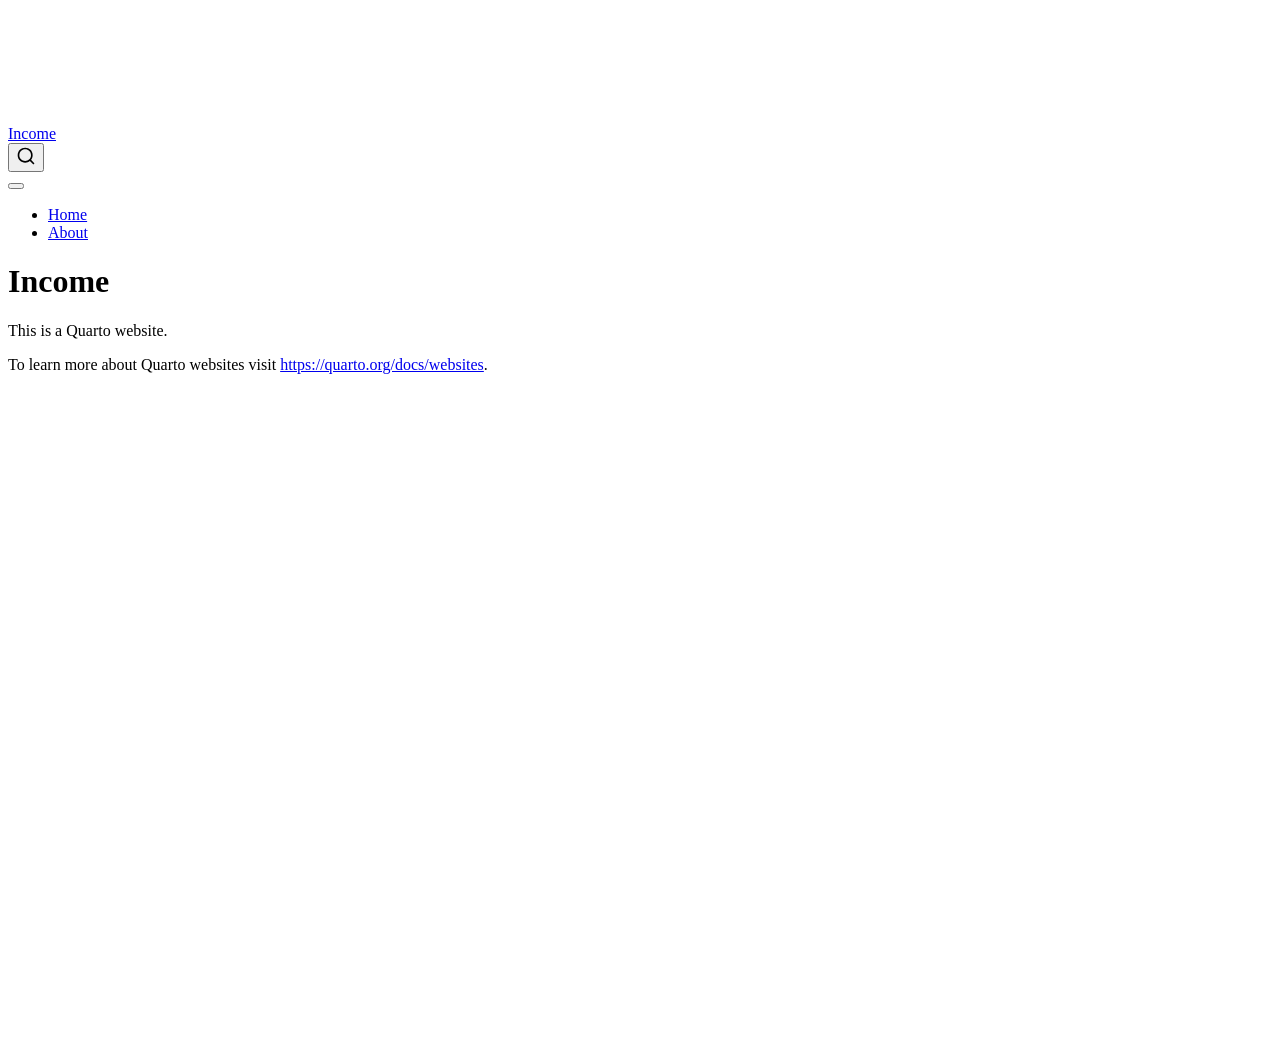
==== index.html @ c8b3a1d9 "Built site for gh-pages" ====
<!DOCTYPE html>
<html xmlns="http://www.w3.org/1999/xhtml" lang="en" xml:lang="en"><head>

<meta charset="utf-8">
<meta name="generator" content="quarto-1.10.19">

<meta name="viewport" content="width=device-width, initial-scale=1.0, user-scalable=yes">


<title>Income</title>
<style>
/* Default styles provided by pandoc.
** See https://pandoc.org/MANUAL.html#variables-for-html for config info.
*/
span.smallcaps{font-variant: small-caps;}
div.columns{display: flex; gap: 1.5em;}
div.column{flex: auto;}
@media screen {
div.columns{gap: min(4vw, 1.5em);}
div.column{overflow-x: auto;}
}
div.hanging-indent{margin-left: 1.5em; text-indent: -1.5em;}
ul.task-list{list-style: none;}
ul.task-list li input[type="checkbox"] {
  width: 0.8em;
  margin: 0 0.8em 0.2em -1em; /* quarto-specific, see https://github.com/quarto-dev/quarto-cli/issues/4556 */ 
  vertical-align: middle;
}
</style>


<script src="site_libs/quarto-nav/quarto-nav.js"></script>
<script src="site_libs/quarto-nav/headroom.min.js"></script>
<script src="site_libs/clipboard/clipboard.min.js"></script>
<script src="site_libs/quarto-search/autocomplete.umd.js"></script>
<script src="site_libs/quarto-search/fuse.min.js"></script>
<script src="site_libs/quarto-search/quarto-search.js"></script>
<meta name="quarto:offset" content="./">
<script src="site_libs/quarto-html/quarto.js" type="module"></script>
<script src="site_libs/quarto-html/tabsets/tabsets.js" type="module"></script>
<script src="site_libs/quarto-html/popper.min.js"></script>
<script src="site_libs/quarto-html/tippy.umd.min.js"></script>
<script src="site_libs/quarto-html/anchor.min.js"></script>
<link href="site_libs/quarto-html/tippy.css" rel="stylesheet">
<link href="site_libs/quarto-html/quarto-syntax-highlighting-bf27225e3a48a9273f3daa8f8e829971.css" rel="stylesheet" id="quarto-text-highlighting-styles">
<script src="site_libs/bootstrap/bootstrap.min.js"></script>
<link href="site_libs/bootstrap/bootstrap-icons.css" rel="stylesheet">
<link href="site_libs/bootstrap/bootstrap-22ddd0bc8811bb05b22c9f1af5ad3da3.min.css" rel="stylesheet" append-hash="true" id="quarto-bootstrap" data-mode="light">
<script id="quarto-search-options" type="application/json">{
  "location": "navbar",
  "copy-button": false,
  "collapse-after": 3,
  "panel-placement": "end",
  "type": "overlay",
  "limit": 50,
  "keyboard-shortcut": [
    "f",
    "/",
    "s"
  ],
  "show-item-context": false,
  "language": {
    "search-no-results-text": "No results",
    "search-matching-documents-text": "matching documents",
    "search-copy-link-title": "Copy link to search",
    "search-hide-matches-text": "Hide additional matches",
    "search-more-match-text": "more match in this document",
    "search-more-matches-text": "more matches in this document",
    "search-clear-button-title": "Clear",
    "search-text-placeholder": "",
    "search-detached-cancel-button-title": "Cancel",
    "search-submit-button-title": "Submit",
    "search-label": "Search"
  }
}</script>


<link rel="stylesheet" href="styles.css">
</head>

<body class="nav-fixed quarto-light">

<div id="quarto-search-results"></div>
  <header id="quarto-header" class="headroom fixed-top">
    <nav class="navbar navbar-expand-lg " data-bs-theme="dark">
      <div class="navbar-container container-fluid">
      <div class="navbar-brand-container mx-auto">
    <a class="navbar-brand" href="./index.html">
    <span class="navbar-title">Income</span>
    </a>
  </div>
            <div id="quarto-search" class="" title="Search"></div>
          <button class="navbar-toggler" type="button" data-bs-toggle="collapse" data-bs-target="#navbarCollapse" aria-controls="navbarCollapse" role="menu" aria-expanded="false" aria-label="Toggle navigation" onclick="if (window.quartoToggleHeadroom) { window.quartoToggleHeadroom(); }">
  <span class="navbar-toggler-icon"></span>
</button>
          <div class="collapse navbar-collapse" id="navbarCollapse">
            <ul class="navbar-nav navbar-nav-scroll me-auto">
  <li class="nav-item">
    <a class="nav-link active" href="./index.html" aria-current="page"> 
<span class="menu-text">Home</span></a>
  </li>  
  <li class="nav-item">
    <a class="nav-link" href="./about.html"> 
<span class="menu-text">About</span></a>
  </li>  
</ul>
          </div> <!-- /navcollapse -->
            <div class="quarto-navbar-tools">
</div>
      </div> <!-- /container-fluid -->
    </nav>
</header>
<!-- content -->
<div id="quarto-content" class="quarto-container page-columns page-rows-contents page-layout-article page-navbar">
<!-- sidebar -->
<!-- margin-sidebar -->
    <div id="quarto-margin-sidebar" class="sidebar margin-sidebar zindex-bottom">
        
    </div>
<!-- main -->
<main class="content" id="quarto-document-content">

<header id="title-block-header" class="quarto-title-block default">
<div class="quarto-title">
<h1 class="title">Income</h1>
</div>



<div class="quarto-title-meta">

    
  
    
  </div>
  


</header>


<p>This is a Quarto website.</p>
<p>To learn more about Quarto websites visit <a href="https://quarto.org/docs/websites" class="uri">https://quarto.org/docs/websites</a>.</p>



</main> <!-- /main -->
<script id="quarto-html-after-body" type="application/javascript">
  window.document.addEventListener("DOMContentLoaded", function (event) {
    const icon = "";
    const anchorJS = new window.AnchorJS();
    anchorJS.options = {
      placement: 'right',
      icon: icon
    };
    anchorJS.add('.anchored');
    const isCodeAnnotation = (el) => {
      for (const clz of el.classList) {
        if (clz.startsWith('code-annotation-')) {                     
          return true;
        }
      }
      return false;
    }
    const onCopySuccess = function(e) {
      // button target
      const button = e.trigger;
      // don't keep focus
      button.blur();
      // flash "checked"
      button.classList.add('code-copy-button-checked');
      var currentTitle = button.getAttribute("title");
      button.setAttribute("title", "Copied!");
      let tooltip;
      if (window.bootstrap) {
        button.setAttribute("data-bs-toggle", "tooltip");
        button.setAttribute("data-bs-placement", "left");
        button.setAttribute("data-bs-title", "Copied!");
        tooltip = new bootstrap.Tooltip(button, 
          { trigger: "manual", 
            customClass: "code-copy-button-tooltip",
            offset: [0, -8]});
        tooltip.show();    
      }
      setTimeout(function() {
        if (tooltip) {
          tooltip.hide();
          button.removeAttribute("data-bs-title");
          button.removeAttribute("data-bs-toggle");
          button.removeAttribute("data-bs-placement");
        }
        button.setAttribute("title", currentTitle);
        button.classList.remove('code-copy-button-checked');
      }, 1000);
      // clear code selection
      e.clearSelection();
    }
    const getTextToCopy = function(trigger) {
      const outerScaffold = trigger.parentElement.cloneNode(true);
      const codeEl = outerScaffold.querySelector('code');
      for (const childEl of codeEl.children) {
        if (isCodeAnnotation(childEl)) {
          childEl.remove();
        }
      }
      return codeEl.innerText;
    }
    const clipboard = new window.ClipboardJS('.code-copy-button:not([data-in-quarto-modal])', {
      text: getTextToCopy
    });
    clipboard.on('success', onCopySuccess);
    if (window.document.getElementById('quarto-embedded-source-code-modal')) {
      const clipboardModal = new window.ClipboardJS('.code-copy-button[data-in-quarto-modal]', {
        text: getTextToCopy,
        container: window.document.getElementById('quarto-embedded-source-code-modal')
      });
      clipboardModal.on('success', onCopySuccess);
    }
      var localhostRegex = new RegExp(/^(?:http|https):\/\/localhost\:?[0-9]*\//);
      var mailtoRegex = new RegExp(/^mailto:/);
        var filterRegex = new RegExp('/' + window.location.host + '/');
      var isInternal = (href) => {
          return filterRegex.test(href) || localhostRegex.test(href) || mailtoRegex.test(href);
      }
      // Inspect non-navigation links and adorn them if external
     var links = window.document.querySelectorAll('a[href]:not(.nav-link):not(.navbar-brand):not(.toc-action):not(.sidebar-link):not(.sidebar-item-toggle):not(.pagination-link):not(.no-external):not([aria-hidden]):not(.dropdown-item):not(.quarto-navigation-tool):not(.about-link)');
      for (var i=0; i<links.length; i++) {
        const link = links[i];
        if (!isInternal(link.href)) {
          // undo the damage that might have been done by quarto-nav.js in the case of
          // links that we want to consider external
          if (link.dataset.originalHref !== undefined) {
            link.href = link.dataset.originalHref;
          }
        }
      }
    function tippyHover(el, contentFn, onTriggerFn, onUntriggerFn) {
      const config = {
        allowHTML: true,
        maxWidth: 500,
        delay: 100,
        arrow: false,
        appendTo: function(el) {
            return el.parentElement;
        },
        interactive: true,
        interactiveBorder: 10,
        theme: 'quarto',
        placement: 'bottom-start',
      };
      if (contentFn) {
        config.content = contentFn;
      }
      if (onTriggerFn) {
        config.onTrigger = onTriggerFn;
      }
      if (onUntriggerFn) {
        config.onUntrigger = onUntriggerFn;
      }
      window.tippy(el, config); 
    }
    const noterefs = window.document.querySelectorAll('a[role="doc-noteref"]');
    for (var i=0; i<noterefs.length; i++) {
      const ref = noterefs[i];
      tippyHover(ref, function() {
        // use id or data attribute instead here
        let href = ref.getAttribute('data-footnote-href') || ref.getAttribute('href');
        try { href = new URL(href).hash; } catch {}
        const id = href.replace(/^#\/?/, "");
        const note = window.document.getElementById(id);
        if (note) {
          return note.innerHTML;
        } else {
          return "";
        }
      });
    }
    const xrefs = window.document.querySelectorAll('a.quarto-xref');
    const processXRef = (id, note) => {
      // Strip column container classes
      const stripColumnClz = (el) => {
        el.classList.remove("page-full", "page-columns");
        if (el.children) {
          for (const child of el.children) {
            stripColumnClz(child);
          }
        }
      }
      stripColumnClz(note)
      if (id === null || id.startsWith('sec-')) {
        // Special case sections, only their first couple elements
        const container = document.createElement("div");
        if (note.children && note.children.length > 2) {
          container.appendChild(note.children[0].cloneNode(true));
          for (let i = 1; i < note.children.length; i++) {
            const child = note.children[i];
            if (child.tagName === "P" && child.innerText === "") {
              continue;
            } else {
              container.appendChild(child.cloneNode(true));
              break;
            }
          }
          if (window.Quarto?.typesetMath) {
            window.Quarto.typesetMath(container);
          }
          return container.innerHTML
        } else {
          if (window.Quarto?.typesetMath) {
            window.Quarto.typesetMath(note);
          }
          return note.innerHTML;
        }
      } else {
        // Remove any anchor links if they are present
        const anchorLink = note.querySelector('a.anchorjs-link');
        if (anchorLink) {
          anchorLink.remove();
        }
        if (window.Quarto?.typesetMath) {
          window.Quarto.typesetMath(note);
        }
        if (note.classList.contains("callout")) {
          return note.outerHTML;
        } else {
          return note.innerHTML;
        }
      }
    }
    for (var i=0; i<xrefs.length; i++) {
      const xref = xrefs[i];
      tippyHover(xref, undefined, function(instance) {
        instance.disable();
        let url = xref.getAttribute('href');
        let hash = undefined; 
        if (url.startsWith('#')) {
          hash = url;
        } else {
          try { hash = new URL(url).hash; } catch {}
        }
        if (hash) {
          const id = hash.replace(/^#\/?/, "");
          const note = window.document.getElementById(id);
          if (note !== null) {
            try {
              const html = processXRef(id, note.cloneNode(true));
              instance.setContent(html);
            } finally {
              instance.enable();
              instance.show();
            }
          } else {
            // See if we can fetch this
            fetch(url.split('#')[0])
            .then(res => res.text())
            .then(html => {
              const parser = new DOMParser();
              const htmlDoc = parser.parseFromString(html, "text/html");
              const note = htmlDoc.getElementById(id);
              if (note !== null) {
                const html = processXRef(id, note);
                instance.setContent(html);
              } 
            }).finally(() => {
              instance.enable();
              instance.show();
            });
          }
        } else {
          // See if we can fetch a full url (with no hash to target)
          // This is a special case and we should probably do some content thinning / targeting
          fetch(url)
          .then(res => res.text())
          .then(html => {
            const parser = new DOMParser();
            const htmlDoc = parser.parseFromString(html, "text/html");
            const note = htmlDoc.querySelector('main.content');
            if (note !== null) {
              // This should only happen for chapter cross references
              // (since there is no id in the URL)
              // remove the first header
              if (note.children.length > 0 && note.children[0].tagName === "HEADER") {
                note.children[0].remove();
              }
              const html = processXRef(null, note);
              instance.setContent(html);
            } 
          }).finally(() => {
            instance.enable();
            instance.show();
          });
        }
      }, function(instance) {
      });
    }
        let selectedAnnoteEl;
        const selectorForAnnotation = ( cell, annotation) => {
          let cellAttr = 'data-code-cell="' + cell + '"';
          let lineAttr = 'data-code-annotation="' +  annotation + '"';
          const selector = 'span[' + cellAttr + '][' + lineAttr + ']';
          return selector;
        }
        const selectCodeLines = (annoteEl) => {
          const doc = window.document;
          const targetCell = annoteEl.getAttribute("data-target-cell");
          const targetAnnotation = annoteEl.getAttribute("data-target-annotation");
          const annoteSpan = window.document.querySelector(selectorForAnnotation(targetCell, targetAnnotation));
          const lines = annoteSpan.getAttribute("data-code-lines").split(",");
          const lineIds = lines.map((line) => {
            return targetCell + "-" + line;
          })
          let top = null;
          let height = null;
          let parent = null;
          if (lineIds.length > 0) {
              //compute the position of the single el (top and bottom and make a div)
              const el = window.document.getElementById(lineIds[0]);
              top = el.offsetTop;
              height = el.offsetHeight;
              parent = el.parentElement.parentElement;
            if (lineIds.length > 1) {
              const lastEl = window.document.getElementById(lineIds[lineIds.length - 1]);
              const bottom = lastEl.offsetTop + lastEl.offsetHeight;
              height = bottom - top;
            }
            if (top !== null && height !== null && parent !== null) {
              // cook up a div (if necessary) and position it 
              let div = window.document.getElementById("code-annotation-line-highlight");
              if (div === null) {
                div = window.document.createElement("div");
                div.setAttribute("id", "code-annotation-line-highlight");
                div.style.position = 'absolute';
                parent.appendChild(div);
              }
              div.style.top = top - 2 + "px";
              div.style.height = height + 4 + "px";
              div.style.left = 0;
              let gutterDiv = window.document.getElementById("code-annotation-line-highlight-gutter");
              if (gutterDiv === null) {
                gutterDiv = window.document.createElement("div");
                gutterDiv.setAttribute("id", "code-annotation-line-highlight-gutter");
                gutterDiv.style.position = 'absolute';
                const codeCell = window.document.getElementById(targetCell);
                const gutter = codeCell.querySelector('.code-annotation-gutter');
                gutter.appendChild(gutterDiv);
              }
              gutterDiv.style.top = top - 2 + "px";
              gutterDiv.style.height = height + 4 + "px";
            }
            selectedAnnoteEl = annoteEl;
          }
        };
        const unselectCodeLines = () => {
          const elementsIds = ["code-annotation-line-highlight", "code-annotation-line-highlight-gutter"];
          elementsIds.forEach((elId) => {
            const div = window.document.getElementById(elId);
            if (div) {
              div.remove();
            }
          });
          selectedAnnoteEl = undefined;
        };
          // Handle positioning of the toggle
      window.addEventListener(
        "resize",
        throttle(() => {
          elRect = undefined;
          if (selectedAnnoteEl) {
            selectCodeLines(selectedAnnoteEl);
          }
        }, 10)
      );
      function throttle(fn, ms) {
      let throttle = false;
      let timer;
        return (...args) => {
          if(!throttle) { // first call gets through
              fn.apply(this, args);
              throttle = true;
          } else { // all the others get throttled
              if(timer) clearTimeout(timer); // cancel #2
              timer = setTimeout(() => {
                fn.apply(this, args);
                timer = throttle = false;
              }, ms);
          }
        };
      }
        // Attach click handler to the DT
        const annoteDls = window.document.querySelectorAll('dt[data-target-cell]');
        for (const annoteDlNode of annoteDls) {
          annoteDlNode.addEventListener('click', (event) => {
            const clickedEl = event.target;
            if (clickedEl !== selectedAnnoteEl) {
              unselectCodeLines();
              const activeEl = window.document.querySelector('dt[data-target-cell].code-annotation-active');
              if (activeEl) {
                activeEl.classList.remove('code-annotation-active');
              }
              selectCodeLines(clickedEl);
              clickedEl.classList.add('code-annotation-active');
            } else {
              // Unselect the line
              unselectCodeLines();
              clickedEl.classList.remove('code-annotation-active');
            }
          });
        }
    const findCites = (el) => {
      const parentEl = el.parentElement;
      if (parentEl) {
        const cites = parentEl.dataset.cites;
        if (cites) {
          return {
            el,
            cites: cites.split(' ')
          };
        } else {
          return findCites(el.parentElement)
        }
      } else {
        return undefined;
      }
    };
    var bibliorefs = window.document.querySelectorAll('a[role="doc-biblioref"]');
    for (var i=0; i<bibliorefs.length; i++) {
      const ref = bibliorefs[i];
      const citeInfo = findCites(ref);
      if (citeInfo) {
        tippyHover(citeInfo.el, function() {
          var popup = window.document.createElement('div');
          citeInfo.cites.forEach(function(cite) {
            var citeDiv = window.document.createElement('div');
            citeDiv.classList.add('hanging-indent');
            citeDiv.classList.add('csl-entry');
            var biblioDiv = window.document.getElementById('ref-' + cite);
            if (biblioDiv) {
              citeDiv.innerHTML = biblioDiv.innerHTML;
            }
            popup.appendChild(citeDiv);
          });
          return popup.innerHTML;
        });
      }
    }
  });
  </script>
</div> <!-- /content -->




</body></html>
---- site_libs/quarto-html/tippy.css ----
.tippy-box[data-animation=fade][data-state=hidden]{opacity:0}[data-tippy-root]{max-width:calc(100vw - 10px)}.tippy-box{position:relative;background-color:#333;color:#fff;border-radius:4px;font-size:14px;line-height:1.4;white-space:normal;outline:0;transition-property:transform,visibility,opacity}.tippy-box[data-placement^=top]>.tippy-arrow{bottom:0}.tippy-box[data-placement^=top]>.tippy-arrow:before{bottom:-7px;left:0;border-width:8px 8px 0;border-top-color:initial;transform-origin:center top}.tippy-box[data-placement^=bottom]>.tippy-arrow{top:0}.tippy-box[data-placement^=bottom]>.tippy-arrow:before{top:-7px;left:0;border-width:0 8px 8px;border-bottom-color:initial;transform-origin:center bottom}.tippy-box[data-placement^=left]>.tippy-arrow{right:0}.tippy-box[data-placement^=left]>.tippy-arrow:before{border-width:8px 0 8px 8px;border-left-color:initial;right:-7px;transform-origin:center left}.tippy-box[data-placement^=right]>.tippy-arrow{left:0}.tippy-box[data-placement^=right]>.tippy-arrow:before{left:-7px;border-width:8px 8px 8px 0;border-right-color:initial;transform-origin:center right}.tippy-box[data-inertia][data-state=visible]{transition-timing-function:cubic-bezier(.54,1.5,.38,1.11)}.tippy-arrow{width:16px;height:16px;color:#333}.tippy-arrow:before{content:"";position:absolute;border-color:transparent;border-style:solid}.tippy-content{position:relative;padding:5px 9px;z-index:1}
---- site_libs/quarto-html/quarto-syntax-highlighting-bf27225e3a48a9273f3daa8f8e829971.css ----
/* quarto syntax highlight colors */
:root {
  --quarto-hl-ot-color: #003B4F;
  --quarto-hl-at-color: #657422;
  --quarto-hl-ss-color: #20794D;
  --quarto-hl-an-color: #5E5E5E;
  --quarto-hl-fu-color: #4758AB;
  --quarto-hl-st-color: #20794D;
  --quarto-hl-cf-color: #003B4F;
  --quarto-hl-op-color: #5E5E5E;
  --quarto-hl-er-color: #AD0000;
  --quarto-hl-bn-color: #AD0000;
  --quarto-hl-al-color: #AD0000;
  --quarto-hl-va-color: #111111;
  --quarto-hl-bu-color: inherit;
  --quarto-hl-ex-color: inherit;
  --quarto-hl-pp-color: #AD0000;
  --quarto-hl-in-color: #5E5E5E;
  --quarto-hl-vs-color: #20794D;
  --quarto-hl-wa-color: #5E5E5E;
  --quarto-hl-do-color: #5E5E5E;
  --quarto-hl-im-color: #00769E;
  --quarto-hl-ch-color: #20794D;
  --quarto-hl-dt-color: #AD0000;
  --quarto-hl-fl-color: #AD0000;
  --quarto-hl-co-color: #5E5E5E;
  --quarto-hl-cv-color: #5E5E5E;
  --quarto-hl-cn-color: #8f5902;
  --quarto-hl-sc-color: #5E5E5E;
  --quarto-hl-dv-color: #AD0000;
  --quarto-hl-kw-color: #003B4F;
}

/* other quarto variables */
:root {
  --quarto-font-monospace: SFMono-Regular, Menlo, Monaco, Consolas, "Liberation Mono", "Courier New", monospace;
}

/* syntax highlight based on Pandoc's rules */
pre > code.sourceCode > span {
  color: #003B4F;
}

code.sourceCode > span {
  color: #003B4F;
}

div.sourceCode,
div.sourceCode pre.sourceCode {
  color: #003B4F;
}

/* Normal */
code span {
  color: #003B4F;
}

/* Alert */
code span.al {
  color: #AD0000;
  font-style: inherit;
}

/* Annotation */
code span.an {
  color: #5E5E5E;
  font-style: inherit;
}

/* Attribute */
code span.at {
  color: #657422;
  font-style: inherit;
}

/* BaseN */
code span.bn {
  color: #AD0000;
  font-style: inherit;
}

/* BuiltIn */
code span.bu {
  font-style: inherit;
}

/* ControlFlow */
code span.cf {
  color: #003B4F;
  font-weight: bold;
  font-style: inherit;
}

/* Char */
code span.ch {
  color: #20794D;
  font-style: inherit;
}

/* Constant */
code span.cn {
  color: #8f5902;
  font-style: inherit;
}

/* Comment */
code span.co {
  color: #5E5E5E;
  font-style: inherit;
}

/* CommentVar */
code span.cv {
  color: #5E5E5E;
  font-style: italic;
}

/* Documentation */
code span.do {
  color: #5E5E5E;
  font-style: italic;
}

/* DataType */
code span.dt {
  color: #AD0000;
  font-style: inherit;
}

/* DecVal */
code span.dv {
  color: #AD0000;
  font-style: inherit;
}

/* Error */
code span.er {
  color: #AD0000;
  font-style: inherit;
}

/* Extension */
code span.ex {
  font-style: inherit;
}

/* Float */
code span.fl {
  color: #AD0000;
  font-style: inherit;
}

/* Function */
code span.fu {
  color: #4758AB;
  font-style: inherit;
}

/* Import */
code span.im {
  color: #00769E;
  font-style: inherit;
}

/* Information */
code span.in {
  color: #5E5E5E;
  font-style: inherit;
}

/* Keyword */
code span.kw {
  color: #003B4F;
  font-weight: bold;
  font-style: inherit;
}

/* Operator */
code span.op {
  color: #5E5E5E;
  font-style: inherit;
}

/* Other */
code span.ot {
  color: #003B4F;
  font-style: inherit;
}

/* Preprocessor */
code span.pp {
  color: #AD0000;
  font-style: inherit;
}

/* SpecialChar */
code span.sc {
  color: #5E5E5E;
  font-style: inherit;
}

/* SpecialString */
code span.ss {
  color: #20794D;
  font-style: inherit;
}

/* String */
code span.st {
  color: #20794D;
  font-style: inherit;
}

/* Variable */
code span.va {
  color: #111111;
  font-style: inherit;
}

/* VerbatimString */
code span.vs {
  color: #20794D;
  font-style: inherit;
}

/* Warning */
code span.wa {
  color: #5E5E5E;
  font-style: italic;
}

.prevent-inlining {
  content: "</";
}

/*# sourceMappingURL=8be38f48d34c45af72792cbd699585e7.css.map */
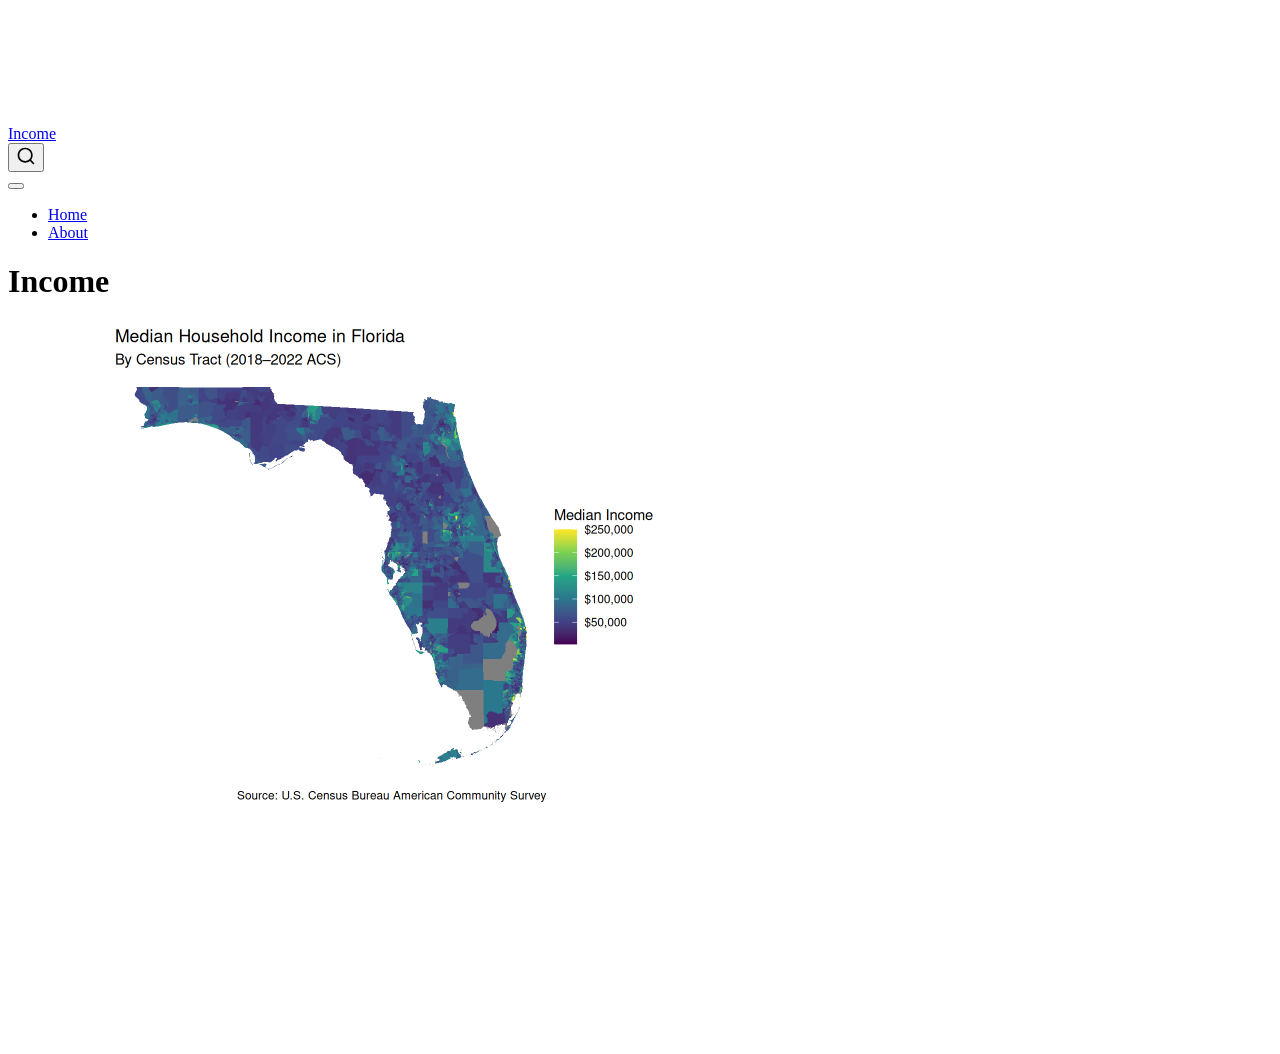
==== commit ad47fc3a: "Built site for gh-pages" ====
--- a/index.html
+++ b/index.html
@@ -139,8 +139,15 @@
 </header>
 
 
-<p>This is a Quarto website.</p>
-<p>To learn more about Quarto websites visit <a href="https://quarto.org/docs/websites" class="uri">https://quarto.org/docs/websites</a>.</p>
+<div class="cell">
+<div class="cell-output-display">
+<div>
+<figure class="figure">
+<p><img src="index_files/figure-html/unnamed-chunk-1-1.png" class="img-fluid figure-img" width="672"></p>
+</figure>
+</div>
+</div>
+</div>
 
 
 
@@ -218,7 +225,7 @@
     }
       var localhostRegex = new RegExp(/^(?:http|https):\/\/localhost\:?[0-9]*\//);
       var mailtoRegex = new RegExp(/^mailto:/);
-        var filterRegex = new RegExp('/' + window.location.host + '/');
+        var filterRegex = new RegExp("https:\/\/solenia21\.github\.io\/income-census\/");
       var isInternal = (href) => {
           return filterRegex.test(href) || localhostRegex.test(href) || mailtoRegex.test(href);
       }
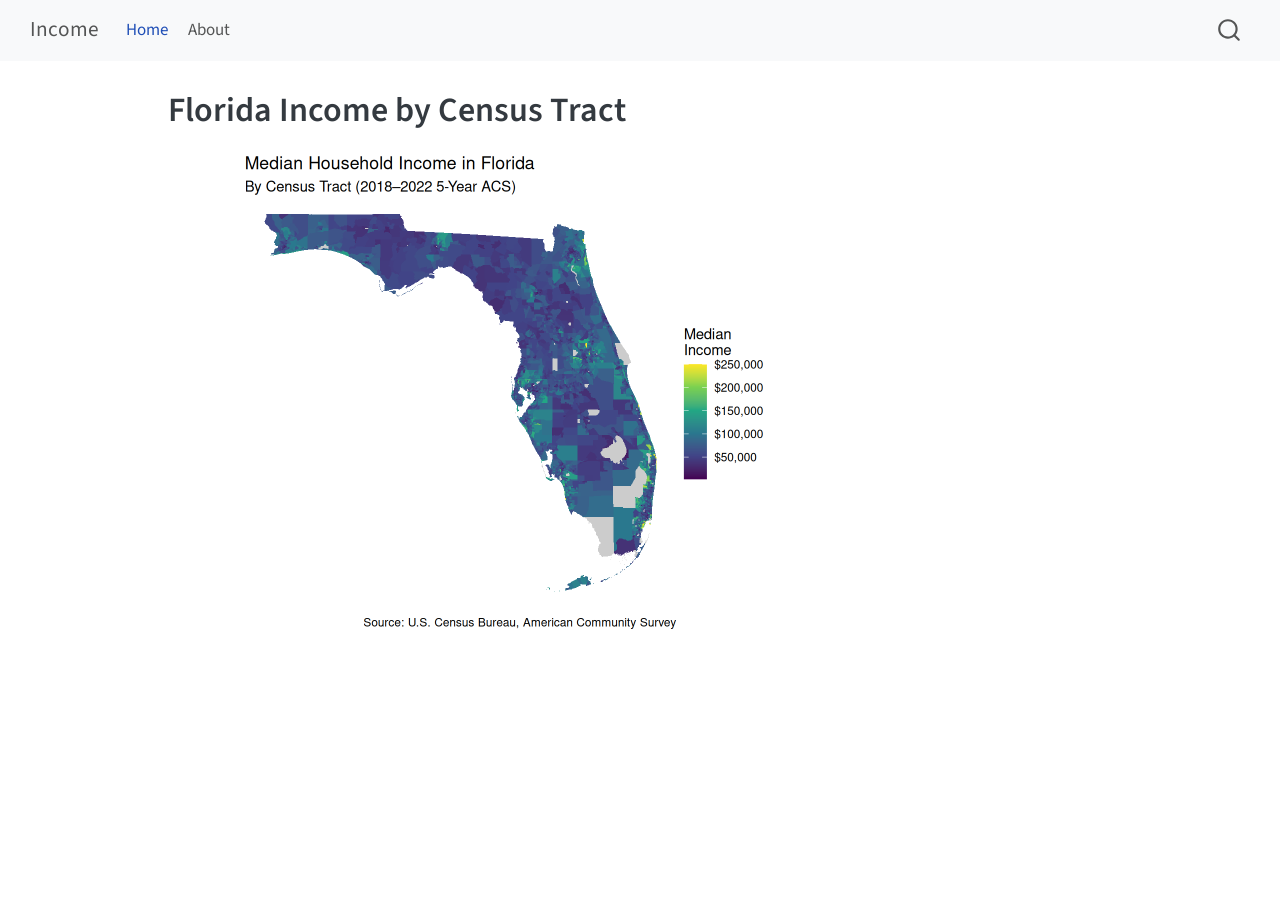
==== commit 0d325a29: "Built site for gh-pages" ====
--- a/index.html
+++ b/index.html
@@ -7,7 +7,7 @@
 <meta name="viewport" content="width=device-width, initial-scale=1.0, user-scalable=yes">
 
 
-<title>Income</title>
+<title>Florida Income by Census Tract – Income</title>
 <style>
 /* Default styles provided by pandoc.
 ** See https://pandoc.org/MANUAL.html#variables-for-html for config info.
@@ -45,7 +45,7 @@
 <link href="site_libs/quarto-html/quarto-syntax-highlighting-bf27225e3a48a9273f3daa8f8e829971.css" rel="stylesheet" id="quarto-text-highlighting-styles">
 <script src="site_libs/bootstrap/bootstrap.min.js"></script>
 <link href="site_libs/bootstrap/bootstrap-icons.css" rel="stylesheet">
-<link href="site_libs/bootstrap/bootstrap-22ddd0bc8811bb05b22c9f1af5ad3da3.min.css" rel="stylesheet" append-hash="true" id="quarto-bootstrap" data-mode="light">
+<link href="site_libs/bootstrap/bootstrap-977607561cd60f84a551947bb62c3781.min.css" rel="stylesheet" append-hash="true" id="quarto-bootstrap" data-mode="light">
 <script id="quarto-search-options" type="application/json">{
   "location": "navbar",
   "copy-button": false,
@@ -122,7 +122,7 @@
 
 <header id="title-block-header" class="quarto-title-block default">
 <div class="quarto-title">
-<h1 class="title">Income</h1>
+<h1 class="title">Florida Income by Census Tract</h1>
 </div>
 
 
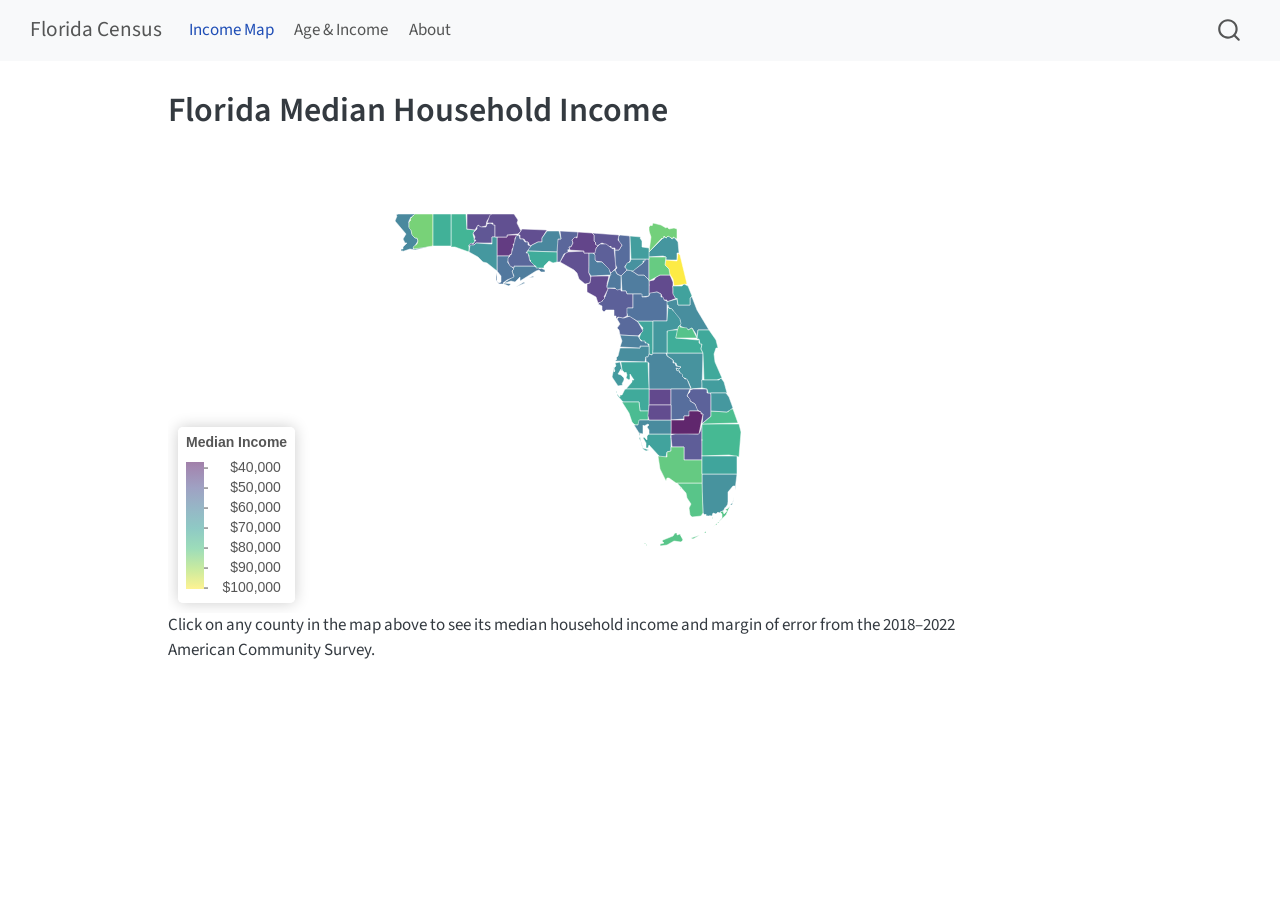
==== commit a764c176: "Built site for gh-pages" ====
--- a/index.html
+++ b/index.html
@@ -7,7 +7,7 @@
 <meta name="viewport" content="width=device-width, initial-scale=1.0, user-scalable=yes">
 
 
-<title>Florida Income by Census Tract – Income</title>
+<title>Florida Median Household Income – Florida Census</title>
 <style>
 /* Default styles provided by pandoc.
 ** See https://pandoc.org/MANUAL.html#variables-for-html for config info.
@@ -73,6 +73,16 @@
     "search-label": "Search"
   }
 }</script>
+<link href="site_libs/htmltools-fill-0.5.9/fill.css" rel="stylesheet">
+<script src="site_libs/htmlwidgets-1.6.4/htmlwidgets.js"></script>
+<script src="site_libs/jquery-3.6.0/jquery-3.6.0.min.js"></script>
+<link href="site_libs/leaflet-1.3.1/leaflet.css" rel="stylesheet">
+<script src="site_libs/leaflet-1.3.1/leaflet.js"></script>
+<link href="site_libs/leafletfix-1.0.0/leafletfix.css" rel="stylesheet">
+<script src="site_libs/proj4-2.6.2/proj4.min.js"></script>
+<script src="site_libs/Proj4Leaflet-1.0.1/proj4leaflet.js"></script>
+<link href="site_libs/rstudio_leaflet-1.3.1/rstudio_leaflet.css" rel="stylesheet">
+<script src="site_libs/leaflet-binding-2.2.3/leaflet.js"></script>
 
 
 <link rel="stylesheet" href="styles.css">
@@ -86,7 +96,7 @@
       <div class="navbar-container container-fluid">
       <div class="navbar-brand-container mx-auto">
     <a class="navbar-brand" href="./index.html">
-    <span class="navbar-title">Income</span>
+    <span class="navbar-title">Florida Census</span>
     </a>
   </div>
             <div id="quarto-search" class="" title="Search"></div>
@@ -97,7 +107,11 @@
             <ul class="navbar-nav navbar-nav-scroll me-auto">
   <li class="nav-item">
     <a class="nav-link active" href="./index.html" aria-current="page"> 
-<span class="menu-text">Home</span></a>
+<span class="menu-text">Income Map</span></a>
+  </li>  
+  <li class="nav-item">
+    <a class="nav-link" href="./income-age.html"> 
+<span class="menu-text">Age &amp; Income</span></a>
   </li>  
   <li class="nav-item">
     <a class="nav-link" href="./about.html"> 
@@ -122,7 +136,7 @@
 
 <header id="title-block-header" class="quarto-title-block default">
 <div class="quarto-title">
-<h1 class="title">Florida Income by Census Tract</h1>
+<h1 class="title">Florida Median Household Income</h1>
 </div>
 
 
@@ -141,13 +155,11 @@
 
 <div class="cell">
 <div class="cell-output-display">
-<div>
-<figure class="figure">
-<p><img src="index_files/figure-html/unnamed-chunk-1-1.png" class="img-fluid figure-img" width="672"></p>
-</figure>
+<div class="leaflet html-widget html-fill-item" id="htmlwidget-7771774dc95e73090d1f" style="width:100%;height:464px;"></div>
+<script type="application/json" data-for="htmlwidget-7771774dc95e73090d1f">{"x":{"options":{"crs":{"crsClass":"L.CRS.EPSG3857","code":null,"proj4def":null,"projectedBounds":null,"options":{}},"zoomControl":false,"dragging":false,"scrollWheelZoom":false,"doubleClickZoom":false,"boxZoom":false,"touchZoom":false,"attributionControl":false},"calls":[{"method":"addPolygons","args":[[[[{"lng":[-80.176276,-80.17395,-80.17311599999999,-80.17286300000001,-80.17268,-80.176024,-80.17706,-80.176276],"lat":[25.525054,25.525375,25.524181,25.523173,25.522087,25.521154,25.521704,25.525054]}],[{"lng":[-80.258601,-80.258425,-80.25754000000001,-80.25586800000001,-80.254679,-80.255155,-80.255892,-80.255864,-80.25543,-80.25429200000001,-80.25087600000001,-80.24945,-80.246391,-80.241202,-80.236602,-80.237363,-80.24187000000001,-80.244214,-80.248293,-80.24949100000001,-80.24229,-80.239403,-80.237825,-80.23479399999999,-80.233971,-80.23568400000001,-80.23614000000001,-80.235274,-80.230298,-80.224619,-80.223305,-80.220957,-80.22014799999999,-80.21830799999999,-80.216523,-80.214747,-80.21388899999999,-80.21178,-80.20922,-80.208539,-80.20934800000001,-80.210292,-80.209807,-80.210352,-80.21189699999999,-80.21201600000001,-80.20975799999999,-80.206074,-80.201305,-80.20107899999999,-80.20021199999999,-80.197193,-80.196513,-80.195656,-80.193763,-80.193562,-80.19217399999999,-80.19199999999999,-80.19040800000001,-80.188339,-80.18846499999999,-80.187178,-80.185277,-80.183256,-80.181355,-80.18088,-80.18373200000001,-80.189384,-80.189536,-80.190406,-80.189723,-80.188637,-80.18477,-80.182571,-80.1807,-80.179664,-80.18065,-80.178476,-80.178274,-80.178804,-80.178325,-80.17723700000001,-80.17574399999999,-80.175544,-80.175923,-80.175989,-80.177339,-80.178527,-80.177927,-80.177024,-80.177907,-80.17666800000001,-80.17724800000001,-80.17856399999999,-80.181969,-80.185126,-80.185681,-80.18742399999999,-80.188382,-80.189897,-80.189933,-80.189767,-80.19171,-80.195369,-80.20044799999999,-80.20250799999999,-80.20240099999999,-80.204121,-80.203337,-80.203829,-80.20564899999999,-80.20805300000001,-80.21174000000001,-80.215147,-80.219027,-80.221166,-80.22247400000001,-80.225801,-80.22651399999999,-80.231387,-80.23103,-80.22911999999999,-80.23060700000001,-80.23171499999999,-80.23315100000001,-80.235495,-80.237561,-80.240117,-80.24139099999999,-80.240151,-80.239341,-80.240881,-80.24242700000001,-80.24385700000001,-80.247162,-80.250282,-80.251946,-80.253134,-80.255155,-80.25788799999999,-80.258957,-80.258601],"lat":[25.359611,25.364389,25.364659,25.366054,25.368846,25.370886,25.373354,25.376244,25.380739,25.382182,25.384415,25.386777,25.388274,25.386465,25.389272,25.391382,25.391501,25.393068,25.392171,25.395046,25.399118,25.396705,25.394238,25.393991,25.39673,25.397862,25.399338,25.401275,25.402912,25.402979,25.405094,25.406357,25.406037,25.405258,25.405987,25.408861,25.410582,25.412009,25.41437,25.416389,25.417741,25.421251,25.42485,25.426388,25.427032,25.428105,25.429071,25.432184,25.4413,25.44419,25.444878,25.451416,25.454353,25.457083,25.46135,25.463941,25.467933,25.471946,25.473163,25.477292,25.479677,25.48283,25.484332,25.487014,25.490554,25.493235,25.494523,25.49713,25.499357,25.501091,25.504092,25.50556,25.504803,25.506407,25.506407,25.508494,25.509917,25.510695,25.5126,25.514251,25.517197,25.518425,25.517714,25.516361,25.512668,25.510287,25.507027,25.501476,25.496452,25.493327,25.488603,25.485896,25.484635,25.481309,25.475047,25.46977,25.467613,25.466467,25.463829,25.461397,25.456434,25.453438,25.448069,25.441096,25.429796,25.427354,25.42393,25.420151,25.417422,25.414497,25.411551,25.409713,25.406798,25.403493,25.399982,25.397835,25.395688,25.393863,25.391394,25.387421,25.385811,25.383186,25.379997,25.37658,25.372748,25.367678,25.363571,25.358365,25.355563,25.352604,25.350586,25.349829,25.348858,25.347096,25.345536,25.344791,25.347798,25.350483,25.352308,25.352953,25.354349,25.359611]}],[{"lng":[-80.303522,-80.301621,-80.298175,-80.29567900000001,-80.294912,-80.293678,-80.29268,-80.29279,-80.295002,-80.29913999999999,-80.30226999999999,-80.303641,-80.303522],"lat":[25.38012,25.381194,25.38216,25.383664,25.385445,25.385452,25.382585,25.37955,25.376714,25.377252,25.377444,25.37851,25.38012]}],[{"lng":[-80.303541,-80.301833,-80.300239,-80.299741,-80.300281,-80.301963,-80.30346299999999,-80.304046,-80.303541],"lat":[25.406007,25.406823,25.406652,25.405385,25.404348,25.403001,25.404093,25.405288,25.406007]}],[{"lng":[-80.62479399999999,-80.622893,-80.621467,-80.620159,-80.61709399999999,-80.614481,-80.61232200000001,-80.609847,-80.610637,-80.6109402224694,-80.611722,-80.6125,-80.614448,-80.617693,-80.61924401092649,-80.619462,-80.618005,-80.61962200000001,-80.62145099999999,-80.6215462452318,-80.624319,-80.62479399999999],"lat":[25.182807,25.182807,25.183668,25.182915,25.182464,25.182312,25.18174,25.182407,25.180263,25.1796515246424,25.178075,25.176424,25.175779,25.176784,25.1779343257974,25.178096,25.180132,25.181164,25.180667,25.1806880881179,25.181302,25.182807]}],[{"lng":[-80.873096,-80.873187,-80.87293200000001,-80.680038,-80.68001599999999,-80.55175,-80.550844,-80.440928,-80.43938900000001,-80.43577000000001,-80.431359,-80.408726,-80.407382,-80.375067,-80.35208799999999,-80.351384,-80.342815,-80.34087700000001,-80.34004299999999,-80.339101,-80.333248,-80.331785,-80.326712,-80.31737200000001,-80.31061699999999,-80.294972,-80.29497600000001,-80.295072,-80.29510399999999,-80.278764,-80.262568,-80.26248200000001,-80.262198,-80.24692400000001,-80.24671499999999,-80.23421,-80.229759,-80.229586,-80.223122,-80.21953600000001,-80.217202,-80.21484599999999,-80.21425600000001,-80.212546,-80.206219,-80.19802900000001,-80.194422,-80.190839,-80.185446,-80.18276,-80.181085,-80.18012,-80.174465,-80.16647399999999,-80.165724,-80.165036,-80.158226,-80.15743399999999,-80.154211,-80.14806299999999,-80.147864,-80.143501,-80.14212499999999,-80.133867,-80.13386199999999,-80.130411,-80.123874,-80.12330900000001,-80.11946500000001,-80.1178961449456,-80.118009,-80.1181870675138,-80.1185673719107,-80.11867872662449,-80.11868334346531,-80.1189221564178,-80.118959,-80.1192240152463,-80.11981699948019,-80.120096,-80.1204308914031,-80.1205340400643,-80.12063632837391,-80.12077532238909,-80.12101017160229,-80.121257,-80.121639,-80.1216762461346,-80.12168699999999,-80.1214499214731,-80.1213477326815,-80.1210928489968,-80.120893076877,-80.12087,-80.1205141965774,-80.1201305314916,-80.1197401778266,-80.119016,-80.1190042650301,-80.1189087238546,-80.1188553164362,-80.118793,-80.1188409063502,-80.11886842351529,-80.11897184963399,-80.1189741551409,-80.11904960837251,-80.11921315450959,-80.1193126671515,-80.1193423530527,-80.11942491421971,-80.119491,-80.1198080532113,-80.1199317770637,-80.1203346805725,-80.12043330187819,-80.1207119534152,-80.121008,-80.121147134822,-80.1211489278547,-80.1213095009396,-80.1223793490032,-80.122925,-80.123270049816,-80.1242307754796,-80.12460400000001,-80.1251766683389,-80.12598800000001,-80.12668539567839,-80.1266921619092,-80.1272661219801,-80.1276308754078,-80.128603,-80.1288102426323,-80.1306565827705,-80.131111,-80.1310444947992,-80.13084499999999,-80.1309929613852,-80.133686,-80.1338556797555,-80.1342751490363,-80.13705704604941,-80.13709900000001,-80.1396389234784,-80.13968800000001,-80.14058832965971,-80.14285099999999,-80.142717,-80.14514,-80.148242,-80.15134399999999,-80.158732332114,-80.15937,-80.154616,-80.152626,-80.148048,-80.14760200000001,-80.14817499999999,-80.15107999999999,-80.151447,-80.152316,-80.15443500000001,-80.155167105511,-80.15572266852971,-80.155889,-80.15613199951019,-80.156599,-80.1558005316996,-80.1556416003686,-80.1552872682187,-80.15516700000001,-80.15293,-80.15632600000001,-80.15799800000001,-80.15942699999999,-80.162633,-80.17018400000001,-80.1705938091021,-80.17730899999999,-80.17532300000001,-80.17235100000001,-80.168730317596,-80.1676027276349,-80.16686799999999,-80.16785900000001,-80.172516,-80.17243000000001,-80.161771,-80.154256,-80.158011,-80.157611,-80.162103,-80.165954,-80.167115,-80.16627,-80.17370358176581,-80.17411925146121,-80.175116,-80.17889599999999,-80.1789180499312,-80.1893604731533,-80.19962099999999,-80.20226538132199,-80.20263199999999,-80.20851500000001,-80.209829,-80.210674,-80.214358,-80.2159705666396,-80.21772,-80.221998,-80.2278308201476,-80.22801200000001,-80.22929999999999,-80.22995899999999,-80.229677,-80.231425,-80.233058,-80.233341,-80.232755,-80.235794,-80.237858,-80.23812330521,-80.2392199806918,-80.240376,-80.244694,-80.249122,-80.248189,-80.24776054618739,-80.2475003670107,-80.24608000000001,-80.2454999954617,-80.24511099999999,-80.24732,-80.249824,-80.255832,-80.255757,-80.2574,-80.260009833811,-80.26014000000001,-80.26261599999999,-80.26530785256,-80.26561,-80.267332,-80.2675920703885,-80.268191,-80.26618499999999,-80.26645000000001,-80.26830099999999,-80.268649,-80.269803,-80.27067599999999,-80.271305,-80.272002,-80.27583,-80.278278,-80.28287716714659,-80.286321,-80.288213,-80.29827299999999,-80.298796,-80.300084,-80.301509,-80.30336800000001,-80.305395,-80.306682,-80.3070100809135,-80.307197,-80.3082737910628,-80.308443,-80.308851,-80.308226,-80.3082748574835,-80.308545,-80.3081879270983,-80.307703,-80.308114,-80.307748,-80.3058178185489,-80.30509600000001,-80.30261,-80.302674,-80.30676099999999,-80.307789,-80.30758726446091,-80.307326,-80.308448,-80.311752,-80.31344300000001,-80.31435,-80.324594,-80.3251585898675,-80.3256323530842,-80.328746,-80.330423,-80.331486,-80.329945,-80.331457,-80.33182499999999,-80.33083999999999,-80.33103300000001,-80.333551,-80.335823,-80.33349800000001,-80.33394199999999,-80.33267600000001,-80.33977299999999,-80.338993,-80.3402163242791,-80.340542,-80.34047099999999,-80.33960999999999,-80.339574,-80.340273,-80.34029700000001,-80.34051700000001,-80.34049664092861,-80.3401739460425,-80.3401450887371,-80.34002599999999,-80.338588,-80.336428,-80.334374,-80.334084,-80.3344338271027,-80.334885,-80.337216,-80.33694199999999,-80.333894,-80.330637,-80.3308669094254,-80.330907,-80.330523,-80.32905599999999,-80.326058,-80.320442,-80.321561,-80.325333,-80.326373,-80.32608999999999,-80.328222,-80.327254,-80.325641,-80.329283,-80.32746299999999,-80.327924,-80.326318,-80.32356299999999,-80.320442,-80.31980299999999,-80.316728,-80.312673,-80.31036,-80.308436,-80.305424,-80.30680099999999,-80.31036,-80.31194000000001,-80.313785,-80.318273,-80.320401,-80.3228,-80.323986,-80.32632700000001,-80.32992299999999,-80.330952,-80.3315235277732,-80.33553000000001,-80.33887199999999,-80.342602,-80.343232,-80.3423639850844,-80.342275,-80.343031,-80.34508099999999,-80.349313,-80.350527,-80.351085,-80.351642,-80.35436199999999,-80.355448,-80.357315,-80.358728,-80.35981099999999,-80.360861,-80.363091,-80.36512500000001,-80.365388,-80.36741000000001,-80.37063999999999,-80.371876,-80.37053899999999,-80.37147899999999,-80.373437,-80.37366900000001,-80.37586400000001,-80.3761037521012,-80.37902099999999,-80.3794,-80.37913659616601,-80.37969,-80.382907,-80.38587800000001,-80.388493,-80.390989,-80.39491,-80.39811899999999,-80.40002,-80.399902,-80.400496,-80.39942600000001,-80.397406,-80.3978630482615,-80.410955,-80.413355,-80.418649,-80.41887,-80.426877,-80.429306,-80.432343,-80.43347799999999,-80.435957,-80.434731,-80.43538100000001,-80.436944,-80.43967600000001,-80.439065,-80.44143099999999,-80.443077,-80.44450000000001,-80.445598,-80.445627,-80.44445899999999,-80.447579,-80.450659,-80.453407,-80.455223,-80.456534,-80.457367,-80.45686000000001,-80.45905500000001,-80.460795,-80.46382,-80.46467800000001,-80.46714900000001,-80.46820700000001,-80.46843200000001,-80.47085300000001,-80.472667,-80.474484,-80.47619899999999,-80.477182,-80.480408,-80.481415,-80.482826,-80.485198,-80.4854,-80.487318,-80.48916,-80.490696,-80.493646,-80.495133,-80.496038,-80.49444800000001,-80.495051,-80.494872,-80.49181799999999,-80.489043,-80.48703399999999,-80.48818300000001,-80.4878663659058,-80.48824999999999,-80.49060799999999,-80.492904,-80.49479100000001,-80.497252,-80.498564,-80.50077899999999,-80.501763,-80.501189,-80.498138,-80.496267,-80.49651299999999,-80.496015,-80.497983,-80.500488,-80.5015662183072,-80.506333,-80.507577,-80.50943700000001,-80.510491,-80.513143,-80.515057,-80.519344,-80.524233,-80.525991,-80.528367,-80.52958099999999,-80.53639200000001,-80.539216,-80.54142400000001,-80.538706,-80.539091,-80.540251,-80.54239099999999,-80.545997,-80.547875,-80.549283,-80.548974,-80.54792999999999,-80.548906,-80.553918,-80.556532,-80.559147,-80.562797,-80.563192,-80.561809,-80.56037499999999,-80.559585,-80.558992,-80.564972,-80.565911,-80.565515,-80.568876,-80.572039,-80.574563,-80.57579699999999,-80.577567,-80.576683181833,-80.576498,-80.575547,-80.575309,-80.573527,-80.57104837706591,-80.570341,-80.568777,-80.56872799999999,-80.56803600000001,-80.564477,-80.56329100000001,-80.56329100000001,-80.56625699999999,-80.567937,-80.570318,-80.573764,-80.57495299999999,-80.576616,-80.579561,-80.582083,-80.582915,-80.584508,-80.583628,-80.58338999999999,-80.58338999999999,-80.585156,-80.58762,-80.59157999999999,-80.59284100000001,-80.594166,-80.594016,-80.59554300000001,-80.598856,-80.601786,-80.60315900000001,-80.60373,-80.605118,-80.606475,-80.607015,-80.607555,-80.608018,-80.609179,-80.60965299999999,-80.60946800000001,-80.608357,-80.607478,-80.60683,-80.605272,-80.604054,-80.60317499999999,-80.60315900000001,-80.60395,-80.605851,-80.60442500000001,-80.603628,-80.60503799999999,-80.60898899999999,-80.609773,-80.613433,-80.619518,-80.622039,-80.623677,-80.623915,-80.62522199999999,-80.62877,-80.63095199999999,-80.631164,-80.634525,-80.634254,-80.636393,-80.63888799999999,-80.641622,-80.64376799999999,-80.64720699999999,-80.64720699999999,-80.64821000000001,-80.652231,-80.652912,-80.654338,-80.654219,-80.655051,-80.65745099999999,-80.660343,-80.66087400000001,-80.66210047875509,-80.66301300000001,-80.6639059057628,-80.66396400000001,-80.6636649420718,-80.66123,-80.6587108752943,-80.65861599999999,-80.6580117741328,-80.657903,-80.655764,-80.65374300000001,-80.65164728302921,-80.651301,-80.648028,-80.64406,-80.642635,-80.637255,-80.63551699999999,-80.63411000000001,-80.635352,-80.637669,-80.64031799999999,-80.642304,-80.644621,-80.645826,-80.646939,-80.64924600000001,-80.651775,-80.650944,-80.65362500000001,-80.6540669146864,-80.655691,-80.656239,-80.656001,-80.653981,-80.651723,-80.65255500000001,-80.65659599999999,-80.6567970909047,-80.65722700000001,-80.657163,-80.657607,-80.658208,-80.65843,-80.658462,-80.65798700000001,-80.66191000000001,-80.66541924163219,-80.668836,-80.671181027619,-80.671451,-80.673709,-80.675016,-80.67442200000001,-80.67240099999999,-80.6705,-80.66880999999999,-80.666459,-80.6645719245886,-80.661706,-80.658259,-80.65578484121561,-80.65564500000001,-80.654932,-80.65350599999999,-80.653263,-80.655883,-80.65768,-80.659667,-80.662211,-80.66547300000001,-80.666819,-80.66858499999999,-80.669752,-80.668914,-80.667957,-80.66765700000001,-80.668375,-80.669393,-80.670979,-80.672326,-80.673613,-80.673642,-80.674211,-80.674091,-80.67274500000001,-80.672595,-80.674989,-80.676755,-80.677772,-80.67944799999999,-80.680286,-80.679897,-80.67861000000001,-80.677623,-80.677263,-80.678279,-80.681361,-80.68395599999999,-80.68808799999999,-80.69165599999999,-80.69403,-80.695932,-80.69806699999999,-80.6981520804549,-80.698308,-80.69747700000001,-80.69776972909089,-80.697833,-80.70068499999999,-80.703095,-80.70487799999999,-80.705686,-80.70478799999999,-80.704239,-80.703621,-80.70416,-80.706135,-80.707303,-80.708291,-80.708336,-80.70878500000001,-80.710087,-80.710691,-80.713679,-80.715341,-80.717856,-80.719921,-80.72266,-80.72508500000001,-80.726657,-80.72692600000001,-80.726163,-80.726028,-80.724097,-80.722391,-80.72306500000001,-80.72457199999999,-80.727186,-80.72907600000001,-80.732304,-80.73180000000001,-80.729929,-80.729461,-80.729749,-80.730289,-80.734427,-80.73633700000001,-80.737526,-80.738781,-80.741911,-80.74587,-80.747525,-80.74799299999999,-80.747417,-80.744299,-80.744181,-80.74109799999999,-80.73806999999999,-80.735624,-80.731481,-80.72874,-80.72364399999999,-80.72160100000001,-80.722741,-80.72613800000001,-80.728731,-80.732849,-80.737165,-80.74231,-80.74774600000001,-80.751606,-80.754277,-80.755708,-80.754634,-80.754284,-80.75735,-80.762997,-80.768882,-80.771734,-80.77273,-80.772531,-80.771019,-80.769018,-80.76878000000001,-80.769493,-80.771472,-80.774627,-80.776821,-80.77805600000001,-80.77697499999999,-80.77481400000001,-80.77296200000001,-80.772036,-80.77333400000001,-80.775586,-80.776358,-80.77923800000001,-80.78315000000001,-80.78743799999999,-80.78866696416939,-80.790172,-80.79362999999999,-80.79724299999999,-80.79838468059511,-80.799048,-80.798894,-80.79800299999999,-80.800526,-80.800978,-80.800658,-80.801981,-80.800488,-80.79953500000001,-80.79831,-80.796403,-80.794633,-80.793544,-80.79449700000001,-80.79803699999999,-80.802122,-80.80593500000001,-80.808543,-80.812506,-80.814593,-80.814104,-80.81369599999999,-80.81369599999999,-80.81179,-80.810019,-80.809883,-80.816419,-80.826359,-80.828129,-80.829899,-80.833167,-80.838886,-80.848553,-80.85785145088219,-80.858107,-80.857989,-80.861991,-80.862191,-80.87318999999999,-80.87309399999999,-80.87327000000001,-80.873096],"lat":[25.805377,25.806161,25.979434,25.978749,25.956857,25.956974,25.957018,25.956858,25.956852,25.95685,25.956965,25.956903,25.956939,25.957072,25.956968,25.956963,25.95717,25.957153,25.957117,25.957078,25.957097,25.957102,25.957118,25.95715,25.957165,25.95677,25.956929,25.963555,25.970572,25.970968,25.971296,25.971299,25.971306,25.97187,25.971875,25.972098,25.972235,25.972232,25.972326,25.972241,25.972284,25.972335,25.972396,25.972385,25.972647,25.973033,25.973169,25.973228,25.973359,25.973415,25.973484,25.97347,25.973569,25.973579,25.973783,25.973885,25.974076,25.974098,25.974187,25.974407,25.974408,25.974511,25.974676,25.974868,25.97411,25.974227,25.974484,25.975103,25.9752,25.9752479199449,25.973158,25.9680506488256,25.9571427180807,25.953948830457,25.9538164097437,25.9469667515023,25.94591,25.9433770882313,25.9377095775271,25.935043,25.9300525123466,25.928515410722,25.9269911298909,25.9249198676547,25.9214201895862,25.917742,25.90489,25.899506381622,25.897952,25.8936573094274,25.8918061538382,25.8871889218517,25.8835700388973,25.883152,25.8798330871679,25.8762542824244,25.8726130870195,25.865858,25.864795169568,25.8561420524322,25.851304968886,25.845661,25.8444279948691,25.8437197629621,25.8410577998911,25.8409984611642,25.8390564592955,25.8348471378719,25.8322858991746,25.8315218487229,25.8293969040713,25.827696,25.8246661249804,25.8234837751533,25.8196334836787,25.8186910228551,25.8160281281083,25.813199,25.8126099451147,25.8126023539548,25.8119225359281,25.8073931217998,25.805083,25.8041092977795,25.8013982089207,25.800345,25.7974725551959,25.793403,25.7903805964731,25.7903512726897,25.7878638197321,25.7862830355653,25.78207,25.7810527923431,25.7719904131159,25.76976,25.7684108944979,25.764364,25.7642637445736,25.762439,25.7621470692867,25.7614253805621,25.7566391809546,25.756567,25.7555349414835,25.755515,25.754228123493,25.750994,25.746544,25.741546,25.738822,25.737956,25.7334029610471,25.73301,25.728835,25.728628,25.725852,25.723467,25.719103,25.712929,25.709035,25.705325,25.702313,25.7004026779168,25.6989530176054,25.698519,25.6959969388862,25.69115,25.6862086410072,25.6852250869185,25.6830322855828,25.682288,25.671584,25.666151,25.665361,25.666178,25.674439,25.681184,25.6814953974005,25.686598,25.69169,25.695763,25.6992760458488,25.7003701145326,25.701083,25.706402,25.707928,25.709565,25.716077,25.723214,25.726421,25.727481,25.731618,25.731769,25.733917,25.735695,25.7430521115035,25.7434635051484,25.74445,25.746047,25.7460469382921,25.7460177146228,25.745989,25.7479369368224,25.748207,25.745602,25.744275,25.740731,25.738303,25.7388449989003,25.739433,25.73665,25.7334891817657,25.733391,25.734022,25.733447,25.732617,25.731551,25.731683,25.729759,25.729052,25.726044,25.727228,25.7269095916027,25.7255934068107,25.724206,25.717879,25.713383,25.710031,25.7095208778931,25.7092111055306,25.70752,25.7020707107156,25.698416,25.697578,25.690189,25.680621,25.677887,25.677784,25.6746769642731,25.674522,25.669244,25.6624918915411,25.661734,25.658979,25.6576187016815,25.654486,25.652731,25.652173,25.651754,25.650522,25.647803,25.647553,25.644548,25.639191,25.637391,25.632516,25.6253945244755,25.620062,25.620603,25.621615,25.619273,25.618963,25.617594,25.617377,25.615908,25.612786,25.610671629996,25.609467,25.6073540351938,25.607022,25.604229,25.600275,25.5995082897728,25.595269,25.594440777462,25.593316,25.591912,25.586237,25.5806844531334,25.578608,25.571791,25.569497,25.565071,25.560998,25.5596721225799,25.557955,25.555895,25.547003,25.537376,25.536174,25.535605,25.5352018186519,25.5348634978577,25.53264,25.530735,25.52824,25.526204,25.525688,25.522455,25.519213,25.517973,25.517031,25.50965,25.507598,25.506178,25.504067,25.500249,25.495344,25.4928847154261,25.49223,25.488339,25.483689,25.482233,25.48151,25.4772,25.470625,25.4705115116528,25.4687127012596,25.4685518408828,25.467888,25.466174,25.464711,25.46493,25.464242,25.4632920949457,25.462067,25.459218,25.456187,25.452561,25.450658,25.4484917423027,25.448114,25.442965,25.440531,25.43794,25.437153,25.432831,25.430807,25.422919,25.419436,25.416104,25.414102,25.410169,25.406491,25.404589,25.396835,25.394259,25.393326,25.391486,25.389139,25.388857,25.387958,25.389707,25.390388,25.387744,25.384369,25.3731,25.36995,25.367152,25.362906,25.362979,25.361467,25.359299,25.357051,25.349933,25.34657,25.3458335556281,25.340671,25.33654,25.331546,25.327596,25.3236622688727,25.323259,25.322825,25.322791,25.321012,25.322465,25.324837,25.325815,25.326358,25.325133,25.324732,25.325255,25.326319,25.328069,25.328099,25.326675,25.324807,25.32416,25.323219,25.320788,25.317461,25.317277,25.312816,25.309526,25.30769,25.3058748956487,25.305895,25.296829,25.288301994072,25.288463,25.291615,25.291078,25.288499,25.285598,25.280333,25.276786,25.270983,25.265395,25.261204,25.257872,25.256582,25.2534798450631,25.253466,25.250389,25.244749,25.23631,25.236412,25.235661,25.236725,25.236417,25.235812,25.238375,25.240497,25.240646,25.239314,25.242106,25.243941,25.244313,25.244069,25.242729,25.241474,25.240156,25.240722,25.240241,25.238359,25.239116,25.238816,25.23761,25.235101,25.23652,25.236818,25.235898,25.23489,25.234727,25.233602,25.230185,25.230413,25.228555,25.230618,25.230662,25.229582,25.228228,25.226116,25.224786,25.22577,25.22671,25.228728,25.228818,25.227279,25.227346,25.226062,25.222735,25.221038,25.21934,25.216014,25.213471,25.213311,25.212306,25.209534,25.2081547368277,25.207434,25.208227,25.207633,25.20793,25.209414,25.211492,25.211566,25.210379,25.208449,25.207558,25.205258,25.203477,25.20043,25.199932,25.202704,25.2036724595573,25.207954,25.211169,25.212551,25.216389,25.217279,25.219818,25.222613,25.2219,25.218636,25.217561,25.215004,25.214029,25.214908,25.212055,25.205303,25.204384,25.204766,25.206379,25.206044,25.206836,25.208529,25.210636,25.21238,25.214448,25.214228,25.212077,25.211862,25.212301,25.211094,25.20944,25.205907,25.204521,25.199647,25.196651,25.194818,25.192939,25.193252,25.196964,25.197795,25.198781,25.201217,25.203617942897,25.204121,25.202938,25.20068,25.198852,25.1987244123788,25.198688,25.201302,25.203582,25.203895,25.203806,25.205684,25.207383,25.210826,25.211765,25.210465,25.210034,25.210572,25.211862,25.212094,25.21068,25.208422,25.207282,25.206056,25.203798,25.20111,25.201085,25.200691,25.199245,25.197226,25.194664,25.191471,25.190168,25.189291,25.187951,25.187742,25.187504,25.186988,25.186457,25.185941,25.185159,25.184154,25.183689,25.185397,25.18608,25.186932,25.187728,25.188035,25.188342,25.188761,25.190198,25.191203,25.19326,25.195411,25.200035,25.20192,25.203516,25.203197,25.200357,25.201473,25.197669,25.19975,25.198207,25.195841,25.195303,25.198149,25.197631,25.195196,25.194069,25.19283,25.192615,25.190679,25.190894,25.19161,25.189711,25.191217,25.19292,25.192793,25.189496,25.187023,25.185087,25.184549,25.185388,25.184877,25.182076,25.1809659191819,25.18014,25.176909202177,25.176699,25.1765107488316,25.174978,25.1752883129898,25.1753,25.1774880942344,25.177882,25.176161,25.176268,25.1753454382704,25.175193,25.176184,25.177271,25.177953,25.17826,25.178035,25.176462,25.176387,25.176537,25.176987,25.175863,25.175264,25.174127,25.172792,25.168648,25.162119,25.15744,25.156693,25.1562880897863,25.1548,25.152497,25.150023,25.148625,25.147011,25.145935,25.144752,25.1449470358696,25.145364,25.14631,25.146654,25.146281,25.145335,25.144447,25.143157,25.141534,25.1416383753647,25.14174,25.1401957791358,25.140018,25.138297,25.140234,25.1426,25.143891,25.144322,25.146934,25.149055,25.1512759761943,25.154649,25.155402,25.1574379279056,25.157553,25.159704,25.161748,25.164549,25.166911,25.16956,25.169021,25.168019,25.167315,25.167071,25.166963,25.167206,25.168154,25.169102,25.170592,25.171919,25.172515,25.174519,25.174709,25.173788,25.171242,25.170132,25.168561,25.167992,25.167613,25.167098,25.165446,25.164335,25.164173,25.164742,25.166177,25.167938,25.169346,25.173246,25.174698,25.174404,25.172349,25.16874,25.16832,25.165943,25.163899,25.163394,25.1626229804421,25.16121,25.157876,25.1552225259091,25.154649,25.152928,25.153558,25.151336,25.14906,25.144507,25.14388,25.142556,25.140808,25.140483,25.141743,25.143938,25.146011,25.147759,25.149385,25.151817,25.152922,25.154344,25.15597,25.155482,25.154629,25.15345,25.152881,25.15345,25.15471,25.156051,25.157921,25.159547,25.162514,25.16519,25.166266,25.167496,25.167616,25.166509,25.164522,25.163121,25.160581,25.159832,25.1612,25.159382,25.159167,25.161819,25.163871,25.165662,25.16488,25.161135,25.157975,25.15637,25.154971,25.151629,25.15034,25.152067,25.15179,25.150228,25.14776,25.146473,25.145407,25.145503,25.144106,25.143187,25.143416,25.142525,25.147441,25.152758,25.152274,25.153035,25.15566,25.158428,25.161044,25.162578,25.162269,25.161044,25.159,25.156083,25.154209,25.150453,25.148302,25.144967,25.140339,25.138437,25.13807,25.13821,25.139608,25.142123,25.144778,25.14855,25.153564,25.156374,25.160566,25.164007,25.165874,25.164437,25.1644855472313,25.164545,25.163717,25.159414,25.1564310827221,25.154698,25.150925,25.146678,25.142985,25.144821,25.148289,25.152602,25.15855,25.16311,25.164958,25.169025,25.173585,25.176419,25.179869,25.181841,25.18221,25.184182,25.184426,25.183568,25.18271,25.180239,25.177898,25.175926,25.174694,25.172352,25.168902,25.164958,25.160645,25.165575,25.168656,25.172599,25.175926,25.177651,25.1766112834722,25.211138,25.243,25.242898,25.364193,25.363993,25.623461,25.625385,25.805377]}]],[[{"lng":[-82.183575,-82.18119799999999,-82.1799415531664,-82.17383,-82.158143,-82.151668,-82.139019,-82.125795,-82.1228677490554,-82.11961880864951,-82.11889600000001,-82.111796,-82.1075532837703,-82.106247,-82.1050344295582,-82.103624,-82.10395200000001,-82.098961,-82.08779,-82.0825702145894,-82.082086,-82.086595338249,-82.0902404868763,-82.0909510545326,-82.09135499999999,-82.0912244295713,-82.086698,-82.085563697278,-82.084974,-82.08398474074539,-82.07979899999999,-82.07628429912511,-82.07461221152531,-82.0701375499108,-82.066575,-82.0634125769306,-82.06275473975739,-82.05987392392549,-82.058926,-82.05422900000001,-82.03816,-81.931333,-81.93109800000001,-81.89214,-81.879008,-81.878528,-81.863598,-81.858643,-81.805526,-81.76074,-81.66169499999999,-81.565748,-81.566275,-81.566401,-81.566502,-81.56652699999999,-81.566515,-81.566385,-81.566258,-81.56609,-81.56576,-81.56510299999999,-81.564888,-81.56459099999999,-81.56421,-81.563827,-81.56382000000001,-81.56376299999999,-81.563075,-81.562743,-81.56221600000001,-81.56252000000001,-81.658356,-81.65950599999999,-81.658064,-81.6579,-81.658911,-81.67052700000001,-81.69003600000001,-81.690494,-81.706262,-81.71464899999999,-81.722098,-81.72240499999999,-81.729606,-81.73723699999999,-81.746167,-81.75440399999999,-81.762536,-81.78621699999999,-81.788111,-81.789135,-81.80281600000001,-81.804973,-81.80516900000001,-81.819019,-81.81908,-81.819119,-81.821163,-81.83165099999999,-81.83881599999999,-81.84105,-81.8457752770578,-81.85497700000001,-81.8565558547707,-81.8587148201038,-81.86313199999999,-81.86290200000001,-81.868983,-81.876519,-81.884271,-81.885571,-81.88266900000001,-81.8826473137611,-81.88254533747249,-81.882513,-81.884558,-81.893902,-81.90172099999999,-81.903015,-81.9030227472948,-81.90654600000001,-81.9072595690307,-81.91284400000001,-81.92361099999999,-81.9237313414054,-81.938411,-81.956158,-81.9565880452646,-81.963931,-81.96742399999999,-81.969278,-81.968943,-81.966854,-81.965632,-81.964394,-81.961399,-81.95590900000001,-81.9552943297218,-81.95483900000001,-81.95514048035341,-81.9565457179885,-81.956622,-81.969509,-81.97274507747569,-81.980712,-81.997012,-81.9980259797313,-82.008961,-82.0095165991489,-82.012715,-82.010817,-82.007249,-82.00833900000001,-82.007582,-82.010122,-82.00905,-81.998313,-81.9982946051029,-81.99821308560099,-81.9981639116789,-81.99811699999999,-82.0002588585337,-82.0053157697445,-82.005899,-82.0064232071974,-82.0135350636879,-82.015298,-82.0175193167654,-82.02551800000001,-82.038724,-82.039978,-82.038507,-82.03941500000001,-82.04310599999999,-82.044003,-82.042697,-82.044714,-82.051188,-82.054706,-82.05736763622301,-82.05808,-82.0590771637481,-82.0647302945756,-82.06578669102301,-82.06925099999999,-82.071628,-82.0712168346476,-82.068538,-82.0651623214918,-82.063309,-82.06274741477171,-82.0589720270644,-82.056892,-82.056892,-82.056892,-82.0577517217049,-82.0693413999375,-82.07174999999999,-82.0744971484789,-82.08150024305669,-82.0847854346283,-82.08588899999999,-82.096109,-82.105672,-82.10650099999999,-82.102707,-82.1019324095315,-82.10128781069621,-82.1009004965304,-82.10062499999999,-82.109149,-82.10704200000001,-82.102051,-82.10466599999999,-82.1051630414282,-82.11203399999999,-82.113697,-82.113935,-82.122491,-82.125106,-82.12478813971811,-82.1246646013044,-82.124393,-82.121611,-82.1220830038567,-82.123498,-82.12656800000001,-82.1272498700442,-82.1300747343694,-82.132007,-82.138654,-82.14459600000001,-82.14768599999999,-82.144358,-82.142554,-82.1455215850194,-82.1466225867397,-82.14994299999999,-82.15040137920261,-82.15277593154531,-82.1546817096895,-82.1611686808901,-82.166028,-82.169314,-82.17288000000001,-82.175732,-82.18156500000001,-82.182172412413,-82.183813,-82.183575],"lat":[26.695016,26.698201,26.6994683605954,26.705633,26.707331,26.704136,26.702986,26.699536,26.6958768302441,26.6918155370045,26.690912,26.681637,26.6707048758961,26.667339,26.6664574247684,26.665432,26.654238,26.645954,26.647228,26.6530599937626,26.653601,26.6600081620175,26.6651874270322,26.6661970479226,26.666771,26.667286636838,26.685162,26.696510948754,26.702411,26.7051585600514,26.716784,26.7236605771125,26.7269320473537,26.7356868053659,26.742657,26.755752175797,26.7584761925527,26.7704052700131,26.770379,26.770475,26.770367,26.770051,26.770049,26.769967,26.769937,26.769934,26.770036,26.769886,26.769745,26.7696,26.769609,26.769601,26.736336,26.725419,26.714464,26.713919,26.709544,26.695946,26.68725,26.67277,26.644057,26.600333,26.58635,26.563936,26.542476,26.518469,26.518259,26.513331,26.473259,26.454395,26.423158,26.422619,26.421097,26.421077,26.332368,26.317563,26.317548,26.317501,26.317341,26.317334,26.317208,26.317142,26.317084,26.317081,26.317011,26.316965,26.316896,26.316753,26.316633,26.316366,26.316428,26.316281,26.31627,26.316288,26.316288,26.316245,26.323348,26.330424,26.33043,26.330381,26.330288,26.33035,26.3303814585148,26.350511,26.3531701747732,26.356806396582,26.364246,26.36597,26.378648,26.386977,26.393959,26.397727,26.400634,26.4009143919474,26.4022328930642,26.402651,26.403663,26.403629,26.411107,26.417074,26.4170867256613,26.422874,26.4236127218292,26.429394,26.436658,26.4367263018788,26.445058,26.452588,26.4528440465051,26.457216,26.460855,26.463887,26.464836,26.465515,26.464799,26.462068,26.459546,26.457503,26.4582182004639,26.458748,26.4601510756997,26.4666909870266,26.467046,26.476505,26.4777909963333,26.480957,26.484856,26.4847877733949,26.484052,26.4844702533817,26.486878,26.493598,26.49714,26.502105,26.506303,26.512923,26.52007,26.526377,26.526972675571,26.5296124933167,26.5312048753776,26.532724,26.5331888675229,26.5342864161011,26.534413,26.5341022347586,26.5298861198139,26.528841,26.5291646341158,26.53033,26.525647,26.526952,26.529225,26.532244,26.532669,26.534451,26.536368,26.539831,26.542237,26.548051,26.5483294699427,26.548404,26.5472461617602,26.5406821334759,26.5394555182831,26.535433,26.525651,26.5240380076369,26.513529,26.5066633773314,26.502894,26.5023914000365,26.4990125545319,26.497151,26.4967868085106,26.493748,26.4936789121203,26.4927475569037,26.492554,26.491959260521,26.4904431368557,26.4897319146052,26.489493,26.48393,26.48393,26.491392,26.499695,26.503813127712,26.5072401519712,26.509299316477,26.510764,26.515233,26.518208,26.519484,26.523524,26.5237966037474,26.527565,26.532243,26.540749,26.554994,26.568175,26.574524181115,26.5769918306071,26.582417,26.585266,26.5863583374892,26.589633,26.590358,26.5928461549489,26.6031541310956,26.610205,26.612596,26.622796,26.634481,26.638943,26.643911,26.6480091509727,26.6495296032064,26.654115,26.6545475891387,26.6567885406191,26.6585870928248,26.664709083675,26.669295,26.67654,26.678664,26.678452,26.681712,26.683355904413,26.687796,26.695016]}],[{"lng":[-82.224073,-82.21993999999999,-82.214337,-82.206352,-82.19902399999999,-82.197361,-82.1947920366344,-82.191884,-82.1902986674058,-82.1902,-82.1891858989089,-82.188900510122,-82.18856847194409,-82.188005161915,-82.187853,-82.1876553528524,-82.179535,-82.179779,-82.176832,-82.176079,-82.17819799999999,-82.17783,-82.17727362318379,-82.17552499999999,-82.17303,-82.170069,-82.168802,-82.168496,-82.16390699999999,-82.161661,-82.15999600000001,-82.159739,-82.15418,-82.1525543987357,-82.149368,-82.14006500000001,-82.132474,-82.128433,-82.120046,-82.08842300000001,-82.07692400000001,-82.066637,-82.062551,-82.05644700000001,-82.04081499999999,-82.0363077955338,-82.036214,-82.0360973132573,-82.0356823314762,-82.032173,-82.020527,-82.015607,-82.013713,-82.013913,-82.02091661640679,-82.03991023684731,-82.063114,-82.07501499999999,-82.08032447577089,-82.082915,-82.09811500000001,-82.1078232611045,-82.126671,-82.1369330849424,-82.1404861918094,-82.14871599999999,-82.172917,-82.17701700000001,-82.180717,-82.18310474988211,-82.186441,-82.1888712315552,-82.19144115718829,-82.1938010527753,-82.19883799999999,-82.20167499999999,-82.201402,-82.205321,-82.213672,-82.22089099999999,-82.22444299999999,-82.224073],"lat":[26.602896,26.607071,26.602944,26.583627,26.560947,26.553506,26.5488685450436,26.543619,26.5380703359202,26.537725,26.5315889754605,26.529862172664,26.5278531082563,26.5244446865597,26.523524,26.5232612229136,26.512465,26.505989,26.500512,26.497567,26.494298,26.492217,26.4921412072363,26.491903,26.493592,26.493446,26.492335,26.487738,26.485606,26.486654,26.486132,26.481976,26.480835,26.4797438337316,26.477605,26.477305,26.479069,26.47758,26.473581,26.455182,26.466106,26.466091,26.470131,26.4667883467059,26.458228,26.4544662818626,26.454388,26.4543388246665,26.4541639387538,26.452685,26.453111,26.454858,26.454258,26.452058,26.4482717112497,26.4380033973923,26.425459,26.422059,26.422059,26.422059,26.424959,26.4288074912349,26.436279,26.445206944074,26.448298122872,26.455458,26.467658,26.471558,26.476257,26.4816648947366,26.489221,26.5003469007757,26.5121123383257,26.5229162323356,26.545976,26.551382,26.55631,26.567928,26.579912,26.583905,26.593249,26.602896]}],[{"lng":[-82.262485,-82.258444,-82.257256,-82.25583,-82.25345299999999,-82.25012599999999,-82.24608499999999,-82.24561,-82.24252,-82.24489699999999,-82.245372,-82.242757,-82.234201,-82.235389,-82.237528,-82.238479,-82.234914,-82.23325,-82.22825899999999,-82.227784,-82.223743,-82.21875199999999,-82.218514,-82.22089099999999,-82.221129,-82.22312700000001,-82.223899,-82.227918,-82.231466,-82.236102,-82.244598,-82.248283,-82.25440399999999,-82.262485,-82.262485],"lat":[26.683974,26.688008,26.69353,26.703934,26.705845,26.707756,26.706057,26.703085,26.696715,26.692468,26.68631,26.681425,26.676753,26.674417,26.669107,26.662523,26.6553,26.649565,26.644467,26.637031,26.626833,26.625133,26.623221,26.618121,26.613446,26.612544,26.614178,26.627133,26.634726,26.637881,26.653515,26.661658,26.667195,26.677602,26.683974]}],[{"lng":[-82.2720923576117,-82.26467599999999,-82.261346,-82.249816,-82.24803199999999,-82.242631,-82.233914,-82.228066,-82.222403,-82.221492,-82.218118,-82.21319699999999,-82.208794,-82.20749000000001,-82.205562,-82.2010205343136,-82.20211399999999,-82.20330300000001,-82.20544200000001,-82.210002,-82.220653,-82.230636,-82.23806357902011,-82.23871699999999,-82.249888,-82.253215,-82.25440399999999,-82.2573863834791,-82.25975200000001,-82.2593854855527,-82.25880100000001,-82.26194099999999,-82.264268,-82.26380399999999,-82.26468199999999,-82.269499,-82.2720923576117],"lat":[26.7895176293629,26.789429,26.788862,26.786886,26.786857,26.785739,26.783221,26.782178,26.781988,26.781754,26.779788,26.775288,26.771724,26.771029,26.770528,26.7707662433106,26.770162,26.765705,26.764432,26.768077,26.766554,26.77101,26.768084373961,26.767827,26.762946,26.754033,26.745543,26.735777199797,26.728031,26.7243492833705,26.718478,26.717085,26.720162,26.725644,26.756836,26.784674,26.7895176293629]}]],[[{"lng":[-84.674683,-84.671809,-84.661928,-84.656738,-84.648538,-84.64408899999999,-84.64176399999999,-84.634871,-84.62988,-84.624532,-84.617164,-84.611221,-84.607581,-84.604736,-84.60306,-84.594849,-84.591257,-84.588523,-84.58555200000001,-84.58625000000001,-84.582104,-84.58110600000001,-84.58032300000001,-84.576521,-84.57497600000001,-84.573975,-84.57248,-84.571518,-84.572124,-84.57408100000001,-84.57940600000001,-84.582819,-84.610271,-84.623741,-84.644854,-84.659228,-84.667907,-84.672068,-84.673919,-84.674683],"lat":[29.786234,29.786557,29.781719,29.781746,29.783706,29.789671,29.789585,29.788038,29.788656,29.7901,29.795669,29.800412,29.805173,29.810293,29.811648,29.814777,29.815881,29.815056,29.816809,29.81959,29.822927,29.824379,29.826913,29.827841,29.828872,29.830572,29.828459,29.824167,29.818665,29.814004,29.807853,29.805982,29.794844,29.788498,29.78319,29.779264,29.777897,29.77958,29.783212,29.786234]}],[{"lng":[-85.097168,-85.094882,-85.091724,-85.08959900000001,-85.083946,-85.078276,-85.073909,-85.069018,-85.052392,-85.048767,-85.03849700000001,-85.027047,-85.020861,-85.015745,-85.01432699999999,-85.014679,-85.01337599999999,-85.011363,-85.007926,-85.00274,-84.99792100000001,-84.98755800000001,-84.981498,-84.969121,-84.963111,-84.9628701968894,-84.959109,-84.955854,-84.948404,-84.943045,-84.932592,-84.92804700000001,-84.926468,-84.925842,-84.92404000000001,-84.920333,-84.91318200000001,-84.90723300000001,-84.90381499999999,-84.90116999999999,-84.898651,-84.89334100000001,-84.889905,-84.885859,-84.883387,-84.87948799999999,-84.872924,-84.867845,-84.867645,-84.863122,-84.861429,-84.85305700000001,-84.83463399999999,-84.82338799999999,-84.81308,-84.80828099999999,-84.802933,-84.800971300192,-84.79760400000001,-84.795236,-84.79049999999999,-84.790105,-84.791684,-84.79385499999999,-84.797802,-84.798591,-84.798587,-84.79464400000001,-84.789711,-84.786948,-84.782212,-84.777278,-84.779054,-84.777208,-84.772471,-84.767022,-84.761199,-84.755768,-84.751104,-84.74572499999999,-84.73987200000001,-84.725767,-84.723957,-84.723473,-84.720641,-84.716695,-84.711067,-84.707508,-84.705803,-84.70253099999999,-84.700023,-84.697557,-84.696668,-84.694885,-84.69340800000001,-84.692027,-84.69261899999999,-84.69941300000001,-84.71911799999999,-84.74588199999999,-84.765117,-84.776954,-84.79699111028781,-84.79912899999999,-84.820579,-84.82962999999999,-84.853829,-84.87005499999999,-84.884632,-84.937825,-84.956452,-84.960849,-84.9611281187574,-84.97998200000001,-85.036219,-85.045074,-85.050573,-85.056039,-85.06099500000001,-85.069453,-85.084231,-85.09538999999999,-85.09772599999999,-85.097168],"lat":[29.626242,29.627757,29.626469,29.624439,29.61938,29.617459,29.612844,29.609441,29.603281,29.603154,29.599552,29.596726,29.598434,29.598174,29.599635,29.603252,29.604277,29.603611,29.60461,29.605053,29.604688,29.607633,29.608642,29.61344,29.616454,29.6165234971496,29.617609,29.620018,29.622598,29.627271,29.637232,29.638249,29.640822,29.644949,29.646889,29.648638,29.649894,29.649315,29.648737,29.650864,29.653729,29.656467,29.656728,29.656581,29.660091,29.663663,29.664315,29.666824,29.670954,29.669804,29.672771,29.671861,29.675857,29.678712,29.681214,29.684337,29.683692,29.6848909597062,29.686949,29.687121,29.689521,29.691749,29.692949,29.694664,29.694835,29.697749,29.702074,29.70272,29.698435,29.695006,29.692606,29.695864,29.702549,29.707398,29.709826,29.711413,29.716222,29.720031,29.721776,29.726252,29.726749,29.736089,29.739394,29.743435,29.745221,29.744707,29.749998,29.75409,29.760586,29.763955,29.764213,29.767735,29.770709,29.770915,29.768864,29.764924,29.763039,29.758151,29.739098,29.716383,29.699724,29.692191,29.6825894516835,29.681565,29.673895,29.672172,29.66472,29.658723,29.652248,29.623442,29.613997,29.612757,29.6126650642654,29.606455,29.588919,29.586991,29.590231,29.594365,29.598536,29.605282,29.615163,29.621169,29.624028,29.626242]}],[{"lng":[-85.206226,-85.16842699999999,-85.10940100000001,-85.10542,-85.10412700000001,-85.090784,-85.08237699999999,-85.078222,-85.07648399999999,-85.072638,-85.070532,-85.069564,-85.06867,-85.066624,-85.06476499999999,-85.062696,-85.060675,-85.054186,-85.048536,-85.048332,-85.047757,-85.046363,-85.044493,-85.04162100000001,-85.04007799999999,-85.038614,-85.037747,-85.036005,-85.034344,-85.031294,-85.024951,-85.022961,-85.020534,-85.019417,-85.020413,-85.019812,-85.019693,-85.020758,-85.021902,-85.02382900000001,-85.029349,-85.03158999999999,-85.032573,-85.031921,-85.03176999999999,-85.03256,-85.034239,-85.037775,-85.038297,-85.037691,-85.038664,-85.041268,-85.04160899999999,-85.041214,-85.04195300000001,-85.042912,-85.045276,-85.046436,-85.04602199999999,-85.046905,-85.04868999999999,-85.05130200000001,-85.05124600000001,-85.052842,-85.053511,-85.05435900000001,-85.053533,-85.05132399999999,-85.051085,-85.05331,-85.053757,-85.05310900000001,-85.050186,-85.049137,-85.0484,-85.047753,-85.049538,-85.048913,-85.04657,-85.04534200000001,-85.04416000000001,-85.04177199999999,-85.041687,-85.04118,-85.04020199999999,-85.04020800000001,-85.039142,-85.037622,-85.03487800000001,-85.030995,-85.029642,-85.02976,-85.03322300000001,-85.03323899999999,-85.03152300000001,-85.02621499999999,-85.02520800000001,-85.02666499999999,-85.02647,-85.025126,-85.023409,-85.021288,-85.01935899999999,-85.017939,-85.019723,-85.021551,-85.023369,-85.02543900000001,-85.02357000000001,-85.021652,-85.020295,-85.018196,-85.01900500000001,-85.018255,-85.01752,-85.015455,-85.015158,-85.01653399999999,-85.016166,-85.015439,-85.015299,-85.01401,-85.01496299999999,-85.014578,-85.01378800000001,-85.011077,-85.011309,-85.01010100000001,-85.010935,-85.01042099999999,-85.006736,-85.005321,-85.005234,-85.00730900000001,-85.007626,-84.983333,-84.978967,-84.97266399999999,-84.762569,-84.760975,-84.609568,-84.602142,-84.54445,-84.548411,-84.54887100000001,-84.548208,-84.544631,-84.542419,-84.54124,-84.53812600000001,-84.531218,-84.528122,-84.525007,-84.520324,-84.51896000000001,-84.519807,-84.522702,-84.524692,-84.52539299999999,-84.524969,-84.521743,-84.515826,-84.514093,-84.512102,-84.511955,-84.51346599999999,-84.514591,-84.51412999999999,-84.51191799999999,-84.508287,-84.50203999999999,-84.49422199999999,-84.491511,-84.487087,-84.484267,-84.481151,-84.476742,-84.47211900000001,-84.470202,-84.467713,-84.46421100000001,-84.461612,-84.459675,-84.45884599999999,-84.45886400000001,-84.458403,-84.456892,-84.454551,-84.45248599999999,-84.449482,-84.446912,-84.444191,-84.442956,-84.442145,-84.43888099999999,-84.43816,-84.43628335417159,-84.436408,-84.43256599999999,-84.432416,-84.43415,-84.436527,-84.44199399999999,-84.442469,-84.442588,-84.440924,-84.43890399999999,-84.43629,-84.434269,-84.432368,-84.426188,-84.42333600000001,-84.419771,-84.417816,-84.410382,-84.408362,-84.406936,-84.40432199999999,-84.402064,-84.396835,-84.39398300000001,-84.389229,-84.38413300000001,-84.381148,-84.37687,-84.37211600000001,-84.368075,-84.364035,-84.360826,-84.35590999999999,-84.35191399999999,-84.346565,-84.344224,-84.341251,-84.33862499999999,-84.336511,-84.333945,-84.333746,-84.335953,-84.339175,-84.341555,-84.34446,-84.34906599999999,-84.351705,-84.358559,-84.36676799999999,-84.372021,-84.377498,-84.380861,-84.40495799999999,-84.409071,-84.42333600000001,-84.425237,-84.4332,-84.440805,-84.443658,-84.448768,-84.45055000000001,-84.451705,-84.460176,-84.47032299999999,-84.480907,-84.484539,-84.488698,-84.492025,-84.493095,-84.492811,-84.494562,-84.498442,-84.500788,-84.505994,-84.51040999999999,-84.51306,-84.515416,-84.52181400000001,-84.528639,-84.535873,-84.5528266935177,-84.55548899999999,-84.56161399554441,-84.568073,-84.57744,-84.593699,-84.603303,-84.61315399999999,-84.6149954180605,-84.62491,-84.633683,-84.636416,-84.64336,-84.647958,-84.65203902469911,-84.652697,-84.653767,-84.654595,-84.65645000000001,-84.661102,-84.6618860036458,-84.662555,-84.66461,-84.666281,-84.6667776130667,-84.668284,-84.671812,-84.67505,-84.674386,-84.674423,-84.683975,-84.692053,-84.701814,-84.706839,-84.717187,-84.727805,-84.730327,-84.73432,-84.736593,-84.744834,-84.750359,-84.755595,-84.758574,-84.76175000000001,-84.76752,-84.77824699999999,-84.791438,-84.79840900000001,-84.80346400000001,-84.807895,-84.81385400000001,-84.824197,-84.83132500000001,-84.833177012344,-84.8368158638139,-84.83716800000001,-84.85044600000001,-84.85786400000001,-84.86827099999999,-84.881777,-84.884765,-84.885428,-84.888031,-84.8881243656713,-84.89279399999999,-84.89281800000001,-84.894893,-84.89944300000001,-84.900375,-84.902142,-84.900688,-84.90010100000001,-84.8968281803196,-84.895839,-84.890066,-84.889033,-84.88618,-84.884918,-84.882768,-84.88002400000001,-84.877111,-84.87112500000001,-84.8710651135537,-84.870887,-84.87231300000001,-84.872551,-84.870649,-84.87362,-84.877661,-84.882058,-84.88170100000001,-84.882177,-84.882533,-84.88182,-84.884197,-84.885148,-84.88800000000001,-84.889545,-84.893992,-84.90412999999999,-84.909629,-84.91511,-84.916403,-84.920917,-84.927558,-84.934091,-84.93837000000001,-84.9458165889192,-84.946595,-84.96417599999999,-84.9682660963056,-84.968841,-84.97700399999999,-84.9793556743125,-84.981646,-84.986698,-84.993264,-84.99768899999999,-85.0041338408263,-85.004926,-85.005869,-85.013851,-85.02514600000001,-85.02906299999999,-85.03262100000001,-85.035859,-85.037194,-85.040217,-85.04806600000001,-85.05332,-85.072123,-85.101682,-85.12147299999999,-85.153238,-85.161523,-85.17229500000001,-85.177284,-85.187945,-85.19649699999999,-85.202414,-85.21749961104869,-85.206226],"lat":[29.711188,29.736574,29.776793,29.774553,29.774181,29.772761,29.769645,29.768616,29.768882,29.770811,29.774722,29.781727,29.784467,29.786421,29.787026,29.786968,29.786296,29.780811,29.77808,29.780436,29.781139,29.78096,29.779374,29.778984,29.779346,29.781188,29.78741,29.792371,29.795061,29.798921,29.803966,29.80508,29.807373,29.810151,29.813861,29.817247,29.819874,29.822364,29.82354,29.824598,29.826357,29.828008,29.83007,29.834991,29.839225,29.844279,29.848188,29.852527,29.858006,29.863638,29.866273,29.870799,29.874085,29.875852,29.878227,29.879487,29.880457,29.882264,29.884626,29.886549,29.888871,29.893089,29.895343,29.897508,29.900164,29.90186,29.903422,29.905319,29.907398,29.909158,29.910296,29.910609,29.909158,29.909359,29.910408,29.914827,29.917215,29.918554,29.919559,29.920697,29.923418,29.927616,29.930063,29.931151,29.930192,29.928026,29.928277,29.931206,29.931425,29.930773,29.931096,29.932747,29.936468,29.937235,29.940373,29.944588,29.948183,29.952332,29.952836,29.952695,29.949893,29.949573,29.949874,29.950973,29.95348,29.958612,29.962164,29.971399,29.973034,29.977011,29.977878,29.981037,29.982498,29.984357,29.988443,29.988349,29.989047,29.989762,29.992869,29.993496,29.995871,29.996041,29.99746,29.998175,29.998906,29.998987,30.000339,30.00163,30.002912,30.005705,30.008684,30.00925,30.011034,30.01258,30.013883,30.013792,30.013794,30.013715,30.011441,30.011488,30.011196,30.010918,30.01103,30.008983,30.007087,30.006192,30.004313,30.002445,30.002395,30.004546,30.007366,30.00743,30.005221,29.99877,29.995129,29.992944,29.989889,29.986653,29.983709,29.982495,29.98075,29.980268,29.980477,29.982039,29.98338,29.985149,29.987592,29.989076,29.9894,29.989126,29.98741,29.986997,29.987117,29.988457,29.990596,29.993862,29.99967,30.002399,30.002501,30.001853,29.998988,29.996478,29.993376,29.98869,29.983574,29.975198,29.972685,29.971333,29.971247,29.973344,29.977039,29.981799,29.982199,29.981726,29.977442,29.977207,29.9789756787773,29.978557,29.976198,29.974237,29.973615,29.969703,29.96785,29.965071,29.962188,29.961879,29.960232,29.960952,29.961055,29.95982,29.960026,29.961364,29.964247,29.9655,29.964247,29.963423,29.96157,29.95982,29.960026,29.959717,29.959923,29.960541,29.961375,29.960746,29.956937,29.952509,29.95148,29.952303,29.954157,29.953099,29.951424,29.947979,29.947072,29.94776,29.94649,29.942508,29.929654,29.923721,29.912962,29.906668,29.902189,29.899025,29.896812,29.896376,29.896719,29.895758,29.894054,29.893396,29.893712,29.901229,29.901949,29.903279,29.904824,29.907502,29.912962,29.916876,29.921614,29.927691,29.929085,29.927794,29.924524,29.917744,29.916258,29.913168,29.909872,29.91049,29.9123,29.913957,29.914744,29.916091,29.916413,29.916336,29.915228,29.915361,29.914078,29.912342,29.910092,29.900288485238,29.898749,29.8952070743343,29.891472,29.887828,29.880956,29.876117,29.867984,29.8667996718309,29.860423,29.856291,29.85289,29.849863,29.847104,29.8440090004708,29.84351,29.839799,29.835945,29.834277,29.837122,29.837102575271,29.837086,29.834741,29.836831,29.8369477772114,29.837302,29.834746,29.833881,29.831433,29.830147,29.830748,29.829059,29.824333,29.821202,29.813563,29.807016,29.8069,29.805132,29.803556,29.797246,29.792344,29.78854,29.787897,29.788652,29.785696,29.780727,29.773704,29.768922,29.767916,29.766135,29.762883,29.758288,29.757556,29.7570393509977,29.7560242341235,29.755926,29.749353,29.746962,29.742454,29.733882,29.729063,29.725621,29.722406,29.7224208977347,29.723166,29.725157,29.728097,29.731109,29.733006,29.73532,29.737279,29.739605,29.7436150104108,29.744827,29.755802,29.759599,29.76544,29.767028,29.768441,29.769223,29.772888,29.781333,29.7818520997427,29.783396,29.787109,29.7901,29.797113,29.79701,29.798144,29.796494,29.793297,29.790822,29.788863,29.787316,29.785975,29.784531,29.784428,29.784943,29.785176,29.786279,29.783706,29.783303,29.777001,29.772901,29.761198,29.755774,29.750211,29.7455221387219,29.745032,29.739758,29.728642407082,29.72708,29.721209,29.7209339118587,29.720666,29.717484,29.714961,29.713957,29.7136239378929,29.713583,29.711629,29.709519,29.712141,29.711274,29.708677,29.708618,29.711098,29.712859,29.715186,29.715533,29.719027,29.718748,29.715854,29.708231,29.705721,29.703497,29.700193,29.699635,29.697368,29.698169,29.6947430959589,29.711188]}],[{"lng":[-85.222476,-85.22032400000001,-85.216157,-85.207103,-85.20185600000001,-85.184776,-85.16862500000001,-85.156415,-85.139644,-85.13839900000001,-85.13463900000001,-85.12424,-85.12246,-85.11853000000001,-85.114268,-85.10398000000001,-85.100408,-85.0984,-85.093902,-85.091742,-85.08532,-85.080455,-85.074308,-85.077237,-85.08176400000001,-85.088364,-85.091335,-85.09676399999999,-85.10000599999999,-85.120454,-85.13552300000001,-85.14100999999999,-85.145886,-85.151831,-85.15676499999999,-85.175315,-85.187155,-85.204314,-85.218926,-85.22245599999999,-85.222476],"lat":[29.679336,29.680138,29.680739,29.680443,29.682576,29.68271,29.682409,29.679628,29.68379,29.685129,29.686569,29.687635,29.688702,29.688286,29.688658,29.686322,29.68469,29.6855,29.684838,29.682365,29.679934,29.674911,29.673981,29.670862,29.665244,29.655625,29.650461,29.633057,29.631818,29.630015,29.632004,29.634038,29.638799,29.643394,29.647682,29.659001,29.665689,29.672695,29.676208,29.677804,29.679336]}]],[[{"lng":[-87.6348442887865,-87.629987,-87.629454,-87.62439999999999,-87.622062,-87.620788,-87.62092199999999,-87.622519,-87.622203,-87.620715,-87.616013,-87.614951,-87.614209,-87.611847,-87.61020000000001,-87.608262,-87.607811,-87.602684,-87.600691,-87.598299,-87.59689,-87.592055,-87.589187,-87.590917,-87.593046,-87.594111,-87.59412667763191,-87.59416400000001,-87.592676,-87.593395,-87.596722,-87.599172,-87.598928,-87.571281,-87.548543,-87.51952,-87.51491081875299,-87.4983756803156,-87.4884222032622,-87.4837736214982,-87.480243,-87.479703,-87.478706,-87.47780086565091,-87.46687900000001,-87.46682699999999,-87.461783,-87.46163799999999,-87.458658,-87.45570499999999,-87.449811,-87.432292,-87.425774,-87.367842,-87.364011,-87.36387273436409,-87.355656,-87.3478772559728,-87.333973,-87.312183,-87.30403,-87.30156700000001,-87.2977209676648,-87.290995,-87.288905,-87.2762740065311,-87.2664842854257,-87.265564,-87.26054000000001,-87.25968899999999,-87.25796,-87.257002,-87.25559199999999,-87.25498,-87.2499289302495,-87.2399697516361,-87.2383167408441,-87.237685,-87.224746,-87.1748002724822,-87.16365283203319,-87.1636472414627,-87.162982,-87.163516,-87.165942,-87.16912600000001,-87.170907,-87.17366800000001,-87.17600400000001,-87.176215,-87.174148,-87.174958,-87.176765,-87.184842,-87.187156,-87.189251,-87.191971,-87.195357,-87.19712699999999,-87.19950799999999,-87.201977,-87.203509,-87.204893,-87.208968,-87.212993,-87.212548,-87.21320299999999,-87.21419899999999,-87.21838,-87.22763500000001,-87.22988700000001,-87.23122499999999,-87.231329,-87.229973,-87.231431,-87.232992,-87.23589699999999,-87.237539,-87.24182999999999,-87.241226,-87.23829499999999,-87.23966299999999,-87.239994,-87.24222399999999,-87.241221,-87.24260200000001,-87.244929,-87.245795,-87.246059,-87.248532,-87.250773,-87.251834,-87.25220299999999,-87.250621,-87.25059400000001,-87.253033,-87.25549599999999,-87.25599800000001,-87.259372,-87.26045000000001,-87.261763,-87.26331,-87.264871,-87.265468,-87.26509799999999,-87.26584699999999,-87.267582,-87.27077800000001,-87.274091,-87.27598,-87.27539400000001,-87.276758,-87.279129,-87.28229,-87.284277,-87.28688200000001,-87.28700600000001,-87.283473,-87.283213,-87.285364,-87.288622,-87.288664,-87.286461,-87.284283,-87.283252,-87.283489,-87.282179,-87.285596,-87.286467,-87.28814,-87.29009499999999,-87.29050599999999,-87.286654,-87.285454,-87.28523199999999,-87.28601399999999,-87.283466,-87.28313799999999,-87.284486,-87.285297,-87.288763,-87.294039,-87.29486900000001,-87.298438,-87.298484,-87.296735,-87.296644,-87.298725,-87.298806,-87.29956900000001,-87.299335,-87.297663,-87.29745699999999,-87.298816,-87.300892,-87.301524,-87.30153,-87.30521899999999,-87.308117,-87.309138,-87.309181,-87.310209,-87.30986,-87.310621,-87.313908,-87.313839,-87.31361099999999,-87.311498,-87.308757,-87.30627800000001,-87.30590100000001,-87.307249,-87.307975,-87.306586,-87.302532,-87.301355,-87.30332,-87.30364,-87.303445,-87.30064900000001,-87.299905,-87.300316,-87.302527,-87.302508,-87.301675,-87.30159500000001,-87.30027,-87.29836299999999,-87.296921,-87.297365,-87.297398,-87.296876,-87.29308399999999,-87.292766,-87.29392,-87.29646,-87.29741799999999,-87.29932599999999,-87.30273099999999,-87.30367200000001,-87.30546099999999,-87.30571500000001,-87.30315,-87.301914,-87.302267,-87.304402,-87.306033,-87.307653,-87.30953700000001,-87.3082,-87.305924,-87.305558,-87.3073,-87.309538,-87.31188299999999,-87.31268,-87.31154100000001,-87.309567,-87.309213,-87.309969,-87.308796,-87.307321,-87.30637299999999,-87.305181,-87.305533,-87.307458,-87.310232,-87.31059399999999,-87.309207,-87.30577099999999,-87.30437000000001,-87.304194,-87.30300200000001,-87.302611,-87.302064,-87.300764,-87.29961400000001,-87.299628,-87.300386,-87.301751,-87.30309,-87.304582,-87.3052,-87.30410500000001,-87.302044,-87.304175,-87.306044,-87.30742499999999,-87.30711599999999,-87.30573200000001,-87.30735799999999,-87.30874300000001,-87.310326,-87.310483,-87.30969399999999,-87.31028999999999,-87.30815,-87.310794,-87.311116,-87.309538,-87.31059999999999,-87.311547,-87.31237299999999,-87.31134,-87.312596,-87.311978,-87.312409,-87.308502,-87.304879,-87.301452,-87.302661,-87.299807,-87.29818899999999,-87.297847,-87.294828,-87.29487399999999,-87.29642,-87.295748,-87.294045,-87.29253799999999,-87.29280799999999,-87.29195300000001,-87.289559,-87.288673,-87.287527,-87.28351499999999,-87.280907,-87.278858,-87.276501,-87.277096,-87.27471300000001,-87.275086,-87.27308600000001,-87.272231,-87.273127,-87.272453,-87.270203,-87.269407,-87.268443,-87.27038899999999,-87.270511,-87.26808800000001,-87.267844,-87.269178,-87.27251099999999,-87.27312000000001,-87.271778,-87.273364,-87.27159899999999,-87.270218,-87.270375,-87.268145,-87.26578600000001,-87.2655,-87.267472,-87.26581400000001,-87.267768,-87.26880199999999,-87.268884,-87.266642,-87.266313,-87.26805899999999,-87.26675299999999,-87.266702,-87.266231,-87.266884,-87.26459699999999,-87.26428799999999,-87.26643900000001,-87.264273,-87.263836,-87.264741,-87.264458,-87.263558,-87.261471,-87.26100599999999,-87.259142,-87.256821,-87.256743,-87.258368,-87.258691,-87.25951499999999,-87.256945,-87.25621099999999,-87.253973,-87.252245,-87.25205200000001,-87.253124,-87.256212,-87.25731500000001,-87.259866,-87.260757,-87.25968399999999,-87.25877199999999,-87.258612,-87.25715599999999,-87.25738,-87.259508,-87.25888399999999,-87.25626,-87.25369999999999,-87.251092,-87.24966499999999,-87.248952,-87.245508,-87.243748,-87.24641200000001,-87.24642299999999,-87.24378,-87.24250000000001,-87.240388,-87.23658,-87.23477,-87.234054,-87.23427700000001,-87.230474,-87.230744,-87.232282,-87.232399,-87.23081500000001,-87.22651500000001,-87.225219,-87.222914,-87.21829,-87.217043,-87.216531,-87.213891,-87.212019,-87.209715,-87.207667,-87.20309,-87.200418,-87.19717,-87.195302,-87.194777,-87.189888,-87.179811,-87.159333,-87.157292,-87.15408600000001,-87.15204,-87.14809700000001,-87.145808,-87.143236,-87.14310399999999,-87.136815,-87.12145099999999,-87.125714,-87.127065,-87.133312,-87.13357000000001,-87.134516,-87.13937799999999,-87.14138,-87.141553,-87.144718,-87.148205,-87.151354,-87.151906,-87.161175,-87.182305,-87.184652,-87.208887,-87.21301099999999,-87.21620900000001,-87.220181,-87.22439900000001,-87.233284,-87.233053,-87.23142900000001,-87.22897399999999,-87.207419,-87.20245,-87.196422,-87.192092,-87.187736,-87.182006,-87.17902100000001,-87.17558699999999,-87.170868,-87.16882200000001,-87.153628,-87.153125,-87.14778,-87.137299,-87.13140199999999,-87.126057,-87.113927,-87.10207,-87.101405,-87.09443899999999,-87.07440800000001,-87.032312,-86.97269900000001,-86.95173800000001,-86.918937,-86.9188716905368,-86.953,-87.005883,-87.048547,-87.093501,-87.15539200000001,-87.19189613706649,-87.20601000000001,-87.226313,-87.24997999999999,-87.27089599999999,-87.287772,-87.29609000000001,-87.30025000000001,-87.30119999999999,-87.3037695923374,-87.3106013642111,-87.31249,-87.312371,-87.314392,-87.330079,-87.350638,-87.383438,-87.41433600000001,-87.427408,-87.4512002017273,-87.453553,-87.464962,-87.481599,-87.492176,-87.5006179492969,-87.51832400000001,-87.51834237504779,-87.51836438056461,-87.51837999999999,-87.50548000000001,-87.49997999999999,-87.452378,-87.450078,-87.455578,-87.45957799999999,-87.46297800000001,-87.465778,-87.468678,-87.47587900000001,-87.48187900000001,-87.483679,-87.494879,-87.5023015499663,-87.50278,-87.50467999999999,-87.5050022455784,-87.50578,-87.5058411579151,-87.505943,-87.504701,-87.502572,-87.49997999999999,-87.4920423204518,-87.491879,-87.475579,-87.46726958742521,-87.464878,-87.46297800000001,-87.45997800000001,-87.45227800000001,-87.450962,-87.451978,-87.45187799999999,-87.45137800000001,-87.449078,-87.441823,-87.438678,-87.438678,-87.440878,-87.44117799999999,-87.44067800000001,-87.4383930064683,-87.43727800000001,-87.43427800000001,-87.43177799999999,-87.4306855384615,-87.43068016641899,-87.42957800000001,-87.426177,-87.42267699999999,-87.419177,-87.413177,-87.408877,-87.4047733501918,-87.403477,-87.401777,-87.398776,-87.39567599999999,-87.386376,-87.3843547694845,-87.382076,-87.37116899999999,-87.368191,-87.3676121661119,-87.366591,-87.366939,-87.36868,-87.370768,-87.3782686358461,-87.381176,-87.391976,-87.396877,-87.399877,-87.40467700000001,-87.407877,-87.414677,-87.425078,-87.42957800000001,-87.430578,-87.431578,-87.43467800000001,-87.43557800000001,-87.4347654303216,-87.43297800000001,-87.430578,-87.431178,-87.43826900000001,-87.43969,-87.44322,-87.444714,-87.44770200000001,-87.447782,-87.447305,-87.446499,-87.445182,-87.44494400000001,-87.446427,-87.4464721004875,-87.446586,-87.43544,-87.434963,-87.43144100000001,-87.427891,-87.42603699999999,-87.423362,-87.422805,-87.422408,-87.420925,-87.41864700000001,-87.41665999999999,-87.416951,-87.418513,-87.41835399999999,-87.41626100000001,-87.414513,-87.412712,-87.4124710380697,-87.412464599042,-87.408736,-87.406558,-87.404597,-87.401178,-87.39927,-87.397308,-87.395026,-87.395053,-87.39643,-87.39643,-87.39565899999999,-87.394479,-87.39377500000001,-87.3937460783862,-87.39361599198691,-87.39358799999999,-87.39594099999999,-87.39718499999999,-87.39617699999999,-87.397262,-87.400177,-87.400707,-87.405874,-87.407118,-87.406561,-87.406958,-87.412739,-87.419527,-87.42488299999999,-87.43037200000001,-87.436021,-87.439814,-87.4401022024296,-87.44228,-87.44358,-87.44936199999999,-87.451404,-87.456948,-87.46633799999999,-87.46771699999999,-87.47039700000001,-87.474429,-87.479579,-87.47981900000001,-87.48122499999999,-87.487036,-87.49677200000001,-87.49751500000001,-87.498482281574,-87.50231700000001,-87.50515300000001,-87.511729,-87.523613,-87.532607,-87.535365,-87.535416,-87.536528,-87.537085,-87.54226,-87.54616,-87.54536400000001,-87.545044,-87.55205100000001,-87.552954,-87.554838,-87.559484,-87.560068,-87.56420900000001,-87.56814,-87.57204299999999,-87.576849,-87.581869,-87.58787,-87.594297,-87.600486,-87.60163,-87.60357,-87.60577600000001,-87.61098200000001,-87.615923,-87.61536700000001,-87.61728100000001,-87.624137,-87.626075,-87.627323,-87.626497,-87.62538000000001,-87.626228,-87.62824500000001,-87.63493800000001,-87.6348442887865],"lat":[30.866109347267,30.877686,30.880115,30.884696,30.885408,30.887494,30.889923,30.89368,30.897508,30.89893,30.901453,30.904226,30.908536,30.914541,30.916628,30.9219,30.92449,30.934277,30.937074,30.938793,30.941131,30.951492,30.964464,30.969414,30.972966,30.976335,30.976700910013,30.977572,30.98014,30.982959,30.98761,30.995722,30.997457,30.99787,30.997927,30.997586,30.9976582879967,30.9979176164912,30.9980737216384,30.9981466275723,30.998202,30.998197,30.998213,30.9982103214084,30.998178,30.998178,30.998201,30.998202,30.998386,30.998318,30.998272,30.998205,30.99809,30.998292,30.998218,30.9982184302701,30.998244,30.9982540449584,30.998272,30.998435,30.998191,30.998434,30.9984041688752,30.998352,30.998345,30.9983027902622,30.9982700753722,30.998267,30.998195,30.998172,30.998263,30.998194,30.998216,30.998285,30.9977324342892,30.9966429421853,30.9964621097818,30.996393,30.997169,30.9986850890056,30.9990234665355,30.9990236362357,30.998404,30.996405,30.99584,30.993202,30.99341,30.995867,30.996586,30.994642,30.991182,30.98862,30.98751,30.983262,30.981444,30.976556,30.975541,30.976557,30.976497,30.973864,30.97244,30.970669,30.969878,30.9687,30.966942,30.963543,30.962034,30.961935,30.963754,30.961112,30.962589,30.963779,30.965173,30.967227,30.968318,30.967494,30.964003,30.962899,30.96141,30.959456,30.958192,30.955515,30.953303,30.951426,30.94919,30.947889,30.947292,30.946099,30.942722,30.942022,30.944282,30.943925,30.942567,30.939925,30.938745,30.937001,30.931591,30.931186,30.931652,30.935469,30.935151,30.931334,30.930733,30.931905,30.933913,30.934833,30.934735,30.932284,30.931901,30.930093,30.927047,30.925886,30.926007,30.924829,30.924768,30.925441,30.924683,30.921087,30.918836,30.917729,30.917215,30.915778,30.915174,30.915795,30.914945,30.913001,30.9104,30.908045,30.907927,30.909602,30.909395,30.908232,30.905062,30.903623,30.901754,30.895027,30.89324,30.892086,30.887986,30.887471,30.886799,30.884454,30.883318,30.881248,30.880434,30.879417,30.87854,30.877777,30.875628,30.874865,30.873498,30.872834,30.871745,30.869566,30.868065,30.866718,30.863426,30.863005,30.864438,30.863783,30.861557,30.859994,30.858204,30.854948,30.848708,30.847977,30.847266,30.846841,30.847197,30.847987,30.846367,30.845132,30.843009,30.841536,30.842238,30.840696,30.839827,30.839106,30.838483,30.837152,30.835055,30.834403,30.833941,30.832665,30.831301,30.827992,30.828081,30.82735,30.824242,30.820789,30.816931,30.815116,30.812349,30.811283,30.809884,30.808684,30.804497,30.801388,30.801669,30.799442,30.798574,30.792631,30.792162,30.790142,30.789442,30.7891,30.791189,30.790869,30.789334,30.788379,30.788716,30.787275,30.787454,30.786516,30.78649,30.785521,30.783471,30.782595,30.780453,30.778478,30.775968,30.776204,30.777607,30.777235,30.775985,30.775114,30.772951,30.771708,30.770516,30.770144,30.765952,30.765529,30.765512,30.765834,30.767101,30.767524,30.766108,30.764107,30.763406,30.764304,30.763374,30.763739,30.76095,30.76022,30.760623,30.757903,30.759565,30.758759,30.756211,30.755495,30.753616,30.753855,30.751662,30.750655,30.748635,30.746899,30.745036,30.743921,30.742888,30.741713,30.740419,30.741369,30.740638,30.737922,30.73735,30.73649,30.73477,30.72691,30.723449,30.721418,30.71937,30.719933,30.719594,30.717663,30.717805,30.719626,30.720392,30.720855,30.721094,30.720557,30.718602,30.718477,30.720821,30.720834,30.719353,30.719762,30.719363,30.716474,30.715754,30.713448,30.714007,30.71643,30.717318,30.716176,30.7147,30.713659,30.712977,30.711687,30.706257,30.704173,30.703286,30.702331,30.701073,30.699647,30.700552,30.698661,30.695785,30.693521,30.694,30.692994,30.691407,30.689566,30.689049,30.687997,30.686305,30.685494,30.680593,30.679334,30.678573,30.678144,30.676594,30.674196,30.672899,30.670292,30.667786,30.664897,30.663979,30.661884,30.658492,30.656567,30.652535,30.651282,30.648683,30.646886,30.645628,30.641914,30.638002,30.635309,30.634356,30.633426,30.631045,30.629929,30.628556,30.626129,30.625856,30.62493,30.623584,30.623232,30.623488,30.621711,30.621491,30.620289,30.619905,30.618785,30.616849,30.614689,30.613857,30.612049,30.611281,30.611153,30.608673,30.607777,30.605887,30.60675,30.605841,30.602228,30.600167,30.597934,30.597121,30.597025,30.595665,30.596609,30.595813,30.594483,30.591549,30.589956,30.58889,30.588179,30.5869,30.585449,30.582786,30.581394,30.572598,30.565975,30.564018,30.563426,30.56045,30.557554,30.555266,30.554306,30.553266,30.552322,30.549602,30.54891,30.548889,30.5488,30.544754,30.539257,30.537953,30.5353,30.532825,30.527051,30.524148,30.519772,30.519544,30.511643,30.497419,30.485501,30.482548,30.468641,30.467229,30.46204,30.444978,30.437094,30.436484,30.42746,30.418997,30.413543,30.412598,30.405612,30.394773,30.393565,30.381137,30.379021,30.377381,30.375985,30.374731,30.370331,30.366967,30.343309,30.342841,30.341825,30.339959,30.338374,30.337771,30.337385,30.336254,30.33593,30.337026,30.339119,30.340854,30.348144,30.348375,30.349095,30.349589,30.350101,30.350821,30.351964,30.353147,30.353146,30.354462,30.358669,30.367806,30.381113,30.383222,30.386514,30.3709250843817,30.365364,30.35593,30.348239,30.33939,30.327748,30.3232197792753,30.321469,30.319349,30.317468,30.31675,30.321161,30.325674,30.328136,30.33029,30.3292628458619,30.3265319524637,30.325777,30.324238,30.321469,30.317673,30.313364,30.306388,30.299,30.296332,30.2932507073992,30.292946,30.290586,30.28761,30.285147,30.2836257186367,30.280435,30.2815722842093,30.2829342685194,30.283901,30.287101,30.287901,30.300201,30.3111,30.3102,30.3083,30.3078,30.3076,30.3082,30.3079,30.306001,30.304801,30.305001,30.3071617220507,30.307301,30.308901,30.3099553289424,30.3125,30.3150873925325,30.319396,30.324039,30.327405,30.328957,30.3308608280906,30.3309,30.3314,30.3328753652829,30.3333,30.334,30.3363,30.344099,30.346262,30.360299,30.364999,30.367199,30.370399,30.376304,30.380798,30.382098,30.386698,30.388598,30.391498,30.3944550504528,30.395898,30.397498,30.403198,30.4048366923077,30.4048447503715,30.406498,30.409198,30.410098,30.410198,30.408998,30.408798,30.4098619092095,30.410198,30.411398,30.415098,30.417597,30.420497,30.4216251286598,30.422897,30.43049,30.433407,30.4345795003946,30.436648,30.44048,30.444631,30.446865,30.449194175159,30.450097,30.451597,30.450597,30.450997,30.452897,30.456396,30.457296,30.465596,30.470596,30.476596,30.477696,30.479196,30.480496,30.4818711179173,30.484896,30.491096,30.495795,30.505357,30.506649,30.506782,30.507494,30.510458,30.511913,30.512629,30.513569,30.51398,30.514943,30.520306,30.5222240471467,30.527068,30.54914,30.549599,30.550263,30.554159,30.560073,30.561425,30.561379,30.560439,30.560668,30.561837,30.566306,30.568003,30.569561,30.570043,30.572448,30.573456,30.573227,30.573861767419,30.5738787297872,30.583701,30.599928,30.603389,30.604397,30.605611,30.608728,30.615281,30.6159,30.616909,30.617734,30.623372,30.625192,30.627006,30.6276051568555,30.6303001018331,30.63088,30.643968,30.648117,30.650454,30.654351,30.657217,30.657148,30.666616,30.671796,30.674019,30.675165,30.678055,30.679981,30.683374,30.688645,30.688668,30.690479,30.6907361149007,30.692679,30.694604,30.698913,30.699806,30.69756,30.700835,30.701683,30.705281,30.706586,30.712865,30.71495,30.716508,30.7185,30.720353,30.720123,30.7204185023051,30.72159,30.726313,30.733535,30.738306,30.743489,30.749775,30.75476,30.761383,30.76253,30.767504,30.77202,30.774105,30.778666,30.786254,30.786941,30.787125,30.790447,30.792258,30.796246,30.799088,30.800532,30.808163,30.812403,30.815037,30.816984,30.820627,30.82514,30.828624,30.831304,30.832632,30.834693,30.837031,30.840353,30.845713,30.846494,30.847961,30.85188,30.854355,30.857127,30.860131,30.865886,30.866109347267]}]],[[{"lng":[-81.657268,-81.648234,-81.63863000000001,-81.61626699999999,-81.608289,-81.607652,-81.601355,-81.540875,-81.533168,-81.531924,-81.53152799999999,-81.51027999999999,-81.48759099999999,-81.468592,-81.45775,-81.447928,-81.439531,-81.424441,-81.419781,-81.41954200000001,-81.404158,-81.391893,-81.38884299999999,-81.388525,-81.38338299999999,-81.383207,-81.382969,-81.367577,-81.362831,-81.36269299999999,-81.354894,-81.349892,-81.34173199999999,-81.321913,-81.31969700000001,-81.317736,-81.30957100000001,-81.29300600000001,-81.260071,-81.23951099999999,-81.232159,-81.23193000000001,-81.21112599999999,-81.1742,-80.862908,-80.862815,-80.861576,-80.86163999999999,-80.86282300000001,-80.862827,-80.862877,-80.86931300000001,-80.869283,-80.870135,-80.86953,-80.869973,-80.869597,-80.86940199999999,-80.86935800000001,-80.86956600000001,-80.868881,-80.88156600000001,-80.880073,-80.873795,-80.873599,-80.873486,-80.873357,-80.87315,-81.02291700000001,-81.06564899999999,-81.06840800000001,-81.14216399999999,-81.14005,-81.137311,-81.137258,-81.138201,-81.136808,-81.133765,-81.134647,-81.133899,-81.132469,-81.131495,-81.13121,-81.131985,-81.131044,-81.13184200000001,-81.134089,-81.135144,-81.13760499999999,-81.140322,-81.141927,-81.14195100000001,-81.142959,-81.144094,-81.14506900000001,-81.144295,-81.14541699999999,-81.14465199999999,-81.146654,-81.14490499999999,-81.14622199999999,-81.14767399999999,-81.14667900000001,-81.147171,-81.149001,-81.147306,-81.148588,-81.150233,-81.147988,-81.14925100000001,-81.147609,-81.147643,-81.145899,-81.14678499999999,-81.145768,-81.14890699999999,-81.150677,-81.150491,-81.152113,-81.15260000000001,-81.156764,-81.15904,-81.159969,-81.160759,-81.16238800000001,-81.16547799999999,-81.166878,-81.167044,-81.168735,-81.16816900000001,-81.166961,-81.168222,-81.168628,-81.166738,-81.16661499999999,-81.165059,-81.16440900000001,-81.16493199999999,-81.165015,-81.166445,-81.167935,-81.171775,-81.170648,-81.170562,-81.17287,-81.174487,-81.175979,-81.17541799999999,-81.17728099999999,-81.1785,-81.17899,-81.17801,-81.174311,-81.173731,-81.172899,-81.174222,-81.175037,-81.179119,-81.178202,-81.180814,-81.18078800000001,-81.182519,-81.184675,-81.186414,-81.18771,-81.185705,-81.185981,-81.189443,-81.18956,-81.19198400000001,-81.194309,-81.196307,-81.197166,-81.19749,-81.19883799999999,-81.20008900000001,-81.200693,-81.201787,-81.203821,-81.204025,-81.20491,-81.206711,-81.209934,-81.209244,-81.21003899999999,-81.208124,-81.213077,-81.215591,-81.214409,-81.21529200000001,-81.220815,-81.223561,-81.229516,-81.23334,-81.23478900000001,-81.23806399999999,-81.241321,-81.24171,-81.24647299999999,-81.247692,-81.248805,-81.250664,-81.251419,-81.251238,-81.25048200000001,-81.254172,-81.255714,-81.259107,-81.258481,-81.26081000000001,-81.26521099999999,-81.26658500000001,-81.272943,-81.27611899999999,-81.27909699999999,-81.28018,-81.28152300000001,-81.281324,-81.289646,-81.29204900000001,-81.297113,-81.297943,-81.300946,-81.301608,-81.302227,-81.300729,-81.29891499999999,-81.29738500000001,-81.297707,-81.30337900000001,-81.305515,-81.305914,-81.304548,-81.304616,-81.30610799999999,-81.30809600000001,-81.31198000000001,-81.31412899999999,-81.314909,-81.31480999999999,-81.313931,-81.31259900000001,-81.312388,-81.309173,-81.30872100000001,-81.308553,-81.31235700000001,-81.31437699999999,-81.31618,-81.318844,-81.317649,-81.317072,-81.31781599999999,-81.31905500000001,-81.328095,-81.33335599999999,-81.33826999999999,-81.33866399999999,-81.342117,-81.34376,-81.34546,-81.347094,-81.347566,-81.345873,-81.343484,-81.338983,-81.338398,-81.33847,-81.33665499999999,-81.33665000000001,-81.33749899999999,-81.34051700000001,-81.34283600000001,-81.34362900000001,-81.346052,-81.34713000000001,-81.34899,-81.348456,-81.347961,-81.34983099999999,-81.365148,-81.36868800000001,-81.369145,-81.37059600000001,-81.37304399999999,-81.375006,-81.37650499999999,-81.37702299999999,-81.379255,-81.381022,-81.381845,-81.38054200000001,-81.37845299999999,-81.38272600000001,-81.383439,-81.384833,-81.385769,-81.38605800000001,-81.386988,-81.392511,-81.398167,-81.402209,-81.40369699999999,-81.408862,-81.4135,-81.41463400000001,-81.413811,-81.415603,-81.419978,-81.421683,-81.422259,-81.424224,-81.424547,-81.424888,-81.426785,-81.428093,-81.42856399999999,-81.429203,-81.432452,-81.43552800000001,-81.43709,-81.440297,-81.442573,-81.44508500000001,-81.44834,-81.450896,-81.455889,-81.458814,-81.458488,-81.45981,-81.45996599999999,-81.45854,-81.45965,-81.45863300000001,-81.457449,-81.453895,-81.450626,-81.446302,-81.446079,-81.44343000000001,-81.440701,-81.438468,-81.435408,-81.434591,-81.43402,-81.43253199999999,-81.430932,-81.429697,-81.427632,-81.428327,-81.428042,-81.425697,-81.423985,-81.42316099999999,-81.417858,-81.414652,-81.410826,-81.410045,-81.407651,-81.40584699999999,-81.40267799999999,-81.399801,-81.397239,-81.39397099999999,-81.393495,-81.392714,-81.392535,-81.39205200000001,-81.39081899999999,-81.38740300000001,-81.38569099999999,-81.382476,-81.381545,-81.37871800000001,-81.378507,-81.377607,-81.37647800000001,-81.377872,-81.379216,-81.37900999999999,-81.376107,-81.375157,-81.37593699999999,-81.375558,-81.372421,-81.368645,-81.36745500000001,-81.367369,-81.364858,-81.36372299999999,-81.363364,-81.362583,-81.362944,-81.36186499999999,-81.364465,-81.363803,-81.364356,-81.364152,-81.365133,-81.36406100000001,-81.364316,-81.365414,-81.36555799999999,-81.366811,-81.36627300000001,-81.365101,-81.36571600000001,-81.365009,-81.362442,-81.36041899999999,-81.353494,-81.353213,-81.350306,-81.348792,-81.34633599999999,-81.346474,-81.346586,-81.34718599999999,-81.347258,-81.34867300000001,-81.347842,-81.346418,-81.374793,-81.375467,-81.424802,-81.444956,-81.455758,-81.455753,-81.455967,-81.456143,-81.456214,-81.46076100000001,-81.47009,-81.473281,-81.500866,-81.50148299999999,-81.51732,-81.524227,-81.524083,-81.539507,-81.551345,-81.554739,-81.55745899999999,-81.558134,-81.58025499999999,-81.59057199999999,-81.613553,-81.614226,-81.623255,-81.640236,-81.657189,-81.657,-81.65722599999999,-81.657262,-81.65694000000001,-81.657268],"lat":[28.347098,28.346917,28.346952,28.347057,28.347106,28.347039,28.347072,28.347248,28.34729,28.347284,28.347282,28.347196,28.347088,28.347213,28.347284,28.347905,28.347967,28.347933,28.347923,28.347922,28.347886,28.347786,28.347879,28.347883,28.347886,28.347886,28.347886,28.347912,28.347932,28.347934,28.347964,28.347986,28.347986,28.34799,28.348123,28.34802,28.348051,28.348072,28.348056,28.348119,28.348151,28.34815,28.348083,28.348182,28.347487,28.347221,28.246558,28.238674,28.092117,28.091885,28.084745,28.084727,28.065095,28.057077,28.048486,27.982571,27.977911,27.96395,27.950162,27.947866,27.822522,27.822511,27.733699,27.733854,27.69968,27.68348,27.665002,27.642288,27.64199,27.642202,27.642367,27.643238,27.646666,27.647038,27.6453,27.644395,27.644311,27.647232,27.647575,27.649119,27.647468,27.6494,27.651386,27.653757,27.659307,27.661509,27.662065,27.66318,27.66422,27.667598,27.668833,27.67028,27.670946,27.669275,27.674683,27.676448,27.677447,27.679471,27.681697,27.682201,27.686512,27.688993,27.690475,27.691508,27.692032,27.695807,27.698168,27.699808,27.699195,27.703146,27.704109,27.705476,27.706468,27.709073,27.710175,27.712763,27.715732,27.717381,27.716363,27.718285,27.71883,27.718452,27.719263,27.723789,27.724286,27.724239,27.723101,27.724434,27.725993,27.728334,27.728911,27.729596,27.732226,27.733355,27.734716,27.734464,27.736036,27.738685,27.742184,27.743027,27.742227,27.743152,27.743837,27.745422,27.747439,27.745557,27.748523,27.749266,27.751505,27.751936,27.755895,27.758929,27.759403,27.758634,27.760487,27.762177,27.764412,27.765815,27.770528,27.769882,27.773735,27.774478,27.772934,27.773864,27.775453,27.778183,27.779038,27.782275,27.785319,27.786872,27.789815,27.790769,27.792424,27.794985,27.797451,27.796957,27.803653,27.804956,27.808837,27.810521,27.810152,27.812342,27.81724,27.817597,27.819228,27.821125,27.823353,27.826847,27.82855,27.829731,27.834929,27.836212,27.841832,27.843701,27.84365,27.845755,27.847179,27.84566,27.848789,27.847837,27.844942,27.843671,27.844557,27.846929,27.848854,27.848829,27.847453,27.845985,27.848175,27.846955,27.847594,27.848409,27.850238,27.85052,27.852001,27.854258,27.855793,27.857472,27.857297,27.857628,27.859582,27.860881,27.862185,27.861943,27.863858,27.86492,27.862493,27.862311,27.863489,27.870385,27.875002,27.877523,27.879853,27.881251,27.886176,27.889715,27.894326,27.898057,27.901244,27.903836,27.904738,27.908167,27.909906,27.915304,27.917412,27.921578,27.925292,27.925793,27.928572,27.928131,27.926723,27.92467,27.924263,27.92538,27.928824,27.930403,27.933407,27.931336,27.933318,27.93597,27.935677,27.937279,27.938929,27.941451,27.941351,27.939949,27.939197,27.939983,27.945343,27.94958,27.950697,27.950917,27.953002,27.952264,27.952583,27.953403,27.953325,27.95547,27.960669,27.963758,27.972895,27.973809,27.976137,27.977927,27.977048,27.97819,27.978251,27.983902,27.982968,27.983393,27.985985,27.988345,27.988509,27.997789,27.997151,27.999628,27.99938,28.001626,28.003619,28.004562,28.003006,28.002479,28.002782,28.001033,28.000825,28.000324,27.999542,27.998172,28.001794,28.004722,28.007358,28.010743,28.012476,28.013874,28.017055,28.02154,28.018783,28.020978,28.022382,28.026691,28.030653,28.033872,28.033195,28.033211,28.032303,28.033833,28.038922,28.040069,28.041827,28.044958,28.04717,28.051287,28.051694,28.052536,28.055084,28.057555,28.056664,28.058117,28.058778,28.059179,28.058569,28.056995,28.052949,28.050001,28.045929,28.04326,28.042005,28.042528,28.041339,28.040602,28.039347,28.039319,28.040431,28.038587,28.03802,28.036539,28.033605,28.031976,28.029692,28.028965,28.029284,28.028925,28.029354,28.028027,28.02478,28.024339,28.021263,28.019601,28.019667,28.017618,28.017227,28.012361,28.013049,28.011743,28.013356,28.013443,28.015847,28.017389,28.021159,28.022034,28.024718,28.026875,28.028592,28.029709,28.031855,28.034361,28.034554,28.036326,28.037752,28.037763,28.03997,28.040482,28.042221,28.043718,28.046876,28.049485,28.051581,28.052935,28.055191,28.056908,28.058251,28.059576,28.060782,28.061667,28.063632,28.06487,28.066114,28.068222,28.070006,28.068388,28.067061,28.067685,28.06854,28.067737,28.069669,28.073142,28.075255,28.076295,28.080306,28.081506,28.083867,28.084696,28.085106,28.0851,28.085203,28.085241,28.08489,28.092523,28.111809,28.125043,28.143163,28.143111,28.143281,28.142757,28.142752,28.14275,28.142787,28.142805,28.201012,28.228202,28.249045,28.254354,28.259362,28.259362,28.259468,28.259417,28.25946,28.259429,28.259321,28.259282,28.259217,28.288407,28.303027,28.321181,28.327521,28.347098]}]],[[{"lng":[-82.311697,-82.311266,-82.311328,-82.249815,-82.24799299999999,-82.21946,-82.173113,-82.123879,-82.12364700000001,-82.11991999999999,-82.07966,-82.078633,-82.040671,-82.040189,-82.01639,-82.016302,-82.002212,-81.995662,-81.98877400000001,-81.965419,-81.96513899999999,-81.95419,-81.954182,-81.954148,-81.954121,-81.954078,-81.954002,-81.953968,-81.953902,-81.95389299999999,-81.953855,-81.953754,-81.95363,-81.953615,-81.95348,-81.95346000000001,-81.953382,-81.953333,-81.953412,-81.953435,-81.953436,-81.953444,-81.95351700000001,-81.95352099999999,-81.95358,-81.953591,-81.953626,-81.95362799999999,-81.953624,-81.953672,-81.95363399999999,-81.953616,-81.953585,-81.95365700000001,-81.953793,-81.953788,-81.953784,-81.953661,-81.953996,-81.95399500000001,-81.95404499999999,-81.953925,-81.954334,-81.954353,-81.954341,-81.954342,-81.954365,-81.954385,-81.95441700000001,-81.95449600000001,-81.954928,-81.954072,-81.954814,-81.95619000000001,-81.95607,-81.95616,-81.957641,-81.958029,-81.960267,-81.96518500000001,-81.97172999999999,-81.973446,-81.974977,-81.976326,-81.977363,-81.978899,-81.985781,-81.98830599999999,-81.99032099999999,-81.99238800000001,-81.994703,-81.995698,-81.999199,-82.002425,-82.004221,-82.007642,-82.01038200000001,-82.01581,-82.016867,-82.017769,-82.01982099999999,-82.02056,-82.021699,-82.022476,-82.025474,-82.027235,-82.028097,-82.03253100000001,-82.03389199999999,-82.03531,-82.039283,-82.03989300000001,-82.04191400000001,-82.045489,-82.04831799999999,-82.052142,-82.05461,-82.055819,-82.054694,-82.054469,-82.05838199999999,-82.061671,-82.065178,-82.06778300000001,-82.07034299999999,-82.072517,-82.076149,-82.078548,-82.08056500000001,-82.08359400000001,-82.085824,-82.086876,-82.091921,-82.09498000000001,-82.096614,-82.09846400000001,-82.10015300000001,-82.103244,-82.104665,-82.107185,-82.10942300000001,-82.11219,-82.115061,-82.116873,-82.119073,-82.124707,-82.126296,-82.12863900000001,-82.129797,-82.130769,-82.13199400000001,-82.131987,-82.133053,-82.13393600000001,-82.13533099999999,-82.13505600000001,-82.135772,-82.135479,-82.136419,-82.137665,-82.138025,-82.143615,-82.145135,-82.150362,-82.15174,-82.153266,-82.155316,-82.156164,-82.15817800000001,-82.15748600000001,-82.159462,-82.162391,-82.165153,-82.16683500000001,-82.168206,-82.170512,-82.17294200000001,-82.172786,-82.176575,-82.177329,-82.180595,-82.18143000000001,-82.18316900000001,-82.184845,-82.18660300000001,-82.18804799999999,-82.187257,-82.186958,-82.187749,-82.18985000000001,-82.190417,-82.19199399999999,-82.192561,-82.19363300000001,-82.19654300000001,-82.198432,-82.198893,-82.20098900000001,-82.20273400000001,-82.208184,-82.211951,-82.215298,-82.217253,-82.219284,-82.220568,-82.22035099999999,-82.22147200000001,-82.222302,-82.22165,-82.224057,-82.224929,-82.227559,-82.228651,-82.232747,-82.23336500000001,-82.232786,-82.234562,-82.23420299999999,-82.236659,-82.23818799999999,-82.239786,-82.24193099999999,-82.241564,-82.24332200000001,-82.24245500000001,-82.242902,-82.24633799999999,-82.247356,-82.24720000000001,-82.245803,-82.24606900000001,-82.247058,-82.248124,-82.250455,-82.25165699999999,-82.25324000000001,-82.25545099999999,-82.258375,-82.260155,-82.26069699999999,-82.25962199999999,-82.259927,-82.259636,-82.257508,-82.25675,-82.256811,-82.258459,-82.258511,-82.260858,-82.264145,-82.26700700000001,-82.2705,-82.273605,-82.274823,-82.274621,-82.274006,-82.271218,-82.26768800000001,-82.266537,-82.267771,-82.263052,-82.26160299999999,-82.260454,-82.259638,-82.25997,-82.257285,-82.25401599999999,-82.253575,-82.25076,-82.24994700000001,-82.248603,-82.249115,-82.250955,-82.25107199999999,-82.248926,-82.251026,-82.25114000000001,-82.24933799999999,-82.249207,-82.246268,-82.24192600000001,-82.239321,-82.238016,-82.236497,-82.234268,-82.232681,-82.23243100000001,-82.231357,-82.229647,-82.227874,-82.22440899999999,-82.22216899999999,-82.218591,-82.217759,-82.21735200000001,-82.216309,-82.213504,-82.212636,-82.212039,-82.210702,-82.208145,-82.207314,-82.20617300000001,-82.203851,-82.201662,-82.199022,-82.195475,-82.18943899999999,-82.18628,-82.183882,-82.183229,-82.18306200000001,-82.18239,-82.182241,-82.18312,-82.18562799999999,-82.187943,-82.188373,-82.188315,-82.186898,-82.18414799999999,-82.17850900000001,-82.17800099999999,-82.175842,-82.17084800000001,-82.16946799999999,-82.169141,-82.16977900000001,-82.17679200000001,-82.178909,-82.17930699999999,-82.17947599999999,-82.181206,-82.181465,-82.18276299999999,-82.182602,-82.183637,-82.185806,-82.18697299999999,-82.191213,-82.196074,-82.198583,-82.204977,-82.206568,-82.206701,-82.208647,-82.210836,-82.212231,-82.21796399999999,-82.219217,-82.221373,-82.22239999999999,-82.227501,-82.228812,-82.23195200000001,-82.23315700000001,-82.23622400000001,-82.236771,-82.23615700000001,-82.236958,-82.24014200000001,-82.24032800000001,-82.239183,-82.241838,-82.242529,-82.24441899999999,-82.246245,-82.251032,-82.25327299999999,-82.255152,-82.258081,-82.25897999999999,-82.2621,-82.265659,-82.267645,-82.26878600000001,-82.270066,-82.273585,-82.274265,-82.276248,-82.274731,-82.27609200000001,-82.277317,-82.280428,-82.282184,-82.28193,-82.284132,-82.284398,-82.286843,-82.288595,-82.28863,-82.289992,-82.29064200000001,-82.29224600000001,-82.293927,-82.29594400000001,-82.294848,-82.29561099999999,-82.29535799999999,-82.29643799999999,-82.29709099999999,-82.299041,-82.302387,-82.30510599999999,-82.30683500000001,-82.308701,-82.309791,-82.311268,-82.311697],"lat":[28.960391,28.960399,28.960374,28.96053,28.960308,28.960113,28.95999,28.960186,28.960197,28.96006,28.9602,28.960256,28.960116,28.96013,28.96014,28.960138,28.959937,28.959921,28.95995,28.960043,28.960043,28.960053,28.958124,28.953535,28.949161,28.935167,28.929047,28.925802,28.920378,28.919683,28.916623,28.916028,28.90878,28.90565,28.88726,28.886991,28.882139,28.878504,28.865411,28.86356,28.863438,28.861764,28.847917,28.847147,28.836434,28.83451,28.828879,28.82076,28.820568,28.810433,28.803184,28.799553,28.791247,28.785081,28.77026,28.76953,28.76904,28.75533,28.748039,28.748028,28.729016,28.727816,28.700619,28.687887,28.68253,28.680247,28.677034,28.673369,28.667883,28.655692,28.642426,28.580684,28.52384,28.41592,28.41416,28.41358,28.34518,28.308925,28.309228,28.308049,28.308356,28.308505,28.310171,28.309548,28.306676,28.305735,28.30532,28.307046,28.30983,28.314236,28.317927,28.318829,28.320313,28.320315,28.322082,28.323205,28.322145,28.323572,28.322654,28.323589,28.323177,28.323783,28.322479,28.323316,28.322871,28.323391,28.322147,28.320897,28.321134,28.320045,28.319094,28.320315,28.318907,28.318302,28.316327,28.315183,28.314077,28.312794,28.478397,28.521367,28.525388,28.527215,28.530015,28.531435,28.531919,28.531478,28.529811,28.529183,28.528081,28.528181,28.527053,28.524615,28.52325,28.523618,28.524738,28.528888,28.530824,28.532952,28.53469,28.540896,28.543838,28.544063,28.542543,28.540694,28.540726,28.543353,28.544588,28.544941,28.54629,28.546417,28.550098,28.551319,28.552167,28.55439,28.556311,28.557829,28.558869,28.560239,28.562181,28.562936,28.565516,28.565919,28.567791,28.571258,28.570554,28.572007,28.572738,28.57335,28.571518,28.570148,28.569505,28.567965,28.564109,28.563981,28.566997,28.566067,28.566068,28.567031,28.567725,28.568412,28.568919,28.568037,28.568197,28.570267,28.568582,28.569463,28.57004,28.572417,28.573137,28.573501,28.572929,28.574822,28.573907,28.57487,28.57569,28.574188,28.573022,28.57244,28.572167,28.572054,28.574055,28.576908,28.580305,28.582654,28.586099,28.587079,28.59055,28.591778,28.593239,28.595446,28.596945,28.598432,28.60074,28.600265,28.601068,28.602849,28.605619,28.608662,28.610352,28.612525,28.613404,28.612998,28.614602,28.615989,28.618348,28.619165,28.620057,28.622528,28.623784,28.624695,28.626919,28.627182,28.629502,28.630099,28.629242,28.62962,28.632695,28.633478,28.635044,28.636738,28.639647,28.641531,28.642605,28.644591,28.645646,28.64883,28.648676,28.64755,28.64698,28.648071,28.648131,28.650163,28.653797,28.656198,28.658911,28.660683,28.661378,28.660107,28.660712,28.662809,28.667634,28.669342,28.672195,28.677769,28.682723,28.686877,28.689624,28.692315,28.696439,28.699763,28.701494,28.703651,28.704867,28.705794,28.707403,28.709632,28.710931,28.713492,28.717393,28.718894,28.723782,28.724572,28.72557,28.728145,28.729287,28.730711,28.733312,28.736076,28.737375,28.737929,28.741059,28.741941,28.744022,28.74482,28.747751,28.748291,28.747431,28.748395,28.751719,28.754063,28.755584,28.756874,28.757159,28.756639,28.757759,28.757308,28.760065,28.758969,28.760468,28.762757,28.763849,28.765778,28.76695,28.768879,28.76976,28.770056,28.77124,28.772237,28.776783,28.779501,28.783321,28.78587,28.787321,28.787515,28.79019,28.791559,28.792954,28.796715,28.801727,28.802739,28.803316,28.806355,28.809173,28.813221,28.816997,28.821785,28.823626,28.825721,28.826313,28.826834,28.830212,28.83067,28.834748,28.837822,28.840029,28.841596,28.841889,28.842733,28.849558,28.850764,28.851829,28.852737,28.855211,28.855311,28.856582,28.858231,28.860583,28.861871,28.863595,28.86516,28.866785,28.867666,28.870016,28.874197,28.876813,28.877112,28.879408,28.881151,28.883178,28.884064,28.886352,28.886638,28.889272,28.890341,28.892028,28.893998,28.895218,28.897216,28.899311,28.901668,28.903352,28.904674,28.910553,28.912636,28.914693,28.917827,28.921295,28.923176,28.925582,28.928786,28.931687,28.935593,28.93633,28.937239,28.937365,28.938397,28.941569,28.943688,28.944713,28.946114,28.948354,28.950048,28.952263,28.952537,28.954473,28.955558,28.957614,28.958428,28.960391]}]],[[{"lng":[-82.056071,-82.055027,-82.052741,-82.052302,-82.050291,-82.049981,-82.049436,-82.050324,-82.052027,-82.055474,-82.05562500000001,-82.049244,-82.02891700000001,-82.024913,-82.01293,-82.00707,-82.004625,-81.99523000000001,-81.991073,-81.98586400000001,-81.985912,-81.98255899999999,-81.97622800000001,-81.93942699999999,-81.93724,-81.93111,-81.92909400000001,-81.928346,-81.927781,-81.92712,-81.92490599999999,-81.924269,-81.923497,-81.92021800000001,-81.91952499999999,-81.916571,-81.914192,-81.910409,-81.90926,-81.90474,-81.90018999999999,-81.89068,-81.88251,-81.87033,-81.86656000000001,-81.861994,-81.86014,-81.855328,-81.853337,-81.847213,-81.837001,-81.83219,-81.82789200000001,-81.82607299999999,-81.822884,-81.821872,-81.81914,-81.81581,-81.81243000000001,-81.79723199999999,-81.797218,-81.7573,-81.7573,-81.66182000000001,-81.58120700000001,-81.579475,-81.57176800000001,-81.566524,-81.564171,-81.562096,-81.55385200000001,-81.549967,-81.546297,-81.544298,-81.54262799999999,-81.54173299999999,-81.541235,-81.533424,-81.528261,-81.527264,-81.52522999999999,-81.524693,-81.524512,-81.52429600000001,-81.523866,-81.523837,-81.52366000000001,-81.522689,-81.522284,-81.52167,-81.520467,-81.517646,-81.51522799999999,-81.501107,-81.496695,-81.490694,-81.487594,-81.486694,-81.486394,-81.486467,-81.486394,-81.48599400000001,-81.484433,-81.48219400000001,-81.48089400000001,-81.480394,-81.48009399999999,-81.47969399999999,-81.478793,-81.476293,-81.468093,-81.46119299999999,-81.454998,-81.45169199999999,-81.448292,-81.44219200000001,-81.43879200000001,-81.436392,-81.433992,-81.433583,-81.43530699999999,-81.43773899999999,-81.439849,-81.440276,-81.44082899999999,-81.44034600000001,-81.441545,-81.44321600000001,-81.444171,-81.445886,-81.44695400000001,-81.450892,-81.461123,-81.463938,-81.50798899999999,-81.50823099999999,-81.509772,-81.518045,-81.521764,-81.540873,-81.64316700000001,-81.6581,-81.680903,-81.680795,-81.68039899999999,-81.67892399999999,-81.67724699999999,-81.675403,-81.673997,-81.671947,-81.66739200000001,-81.664016,-81.661283,-81.659032,-81.657054,-81.656256,-81.65656300000001,-81.659125,-81.660725,-81.660252,-81.658959,-81.657723,-81.659468,-81.661255,-81.662406,-81.661851,-81.661136,-81.662645,-81.66492599999999,-81.66646900000001,-81.66803299999999,-81.668525,-81.696113,-81.706191,-81.711696,-81.71808,-81.73570599999999,-81.741422,-81.741623,-81.74131199999999,-81.74139,-81.74193099999999,-81.74182999999999,-81.774905,-81.77594499999999,-81.776205,-81.784536,-81.788738,-81.81281,-81.831265,-81.84277899999999,-81.84270100000001,-81.843009,-81.84492899999999,-81.849611,-81.85086699999999,-81.84945999999999,-81.85072,-81.852445,-81.853459,-81.85384500000001,-81.859225,-81.86114999999999,-81.863603,-81.865021,-81.86582,-81.869867,-81.87050600000001,-81.87342700000001,-81.87687,-81.882008,-81.882879,-81.884113,-81.88602299999999,-81.885768,-81.887418,-81.88794,-81.89117899999999,-81.894442,-81.896681,-81.896569,-81.901689,-81.902947,-81.90470999999999,-81.904134,-81.90669200000001,-81.906327,-81.907732,-81.90701300000001,-81.90812200000001,-81.909954,-81.91063800000001,-81.911821,-81.913341,-81.91291099999999,-81.91770099999999,-81.91935100000001,-81.92089799999999,-81.92238999999999,-81.924763,-81.926982,-81.92968500000001,-81.93041100000001,-81.931821,-81.935524,-81.937072,-81.938537,-81.940606,-81.94182000000001,-81.94272599999999,-81.944581,-81.94631,-81.94992000000001,-81.95184500000001,-81.95350500000001,-81.95801400000001,-81.95918399999999,-81.96251700000001,-81.964158,-81.96627700000001,-81.968406,-81.971327,-81.975584,-81.97693,-81.977515,-81.98176599999999,-81.983999,-81.986834,-81.98934300000001,-81.990859,-81.994575,-81.9966,-81.99861900000001,-82.00163000000001,-82.004385,-82.006585,-82.009924,-82.012647,-82.01423800000001,-82.015176,-82.01776700000001,-82.019654,-82.020911,-82.024333,-82.026295,-82.02956500000001,-82.032026,-82.035403,-82.037581,-82.04225,-82.04418,-82.049809,-82.055899,-82.05595700000001,-82.056104,-82.055527,-82.055363,-82.055413,-82.05533699999999,-82.055961,-82.056014,-82.056151,-82.056071],"lat":[29.656846,29.669608,29.688442,29.690543,29.709735,29.713467,29.713456,29.715498,29.71678,29.717209,29.718232,29.71867,29.718681,29.725236,29.73446,29.73949,29.740352,29.7426,29.743952,29.743652,29.744983,29.745777,29.747114,29.747497,29.74992,29.75613,29.759356,29.76111,29.767671,29.770228,29.774832,29.778434,29.780919,29.78616,29.786869,29.788848,29.791399,29.793256,29.79356,29.79307,29.79413,29.79821,29.79944,29.800868,29.800765,29.800187,29.80255,29.80535,29.806965,29.809493,29.816142,29.82095,29.82442,29.82521,29.825671,29.82634,29.83024,29.83361,29.83649,29.83665,29.836649,29.837069,29.83705,29.83878,29.840176,29.836239,29.815285,29.802902,29.798517,29.795612,29.788493,29.785395,29.781825,29.779129,29.775145,29.771042,29.770001,29.763921,29.760777,29.760321,29.759497,29.71244,29.690811,29.688686,29.631538,29.631374,29.622432,29.579473,29.559834,29.538516,29.496513,29.490161,29.486723,29.46882,29.46225,29.454151,29.448251,29.445551,29.440451,29.435292,29.427551,29.424151,29.421969,29.418951,29.416452,29.413952,29.404752,29.401652,29.399052,29.396152,29.392252,29.390452,29.389652,29.390152,29.391652,29.394952,29.397152,29.398152,29.398552,29.398166,29.395256,29.3936,29.391438,29.388274,29.387366,29.385336,29.385083,29.382937,29.38247,29.380142,29.380291,29.378464,29.375794,29.375316,29.364511,29.364419,29.363855,29.361868,29.362194,29.356556,29.333047,29.329552,29.32443,29.328415,29.330401,29.334015,29.336662,29.338646,29.33934,29.339485,29.341134,29.341243,29.339314,29.337209,29.337286,29.338243,29.340284,29.342419,29.343274,29.345651,29.346089,29.348031,29.351134,29.352959,29.357091,29.359339,29.360061,29.36347,29.365952,29.368758,29.370026,29.371704,29.370977,29.371102,29.370768,29.370989,29.370937,29.371049,29.374873,29.404387,29.41268,29.422587,29.42994,29.429249,29.475782,29.487448,29.48731,29.487241,29.48651,29.486275,29.486533,29.505529,29.521004,29.521678,29.521341,29.520485,29.519245,29.518058,29.517541,29.518027,29.516814,29.516833,29.514892,29.515353,29.514626,29.515214,29.514685,29.51408,29.515041,29.513276,29.512923,29.511909,29.513093,29.512666,29.511516,29.510842,29.5092,29.510477,29.513392,29.513252,29.515077,29.515955,29.514735,29.514706,29.512822,29.514235,29.51252,29.5115,29.509252,29.508377,29.504854,29.505692,29.503968,29.504582,29.505826,29.509124,29.511598,29.511058,29.512862,29.512846,29.514204,29.514827,29.516245,29.516445,29.514423,29.512707,29.513444,29.512151,29.512558,29.511337,29.511854,29.509607,29.508129,29.507887,29.507084,29.506665,29.505663,29.504788,29.503814,29.503924,29.50305,29.503862,29.503124,29.503404,29.502501,29.502269,29.503231,29.501591,29.5022,29.501259,29.501676,29.501554,29.502141,29.501659,29.501715,29.499563,29.499647,29.498839,29.498911,29.498042,29.497301,29.496289,29.496278,29.494805,29.494739,29.4921,29.491368,29.487597,29.486176,29.479703,29.478002,29.474305,29.471232,29.506908,29.50802,29.563922,29.565814,29.594097,29.59482,29.631151,29.643532,29.645355,29.656846]}]],[[{"lng":[-81.680903,-81.6581,-81.64316700000001,-81.540873,-81.521764,-81.518045,-81.509772,-81.50823099999999,-81.50798899999999,-81.463938,-81.461123,-81.450892,-81.44695400000001,-81.445886,-81.444171,-81.44321600000001,-81.441545,-81.44034600000001,-81.44082899999999,-81.440276,-81.439849,-81.43773899999999,-81.43530699999999,-81.433583,-81.433992,-81.43454,-81.433573,-81.43169399999999,-81.429439,-81.426901,-81.424691,-81.422945,-81.420745,-81.417664,-81.417293,-81.41728999999999,-81.407376,-81.401839,-81.36320499999999,-81.333417,-81.32981700000001,-81.26858300000001,-81.267628,-81.25024000000001,-81.20945,-81.208326,-81.20000400000001,-81.195797,-81.150081,-81.150222,-81.150384,-81.15255000000001,-81.152629,-81.152669,-81.152558,-81.152576,-81.15266699999999,-81.15379,-81.154659,-81.154526,-81.15534100000001,-81.15588099999999,-81.148152,-81.148205,-81.148731,-81.129385,-81.11023900000001,-81.107732,-81.107722,-81.10706,-81.10692,-81.105631,-81.10252800000001,-81.1019097824214,-81.101596,-81.0772710764726,-81.0735898926357,-81.0706513001229,-81.0705169915535,-81.0678436830005,-81.0639488712215,-81.059989650877,-81.0589178813045,-81.05886998624401,-81.05705481396799,-81.05625512140141,-81.055646956483,-81.0543012669047,-81.05107062811931,-81.0466885084961,-81.046678,-81.04354373299449,-81.0430736157341,-81.037654796363,-81.0358854642792,-81.03312026378219,-81.027086979169,-81.02699267465999,-81.0204934356216,-81.0204207719384,-81.0139447654655,-81.0098300594945,-81.006219752508,-81.00611505789711,-81.0027284651526,-81.0026621198234,-80.9988196913241,-80.9954231154303,-80.992962264833,-80.98243361516811,-80.97499684025721,-80.9680282240498,-80.966176,-80.9625320045125,-80.95976589648789,-80.9511130580501,-80.94437600000001,-80.93829706571429,-80.929939,-80.92409884678349,-80.917877,-80.9141635929136,-80.9135103178197,-80.912222,-80.909586,-80.907275,-80.90545806966669,-80.89406384452001,-80.89308699999999,-80.8893524431888,-80.8892815595525,-80.8821629609042,-80.877994,-80.87707931110489,-80.8748386780876,-80.8661371729626,-80.80408454491599,-80.8012418557577,-80.79057929683719,-80.787021,-80.739857,-80.7329248249869,-80.80587300000001,-80.806763,-80.842922,-80.882733,-80.899304,-80.899593,-80.967895,-80.964945,-80.96471099999999,-80.964466,-80.967243,-80.97422400000001,-80.98042599999999,-80.98468800000001,-80.98725,-80.989885,-80.99040599999999,-80.990011,-80.987347,-80.986941,-80.988557,-80.988347,-80.989073,-80.989637,-80.994218,-80.99612,-80.998502,-80.999668,-80.998221,-80.998177,-80.999999,-81.002443,-81.007099,-81.007047,-81.005106,-81.00257499999999,-81.00130900000001,-81.00122500000001,-81.003292,-81.00308699999999,-81.00452300000001,-81.005821,-81.005904,-81.00826600000001,-81.008432,-81.007231,-81.011042,-81.01406900000001,-81.020477,-81.021287,-81.021169,-81.02162300000001,-81.0213,-81.019946,-81.019972,-81.01702299999999,-81.01637700000001,-81.01664599999999,-81.020449,-81.020397,-81.021446,-81.023506,-81.02751000000001,-81.033355,-81.034741,-81.03552999999999,-81.035263,-81.03385,-81.03399899999999,-81.035135,-81.037554,-81.038828,-81.03873400000001,-81.036393,-81.03604199999999,-81.037221,-81.041443,-81.040707,-81.04094600000001,-81.057683,-81.06111,-81.061091,-81.060562,-81.053087,-81.055525,-81.05664400000001,-81.05706000000001,-81.059173,-81.063365,-81.06744500000001,-81.067733,-81.066245,-81.066149,-81.067413,-81.070645,-81.07315699999999,-81.074741,-81.075349,-81.07608500000001,-81.078165,-81.07974900000001,-81.083173,-81.08525400000001,-81.08698200000001,-81.08931800000001,-81.090934,-81.091942,-81.09328600000001,-81.09482199999999,-81.096006,-81.097331,-81.098726,-81.099478,-81.102966,-81.103894,-81.10423,-81.10575,-81.111718,-81.113446,-81.115126,-81.11829400000001,-81.120502,-81.122134,-81.124182,-81.126237,-81.126499,-81.12526099999999,-81.123142,-81.123687,-81.12484000000001,-81.13040700000001,-81.131191,-81.129767,-81.129175,-81.12928700000001,-81.130263,-81.133543,-81.138375,-81.140407,-81.138903,-81.137255,-81.135639,-81.136167,-81.137863,-81.14435899999999,-81.14891900000001,-81.153944,-81.156392,-81.160376,-81.164328,-81.167112,-81.169736,-81.170984,-81.17080799999999,-81.171588,-81.177576,-81.177892,-81.17746200000001,-81.17893599999999,-81.181241,-81.18058600000001,-81.179513,-81.18041599999999,-81.181915,-81.18429500000001,-81.186331,-81.18817,-81.190437,-81.19133600000001,-81.195021,-81.19736899999999,-81.198707,-81.203928,-81.204768,-81.208035,-81.20913400000001,-81.21018100000001,-81.210442,-81.210452,-81.212636,-81.213717,-81.21431200000001,-81.216345,-81.216742,-81.216002,-81.215898,-81.21863500000001,-81.221345,-81.224627,-81.22287,-81.222874,-81.225678,-81.24997,-81.25478699999999,-81.27298,-81.289485,-81.30409,-81.30957100000001,-81.319796,-81.32047300000001,-81.32423799999999,-81.32993,-81.333483,-81.339051,-81.34154700000001,-81.34490700000001,-81.347627,-81.352491,-81.35802700000001,-81.35933900000001,-81.359627,-81.3583,-81.35565699999999,-81.355019,-81.355003,-81.35348399999999,-81.35111499999999,-81.35212300000001,-81.353691,-81.35793099999999,-81.363483,-81.36465099999999,-81.364571,-81.363035,-81.36047499999999,-81.360668,-81.365292,-81.36694,-81.36631199999999,-81.364169,-81.363052,-81.36537199999999,-81.36596400000001,-81.366124,-81.364535,-81.361774,-81.358912,-81.357168,-81.355771,-81.35483499999999,-81.354758,-81.355755,-81.352788,-81.35405900000001,-81.35650699999999,-81.35781900000001,-81.35753099999999,-81.36017099999999,-81.35902900000001,-81.356667,-81.357035,-81.35945100000001,-81.359543,-81.357579,-81.354123,-81.35199799999999,-81.352767,-81.353323,-81.355147,-81.35537100000001,-81.35437899999999,-81.351435,-81.351467,-81.353499,-81.35060300000001,-81.349723,-81.35321399999999,-81.35467800000001,-81.35556,-81.35522899999999,-81.353685,-81.352966,-81.35487500000001,-81.35742,-81.359302,-81.359172,-81.354619,-81.353956,-81.355608,-81.359593,-81.360375,-81.360264,-81.359019,-81.35892,-81.359658,-81.361673,-81.363618,-81.368078,-81.37088900000001,-81.370633,-81.366817,-81.36581,-81.36613,-81.369392,-81.369193,-81.367034,-81.364244,-81.363387,-81.362664,-81.36076199999999,-81.356874,-81.35567399999999,-81.354682,-81.355898,-81.358394,-81.361706,-81.36441000000001,-81.369626,-81.372955,-81.375674,-81.375289,-81.372298,-81.37281,-81.37528399999999,-81.37693899999999,-81.37815399999999,-81.379105,-81.38077199999999,-81.382546,-81.388189,-81.38866899999999,-81.387502,-81.387726,-81.392084,-81.39343700000001,-81.39522700000001,-81.395763,-81.394955,-81.394756,-81.395313,-81.400644,-81.402855,-81.40397,-81.40671,-81.40844800000001,-81.409896,-81.410923,-81.41149,-81.41319300000001,-81.415385,-81.418753,-81.420766,-81.423115,-81.42579000000001,-81.427544,-81.429401,-81.430558,-81.43221,-81.433757,-81.43632100000001,-81.438036,-81.441444,-81.445457,-81.446699,-81.452262,-81.454564,-81.45528899999999,-81.45595400000001,-81.455297,-81.455764,-81.457077,-81.459535,-81.460703,-81.460919,-81.46048399999999,-81.458218,-81.45589099999999,-81.45438300000001,-81.45460799999999,-81.45679199999999,-81.457262,-81.459158,-81.46304600000001,-81.466351,-81.467856,-81.47033,-81.472891,-81.475308,-81.48142,-81.484194,-81.48697,-81.48884099999999,-81.492001,-81.497483,-81.50099299999999,-81.502055,-81.50147699999999,-81.500486,-81.500316,-81.501576,-81.502797,-81.506739,-81.506333,-81.50453400000001,-81.506192,-81.507592,-81.509992,-81.51289199999999,-81.51409200000001,-81.51469299999999,-81.516093,-81.51728799999999,-81.51982599999999,-81.5226,-81.523573,-81.5236,-81.52182000000001,-81.52258,-81.52387400000001,-81.52618200000001,-81.529708,-81.531481,-81.53105600000001,-81.531465,-81.53257600000001,-81.540234,-81.542857,-81.544067,-81.546502,-81.548919,-81.551942,-81.553957,-81.554464,-81.553588,-81.554101,-81.555212,-81.55714500000001,-81.558074,-81.56090500000001,-81.564331,-81.570578,-81.57205500000001,-81.575813,-81.57823,-81.580215,-81.582579,-81.585526,-81.588824,-81.59310000000001,-81.599948,-81.604608,-81.610252,-81.612121,-81.61232200000001,-81.614317,-81.6146,-81.616834,-81.61733700000001,-81.61521399999999,-81.616179,-81.615717,-81.61673999999999,-81.619303,-81.621681,-81.622748,-81.625878,-81.629389,-81.63399,-81.634811,-81.63370999999999,-81.634242,-81.63388999999999,-81.635707,-81.63711000000001,-81.638206,-81.640387,-81.64191599999999,-81.645303,-81.646507,-81.647774,-81.648507,-81.648438,-81.65213900000001,-81.653569,-81.655677,-81.660059,-81.661383,-81.66430800000001,-81.667885,-81.672134,-81.673264,-81.675523,-81.67958400000001,-81.680903],"lat":[29.32443,29.329552,29.333047,29.356556,29.362194,29.361868,29.363855,29.364419,29.364511,29.375316,29.375794,29.378464,29.380291,29.380142,29.38247,29.382937,29.385083,29.385336,29.387366,29.388274,29.391438,29.3936,29.395256,29.398166,29.398552,29.399294,29.399767,29.399663,29.397103,29.396851,29.397318,29.400448,29.399645,29.269302,29.261222,29.261156,29.261146,29.261202,29.261666,29.262251,29.26228,29.26318,29.263193,29.26342,29.264061,29.264284,29.264416,29.264783,29.265957,29.270561,29.275887,29.346524,29.349125,29.350407,29.351337,29.351842,29.353902,29.38289,29.392988,29.394852,29.403763,29.410954,29.411846,29.414933,29.416788,29.421654,29.426989,29.426998,29.426988,29.426951,29.426956,29.427008,29.42707,29.4270547299613,29.426378,29.3738808481315,29.3659362530858,29.3595942912189,29.3593044314233,29.353534995604,29.345129356621,29.33658471345,29.3342716599287,29.3341682945776,29.3302508567887,29.3285249898165,29.3272124707434,29.324308253179,29.3173360078291,29.3078786790484,29.307856,29.3016306048905,29.3006968408913,29.2899337847911,29.2864194730612,29.2809271312728,29.2689436019628,29.2687562909174,29.2558472659828,29.2557029387328,29.2428400591645,29.2346672805263,29.2274963574945,29.2272884092509,29.2205618355824,29.2204300580767,29.2127980868544,29.2060516842917,29.2011638533421,29.1802514664843,29.1654802737046,29.1516389547672,29.14796,29.1417586885967,29.137051356413,29.1223260512203,29.110861,29.1027575789064,29.091616,29.0852296941696,29.078426,29.0754874506257,29.0749704911128,29.073951,29.070925,29.064262,29.060763755997,29.0388257768362,29.036945,29.0306710039419,29.0305519205601,29.0185927880268,29.011589,29.010218339098,29.006860751519,28.993821549963,28.9008357144602,28.8965759460221,28.8805981062264,28.875266,28.801569,28.7912445868159,28.791246,28.791325,28.791148,28.791201,28.790968,28.790965,28.790197,28.6252,28.622404,28.612992,28.612694,28.612671,28.613077,28.613075,28.612997,28.613926,28.616522,28.617119,28.617257,28.618298,28.621924,28.623542,28.624748,28.624767,28.621649,28.624124,28.626062,28.628096,28.629592,28.630583,28.630275,28.631404,28.636326,28.637108,28.638894,28.639862,28.639527,28.641053,28.64496,28.648129,28.649518,28.651807,28.653172,28.65875,28.660138,28.663451,28.66808,28.670345,28.673218,28.674253,28.677586,28.682893,28.685242,28.687259,28.688548,28.690086,28.691221,28.693037,28.697811,28.699575,28.701143,28.702539,28.704577,28.708065,28.709387,28.712221,28.714178,28.716712,28.718565,28.719436,28.720223,28.72159,28.722361,28.722534,28.724104,28.725427,28.726662,28.728343,28.72974,28.745119,28.750001,28.756744,28.761994,28.773557,28.784839,28.787166,28.790446,28.794941,28.799437,28.803037,28.805261,28.808061,28.810077,28.812989,28.814909,28.814861,28.816301,28.818509,28.819325,28.819245,28.816925,28.815629,28.815949,28.818285,28.820541,28.823517,28.824653,28.824797,28.823853,28.822093,28.82153,28.821917,28.823181,28.824413,28.825325,28.827853,28.828541,28.828221,28.826733,28.826141,28.826477,28.825677,28.823693,28.822285,28.821441,28.82043,28.819323,28.814125,28.811981,28.810655,28.806989,28.805741,28.804253,28.802253,28.799454,28.798542,28.798446,28.79739,28.795966,28.794862,28.794926,28.793502,28.792222,28.791294,28.791566,28.792206,28.791422,28.791774,28.790862,28.789438,28.78731,28.783614,28.78315,28.785006,28.786031,28.78587,28.78511,28.78292,28.781886,28.782872,28.785957,28.790272,28.795957,28.797168,28.796992,28.794681,28.793773,28.794545,28.795673,28.792302,28.79192,28.794477,28.796934,28.798764,28.801762,28.802115,28.802322,28.802313,28.802453,28.803275,28.804212,28.80753,28.808302,28.810403,28.811687,28.814423,28.816984,28.82034,28.821585,28.825919,28.826862,28.832453,28.833106,28.833233,28.833699,28.834089,28.834434,28.834564,28.834532,28.83453,28.837623,28.839038,28.840398,28.845181,28.847053,28.846333,28.846221,28.847229,28.847804,28.84894,28.8503,28.851929,28.853341,28.854572,28.857996,28.859201,28.858108,28.862316,28.8631,28.864028,28.864732,28.865692,28.867436,28.869899,28.870523,28.872459,28.876523,28.879227,28.88,28.879096,28.879707,28.882859,28.884747,28.887755,28.890262,28.889808,28.887272,28.887149,28.890155,28.892607,28.895091,28.896602,28.896685,28.898458,28.898826,28.90041,28.903722,28.90665,28.908673,28.910538,28.911514,28.913178,28.913961,28.916842,28.920905,28.920651,28.923117,28.926441,28.928425,28.929929,28.931481,28.932841,28.934089,28.936809,28.938313,28.939641,28.939126,28.939582,28.941172,28.942504,28.944282,28.946246,28.947241,28.944825,28.944571,28.945815,28.948391,28.949575,28.951126,28.951113,28.95174,28.953721,28.954211,28.955945,28.956351,28.957104,28.955805,28.955407,28.958262,28.958851,28.959694,28.960855,28.962308,28.967446,28.968937,28.967969,28.968642,28.97004,28.974381,28.976775,28.979911,28.981591,28.984807,28.987047,28.989367,28.991399,28.992727,28.993207,28.993095,28.993999,28.995585,28.997143,28.99919,28.99924,28.998609,28.99894,29.00274,29.007395,29.008322,29.010689,29.01195,29.014454,29.016191,29.019979,29.019822,29.018668,29.019754,29.021213,29.024138,29.025152,29.029943,29.032469,29.032935,29.032543,29.031154,29.031267,29.032351,29.03505,29.037199,29.038356,29.037986,29.039421,29.042673,29.044812,29.045548,29.045346,29.044194,29.04442,29.046244,29.048035,29.050646,29.054789,29.061367,29.062323,29.061647,29.062363,29.063071,29.065944,29.068584,29.071548,29.072609,29.073462,29.074661,29.076632,29.078259,29.080203,29.080489,29.081984,29.083462,29.08755,29.091606,29.094224,29.095086,29.096703,29.097043,29.096796,29.09515,29.094442,29.093991,29.093136,29.092911,29.093193,29.095537,29.095671,29.096812,29.097802,29.099725,29.101338,29.102501,29.105118,29.106274,29.112184,29.117819,29.123711,29.126659,29.128259,29.132758,29.135558,29.138358,29.142558,29.144958,29.148275,29.152484,29.156031,29.158668,29.161005,29.166164,29.1677,29.169164,29.17035,29.17094,29.172334,29.175923,29.176919,29.177615,29.179194,29.180484,29.181081,29.184569,29.185061,29.184452,29.184647,29.185344,29.188034,29.189529,29.190526,29.193913,29.197402,29.20019,29.200581,29.201962,29.203352,29.20287,29.20175,29.20145,29.200256,29.200106,29.199264,29.198999,29.199757,29.200531,29.202565,29.202729,29.2045,29.20631,29.207636,29.210512,29.212597,29.217137,29.22098,29.220988,29.222429,29.22859,29.230168,29.232176,29.235884,29.239148,29.244779,29.247267,29.250258,29.251678,29.25434,29.25861,29.263001,29.267431,29.273857,29.276766,29.281292,29.284357,29.286008,29.288352,29.290173,29.296352,29.29737,29.29994,29.29916,29.299732,29.299892,29.301488,29.305274,29.306644,29.310628,29.320157,29.32443]}]],[[{"lng":[-82.799145,-82.79776200000001,-82.787217,-82.782539,-82.778075,-82.77428999999999,-82.770101,-82.7700139637641,-82.769519400931,-82.7665822622167,-82.762643,-82.76446,-82.757688,-82.75598599999999,-82.75725199999999,-82.7636290421673,-82.76382700000001,-82.76446799999999,-82.76221099999999,-82.76134500000001,-82.75600799999999,-82.7548023941134,-82.748379,-82.74862017844519,-82.74943399999999,-82.750906,-82.753061,-82.75797466855499,-82.75813100000001,-82.75821999999999,-82.75665600000001,-82.74925,-82.746188,-82.7443167187358,-82.743368413517,-82.74312,-82.743106,-82.74007022884101,-82.7395139687012,-82.7373670749912,-82.736993,-82.73697546470351,-82.7369629685933,-82.73696200000001,-82.74290499999999,-82.7430071501976,-82.743544,-82.7425678426365,-82.74025399999999,-82.738945,-82.735801,-82.73257599999999,-82.7329726175729,-82.7332212854843,-82.7332671688571,-82.733293,-82.73227,-82.7297909334351,-82.727142,-82.72536599999999,-82.72595200000001,-82.732792,-82.735339,-82.732309,-82.73522699999999,-82.7324967222646,-82.73171600000001,-82.733555,-82.73245798194149,-82.731461,-82.7182163345461,-82.7164183782206,-82.715822,-82.715354,-82.7131911242048,-82.7130487333682,-82.71191794534521,-82.711839,-82.71159631407551,-82.710392,-82.71152499999999,-82.717533,-82.717956,-82.7180056792421,-82.7180734568373,-82.71808900000001,-82.713061,-82.7128997211837,-82.7120513920828,-82.70991600000001,-82.70601939562749,-82.70591400000001,-82.70603800000001,-82.7071194148329,-82.70865000000001,-82.708524,-82.707245,-82.703686,-82.701294,-82.70157755509931,-82.705431,-82.70399999999999,-82.706891,-82.7067231415861,-82.705719,-82.70685,-82.706338,-82.704522,-82.704587,-82.706808,-82.70639799999999,-82.703872,-82.702652,-82.70090500000001,-82.694849,-82.69007999999999,-82.687844,-82.687174,-82.687485,-82.68775207086949,-82.689556,-82.692857,-82.699476,-82.69994199999999,-82.69952499999999,-82.69446499999999,-82.69446600000001,-82.697434,-82.69726199999999,-82.694531,-82.692937,-82.68565599999999,-82.68257800000001,-82.6787869959207,-82.67793399999999,-82.67734799999999,-82.67442699999999,-82.669882,-82.66989032099571,-82.657179,-82.65413700000001,-82.639965,-82.633599,-82.627337,-82.617183,-82.602149,-82.60063599999999,-82.58255,-82.56782800000001,-82.566733,-82.551281,-82.54612899999999,-82.52794799999999,-82.518788,-82.508465,-82.485241,-82.485112,-82.48496799999999,-82.46935499999999,-82.461889,-82.459181,-82.45290900000001,-82.370756,-82.320301,-82.319373,-82.302823,-82.281206,-82.253439,-82.25331,-82.253293,-82.251907,-82.20663,-82.204121,-82.198402,-82.195978,-82.178276,-82.155158,-82.15277500000001,-82.054694,-82.055819,-82.055818,-82.05550100000001,-82.055531,-82.075588,-82.106205,-82.106205,-82.105857,-82.105853,-82.12480600000001,-82.138758,-82.139296,-82.155736,-82.184055,-82.19482600000001,-82.21196,-82.25430900000001,-82.25974100000001,-82.28652599999999,-82.29445,-82.310388,-82.319875,-82.32047799999999,-82.32446400000001,-82.326896,-82.351927,-82.3537,-82.353925,-82.362172,-82.381861,-82.383556,-82.39200200000001,-82.393694,-82.393996,-82.39462899999999,-82.4033,-82.410512,-82.428168,-82.432434,-82.43448600000001,-82.449167,-82.454554,-82.457724,-82.461702,-82.47402599999999,-82.487149,-82.497979,-82.502031,-82.516248,-82.516514,-82.53577199999999,-82.53600900000001,-82.55571,-82.579729,-82.591801,-82.6005,-82.62079799999999,-82.65116500000001,-82.65407999999999,-82.672144,-82.67445499999999,-82.69902399999999,-82.720215,-82.72162299999999,-82.724079,-82.729319,-82.730723,-82.74062600000001,-82.749711,-82.750202,-82.75048700000001,-82.752903,-82.757077,-82.759073,-82.761218,-82.76397,-82.765518,-82.77337199999999,-82.783716,-82.78549,-82.786039,-82.7927715249311,-82.79251499999999,-82.793858,-82.794719,-82.794355,-82.79297699999999,-82.79043799999999,-82.788873,-82.78893100000001,-82.791347,-82.797382,-82.7987451499573,-82.799145],"lat":[28.185282,28.187789,28.192989,28.207452,28.208922,28.207033,28.207724,28.2078557447126,28.2086043528948,28.213050231005,28.219013,28.220069,28.226404,28.228061,28.229741,28.2312297847493,28.231276,28.232057,28.242125,28.24285,28.240792,28.241743968785,28.246816,28.2476734979601,28.250567,28.252157,28.251617,28.2538073137938,28.253877,28.254931,28.255913,28.255857,28.261192,28.2652608778727,28.267322854442,28.267863,28.273719,28.2741123143723,28.2741843834105,28.2744625348613,28.274511,28.2755710369569,28.2763264469737,28.276385,28.277726,28.277875468599,28.278661,28.2797291357169,28.282261,28.282606,28.280762,28.28198,28.2839962776194,28.2852604262067,28.2854936826836,28.285625,28.287481,28.2878266576821,28.288196,28.290135,28.291781,28.291933,28.299357,28.30277,28.306671,28.3121237791172,28.313683,28.315132,28.3203095689933,28.325015,28.3423645886239,28.344719786097,28.345501,28.348649,28.3488889776842,28.348904776383,28.3490302407725,28.349039,28.3495322545293,28.35198,28.35348,28.353497,28.35401,28.3552497398844,28.356941122128,28.357329,28.359368,28.3596189693249,28.3609390719068,28.364262,28.3682949173691,28.368404,28.36946,28.3696417538712,28.369899,28.371133,28.371706,28.371958,28.374821,28.3750552739496,28.378239,28.380492,28.386196,28.3868854798673,28.39101,28.392256,28.394852,28.399256,28.401224,28.4021,28.403081,28.404122,28.403153,28.403518,28.405843,28.408409,28.40869,28.409972,28.412264,28.4123970840837,28.413296,28.411799,28.411938,28.41246,28.413134,28.415197,28.417857,28.419452,28.4202,28.422811,28.422765,28.420871,28.42622,28.4275612187128,28.427863,28.430582,28.430514,28.433055,28.4335756565858,28.433625,28.433651,28.433842,28.433854,28.43385,28.433843,28.433904,28.43391,28.433869,28.43385,28.433848,28.433848,28.433819,28.433741,28.433719,28.433708,28.433697,28.433697,28.433698,28.433767,28.433776,28.433687,28.433751,28.434058,28.434847,28.434939,28.434897,28.43479,28.434824,28.456782,28.478491,28.478794,28.478584,28.478727,28.47851,28.478522,28.478496,28.478428,28.478426,28.478397,28.312794,28.299628,28.294603,28.258928,28.259196,28.259226,28.224196,28.197322,28.17165,28.172149,28.171802,28.171655,28.171662,28.171653,28.171898,28.171868,28.171467,28.171462,28.171471,28.171454,28.171397,28.17133,28.171343,28.171326,28.171352,28.171265,28.17128,28.171281,28.171277,28.171044,28.171241,28.171257,28.171257,28.17126,28.171257,28.171175,28.171213,28.17128,28.171086,28.171386,28.171769,28.171752,28.171766,28.171828,28.171935,28.172264,28.172496,28.17222,28.172714,28.17272,28.17279,28.172576,28.172859,28.172959,28.173211,28.173264,28.173348,28.173266,28.173281,28.173319,28.173312,28.173247,28.17319,28.173162,28.173221,28.17317,28.173303,28.173301,28.173191,28.172755,28.173007,28.172993,28.172951,28.172931,28.172913,28.172895,28.172888,28.172879,28.172863,28.172567,28.172936,28.1729837128104,28.173544,28.174544,28.175457,28.175912,28.176054,28.174748,28.174875,28.176272,28.177851,28.181687,28.1844666506503,28.185282]}],[{"lng":[-82.80071700000001,-82.799476,-82.79831799999999,-82.798433,-82.80011500000001,-82.801029,-82.80071700000001],"lat":[28.175013,28.175418,28.174915,28.173887,28.173231,28.173999,28.175013]}],[{"lng":[-82.804328,-82.80352000000001,-82.80188099999999,-82.801632,-82.802525,-82.804278,-82.804328],"lat":[28.177312,28.177909,28.177413,28.176547,28.175925,28.176409,28.177312]}],[{"lng":[-82.806128,-82.80513000000001,-82.804164,-82.804101,-82.805048,-82.8051026085249,-82.806071,-82.8060722989655,-82.806128],"lat":[28.174061,28.174535,28.174098,28.173094,28.172574,28.1725993024837,28.173048,28.1730710851235,28.174061]}],[{"lng":[-82.85243199999999,-82.849496,-82.846018,-82.840446,-82.841041,-82.842837,-82.846062,-82.847606,-82.84844200000001,-82.84492899999999,-82.844385,-82.84577400000001,-82.843063,-82.844221,-82.847055,-82.847022,-82.84433900000001,-82.8430268926063,-82.847773,-82.8480484540197,-82.84987099999999,-82.85243199999999],"lat":[28.210173,28.213354,28.213259,28.212004,28.208715,28.206938,28.208249,28.207472,28.204472,28.199079,28.196571,28.194934,28.190478,28.187953,28.187284,28.181844,28.174167,28.1717337038355,28.171682,28.1717169638104,28.179788,28.210173]}]],[[{"lng":[-83.83004800000001,-83.827844,-83.827012,-83.829032,-83.830815,-83.83004800000001],"lat":[29.973025,29.972811,29.971061,29.969825,29.971061,29.973025]}],[{"lng":[-83.991984,-83.99218399999999,-83.989784,-83.989684,-83.987984,-83.984683,-83.982983,-83.981483,-83.980183,-83.98000500000001,-83.978397,-83.97772000000001,-83.97574,-83.97401000000001,-83.973693,-83.97099900000001,-83.970535,-83.96966500000001,-83.968628,-83.968992,-83.97182599999999,-83.97264300000001,-83.972487,-83.97332299999999,-83.973493,-83.97306,-83.969926,-83.96822899999999,-83.963891,-83.961795,-83.960354,-83.961866,-83.963083,-83.95999500000001,-83.95779400000001,-83.95757999999999,-83.956885,-83.95811500000001,-83.956924,-83.95470400000001,-83.953656,-83.95270499999999,-83.95306600000001,-83.952206,-83.950801,-83.950779,-83.951753,-83.95129900000001,-83.948798,-83.94793799999999,-83.944346,-83.9435,-83.940425,-83.936397,-83.934618,-83.932653,-83.93101,-83.929323,-83.927887,-83.927257,-83.925453,-83.927029,-83.924395,-83.924764,-83.92334200000001,-83.925769,-83.923869,-83.92362199999999,-83.921172,-83.920541,-83.91929399999999,-83.917891,-83.918193,-83.9174,-83.918915,-83.917601,-83.917772,-83.916563,-83.91658,-83.918239,-83.919056,-83.921615,-83.92064000000001,-83.91754299999999,-83.916027,-83.91667700000001,-83.91583,-83.916391,-83.915327,-83.915369,-83.91582699999999,-83.913751,-83.912194,-83.91046299999999,-83.910118,-83.90756399999999,-83.906575,-83.906325,-83.90476700000001,-83.902584,-83.90196,-83.90261099999999,-83.899654,-83.897327,-83.897026,-83.89616599999999,-83.896873,-83.89549,-83.89340199999999,-83.89242900000001,-83.890474,-83.88816199999999,-83.886269,-83.884919,-83.88426800000001,-83.882941,-83.88167,-83.879667,-83.87834599999999,-83.877335,-83.876516,-83.87326,-83.87102400000001,-83.869514,-83.867654,-83.86635099999999,-83.86468000000001,-83.863331,-83.861386,-83.859168,-83.856987,-83.85657399999999,-83.854263,-83.853754,-83.850297,-83.849474,-83.847784,-83.84773800000001,-83.844874,-83.84448500000001,-83.842738,-83.841735,-83.83979100000001,-83.83849600000001,-83.838245,-83.83765200000001,-83.83635599999999,-83.83683499999999,-83.83445399999999,-83.83485400000001,-83.83373400000001,-83.829465,-83.82776200000001,-83.82885899999999,-83.829317,-83.82750900000001,-83.828418,-83.826215,-83.825802,-83.82284900000001,-83.822616,-83.82100199999999,-83.820267,-83.820235,-83.717479,-83.710841,-83.708172,-83.636827,-83.58668900000001,-83.468768,-83.469267,-83.433789,-83.43038,-83.36726,-83.36702,-83.36678000000001,-83.367699,-83.36856400000001,-83.36836,-83.36845,-83.370481,-83.37089,-83.352986,-83.35286000000001,-83.318859,-83.319462,-83.321398,-83.32199,-83.32401,-83.326483,-83.326887,-83.32590999999999,-83.326161,-83.327575,-83.32857199999999,-83.328462,-83.33068400000001,-83.331678,-83.333956,-83.336561,-83.33843,-83.33879899999999,-83.341488,-83.341821,-83.342884,-83.345676,-83.344773,-83.343267,-83.343749,-83.34764199999999,-83.347763,-83.346576,-83.344902,-83.347026,-83.347399,-83.34610600000001,-83.347099,-83.34710800000001,-83.348789,-83.35014099999999,-83.351372,-83.35128400000001,-83.350615,-83.35079,-83.35282599999999,-83.354152,-83.357456,-83.357843,-83.359292,-83.35954700000001,-83.362336,-83.364994,-83.365437,-83.363968,-83.36438800000001,-83.363072,-83.363207,-83.365278,-83.366398,-83.369354,-83.373351,-83.374859,-83.381837,-83.38306900000001,-83.386042,-83.387663,-83.390366,-83.39496,-83.398512,-83.40075,-83.402953,-83.4096242129652,-83.41095300000001,-83.41470099999999,-83.418559,-83.424976,-83.428759,-83.43625900000001,-83.44463500000001,-83.448194,-83.45535599999999,-83.458326,-83.458489,-83.463956,-83.47848999999999,-83.48369099999999,-83.48356699999999,-83.487724,-83.490906,-83.495673,-83.49865699999999,-83.492953,-83.504124,-83.509575,-83.512716,-83.526228,-83.535735,-83.542485,-83.547927,-83.549283,-83.547172,-83.55388000000001,-83.559977,-83.56080300000001,-83.563068,-83.566018,-83.573289,-83.57987300000001,-83.584222,-83.58564800000001,-83.583271,-83.57895499999999,-83.5812902836195,-83.584716,-83.586968,-83.589213,-83.586089,-83.583045,-83.581903,-83.58446000000001,-83.585438,-83.588477,-83.588975,-83.585899,-83.587549,-83.58683600000001,-83.590401,-83.59251999999999,-83.594362,-83.595493,-83.602594,-83.601421,-83.605244,-83.610604,-83.61303700000001,-83.618568,-83.619636,-83.62342200000001,-83.629273,-83.632565,-83.636987,-83.636494,-83.63798,-83.65357,-83.6536569978432,-83.65995100000001,-83.66228700000001,-83.66870299999999,-83.67163600000001,-83.677182,-83.679024,-83.679219,-83.680791,-83.684285,-83.68884300000001,-83.69731899999999,-83.71174600000001,-83.71756000000001,-83.727887,-83.73917,-83.74323,-83.746319,-83.749409,-83.75257999999999,-83.757249,-83.762012,-83.76557099999999,-83.767235,-83.770325,-83.77400299999999,-83.775792,-83.780772,-83.782447,-83.788729,-83.7926352676607,-83.79575699999999,-83.802649,-83.80772899999999,-83.812573,-83.81946499999999,-83.82203199999999,-83.82868999999999,-83.845427,-83.85888199999999,-83.862961,-83.874032,-83.91315,-83.91382400000001,-83.92000400000001,-83.925364,-83.93151,-83.933668,-83.931879,-83.933432,-83.93908500000001,-83.943861,-83.945689,-83.95088,-83.95166,-83.957724,-83.95968000000001,-83.967518,-83.969567,-83.97358699999999,-83.983227,-83.98924100000001,-83.986867,-83.98605000000001,-83.989644,-83.9913855796933,-83.992284,-83.991984],"lat":[30.093408,30.096208,30.098608,30.100908,30.103608,30.104808,30.108708,30.110208,30.114308,30.118293,30.119908,30.123094,30.125303,30.126662,30.128437,30.131516,30.133308,30.133828,30.13617,30.137467,30.139213,30.140365,30.141571,30.142238,30.144636,30.146037,30.147327,30.148585,30.150332,30.150822,30.152398,30.154039,30.157511,30.160616,30.162037,30.16631,30.168503,30.171422,30.174399,30.175703,30.175111,30.175791,30.177462,30.179627,30.181252,30.184043,30.185148,30.186282,30.18749,30.188674,30.189838,30.190994,30.192125,30.19176,30.191035,30.191112,30.189123,30.189801,30.191172,30.19089,30.19286,30.194297,30.198347,30.20129,30.202466,30.204359,30.206759,30.208632,30.210684,30.213336,30.213514,30.215016,30.216012,30.217565,30.219893,30.2209,30.222194,30.223387,30.22529,30.225042,30.22792,30.228567,30.230112,30.231704,30.234346,30.235423,30.239634,30.240866,30.242128,30.244779,30.245152,30.246171,30.245878,30.24678,30.247679,30.247564,30.247004,30.248047,30.248158,30.247456,30.248637,30.249545,30.249936,30.252127,30.254776,30.255023,30.256472,30.257875,30.258085,30.260606,30.261458,30.263256,30.263488,30.264382,30.265735,30.264992,30.267609,30.26902,30.268479,30.269418,30.268825,30.268857,30.269629,30.270787,30.271271,30.270383,30.270518,30.271503,30.270861,30.272661,30.273318,30.2744,30.274061,30.277027,30.277837,30.276921,30.277795,30.278492,30.277432,30.27814,30.278386,30.279824,30.280717,30.280399,30.282031,30.280764,30.282056,30.283271,30.284517,30.285309,30.286706,30.287863,30.290505,30.29064,30.291785,30.291559,30.292674,30.295334,30.29709,30.298045,30.299045,30.299974,30.299667,30.30354,30.303547,30.303697,30.303591,30.30401,30.303595,30.304212,30.260351,30.260169,30.26074,30.26044,30.22656,30.20109,30.197016,30.187217,30.13038,30.128672,30.006028,29.887934,29.887859,29.822222,29.822623,29.778328,29.778305,29.776804,29.774598,29.773757,29.77274,29.770717,29.769337,29.769166,29.767698,29.765755,29.764884,29.761876,29.761768,29.760721,29.757709,29.755274,29.751516,29.747845,29.745389,29.74349,29.740423,29.73713,29.735396,29.733856,29.73209,29.730793,29.726811,29.72351,29.721341,29.719733,29.717747,29.714598,29.714032,29.712396,29.706694,29.70051,29.697899,29.695174,29.69309,29.690399,29.685578,29.684572,29.683837,29.682884,29.678407,29.676715,29.675834,29.673573,29.671227,29.670377,29.668238,29.667051,29.665701,29.666673,29.665951,29.66718,29.669593,29.669668,29.668889,29.669495,29.671381,29.67151,29.673935,29.673492,29.671872,29.6684444035402,29.669946,29.670536,29.66912,29.669533,29.675005,29.677389,29.677155,29.675254,29.676444,29.678155,29.680478,29.68213,29.687565,29.688209,29.698542,29.7003,29.708361,29.707776,29.709796,29.712686,29.713718,29.712405,29.71648,29.72115,29.725691,29.728152,29.728081,29.729612,29.732223,29.741123,29.743034,29.749241,29.754583,29.761434,29.763249,29.759203,29.758503,29.761392,29.765725,29.768378,29.7715000889493,29.77608,29.778929,29.783261,29.784644,29.787307,29.792063,29.796874,29.80044,29.802242,29.805331,29.811754,29.816054,29.818941,29.821416,29.818647,29.818552,29.827984,29.830478,29.833092,29.836387,29.836674,29.839867,29.842336,29.847601,29.853942,29.863441,29.873874,29.876458,29.882725,29.886073,29.894652,29.8947184243053,29.899524,29.902465,29.906,29.909788,29.911581,29.914445,29.918513,29.921574,29.923436,29.922162,29.927837,29.933268,29.937237,29.94097,29.949212,29.954124,29.957831,29.958861,29.955688,29.957943,29.960824,29.964832,29.968127,29.968539,29.968076,29.972245,29.97217,29.975539,29.976982,29.976294456873,29.975745,29.977598,29.976711,29.981921,29.984186,29.982153,29.983187,29.998068,30.004762,30.007858,30.011131,30.028992,30.032553,30.034611,30.034568,30.039068,30.041152,30.044175,30.046305,30.0501,30.050776,30.055009,30.053407,30.058633,30.062733,30.064943,30.065764,30.070413,30.072506,30.073082,30.077688,30.081103,30.084595,30.087273,30.0860221582292,30.089108,30.093408]}]],[[{"lng":[-82.757334,-82.751154,-82.74212300000001,-82.734041,-82.730476,-82.723815,-82.731427,-82.734334,-82.736707,-82.74117200000001,-82.74748099999999,-82.74640100000001,-82.749253,-82.756146,-82.757334],"lat":[28.800728,28.802186,28.803228,28.799062,28.797396,28.790452,28.784065,28.777106,28.77371,28.77719,28.783381,28.791355,28.797604,28.799062,28.800728]}],[{"lng":[-82.75627799999999,-82.754485,-82.755588,-82.755421,-82.752351,-82.748176,-82.744292,-82.742741,-82.74189200000001,-82.742738,-82.74189699999999,-82.73968600000001,-82.73721399999999,-82.73447899999999,-82.733467,-82.72794500000001,-82.72691500000001,-82.725309,-82.723736,-82.719336,-82.717536,-82.716921,-82.71324300000001,-82.712039,-82.70980299999999,-82.708178,-82.705961,-82.702833,-82.700692,-82.698633,-82.696907,-82.696516,-82.692386,-82.689814,-82.68354100000001,-82.68027600000001,-82.680018,-82.67891,-82.67843999999999,-82.678023,-82.67775,-82.67739400000001,-82.67709499999999,-82.676907,-82.675588,-82.675472,-82.67286300000001,-82.669342,-82.666307,-82.6648,-82.66248899999999,-82.65967999999999,-82.65742899999999,-82.654533,-82.652692,-82.650036,-82.64953800000001,-82.648329,-82.64613,-82.64407199999999,-82.64098799999999,-82.63995199999999,-82.63941800000001,-82.638975,-82.635802,-82.63441,-82.633577,-82.630942,-82.629043,-82.628241,-82.625838,-82.622973,-82.62095600000001,-82.618224,-82.61554099999999,-82.61265299999999,-82.607473,-82.603476,-82.602131,-82.60071499999999,-82.601811,-82.60168400000001,-82.600283,-82.59788399999999,-82.59664100000001,-82.593616,-82.58852899999999,-82.583592,-82.57697400000001,-82.574803,-82.57319200000001,-82.572704,-82.56895,-82.567875,-82.56593100000001,-82.56388800000001,-82.562203,-82.558273,-82.558081,-82.556737,-82.550625,-82.549887,-82.545817,-82.542773,-82.54205,-82.538085,-82.536613,-82.537166,-82.535591,-82.534477,-82.533914,-82.53492199999999,-82.531931,-82.531203,-82.530378,-82.52776,-82.52581000000001,-82.524945,-82.525683,-82.52500999999999,-82.524208,-82.523197,-82.52312999999999,-82.520483,-82.516825,-82.51693899999999,-82.51300000000001,-82.511583,-82.511769,-82.509652,-82.508606,-82.510041,-82.50813100000001,-82.502719,-82.500612,-82.500156,-82.498379,-82.495227,-82.494051,-82.49106399999999,-82.489757,-82.487118,-82.48858799999999,-82.488072,-82.485111,-82.48338800000001,-82.48205900000001,-82.47881,-82.47789299999999,-82.476646,-82.47292299999999,-82.47358800000001,-82.473176,-82.470546,-82.46898299999999,-82.468233,-82.467054,-82.4648,-82.464326,-82.46348999999999,-82.460797,-82.458911,-82.45835,-82.45711300000001,-82.45402799999999,-82.452625,-82.451493,-82.445061,-82.44439800000001,-82.441777,-82.44235,-82.441498,-82.43887100000001,-82.43787500000001,-82.437433,-82.43661899999999,-82.435124,-82.436532,-82.434242,-82.432794,-82.432112,-82.431972,-82.429751,-82.431085,-82.429142,-82.42960100000001,-82.426997,-82.425011,-82.424706,-82.42573899999999,-82.423884,-82.42046999999999,-82.41955299999999,-82.42033000000001,-82.418226,-82.416365,-82.412959,-82.410607,-82.409677,-82.40837999999999,-82.40704100000001,-82.405023,-82.403273,-82.40163699999999,-82.40216599999999,-82.40122,-82.40030299999999,-82.397676,-82.398315,-82.397612,-82.395042,-82.395444,-82.397367,-82.397577,-82.39488799999999,-82.393503,-82.391955,-82.390635,-82.390767,-82.389583,-82.386871,-82.385858,-82.381837,-82.378647,-82.37795300000001,-82.37871,-82.37698,-82.375,-82.373446,-82.369613,-82.368799,-82.366411,-82.363933,-82.364362,-82.363169,-82.361831,-82.363247,-82.36207400000001,-82.361575,-82.357609,-82.356336,-82.352394,-82.34961199999999,-82.34783400000001,-82.345809,-82.342901,-82.341364,-82.339901,-82.337856,-82.337157,-82.335335,-82.333944,-82.333224,-82.33209600000001,-82.331349,-82.330095,-82.329674,-82.327325,-82.32492999999999,-82.323238,-82.32316299999999,-82.321281,-82.32128400000001,-82.32106,-82.320274,-82.319833,-82.319309,-82.319271,-82.317697,-82.315836,-82.315619,-82.314457,-82.31339699999999,-82.312254,-82.312067,-82.31168599999999,-82.311753,-82.311697,-82.311268,-82.309791,-82.308701,-82.30683500000001,-82.30510599999999,-82.302387,-82.299041,-82.29709099999999,-82.29643799999999,-82.29535799999999,-82.29561099999999,-82.294848,-82.29594400000001,-82.293927,-82.29224600000001,-82.29064200000001,-82.289992,-82.28863,-82.288595,-82.286843,-82.284398,-82.284132,-82.28193,-82.282184,-82.280428,-82.277317,-82.27609200000001,-82.274731,-82.276248,-82.274265,-82.273585,-82.270066,-82.26878600000001,-82.267645,-82.265659,-82.2621,-82.25897999999999,-82.258081,-82.255152,-82.25327299999999,-82.251032,-82.246245,-82.24441899999999,-82.242529,-82.241838,-82.239183,-82.24032800000001,-82.24014200000001,-82.236958,-82.23615700000001,-82.236771,-82.23622400000001,-82.23315700000001,-82.23195200000001,-82.228812,-82.227501,-82.22239999999999,-82.221373,-82.219217,-82.21796399999999,-82.212231,-82.210836,-82.208647,-82.206701,-82.206568,-82.204977,-82.198583,-82.196074,-82.191213,-82.18697299999999,-82.185806,-82.183637,-82.182602,-82.18276299999999,-82.181465,-82.181206,-82.17947599999999,-82.17930699999999,-82.178909,-82.17679200000001,-82.16977900000001,-82.169141,-82.16946799999999,-82.17084800000001,-82.175842,-82.17800099999999,-82.17850900000001,-82.18414799999999,-82.186898,-82.188315,-82.188373,-82.187943,-82.18562799999999,-82.18312,-82.182241,-82.18239,-82.18306200000001,-82.183229,-82.183882,-82.18628,-82.18943899999999,-82.195475,-82.199022,-82.201662,-82.203851,-82.20617300000001,-82.207314,-82.208145,-82.210702,-82.212039,-82.212636,-82.213504,-82.216309,-82.21735200000001,-82.217759,-82.218591,-82.22216899999999,-82.22440899999999,-82.227874,-82.229647,-82.231357,-82.23243100000001,-82.232681,-82.234268,-82.236497,-82.238016,-82.239321,-82.24192600000001,-82.246268,-82.249207,-82.24933799999999,-82.25114000000001,-82.251026,-82.248926,-82.25107199999999,-82.250955,-82.249115,-82.248603,-82.24994700000001,-82.25076,-82.253575,-82.25401599999999,-82.257285,-82.25997,-82.259638,-82.260454,-82.26160299999999,-82.263052,-82.268422,-82.27428999999999,-82.277208,-82.32268999999999,-82.35987799999999,-82.41778499999999,-82.418049,-82.418353,-82.45141599999999,-82.507397,-82.550684,-82.552402,-82.552629,-82.6745857464645,-82.67509699999999,-82.68341599999999,-82.691031,-82.69528699999999,-82.704807,-82.71266,-82.720838,-82.720731,-82.71502700000001,-82.708372,-82.704807,-82.698865,-82.69387399999999,-82.690071,-82.693693,-82.697914,-82.6979337644829,-82.69828099999999,-82.696906,-82.69720100000001,-82.702545,-82.696726,-82.69197200000001,-82.691497,-82.69506199999999,-82.69815199999999,-82.700326,-82.705282,-82.70670800000001,-82.713126,-82.7143660329361,-82.71502700000001,-82.72239500000001,-82.730239,-82.73214,-82.73869500000001,-82.736589,-82.72762400000001,-82.72939100000001,-82.73382700000001,-82.730964,-82.72788799999999,-82.710671,-82.70061200000001,-82.69519584738831,-82.689775,-82.68865700000001,-82.688864,-82.695775,-82.69231600000001,-82.69197200000001,-82.6954331701052,-82.695537,-82.70147900000001,-82.69625000000001,-82.69601299999999,-82.702618,-82.708793,-82.723861,-82.7253702079397,-82.725723,-82.732615,-82.743669,-82.743582,-82.750917,-82.753332,-82.754869,-82.757165,-82.751981,-82.75942086029789,-82.75627799999999],"lat":[28.996346,28.997922,29.000268,29.001865,29.002996,29.005055,29.007748,29.00785,29.008656,29.010175,29.011415,29.012453,29.012406,29.013987,29.014945,29.014914,29.017865,29.019051,29.021407,29.026122,29.026978,29.027904,29.029624,29.030834,29.030899,29.031467,29.030767,29.032821,29.031942,29.03225,29.031891,29.0329,29.032736,29.033962,29.030564,29.030494,29.030398,29.030189,29.030175,29.030259,29.030446,29.030569,29.03056,29.03026,29.027396,29.026196,29.025502,29.025287,29.024927,29.023811,29.02401,29.023579,29.022192,29.023117,29.023035,29.021762,29.020955,29.021895,29.021514,29.020076,29.021461,29.021148,29.019059,29.018249,29.017755,29.017833,29.016154,29.016477,29.01399,29.013586,29.013877,29.012478,29.012495,29.01029,29.010131,29.009271,29.010443,29.012344,29.013451,29.016394,29.018489,29.021294,29.024091,29.027926,29.029178,29.030039,29.028632,29.027983,29.028065,29.029117,29.030842,29.032383,29.033488,29.034398,29.034809,29.035877,29.034742,29.035186,29.034049,29.033605,29.037881,29.039223,29.041793,29.042694,29.042146,29.04225,29.042963,29.044313,29.044855,29.044532,29.042559,29.040866,29.041057,29.043076,29.043627,29.042529,29.043118,29.042255,29.041471,29.04059,29.041957,29.041767,29.039999,29.039788,29.042353,29.044199,29.043157,29.043234,29.0412,29.041402,29.040333,29.03786,29.037479,29.041647,29.041134,29.041843,29.041784,29.044354,29.046214,29.047332,29.048395,29.048375,29.05014,29.051449,29.051506,29.051246,29.052483,29.052217,29.052565,29.051148,29.051203,29.049621,29.048494,29.046582,29.046811,29.04786,29.048029,29.045762,29.045191,29.044641,29.046742,29.047651,29.044348,29.042792,29.040057,29.039524,29.040066,29.036582,29.036018,29.035484,29.034036,29.032549,29.032845,29.031111,29.0292,29.029875,29.029406,29.027691,29.026645,29.027798,29.027057,29.024624,29.02377,29.023208,29.022742,29.021334,29.021385,29.021694,29.021064,29.019396,29.018615,29.01854,29.017692,29.014616,29.01305,29.013337,29.014814,29.015455,29.0152,29.017025,29.016563,29.016685,29.018863,29.018996,29.016104,29.015583,29.016504,29.017011,29.015836,29.015051,29.014544,29.013184,29.012552,29.011491,29.010147,29.008006,29.008372,29.009914,29.008463,29.008059,29.009262,29.008078,29.006265,29.005217,29.0046,29.002502,29.000696,29.001968,29.002368,29.001795,29.00105,29.002616,29.001811,29.001073,28.999085,28.998315,28.996963,28.995671,28.993649,28.993144,28.991703,28.991242,28.988672,28.987842,28.987104,28.987244,28.987776,28.98604,28.984761,28.983519,28.983124,28.981523,28.982368,28.98197,28.980424,28.980026,28.97895,28.978809,28.976706,28.976086,28.975335,28.97535,28.974027,28.973493,28.973146,28.973118,28.973803,28.974405,28.973424,28.973271,28.970876,28.969783,28.969476,28.966645,28.9649,28.963737,28.9606,28.960391,28.958428,28.957614,28.955558,28.954473,28.952537,28.952263,28.950048,28.948354,28.946114,28.944713,28.943688,28.941569,28.938397,28.937365,28.937239,28.93633,28.935593,28.931687,28.928786,28.925582,28.923176,28.921295,28.917827,28.914693,28.912636,28.910553,28.904674,28.903352,28.901668,28.899311,28.897216,28.895218,28.893998,28.892028,28.890341,28.889272,28.886638,28.886352,28.884064,28.883178,28.881151,28.879408,28.877112,28.876813,28.874197,28.870016,28.867666,28.866785,28.86516,28.863595,28.861871,28.860583,28.858231,28.856582,28.855311,28.855211,28.852737,28.851829,28.850764,28.849558,28.842733,28.841889,28.841596,28.840029,28.837822,28.834748,28.83067,28.830212,28.826834,28.826313,28.825721,28.823626,28.821785,28.816997,28.813221,28.809173,28.806355,28.803316,28.802739,28.801727,28.796715,28.792954,28.791559,28.79019,28.787515,28.787321,28.78587,28.783321,28.779501,28.776783,28.772237,28.77124,28.770056,28.76976,28.768879,28.76695,28.765778,28.763849,28.762757,28.760468,28.758969,28.760065,28.757308,28.757759,28.756639,28.757159,28.756874,28.755584,28.754063,28.751719,28.748395,28.747431,28.748291,28.747751,28.74482,28.744022,28.741941,28.741059,28.737929,28.737375,28.736076,28.733312,28.730711,28.729287,28.728145,28.72557,28.724572,28.723782,28.718894,28.717393,28.713492,28.710931,28.709632,28.707403,28.705794,28.704867,28.703651,28.701494,28.699763,28.696439,28.692315,28.689624,28.686877,28.682723,28.677769,28.672195,28.669342,28.667634,28.666915,28.666919,28.66693,28.666853,28.665954,28.665898,28.669539,28.694859,28.694813,28.694671,28.694677,28.694642,28.694635,28.6940608503586,28.698205,28.700498,28.701717,28.708015,28.714465,28.713858,28.713698,28.718634,28.726971,28.72843,28.735933,28.733432,28.733432,28.736559,28.742188,28.747604,28.7481105523865,28.75701,28.768009,28.774065,28.777431,28.784273,28.788856,28.792188,28.795729,28.796354,28.792236,28.795729,28.797604,28.799687,28.8040346167908,28.806352,28.809476,28.815931,28.820513,28.824796,28.835913,28.839253,28.847679,28.852194,28.858397,28.871251,28.875451,28.878498,28.881994984389,28.885495,28.89518,28.905609,28.910433,28.912473,28.916051,28.9162529420426,28.916259,28.919379,28.925204,28.930821,28.932955,28.935979,28.953506,28.9605746371869,28.962227,28.966594,28.97019,28.978194,28.982397,28.981436,28.983824,28.985952,28.98797,28.992412212969,28.996346]}]],[[{"lng":[-86.397205,-86.397201,-86.396905,-86.396777,-86.395383,-86.394783,-86.394639,-86.394454,-86.394239,-86.393553,-86.39324999999999,-86.392709,-86.392526,-86.392259,-86.391837,-86.391604,-86.391609,-86.39183,-86.39205699999999,-86.391685,-86.390934,-86.39004,-86.38967700000001,-86.389285,-86.388983,-86.38882,-86.388972,-86.388604,-86.388772,-86.38863499999999,-86.38864600043151,-86.374545,-86.36927,-86.364907,-86.350230280186,-86.3485063167533,-86.33404245917831,-86.3225459271826,-86.3091205623614,-86.304596,-86.29714866849601,-86.289247,-86.2890657988644,-86.2888491620992,-86.27119341992091,-86.25644800000001,-86.23833500000001,-86.18724725786279,-86.180232,-86.17520399999999,-86.16897899999999,-86.162886,-86.1327395143734,-86.116918,-86.056213,-86.05246200000001,-86.035039,-86.035568,-86.03612200000001,-86.035895,-86.036055,-86.036289,-86.036187,-86.037417,-86.037527,-86.037559,-86.03759100000001,-86.037238,-85.999937,-85.954483,-85.952884,-85.948994,-85.94478700000001,-85.936362,-85.91934500000001,-85.88854000000001,-85.87648299999999,-85.872348,-85.86313800000001,-85.844421,-85.846543,-85.85075399999999,-85.85226400000001,-85.853482,-85.85569700000001,-85.85798800000001,-85.858064,-85.860482,-85.863595,-85.865821,-85.86575000000001,-85.86355500000001,-85.863308,-85.867344,-85.87043,-85.873203,-85.87549300000001,-85.875423,-85.872699,-85.871019,-85.872325,-85.87208,-85.870913,-85.871414,-85.872602,-85.87441,-85.875612,-85.873234,-85.87119,-85.869184,-85.86712199999999,-85.870045,-85.872917,-85.873583,-85.874934,-85.87655700000001,-85.877861,-85.879418,-85.879451,-85.881649,-85.88452700000001,-85.886461,-85.888942,-85.890601,-85.89067900000001,-85.88928900000001,-85.890282,-85.892644,-85.893985,-85.894465,-85.896794,-85.896987,-85.897929,-85.89826600000001,-85.89933499999999,-85.90139499999999,-85.902699,-85.903706,-85.905846,-85.906639,-85.908107,-85.91133000000001,-85.912043,-85.91517399999999,-85.914593,-85.912493,-85.912852,-85.91104,-85.911309,-85.91228700000001,-85.910982,-85.911033,-85.91302,-85.91327800000001,-85.91083999999999,-85.91074,-85.913663,-85.91336699999999,-85.91022599999999,-85.909969,-85.908264,-85.908276,-85.909631,-85.91196100000001,-85.910946,-85.911249,-85.91271,-85.913059,-85.914998,-85.915921,-85.914357,-85.912789,-85.91062100000001,-85.909406,-85.908812,-85.910409,-85.91027,-85.90831799999999,-85.908458,-85.909458,-85.90685000000001,-85.903199,-85.89962199999999,-85.897656,-85.89534999999999,-85.89357,-85.893106,-85.894086,-85.893485,-85.889548,-85.88905200000001,-85.890169,-85.88927200000001,-85.888688,-85.891216,-85.890553,-85.888593,-85.888434,-85.887732,-85.885307,-85.882147,-85.87982700000001,-85.879375,-85.8783,-85.88012999999999,-85.880264,-85.87935400000001,-85.879538,-85.877278,-85.878646,-85.880038,-85.87981499999999,-85.880595,-85.88165499999999,-85.883478,-85.887063,-85.886894,-85.886199,-85.88362499999999,-85.88236499999999,-85.88344499999999,-85.886701,-85.887563,-85.886298,-85.883516,-85.88164500000001,-85.881264,-85.879126,-85.88130200000001,-85.88026600000001,-85.882471,-85.883844,-85.883821,-85.880411,-85.878047,-85.87588599999999,-85.874934,-85.873678,-85.87025800000001,-85.868244,-85.86871600000001,-85.867462,-85.865375,-85.86665600000001,-85.865745,-85.860373,-85.858001,-85.860056,-85.859354,-85.859769,-85.86681799999999,-85.87147899999999,-85.874934,-85.877354,-85.87802000000001,-85.884331,-85.886454,-85.886882,-85.885732,-85.887057,-85.88846100000001,-85.889359,-85.88965899999999,-85.89136499999999,-85.89447199999999,-85.89353699999999,-85.893862,-85.89767399999999,-85.897445,-85.898293,-85.901219,-85.90272,-85.90494200000001,-85.908879,-85.911742,-85.91478600000001,-85.91615299999999,-85.92440999999999,-85.92847999999999,-85.932434,-85.933172,-85.933193,-85.93593799999999,-85.939932,-85.943465,-85.946986,-85.949591,-85.952825,-85.958821,-85.96241499999999,-85.963701,-85.965912,-85.966936,-85.96911299999999,-85.97081900000001,-85.968872,-85.97150999999999,-85.97484799999999,-85.97419600000001,-85.975641,-85.978143,-85.979221,-85.97956600000001,-85.981883,-85.982805,-85.984781,-85.98659000000001,-85.98607699999999,-85.98363000000001,-85.983727,-85.98543100000001,-85.98736,-85.98768200000001,-85.98989,-85.993112,-85.993596,-85.99369,-85.993458,-85.99273599999999,-85.99266799999999,-85.994766,-85.99471200000001,-85.994624,-85.99552799999999,-85.995732,-85.99592711275849,-85.999937,-86.089963,-86.0977094480252,-86.12408566194441,-86.1426885189274,-86.15651206505061,-86.1797281751996,-86.18874099999999,-86.2008933538863,-86.205804,-86.222561,-86.2269497314594,-86.243526,-86.2472827276665,-86.249093083773,-86.26361,-86.280128,-86.2987,-86.313998,-86.31708856757921,-86.3424,-86.35143258339011,-86.364175,-86.3808264017684,-86.387828,-86.3973611301775,-86.397205],"lat":[30.385581,30.38574,30.39826,30.401269,30.433336,30.450066,30.454048,30.454877,30.464075,30.493368,30.497151,30.562692,30.56527,30.694015,30.70686,30.721885,30.72869,30.74831,30.750188,30.756824,30.812804,30.866327,30.875186,30.877136,30.90648,30.921554,30.925801,30.947734,30.948193,30.966639,30.9941810207682,30.994474,30.994477,30.994455,30.9943513326318,30.994339155609,30.9942369917695,30.9941557873021,30.99406095874,30.994029,30.9939169188496,30.993798,30.9937983038526,30.9937986671265,30.9938282736944,30.993853,30.99437,30.9940490694821,30.994005,30.993798,30.993706,30.993682,30.9931803018294,30.992917,30.993133,30.993247,30.99332,30.927299,30.891918,30.888184,30.88023,30.876179,30.868754,30.805748,30.722085,30.713051,30.704572,30.704571,30.704389,30.703704,30.703689,30.703651,30.703611,30.703531,30.70342,30.703295,30.703112,30.703268,30.703017,30.70313,30.701604,30.701214,30.698631,30.700094,30.698447,30.698574,30.697467,30.692806,30.691358,30.691146,30.689829,30.686913,30.68549,30.680492,30.680225,30.681784,30.680836,30.679511,30.677992,30.675096,30.673231,30.671589,30.669634,30.66803,30.667763,30.669011,30.668466,30.666079,30.666154,30.664154,30.66313,30.662421,30.66321,30.661009,30.660019,30.659884,30.661714,30.661145,30.659652,30.656832,30.656729,30.656092,30.656851,30.656452,30.655354,30.653356,30.651485,30.652484,30.652351,30.650931,30.647796,30.645705,30.645239,30.647687,30.648335,30.64759,30.644589,30.644107,30.644896,30.641369,30.639831,30.63933,30.637822,30.636974,30.635188,30.633657,30.632147,30.630867,30.628252,30.625191,30.623941,30.622851,30.622207,30.621416,30.6214,30.619346,30.617615,30.616374,30.615883,30.614835,30.614042,30.612476,30.608365,30.60709,30.603882,30.602549,30.601415,30.599993,30.599115,30.596788,30.59597,30.596121,30.59821,30.598012,30.596756,30.594596,30.592885,30.590891,30.588913,30.586877,30.586587,30.584807,30.585118,30.586044,30.58635,30.585283,30.583695,30.581521,30.580814,30.581778,30.581537,30.578638,30.574259,30.568782,30.565909,30.563845,30.561931,30.559777,30.559384,30.560069,30.559176,30.556205,30.548557,30.546293,30.543923,30.542535,30.541618,30.539959,30.53195,30.530864,30.53128,30.533636,30.534983,30.533873,30.530139,30.527957,30.525528,30.524538,30.523062,30.520951,30.520262,30.519937,30.518546,30.517437,30.517244,30.516346,30.514516,30.512158,30.510287,30.50747,30.508996,30.508923,30.507842,30.505045,30.504366,30.505301,30.507467,30.504864,30.505826,30.50704,30.504235,30.502659,30.502136,30.500194,30.498277,30.497312,30.496905,30.493223,30.491613,30.490134,30.487637,30.482134,30.475829,30.467895,30.466845,30.46537,30.465917,30.468371,30.471509,30.47247,30.472134,30.47114,30.468105,30.46264,30.458814,30.45725,30.455169,30.455908,30.453513,30.451142,30.443849,30.442441,30.441997,30.442713,30.440043,30.438621,30.438502,30.440093,30.441445,30.441644,30.44243,30.444887,30.445245,30.44393,30.443641,30.444623,30.444756,30.44417,30.440569,30.440585,30.439935,30.436458,30.432669,30.431105,30.431671,30.435754,30.435865,30.433485,30.431579,30.431975,30.430868,30.432579,30.430811,30.429522,30.427367,30.425897,30.423515,30.421659,30.42136,30.418482,30.416794,30.414021,30.411867,30.40858,30.406251,30.405082,30.401272,30.396115,30.38932,30.387302,30.313152,30.311702,30.309704,30.281311,30.274656,30.2691392913069,30.27078,30.303569,30.3059702279261,30.3141462721261,30.3199127472316,30.3241977414483,30.3313942232221,30.334188,30.3372796818977,30.338529,30.343585,30.3448598568847,30.349675,30.3506916209354,30.3511815275994,30.35511,30.358904,30.363049,30.36639,30.3669254792992,30.371311,30.3726437986421,30.374524,30.3766683440488,30.37757,30.3786613877174,30.385581]}]],[[{"lng":[-82.049331,-82.04923599999999,-82.037542,-82.024732,-82.024033,-82.011499,-81.95487199999999,-81.94602999999999,-81.935495,-81.917388,-81.91592900000001,-81.866291,-81.866028,-81.83454,-81.83121199999999,-81.80952600000001,-81.80193199999999,-81.794918,-81.791112,-81.78162399999999,-81.765316,-81.76374800000001,-81.756141,-81.749623,-81.746923,-81.74581499999999,-81.743343,-81.74250600000001,-81.74127,-81.74015199999999,-81.73842399999999,-81.73841899999999,-81.73723200000001,-81.7367,-81.737483,-81.735198,-81.73794599999999,-81.737651,-81.735651,-81.737488,-81.736789,-81.73413499999999,-81.734504,-81.737306,-81.737779,-81.736932,-81.736282,-81.73349399999999,-81.73310600000001,-81.734235,-81.73452399999999,-81.73633,-81.736311,-81.73521,-81.733002,-81.731123,-81.72981299999999,-81.731844,-81.730935,-81.728281,-81.727377,-81.726786,-81.725551,-81.725168,-81.72794,-81.72908,-81.72910400000001,-81.72622200000001,-81.72577800000001,-81.723168,-81.722465,-81.722444,-81.72188300000001,-81.72043499999999,-81.717738,-81.71594,-81.71345599999999,-81.711547,-81.71059099999999,-81.709575,-81.708118,-81.703935,-81.703841,-81.705125,-81.70459200000001,-81.702595,-81.700993,-81.70155200000001,-81.700356,-81.69873,-81.69756,-81.695532,-81.695188,-81.696155,-81.695521,-81.693067,-81.693153,-81.69209499999999,-81.68813,-81.688468,-81.687648,-81.68641100000001,-81.685537,-81.684202,-81.681144,-81.67756799999999,-81.676445,-81.67491699999999,-81.673941,-81.672016,-81.669397,-81.669702,-81.672128,-81.672938,-81.667833,-81.66813500000001,-81.66767400000001,-81.671543,-81.673006,-81.672616,-81.668498,-81.666669,-81.66373299999999,-81.660113,-81.65863299999999,-81.659328,-81.662283,-81.662395,-81.663742,-81.66095199999999,-81.661564,-81.66089599999999,-81.659413,-81.659623,-81.659004,-81.65617899999999,-81.654929,-81.651121,-81.65050100000001,-81.650808,-81.64989799999999,-81.649078,-81.646006,-81.645774,-81.643591,-81.641857,-81.64021200000001,-81.638609,-81.637016,-81.636065,-81.63449799999999,-81.628677,-81.62643,-81.62451299999999,-81.622809,-81.620334,-81.616992,-81.61438200000001,-81.613756,-81.609388,-81.607896,-81.605968,-81.604608,-81.60493200000001,-81.606945,-81.61050400000001,-81.611002,-81.608717,-81.604972,-81.603325,-81.601568,-81.60146,-81.603578,-81.60772799999999,-81.613074,-81.614177,-81.613484,-81.612072,-81.610651,-81.60963,-81.607311,-81.605723,-81.604204,-81.601754,-81.598668,-81.597224,-81.592127,-81.58976699999999,-81.586535,-81.584406,-81.58323900000001,-81.58427399999999,-81.58571000000001,-81.58674999999999,-81.588803,-81.588915,-81.58781999999999,-81.58541,-81.57974900000001,-81.577218,-81.567809,-81.564956,-81.562876,-81.559258,-81.555251,-81.550926,-81.55068799999999,-81.55100299999999,-81.55077799999999,-81.54911,-81.546953,-81.544068,-81.543018,-81.537209,-81.533276,-81.530238,-81.529089,-81.526312,-81.525184,-81.52137500000001,-81.519948,-81.519783,-81.52101399999999,-81.523814,-81.515382,-81.514014,-81.502734,-81.49957499999999,-81.490962,-81.49053000000001,-81.48800300000001,-81.484397,-81.479939,-81.459789,-81.458952,-81.4555495877088,-81.45592600000001,-81.443699,-81.432395,-81.415589,-81.413197,-81.412396,-81.41015899999999,-81.408278,-81.40808199999999,-81.412475,-81.40371,-81.403678,-81.41001300000001,-81.4113168929912,-81.411581,-81.41046299999999,-81.404811,-81.402998,-81.394733,-81.393469,-81.3970987720554,-81.397569,-81.398048,-81.3979940052639,-81.3965159663899,-81.396203,-81.3951671073208,-81.3935418886001,-81.39244871765609,-81.39192199999999,-81.3908291008659,-81.388293,-81.3877881779033,-81.38690015191909,-81.3857163111594,-81.38450322140061,-81.38449,-81.38268375503471,-81.38092399999999,-81.3798769128199,-81.38183100000001,-81.388411,-81.40061,-81.43009499999999,-81.43018600000001,-81.43692900000001,-81.43658499999999,-81.434324,-81.43392299999999,-81.43373699999999,-81.43378300000001,-81.434653,-81.478979,-81.494496,-81.50426400000001,-81.514381,-81.538707,-81.53900899999999,-81.55621600000001,-81.55796599999999,-81.55998700000001,-81.56218,-81.564333,-81.56537299999999,-81.567787,-81.572299,-81.573716,-81.57578100000001,-81.576756,-81.580882,-81.583504,-81.59051100000001,-81.601212,-81.601682,-81.612312,-81.61319899999999,-81.623688,-81.629184,-81.641665,-81.650514,-81.680215,-81.69181500000001,-81.692116,-81.69021600000001,-81.69043600000001,-81.690516,-81.68171599999999,-81.679626,-81.691231,-81.694322,-81.69883900000001,-81.702625,-81.70327899999999,-81.703442,-81.706357,-81.70759200000001,-81.7088,-81.711348,-81.71762099999999,-81.72520299999999,-81.73349,-81.738924,-81.73947200000001,-81.743134,-81.764308,-81.798227,-81.802666,-81.808633,-81.82586499999999,-81.825991,-81.826533,-81.837585,-81.837661,-81.845945,-81.868048,-81.890725,-81.9204,-81.95552000000001,-82.018534,-82.02031100000001,-82.04941100000001,-82.049331],"lat":[30.27334,30.273432,30.283457,30.294737,30.295236,30.306117,30.356996,30.365037,30.373981,30.39047,30.391637,30.436259,30.436326,30.464325,30.467449,30.484537,30.494656,30.505406,30.505533,30.503336,30.518652,30.534916,30.53115,30.531452,30.530819,30.53211,30.531982,30.533119,30.533268,30.534517,30.534572,30.536242,30.536766,30.538627,30.540387,30.542138,30.542628,30.543399,30.54486,30.545938,30.547088,30.546185,30.547778,30.5484,30.549861,30.550551,30.552566,30.551484,30.552258,30.55354,30.556468,30.556072,30.557089,30.559031,30.558594,30.556987,30.558256,30.560839,30.562417,30.562546,30.559558,30.559444,30.561335,30.563527,30.565248,30.56448,30.565445,30.567627,30.565894,30.567316,30.56842,30.570939,30.571934,30.570519,30.57133,30.571236,30.56977,30.567906,30.566346,30.565896,30.566701,30.56736,30.566594,30.56515,30.563643,30.563449,30.56393,30.565926,30.566825,30.569338,30.569643,30.567324,30.565866,30.56379,30.56317,30.564099,30.566494,30.567172,30.566303,30.564266,30.562783,30.562908,30.564942,30.566362,30.563028,30.562139,30.563114,30.565774,30.566187,30.56458,30.563301,30.562753,30.562319,30.560085,30.560671,30.558882,30.557609,30.557155,30.556601,30.556075,30.554813,30.551701,30.550842,30.551575,30.552831,30.553864,30.554587,30.557233,30.55857,30.558281,30.560094,30.561646,30.562831,30.565295,30.566551,30.570033,30.570875,30.571813,30.573028,30.575533,30.576624,30.576795,30.575618,30.575607,30.579496,30.580089,30.579596,30.578267,30.578316,30.580578,30.581801,30.583547,30.585497,30.586232,30.58411,30.582241,30.580628,30.58018,30.580518,30.584758,30.585475,30.585512,30.584864,30.582606,30.580174,30.577817,30.575938,30.574892,30.573498,30.572586,30.569545,30.567665,30.566736,30.566341,30.564185,30.563052,30.560339,30.55834,30.555005,30.553965,30.5536,30.554401,30.558586,30.560561,30.561119,30.561835,30.565326,30.566215,30.566688,30.565988,30.564489,30.560014,30.557919,30.554237,30.550468,30.549047,30.546688,30.544206,30.539533,30.538037,30.536636,30.53752,30.539085,30.542545,30.544528,30.543027,30.539783,30.534793,30.531562,30.52842,30.525939,30.524723,30.523889,30.524113,30.525104,30.52629,30.528037,30.531175,30.533397,30.538801,30.543645,30.546679,30.550537,30.556337,30.565801,30.567337,30.564692,30.563793,30.554623,30.55115,30.542168,30.537444,30.533454,30.524731,30.524203,30.5220161376224,30.513383,30.498788,30.487224,30.484758,30.482909,30.468205,30.453465,30.44066,30.434638,30.422891,30.409094,30.40477,30.403518,30.4024061983869,30.402181,30.400514,30.397206,30.394585,30.396503,30.395553,30.3813304907148,30.379488,30.361697,30.3608011556277,30.336278528001,30.331086,30.3246325410523,30.3145076675928,30.3076973734849,30.304416,30.3003618230524,30.290954,30.2886927209001,30.2847149342474,30.2794120871946,30.2739782233922,30.273919,30.2652524684924,30.256809,30.2529135364396,30.252841,30.252841,30.252717,30.252243,30.252243,30.252335,30.237046,30.134688,30.115092,30.106028,30.105536,30.105277,30.104784,30.104456,30.104348,30.104157,30.103748,30.119942,30.117796,30.117082,30.117011,30.117543,30.117465,30.117963,30.117789,30.120464,30.120573,30.121752,30.122907,30.1261,30.125676,30.125841,30.130541,30.130643,30.132941,30.132994,30.133633,30.131511,30.125522,30.121541,30.12124,30.142339,30.14474,30.16134,30.169104,30.17194,30.18144,30.190495,30.191212,30.19126,30.191488,30.191481,30.18906,30.189034,30.189596,30.190657,30.191208,30.191193,30.191108,30.191008,30.193466,30.189321,30.189329,30.189339,30.189339,30.188998,30.189139,30.18904,30.18875,30.188748,30.188739,30.188624,30.188624,30.188538,30.188018,30.187539,30.186941,30.186327,30.186743,30.186933,30.186933,30.27334]}]],[[{"lng":[-82.68122200000001,-82.679715,-82.67358400000001,-82.66999300000001,-82.666698,-82.667911,-82.665055,-82.66446999999999,-82.667016,-82.6680565798286,-82.6682338427499,-82.66891699999999,-82.66795138587869,-82.6673383822427,-82.66639000000001,-82.66675688840721,-82.670146,-82.67818699999999,-82.66891699999999,-82.669747,-82.669416,-82.66804,-82.66370499999999,-82.6593026182034,-82.654894,-82.652755,-82.656694,-82.6622658277084,-82.663128,-82.66164999999999,-82.656796,-82.65228,-82.65109099999999,-82.656352683851,-82.6566527300498,-82.656689,-82.65548800000001,-82.6559662061304,-82.65621899999999,-82.6549863709506,-82.65476094698251,-82.6534314295651,-82.645939,-82.64426899999999,-82.64919,-82.647823,-82.648059,-82.65399600000001,-82.655362,-82.65625799999999,-82.655418,-82.656823,-82.662713,-82.66374999999999,-82.66351400000001,-82.653932,-82.653251,-82.65987699999999,-82.66582200000001,-82.666026,-82.671024,-82.671148,-82.672572,-82.672882,-82.671581,-82.669155,-82.66796600000001,-82.672482,-82.677711,-82.67529399999999,-82.671294,-82.66796600000001,-82.66963,-82.669393,-82.662024,-82.65845899999999,-82.65513199999999,-82.65513199999999,-82.660123,-82.66803400000001,-82.669335,-82.666303,-82.667253,-82.67456799999999,-82.6745857464645,-82.552629,-82.552402,-82.550684,-82.507397,-82.45141599999999,-82.418353,-82.418049,-82.41778499999999,-82.35987799999999,-82.32268999999999,-82.277208,-82.27428999999999,-82.268422,-82.263052,-82.267771,-82.266537,-82.26768800000001,-82.271218,-82.274006,-82.274621,-82.274823,-82.273605,-82.2705,-82.26700700000001,-82.264145,-82.260858,-82.258511,-82.258459,-82.256811,-82.25675,-82.257508,-82.259636,-82.259927,-82.25962199999999,-82.26069699999999,-82.260155,-82.258375,-82.25545099999999,-82.25324000000001,-82.25165699999999,-82.250455,-82.248124,-82.247058,-82.24606900000001,-82.245803,-82.24720000000001,-82.247356,-82.24633799999999,-82.242902,-82.24245500000001,-82.24332200000001,-82.241564,-82.24193099999999,-82.239786,-82.23818799999999,-82.236659,-82.23420299999999,-82.234562,-82.232786,-82.23336500000001,-82.232747,-82.228651,-82.227559,-82.224929,-82.224057,-82.22165,-82.222302,-82.22147200000001,-82.22035099999999,-82.220568,-82.219284,-82.217253,-82.215298,-82.211951,-82.208184,-82.20273400000001,-82.20098900000001,-82.198893,-82.198432,-82.19654300000001,-82.19363300000001,-82.192561,-82.19199399999999,-82.190417,-82.18985000000001,-82.187749,-82.186958,-82.187257,-82.18804799999999,-82.18660300000001,-82.184845,-82.18316900000001,-82.18143000000001,-82.180595,-82.177329,-82.176575,-82.172786,-82.17294200000001,-82.170512,-82.168206,-82.16683500000001,-82.165153,-82.162391,-82.159462,-82.15748600000001,-82.15817800000001,-82.156164,-82.155316,-82.153266,-82.15174,-82.150362,-82.145135,-82.143615,-82.138025,-82.137665,-82.136419,-82.135479,-82.135772,-82.13505600000001,-82.13533099999999,-82.13393600000001,-82.133053,-82.131987,-82.13199400000001,-82.130769,-82.129797,-82.12863900000001,-82.126296,-82.124707,-82.119073,-82.116873,-82.115061,-82.11219,-82.10942300000001,-82.107185,-82.104665,-82.103244,-82.10015300000001,-82.09846400000001,-82.096614,-82.09498000000001,-82.091921,-82.086876,-82.085824,-82.08359400000001,-82.08056500000001,-82.078548,-82.076149,-82.072517,-82.07034299999999,-82.06778300000001,-82.065178,-82.061671,-82.05838199999999,-82.054469,-82.054694,-82.15277500000001,-82.155158,-82.178276,-82.195978,-82.198402,-82.204121,-82.20663,-82.251907,-82.253293,-82.25331,-82.253439,-82.281206,-82.302823,-82.319373,-82.320301,-82.370756,-82.45290900000001,-82.459181,-82.461889,-82.46935499999999,-82.48496799999999,-82.485112,-82.485241,-82.508465,-82.518788,-82.52794799999999,-82.54612899999999,-82.551281,-82.566733,-82.56782800000001,-82.58255,-82.60063599999999,-82.602149,-82.617183,-82.627337,-82.633599,-82.639965,-82.65413700000001,-82.657179,-82.66989032099571,-82.66991,-82.671998,-82.6718569221909,-82.670942,-82.66721099999999,-82.66776400000001,-82.6648558839582,-82.66449299999999,-82.66463299999999,-82.6664870067431,-82.66873,-82.668331656655,-82.66806,-82.67419099999999,-82.675122,-82.68047300000001,-82.68122200000001],"lat":[28.464239,28.466266,28.46833,28.468337,28.475596,28.477973,28.484434,28.488788,28.489723,28.4920099766039,28.4923995633924,28.493901,28.4952112852481,28.4960430974633,28.49733,28.4976659236508,28.500769,28.499332,28.507686,28.511226,28.519879,28.528199,28.530193,28.5314690961421,28.532747,28.537758,28.544814,28.5499710149213,28.550769,28.554143,28.554044,28.552165,28.556966,28.5679847066425,28.5686130456189,28.568689,28.573134,28.5746032899711,28.57538,28.575989839625,28.5761013674754,28.5767591423377,28.580466,28.584178,28.587621,28.589442,28.590724,28.591469,28.592297,28.600488,28.604404,28.60537,28.604997,28.60537,28.606693,28.613483,28.616256,28.622181,28.623051,28.626441,28.628704,28.631096,28.636857,28.641205,28.642618,28.643985,28.647531,28.651285,28.654831,28.661035,28.661297,28.663174,28.666093,28.669221,28.667345,28.670681,28.674852,28.680482,28.682567,28.683285,28.685401,28.688822,28.691741,28.693917,28.6940608503586,28.694635,28.694642,28.694677,28.694671,28.694813,28.694859,28.669539,28.665898,28.665954,28.666853,28.66693,28.666919,28.666915,28.667634,28.662809,28.660712,28.660107,28.661378,28.660683,28.658911,28.656198,28.653797,28.650163,28.648131,28.648071,28.64698,28.64755,28.648676,28.64883,28.645646,28.644591,28.642605,28.641531,28.639647,28.636738,28.635044,28.633478,28.632695,28.62962,28.629242,28.630099,28.629502,28.627182,28.626919,28.624695,28.623784,28.622528,28.620057,28.619165,28.618348,28.615989,28.614602,28.612998,28.613404,28.612525,28.610352,28.608662,28.605619,28.602849,28.601068,28.600265,28.60074,28.598432,28.596945,28.595446,28.593239,28.591778,28.59055,28.587079,28.586099,28.582654,28.580305,28.576908,28.574055,28.572054,28.572167,28.57244,28.573022,28.574188,28.57569,28.57487,28.573907,28.574822,28.572929,28.573501,28.573137,28.572417,28.57004,28.569463,28.568582,28.570267,28.568197,28.568037,28.568919,28.568412,28.567725,28.567031,28.566068,28.566067,28.566997,28.563981,28.564109,28.567965,28.569505,28.570148,28.571518,28.57335,28.572738,28.572007,28.570554,28.571258,28.567791,28.565919,28.565516,28.562936,28.562181,28.560239,28.558869,28.557829,28.556311,28.55439,28.552167,28.551319,28.550098,28.546417,28.54629,28.544941,28.544588,28.543353,28.540726,28.540694,28.542543,28.544063,28.543838,28.540896,28.53469,28.532952,28.530824,28.528888,28.524738,28.523618,28.52325,28.524615,28.527053,28.528181,28.528081,28.529183,28.529811,28.531478,28.531919,28.531435,28.530015,28.527215,28.525388,28.521367,28.478397,28.478426,28.478428,28.478496,28.478522,28.47851,28.478727,28.478584,28.478794,28.478491,28.456782,28.434824,28.43479,28.434897,28.434939,28.434847,28.434058,28.433751,28.433687,28.433776,28.433767,28.433698,28.433697,28.433697,28.433708,28.433719,28.433741,28.433819,28.433848,28.433848,28.43385,28.433869,28.43391,28.433904,28.433843,28.43385,28.433854,28.433842,28.433651,28.433625,28.4335756565858,28.434807,28.436108,28.4367111877915,28.440623,28.442232,28.448575,28.4494578368173,28.449568,28.452047,28.4528520471066,28.453826,28.4550370826772,28.455863,28.457283,28.459345,28.460808,28.464239]}]],[[{"lng":[-84.076229,-84.075813,-84.075638,-84.07553900000001,-84.075819,-84.07537600000001,-84.07489099999999,-84.07489200000001,-84.074753,-84.074691,-84.062292,-84.041488,-84.041293,-84.041196,-84.041192,-84.041105,-84.041152,-83.977424,-83.978607,-83.979794,-83.980734,-83.981797,-83.983965,-83.984211,-83.98309,-83.983367,-83.985651,-83.985733,-83.987003,-83.986734,-83.985023,-83.983756,-83.981712,-83.980485,-83.97901299999999,-83.980335,-83.98499099999999,-83.98775500000001,-83.99087400000001,-83.990842,-83.99303500000001,-83.992954,-83.995098,-83.996646,-83.998023,-83.99771,-83.996503,-83.9962,-83.996594,-83.998723,-83.99957499999999,-84.001357,-84.001699,-84.002657,-84.00159499999999,-84.001943,-84.001655,-84.001818,-84.00377899999999,-84.00447,-84.00385300000001,-84.004678,-84.00308800000001,-84.00572,-84.007687,-84.007783,-84.007876,-84.007454,-84.007391,-83.88031700000001,-83.88021999999999,-83.8798935100851,-83.855216,-83.820886,-83.810536,-83.8087558009389,-83.743729,-83.676773,-83.674058,-83.6422262786666,-83.6117200011691,-83.612122,-83.604401,-83.60439100000001,-83.604602,-83.604186,-83.606131,-83.62072999999999,-83.620621,-83.621189,-83.624878,-83.637343,-83.637412,-83.67048800000001,-83.67107300000001,-83.70429300000001,-83.70446699999999,-83.70435999999999,-83.72597500000001,-83.72739300000001,-83.72996999999999,-83.731936,-83.733897,-83.73466999999999,-83.73692200000001,-83.73633599999999,-83.736411,-83.735389,-83.73542,-83.73352800000001,-83.732803,-83.73150800000001,-83.73110699999999,-83.727653,-83.726966,-83.72725,-83.726412,-83.728081,-83.727889,-83.72738699999999,-83.727683,-83.728731,-83.728933,-83.72796700000001,-83.724907,-83.72536599999999,-83.72450000000001,-83.723944,-83.726838,-83.726241,-83.72802299999999,-83.72833900000001,-83.727692,-83.727672,-83.726371,-83.726776,-83.72439300000001,-83.722815,-83.72254,-83.721639,-83.72241200000001,-83.72172,-83.72352100000001,-83.727079,-83.727777,-83.727864,-83.730896,-83.733146,-83.733126,-83.73719800000001,-83.73790099999999,-83.739417,-83.740634,-83.74318599999999,-83.745868,-83.74666499999999,-83.748732,-83.75107300000001,-83.750136,-83.751304,-83.752072,-83.751496,-83.75197900000001,-83.75328500000001,-83.753906,-83.754464,-83.755819,-83.755836,-83.754948,-83.755212,-83.757261,-83.758403,-83.760887,-83.761008,-83.76289199999999,-83.764768,-83.76615099999999,-83.767456,-83.768405,-83.770673,-83.77304599999999,-83.773869,-83.77663800000001,-83.777726,-83.779798,-83.780827,-83.783186,-83.784491,-83.78672299999999,-83.78839600000001,-83.788471,-83.787452,-83.78797400000001,-83.79002300000001,-83.791437,-83.792655,-83.79294,-83.795007,-83.794893,-83.795737,-83.79834200000001,-83.80086900000001,-83.80165700000001,-83.803787,-83.804607,-83.80500000000001,-83.804249,-83.806667,-83.80701500000001,-83.80661600000001,-83.808093,-83.80654800000001,-83.80584,-83.80456100000001,-83.804086,-83.805087,-83.806808,-83.807559,-83.80703699999999,-83.802769,-83.799212,-83.79953399999999,-83.79812200000001,-83.79663499999999,-83.797614,-83.79595399999999,-83.795699,-83.793668,-83.793577,-83.791906,-83.79062399999999,-83.78710700000001,-83.787711,-83.788512,-83.78926199999999,-83.788876,-83.79146299999999,-83.79116500000001,-83.79254400000001,-83.794864,-83.79722599999999,-83.79854400000001,-83.798942,-83.801258,-83.80300699999999,-83.805874,-83.807624,-83.811133,-83.81207999999999,-83.814547,-83.815707,-83.81645,-83.820521,-83.81997200000001,-83.820463,-83.821862,-83.818945,-83.818128,-83.820235,-83.820267,-83.82100199999999,-83.822616,-83.82284900000001,-83.825802,-83.826215,-83.828418,-83.82750900000001,-83.829317,-83.82885899999999,-83.82776200000001,-83.829465,-83.83373400000001,-83.83485400000001,-83.83445399999999,-83.83683499999999,-83.83635599999999,-83.83765200000001,-83.838245,-83.83849600000001,-83.83979100000001,-83.841735,-83.842738,-83.84448500000001,-83.844874,-83.84773800000001,-83.847784,-83.849474,-83.850297,-83.853754,-83.854263,-83.85657399999999,-83.856987,-83.859168,-83.861386,-83.863331,-83.86468000000001,-83.86635099999999,-83.867654,-83.869514,-83.87102400000001,-83.87326,-83.876516,-83.877335,-83.87834599999999,-83.879667,-83.88167,-83.882941,-83.88426800000001,-83.884919,-83.886269,-83.88816199999999,-83.890474,-83.89242900000001,-83.89340199999999,-83.89549,-83.896873,-83.89616599999999,-83.897026,-83.897327,-83.899654,-83.90261099999999,-83.90196,-83.902584,-83.90476700000001,-83.906325,-83.906575,-83.90756399999999,-83.910118,-83.91046299999999,-83.912194,-83.913751,-83.91582699999999,-83.915369,-83.915327,-83.916391,-83.91583,-83.91667700000001,-83.916027,-83.91754299999999,-83.92064000000001,-83.921615,-83.919056,-83.918239,-83.91658,-83.916563,-83.917772,-83.917601,-83.918915,-83.9174,-83.918193,-83.917891,-83.91929399999999,-83.920541,-83.921172,-83.92362199999999,-83.923869,-83.925769,-83.92334200000001,-83.924764,-83.924395,-83.927029,-83.925453,-83.927257,-83.927887,-83.929323,-83.93101,-83.932653,-83.934618,-83.936397,-83.940425,-83.9435,-83.944346,-83.94793799999999,-83.948798,-83.95129900000001,-83.951753,-83.950779,-83.950801,-83.952206,-83.95306600000001,-83.95270499999999,-83.953656,-83.95470400000001,-83.956924,-83.95811500000001,-83.956885,-83.95757999999999,-83.95779400000001,-83.95999500000001,-83.963083,-83.961866,-83.960354,-83.961795,-83.963891,-83.96822899999999,-83.969926,-83.97306,-83.973493,-83.97332299999999,-83.972487,-83.97264300000001,-83.97182599999999,-83.968992,-83.968628,-83.96966500000001,-83.970535,-83.97099900000001,-83.973693,-83.97401000000001,-83.97574,-83.97772000000001,-83.978397,-83.98000500000001,-83.980183,-83.981483,-83.982983,-83.984683,-83.987984,-83.989684,-83.989784,-83.99218399999999,-83.991984,-83.992284,-83.9913855796933,-83.992547,-83.996537,-84.002003,-83.999151,-84.00152799999999,-84.00675699999999,-84.01403999999999,-84.02427400000001,-84.036705,-84.04028099999999,-84.042979,-84.048715,-84.053933,-84.060709,-84.06299,-84.07604257710921,-84.076132,-84.076229],"lat":[30.12529,30.26269,30.26339,30.273617,30.369819,30.375202,30.412939,30.413106,30.430781,30.434302,30.445144,30.463308,30.47354,30.483708,30.483967,30.518526,30.521901,30.522234,30.522687,30.525344,30.528771,30.530767,30.532612,30.533547,30.535315,30.539017,30.542041,30.543636,30.54711,30.549561,30.55012,30.551646,30.551878,30.549625,30.550593,30.553142,30.557405,30.559333,30.561105,30.562128,30.564952,30.565634,30.568132,30.570973,30.571471,30.573959,30.57493,30.577738,30.57904,30.581056,30.582451,30.583875,30.585897,30.587865,30.589255,30.591371,30.593475,30.596674,30.599159,30.601231,30.602654,30.604792,30.606956,30.609207,30.609299,30.625168,30.626235,30.6721003570368,30.672097,30.665807,30.665832,30.6658134583395,30.664412,30.662612,30.66188,30.6617871724733,30.6583963847626,30.654905,30.654747,30.6529653909394,30.6512579664548,30.638736,30.638236,30.625202,30.610741,30.581916,30.582107,30.58198,30.579831,30.567351,30.567473,30.567471,30.552671,30.552901,30.53802,30.538094,30.524035,30.523021,30.523091,30.520598,30.518751,30.515073,30.513286,30.510378,30.508091,30.504161,30.502072,30.501243,30.498618,30.498311,30.496014,30.495003,30.492315,30.489998,30.48775,30.485595,30.48465,30.483012,30.479873,30.47956,30.475092,30.474118,30.472733,30.470738,30.468563,30.467058,30.46565,30.461198,30.459119,30.45796,30.455772,30.45459,30.453222,30.451386,30.450249,30.44877,30.44554,30.442252,30.438323,30.436619,30.435679,30.434354,30.432941,30.432533,30.431373,30.429142,30.427893,30.425782,30.424248,30.423367,30.422427,30.422025,30.420832,30.415752,30.413602,30.411551,30.410594,30.407598,30.404975,30.403344,30.401019,30.400112,30.398084,30.397178,30.398349,30.397241,30.396531,30.394843,30.393952,30.391774,30.385467,30.384901,30.38538,30.384418,30.383144,30.383134,30.382117,30.38251,30.38195,30.383168,30.383294,30.382525,30.382235,30.381679,30.382053,30.380214,30.378863,30.379819,30.380276,30.382206,30.384343,30.386685,30.389443,30.390285,30.389895,30.387889,30.386713,30.386081,30.383872,30.382146,30.382174,30.379849,30.377704,30.377586,30.376903,30.374956,30.373711,30.371689,30.370402,30.368015,30.364689,30.362459,30.357733,30.356165,30.353094,30.350999,30.349985,30.348728,30.348394,30.347845,30.346872,30.346072,30.343684,30.342339,30.341334,30.339329,30.338257,30.337273,30.335506,30.333878,30.333713,30.331672,30.328375,30.328198,30.326276,30.324318,30.322743,30.321907,30.319186,30.319306,30.318482,30.317042,30.317679,30.315343,30.315816,30.315795,30.317601,30.318327,30.31749,30.317636,30.317063,30.315044,30.313144,30.311276,30.309231,30.307397,30.305935,30.304277,30.30354,30.299667,30.299974,30.299045,30.298045,30.29709,30.295334,30.292674,30.291559,30.291785,30.29064,30.290505,30.287863,30.286706,30.285309,30.284517,30.283271,30.282056,30.280764,30.282031,30.280399,30.280717,30.279824,30.278386,30.27814,30.277432,30.278492,30.277795,30.276921,30.277837,30.277027,30.274061,30.2744,30.273318,30.272661,30.270861,30.271503,30.270518,30.270383,30.271271,30.270787,30.269629,30.268857,30.268825,30.269418,30.268479,30.26902,30.267609,30.264992,30.265735,30.264382,30.263488,30.263256,30.261458,30.260606,30.258085,30.257875,30.256472,30.255023,30.254776,30.252127,30.249936,30.249545,30.248637,30.247456,30.248158,30.248047,30.247004,30.247564,30.247679,30.24678,30.245878,30.246171,30.245152,30.244779,30.242128,30.240866,30.239634,30.235423,30.234346,30.231704,30.230112,30.228567,30.22792,30.225042,30.22529,30.223387,30.222194,30.2209,30.219893,30.217565,30.216012,30.215016,30.213514,30.213336,30.210684,30.208632,30.206759,30.204359,30.202466,30.20129,30.198347,30.194297,30.19286,30.19089,30.191172,30.189801,30.189123,30.191112,30.191035,30.19176,30.192125,30.190994,30.189838,30.188674,30.18749,30.186282,30.185148,30.184043,30.181252,30.179627,30.177462,30.175791,30.175111,30.175703,30.174399,30.171422,30.168503,30.16631,30.162037,30.160616,30.157511,30.154039,30.152398,30.150822,30.150332,30.148585,30.147327,30.146037,30.144636,30.142238,30.141571,30.140365,30.139213,30.137467,30.13617,30.133828,30.133308,30.131516,30.128437,30.126662,30.125303,30.123094,30.119908,30.118293,30.114308,30.110208,30.108708,30.104808,30.103608,30.100908,30.098608,30.096208,30.093408,30.089108,30.0860221582292,30.085188,30.08172,30.085216,30.091386,30.094676,30.097555,30.09733,30.103271,30.102285,30.099636,30.101517,30.103208,30.102431,30.100497,30.101378,30.0954641099777,30.09752,30.12529]}]],[[{"lng":[-84.93191899999999,-84.929919,-84.927519,-84.91601900000001,-84.911919,-84.908119,-84.905619,-84.90411899999999,-84.904253,-84.904219,-84.903419,-84.90111899999999,-84.89471899999999,-84.893019,-84.891919,-84.891119,-84.88992,-84.88812,-84.88382,-84.87492,-84.872247,-84.871352,-84.86910899999999,-84.86585700000001,-84.86355399999999,-84.862386,-84.862121,-84.858341,-84.857921,-84.858395,-84.85923099999999,-84.859655,-84.864693,-84.8634604731142,-84.836324,-84.8011354783486,-84.7251544524773,-84.6658509770643,-84.6647467558987,-84.64481499999999,-84.6252199889381,-84.62520835459109,-84.606386,-84.60624900000001,-84.5508028787811,-84.53937000000001,-84.535042,-84.5258893816775,-84.47440899999999,-84.452316866999,-84.3807379124476,-84.3807057284411,-84.374905,-84.2825612156871,-84.28326,-84.284646,-84.286351,-84.286179,-84.287932,-84.286861,-84.28866600000001,-84.289331,-84.29057899999999,-84.290772,-84.292107,-84.29749700000001,-84.297769,-84.29975899999999,-84.299829,-84.301153,-84.30029,-84.298073,-84.300482,-84.300405,-84.302513,-84.303498,-84.304419,-84.30305,-84.302813,-84.30409899999999,-84.305324,-84.30476899999999,-84.304395,-84.302308,-84.301829,-84.302125,-84.301818,-84.300209,-84.300798,-84.30117,-84.301782,-84.302187,-84.30263100000001,-84.302716,-84.302671,-84.302424,-84.302183,-84.30131,-84.300116,-84.29921299999999,-84.30212299999999,-84.302502,-84.302496,-84.301959,-84.30111599999999,-84.300883,-84.300968,-84.30183700000001,-84.30304700000001,-84.30375100000001,-84.304058,-84.30404,-84.303506,-84.29976600000001,-84.299378,-84.302341,-84.301918,-84.300256,-84.301171,-84.30101500000001,-84.300715,-84.300316,-84.29980999999999,-84.299699,-84.29980399999999,-84.300038,-84.300608,-84.300648,-84.300481,-84.29993,-84.300583,-84.30197699999999,-84.30365399999999,-84.305465,-84.305666,-84.305209,-84.30356500000001,-84.30504000000001,-84.305679,-84.305627,-84.306162,-84.306449,-84.306997,-84.307624,-84.308211,-84.308459,-84.30904700000001,-84.309618,-84.310115,-84.31088699999999,-84.310958,-84.31036,-84.311944,-84.312749,-84.313547,-84.313697,-84.31335199999999,-84.31264899999999,-84.312229,-84.312116,-84.312489,-84.31327400000001,-84.31354899999999,-84.313897,-84.313901,-84.31348199999999,-84.311969,-84.312414,-84.31477,-84.31550300000001,-84.315535,-84.31543000000001,-84.31504700000001,-84.314911,-84.314627,-84.314604,-84.314601,-84.315084,-84.316245,-84.316891,-84.317367,-84.318482,-84.319284,-84.319107,-84.319669,-84.32059599999999,-84.321386,-84.322658,-84.322756,-84.322412,-84.322958,-84.32327100000001,-84.32351300000001,-84.323846,-84.32412600000001,-84.32436800000001,-84.324759,-84.32504,-84.324335,-84.323532,-84.323206,-84.324851,-84.32501999999999,-84.32519000000001,-84.325211,-84.325166,-84.32445300000001,-84.32595999999999,-84.325614,-84.32706899999999,-84.32765000000001,-84.32616899999999,-84.32702999999999,-84.32781199999999,-84.32887700000001,-84.329314,-84.32980999999999,-84.33034499999999,-84.330573,-84.330417,-84.328896,-84.32960799999999,-84.331063,-84.331408,-84.331278,-84.330136,-84.330254,-84.33092600000001,-84.330652,-84.33113400000001,-84.33186499999999,-84.33260900000001,-84.332505,-84.33174099999999,-84.33185899999999,-84.331722,-84.332303,-84.332825,-84.333001,-84.333431,-84.333674,-84.333738,-84.33272700000001,-84.332179,-84.330325,-84.33185899999999,-84.33276600000001,-84.332981,-84.332903,-84.33210699999999,-84.332577,-84.33409,-84.334678,-84.335324,-84.335492,-84.336707,-84.33908,-84.339735,-84.33906899999999,-84.33919299999999,-84.340864,-84.340329,-84.340818,-84.34277400000001,-84.343715,-84.342918,-84.344022,-84.346084,-84.346991,-84.34634,-84.348591,-84.349577,-84.350319,-84.352001,-84.35307,-84.353492,-84.35378,-84.355424,-84.35587200000001,-84.357471,-84.357643,-84.35727900000001,-84.357541,-84.357119,-84.359487,-84.360963,-84.362179,-84.36369500000001,-84.364411,-84.364699,-84.364053,-84.365825,-84.36654799999999,-84.368013,-84.37011099999999,-84.36997599999999,-84.371403,-84.371058,-84.372586,-84.37306599999999,-84.372286,-84.372574,-84.374083,-84.375497,-84.376667,-84.378384,-84.378631,-84.379361,-84.379757,-84.379316,-84.380889,-84.38158799999999,-84.381625,-84.381235,-84.38199,-84.380205,-84.381005,-84.38177899999999,-84.38206,-84.381638,-84.379565,-84.37906,-84.381075,-84.38108099999999,-84.382233,-84.382169,-84.384083,-84.38423400000001,-84.38640100000001,-84.388284,-84.388434,-84.387474,-84.389222,-84.390878,-84.391587,-84.390992,-84.38949,-84.389414,-84.38830299999999,-84.391105,-84.391379,-84.39066200000001,-84.391936,-84.39375699999999,-84.39375099999999,-84.391824,-84.394319,-84.395915,-84.395994,-84.39495700000001,-84.39289100000001,-84.39242299999999,-84.39322900000001,-84.395346,-84.396331,-84.39445000000001,-84.395595,-84.396067,-84.397462,-84.39854800000001,-84.401977,-84.40285900000001,-84.40380500000001,-84.40373,-84.404956,-84.403409,-84.404038,-84.401949,-84.403823,-84.403132,-84.40455799999999,-84.40456399999999,-84.402439,-84.402328,-84.400859,-84.40087699999999,-84.402041,-84.400531,-84.39882900000001,-84.398183,-84.399021,-84.398017,-84.39667300000001,-84.397638,-84.396326,-84.39776500000001,-84.396446,-84.397486,-84.397406,-84.397233,-84.40269600000001,-84.402114,-84.40292599999999,-84.40586,-84.405402,-84.40727200000001,-84.407955,-84.413724,-84.418842,-84.420939,-84.422741,-84.423974,-84.423326,-84.423959,-84.42550300000001,-84.427311,-84.430373,-84.433781,-84.434004,-84.43481,-84.43705199999999,-84.438608,-84.43788600000001,-84.439296,-84.441137,-84.443578,-84.445719,-84.447419,-84.448502,-84.450104,-84.450284,-84.452614,-84.455158,-84.460506,-84.46260599999999,-84.46408599999999,-84.465856,-84.46770600000001,-84.469846,-84.471137,-84.472517,-84.47340699999999,-84.473967,-84.47675700000001,-84.478437,-84.47922699999999,-84.481011,-84.483411,-84.485715,-84.487523,-84.490323,-84.493523,-84.495307,-84.497598,-84.497896,-84.499168,-84.502115,-84.503379,-84.504385,-84.50704399999999,-84.50791700000001,-84.50976900000001,-84.510604,-84.51133,-84.512294,-84.51347699999999,-84.51430999999999,-84.51560499999999,-84.51647699999999,-84.51897099999999,-84.520177,-84.523037,-84.52499,-84.526974,-84.529375,-84.530567,-84.534153,-84.53787699999999,-84.53942000000001,-84.542158,-84.542884,-84.543971,-84.546396,-84.545889,-84.549029,-84.549691,-84.551298,-84.553129,-84.555994,-84.556847,-84.55859599999999,-84.559462,-84.56016700000001,-84.560087,-84.561463,-84.562302,-84.56428699999999,-84.564762,-84.566382,-84.566523,-84.565065,-84.56534600000001,-84.566609,-84.56772599999999,-84.567812,-84.56984199999999,-84.571647,-84.572569,-84.57360300000001,-84.5771,-84.579037,-84.580057,-84.58009199999999,-84.58254599999999,-84.582891,-84.587654,-84.59053900000001,-84.591357,-84.59266700000001,-84.594926,-84.59853200000001,-84.60027100000001,-84.603245,-84.60580400000001,-84.60692,-84.60950200000001,-84.61080699999999,-84.61261399999999,-84.613173,-84.618438,-84.62173900000001,-84.623591,-84.626025,-84.62827,-84.631868,-84.63530299999999,-84.638981,-84.63965899999999,-84.642359,-84.64224400000001,-84.643472,-84.648026,-84.64744399999999,-84.64566600000001,-84.64640799999999,-84.651325,-84.666921,-84.680632,-84.680395,-84.680525,-84.714124,-84.714097,-84.741423,-84.781111,-84.78178699999999,-84.781813,-84.815618,-84.815648,-84.815816,-84.882616,-84.88331700000001,-84.883318,-84.88331599999999,-84.912119,-84.932519,-84.93191899999999],"lat":[30.606893,30.610493,30.612493,30.615593,30.617193,30.619493,30.621993,30.625593,30.633669,30.636293,30.638492,30.640492,30.644592,30.646692,30.649692,30.655292,30.659992,30.663092,30.666692,30.671992,30.675837,30.677565,30.683187,30.687244,30.689514,30.690926,30.691457,30.696621,30.698409,30.700173,30.701238,30.701781,30.711542,30.7115058092673,30.710709,30.7091073084699,30.7056488464523,30.7029495038879,30.7028992425639,30.701992,30.7009074391597,30.7009067952123,30.699865,30.699872,30.6973044281551,30.696775,30.696523,30.69595995238,30.692793,30.6921271543368,30.6899698010174,30.6899688310078,30.689794,30.6853214444398,30.684191,30.68502,30.684066,30.682952,30.68394,30.681984,30.681648,30.683428,30.68416,30.681872,30.680713,30.682522,30.678832,30.678768,30.680075,30.680139,30.676617,30.676832,30.673835,30.676056,30.675934,30.677686,30.675843,30.674791,30.67312,30.672515,30.670208,30.668512,30.668156,30.667573,30.666671,30.666327,30.665859,30.665147,30.664236,30.664619,30.664492,30.663856,30.663812,30.663513,30.663203,30.662781,30.662549,30.662626,30.663143,30.66126,30.660094,30.659481,30.659133,30.658046,30.657739,30.657102,30.656619,30.656136,30.657157,30.657216,30.657024,30.656456,30.656083,30.654324,30.653531,30.651193,30.650132,30.648744,30.645952,30.645186,30.644583,30.644407,30.644305,30.64416,30.643845,30.643598,30.643376,30.64295,30.642763,30.642624,30.640068,30.638477,30.638483,30.637584,30.636744,30.635983,30.635042,30.634704,30.633486,30.632528,30.632399,30.632956,30.633419,30.633419,30.63299,30.63237,30.632386,30.63312,30.633153,30.63244,30.632066,30.631049,30.630504,30.630858,30.630387,30.629833,30.629489,30.629457,30.629124,30.628372,30.627975,30.62798,30.628109,30.627805,30.627374,30.627114,30.626852,30.626506,30.626541,30.625997,30.625737,30.625516,30.625093,30.625078,30.624975,30.625043,30.624186,30.623905,30.623765,30.62328,30.621273,30.622452,30.621922,30.620039,30.619003,30.620902,30.621003,30.620609,30.620169,30.618394,30.617453,30.617425,30.617487,30.61787,30.618123,30.618214,30.618112,30.617278,30.61676,30.616838,30.615785,30.616461,30.616404,30.616063,30.615783,30.615378,30.613897,30.612955,30.611766,30.612341,30.611631,30.608712,30.607878,30.609918,30.609861,30.608982,30.608757,30.608751,30.608407,30.60803,30.607168,30.606441,30.607218,30.606908,30.606215,30.605466,30.604908,30.604288,30.603364,30.602783,30.602563,30.602518,30.602186,30.601977,30.601188,30.600766,30.600377,30.600692,30.601137,30.601261,30.600878,30.599858,30.599306,30.599503,30.60014,30.598342,30.598359,30.597998,30.596956,30.596494,30.596223,30.597491,30.597452,30.596454,30.595795,30.596798,30.597125,30.597734,30.599086,30.599599,30.600213,30.598618,30.597384,30.598067,30.596291,30.595554,30.594983,30.595367,30.592904,30.591941,30.591745,30.593211,30.593195,30.591443,30.591979,30.591935,30.591073,30.591189,30.589891,30.589576,30.589201,30.588515,30.587759,30.586598,30.585428,30.584123,30.584123,30.585339,30.585405,30.585245,30.583737,30.582681,30.583262,30.583129,30.582228,30.581217,30.581107,30.579698,30.579289,30.578168,30.576521,30.575267,30.57493,30.574295,30.575109,30.573467,30.569853,30.568859,30.566925,30.565798,30.565544,30.565006,30.564185,30.563627,30.563025,30.56166,30.561169,30.561644,30.56129,30.560274,30.560019,30.559285,30.557307,30.555169,30.555688,30.554561,30.55389,30.553827,30.55238,30.549325,30.546295,30.54498,30.540958,30.535168,30.531492,30.529416,30.529642,30.527277,30.526218,30.525036,30.522645,30.521437,30.51994,30.520741,30.517889,30.516929,30.516675,30.517165,30.516056,30.515575,30.515826,30.514838,30.51443,30.515216,30.51429,30.513,30.512465,30.513756,30.51419,30.512154,30.510063,30.510772,30.509889,30.50847,30.507737,30.506596,30.505421,30.505274,30.504049,30.502052,30.50166,30.499116,30.499935,30.49827,30.497426,30.495748,30.494766,30.494093,30.494968,30.493819,30.493014,30.49233,30.493039,30.491377,30.489896,30.488571,30.485972,30.485275,30.485008,30.483321,30.480095,30.477824,30.475769,30.475699,30.474012,30.473304,30.473094,30.470519,30.466661,30.463664,30.463518,30.464472,30.466629,30.467369,30.465745,30.466376,30.465875,30.463776,30.465653,30.466107,30.462561,30.46249,30.46124,30.460808,30.462127,30.461219,30.461512,30.460697,30.461527,30.46106,30.462161,30.46238,30.459544,30.455908,30.456558,30.457698,30.457778,30.459298,30.458448,30.458588,30.460308,30.460088,30.457938,30.457408,30.459248,30.457818,30.459126,30.456534,30.456422,30.458438,30.45975,30.460422,30.460298,30.457628,30.454922,30.453048,30.451887,30.451993,30.450906,30.450611,30.451265,30.450283,30.450857,30.450285,30.451497,30.450821,30.452113,30.45088,30.451519,30.450312,30.451475,30.448906,30.448279,30.44641,30.44083,30.439802,30.439482,30.440165,30.439345,30.440793,30.439439,30.439947,30.440046,30.436857,30.437279,30.436103,30.436912,30.436408,30.434767,30.43606,30.435328,30.434025,30.43514,30.437813,30.437912,30.435704,30.434413,30.43325,30.433683,30.432417,30.431843,30.430843,30.431384,30.430401,30.429006,30.426152,30.425097,30.424006,30.422541,30.419962,30.420201,30.41898,30.417346,30.416712,30.415899,30.414059,30.411918,30.411751,30.4135,30.412649,30.413298,30.414719,30.415571,30.414871,30.416136,30.414026,30.412183,30.411073,30.40999,30.410813,30.40973,30.40954,30.408454,30.406034,30.403258,30.399551,30.397828,30.396496,30.396452,30.397905,30.397861,30.39396,30.392889,30.391844,30.388281,30.388311,30.387799,30.387973,30.393287,30.417269,30.417199,30.460401,30.46031,30.459794,30.516732,30.518693,30.518491,30.52076,30.533093,30.533094,30.562194,30.58317,30.605589,30.605793,30.606393,30.606893]}]],[[{"lng":[-81.65856100000001,-81.658597,-81.656373,-81.655941,-81.653947,-81.653209,-81.651028,-81.648957,-81.646546,-81.645169,-81.644762,-81.646,-81.64771399999999,-81.646513,-81.63572499999999,-81.62464,-81.622337,-81.59297100000001,-81.559935,-81.547533,-81.543341,-81.54332700000001,-81.539202,-81.533131,-81.52856300000001,-81.52739200000001,-81.517267,-81.477368,-81.469354,-81.450197,-81.414682,-81.415132,-81.415526,-81.41513399999999,-81.415345,-81.414688,-81.41488200000001,-81.415668,-81.415841,-81.41637,-81.415639,-81.415834,-81.415215,-81.415671,-81.41632799999999,-81.41646,-81.418474,-81.421542,-81.42188400000001,-81.42277,-81.423761,-81.425043,-81.42687599999999,-81.431505,-81.43163800000001,-81.436227,-81.438198,-81.439435,-81.440996,-81.44141999999999,-81.44427399999999,-81.44639599999999,-81.44752200000001,-81.448724,-81.450543,-81.45795200000001,-81.459524,-81.459512,-81.459596,-81.459654,-81.459622,-81.459649,-81.459661,-81.459664,-81.459699,-81.459705,-81.45970699999999,-81.459689,-81.459728,-81.45796199999999,-81.45656,-81.443603,-81.43557199999999,-81.42732700000001,-81.415204,-81.39652,-81.391583,-81.387981,-81.38740900000001,-81.377956,-81.37592100000001,-81.373329,-81.371585,-81.365234,-81.365117,-81.361655,-81.361633,-81.35724500000001,-81.357049,-81.345395,-81.338708,-81.335506,-81.33109899999999,-81.32848,-81.32835,-81.32834099999999,-81.328304,-81.327977,-81.328011,-81.327911,-81.327888,-81.31447799999999,-81.31131999999999,-81.309022,-81.308826,-81.305089,-81.302414,-81.298982,-81.29799,-81.294809,-81.28230499999999,-81.27851099999999,-81.277834,-81.26233000000001,-81.24581000000001,-81.244698,-81.233209,-81.226185,-81.225323,-81.224087,-81.217895,-81.20749499999999,-81.201221,-81.194017,-81.192027,-81.189333,-81.18691800000001,-81.174531,-81.15781200000001,-81.128991,-81.106182,-81.09803599999999,-81.06774299999999,-80.995375,-80.992244,-80.992226,-80.98725,-80.9863,-80.98503700000001,-80.98439399999999,-80.983738,-80.980599,-80.98087099999999,-80.979832,-80.977964,-80.975587,-80.974621,-80.973123,-80.972599,-80.97098699999999,-80.97063799999999,-80.970786,-80.97064899999999,-80.96948500000001,-80.969526,-80.967922,-80.967597,-80.965192,-80.964032,-80.961484,-80.960391,-80.95996100000001,-80.956951,-80.95649899999999,-80.95509800000001,-80.95429900000001,-80.95222200000001,-80.95202,-80.953096,-80.950596,-80.94957700000001,-80.949547,-80.946573,-80.947704,-80.946344,-80.943344,-80.94386799999999,-80.945076,-80.94388499999999,-80.944256,-80.94508500000001,-80.945718,-80.94714399999999,-80.946324,-80.947146,-80.94473600000001,-80.94582800000001,-80.944491,-80.94383999999999,-80.944165,-80.942598,-80.941598,-80.940438,-80.94025499999999,-80.939071,-80.940299,-80.93926,-80.93734499999999,-80.936323,-80.934377,-80.933722,-80.932001,-80.932028,-80.930043,-80.932181,-80.931556,-80.93408599999999,-80.931741,-80.93383,-80.933661,-80.932625,-80.934145,-80.934203,-80.932928,-80.932806,-80.932091,-80.933076,-80.934895,-80.935435,-80.938975,-80.939651,-80.938968,-80.93945600000001,-80.93771700000001,-80.937217,-80.93576899999999,-80.93547599999999,-80.933655,-80.931825,-80.928714,-80.927521,-80.924379,-80.923377,-80.921074,-80.920638,-80.917517,-80.916314,-80.911412,-80.910549,-80.912474,-80.91111100000001,-80.909888,-80.907034,-80.907968,-80.906047,-80.905445,-80.906899,-80.90713,-80.905619,-80.90663000000001,-80.90458,-80.903091,-80.901984,-80.899945,-80.898646,-80.896435,-80.894882,-80.89354299999999,-80.890331,-80.885741,-80.884992,-80.883312,-80.88131799999999,-80.880155,-80.879907,-80.880987,-80.88334999999999,-80.884077,-80.88259100000001,-80.88012999999999,-80.87984,-80.87795,-80.875871,-80.87527300000001,-80.877329,-80.87796,-80.875585,-80.875186,-80.873403,-80.873947,-80.87314600000001,-80.87384,-80.874191,-80.87088,-80.871292,-80.872665,-80.87514299999999,-80.876384,-80.875809,-80.879521,-80.879667,-80.88083399999999,-80.881681,-80.88251200000001,-80.88421700000001,-80.88475,-80.88665899999999,-80.887271,-80.889574,-80.890945,-80.890812,-80.894425,-80.894761,-80.894212,-80.892719,-80.893298,-80.89584499999999,-80.894808,-80.89444,-80.893446,-80.894103,-80.89554200000001,-80.89646,-80.897569,-80.898346,-80.897057,-80.897279,-80.897226,-80.895724,-80.89389799999999,-80.891952,-80.89017200000001,-80.893866,-80.89309900000001,-80.89401100000001,-80.894682,-80.89425799999999,-80.895487,-80.896411,-80.89816,-80.897032,-80.898664,-80.899355,-80.90118,-80.900116,-80.89832800000001,-80.89783799999999,-80.896894,-80.897057,-80.898698,-80.896484,-80.89687000000001,-80.895759,-80.89554699999999,-80.89653800000001,-80.894862,-80.89445600000001,-80.892364,-80.89107300000001,-80.888244,-80.88791000000001,-80.885024,-80.884755,-80.88299000000001,-80.883199,-80.885032,-80.886403,-80.885504,-80.886669,-80.88624799999999,-80.884674,-80.884727,-80.886877,-80.887085,-80.88799400000001,-80.88955799999999,-80.889601,-80.887846,-80.88838800000001,-80.885542,-80.882487,-80.88144,-80.879604,-80.879465,-80.87978200000001,-80.88186,-80.881501,-80.880083,-80.88029899999999,-80.87929,-80.877833,-80.876687,-80.875314,-80.872792,-80.87254,-80.873801,-80.873907,-80.871791,-80.868652,-80.86671,-80.862908,-81.1742,-81.21112599999999,-81.23193000000001,-81.232159,-81.23951099999999,-81.260071,-81.29300600000001,-81.30957100000001,-81.317736,-81.31969700000001,-81.321913,-81.34173199999999,-81.349892,-81.354894,-81.36269299999999,-81.362831,-81.367577,-81.382969,-81.383207,-81.38338299999999,-81.388525,-81.38884299999999,-81.391893,-81.404158,-81.41954200000001,-81.419781,-81.424441,-81.439531,-81.447928,-81.45775,-81.468592,-81.48759099999999,-81.51027999999999,-81.53152799999999,-81.531924,-81.533168,-81.540875,-81.601355,-81.607652,-81.608289,-81.61626699999999,-81.63863000000001,-81.648234,-81.657268,-81.657087,-81.657169,-81.65718200000001,-81.657263,-81.657399,-81.65743000000001,-81.65749599999999,-81.65749,-81.65746,-81.657398,-81.657492,-81.657495,-81.657292,-81.657273,-81.657275,-81.65728799999999,-81.65739000000001,-81.657295,-81.657247,-81.657205,-81.652877,-81.651404,-81.652058,-81.65197000000001,-81.65063499999999,-81.649058,-81.648104,-81.64989199999999,-81.653457,-81.65719900000001,-81.657168,-81.656926,-81.65820600000001,-81.658466,-81.658603,-81.65856100000001],"lat":[28.745827,28.766442,28.769835,28.768977,28.76745,28.766097,28.766137,28.766946,28.769812,28.772685,28.776027,28.781813,28.783911,28.785872,28.785886,28.785932,28.78597,28.78597,28.78607,28.78607,28.786087,28.786086,28.786069,28.786068,28.786069,28.786069,28.786071,28.78619,28.785779,28.785655,28.785564,28.784482,28.782664,28.780259,28.778581,28.777039,28.774679,28.773822,28.771057,28.769519,28.766502,28.764468,28.763672,28.759748,28.75841,28.755697,28.754632,28.744546,28.739739,28.736915,28.73534,28.735241,28.733747,28.728135,28.727046,28.721795,28.720577,28.719086,28.715857,28.715096,28.713894,28.713696,28.71516,28.715323,28.714351,28.714317,28.713264,28.709398,28.688589,28.683747,28.680214,28.674553,28.672918,28.67274,28.664508,28.662567,28.661598,28.644357,28.640196,28.640197,28.640193,28.64015,28.640065,28.6402,28.640057,28.640185,28.64021,28.640229,28.640242,28.640335,28.64035,28.64029,28.640376,28.640404,28.640404,28.64041,28.639326,28.63934,28.63934,28.639497,28.639547,28.639548,28.639581,28.639628,28.632749,28.632334,28.631099,28.621067,28.617668,28.611268,28.610501,28.61067,28.610709,28.610735,28.610744,28.610768,28.610778,28.610826,28.610811,28.610935,28.611123,28.611199,28.611209,28.611491,28.611652,28.611536,28.611709,28.611817,28.611769,28.611785,28.611858,28.611876,28.612036,28.612068,28.612081,28.611943,28.611965,28.612038,28.612225,28.612487,28.612643,28.612731,28.612677,28.613172,28.613009,28.612975,28.612997,28.611823,28.611407,28.61281,28.610166,28.610946,28.609807,28.609113,28.609132,28.607838,28.608701,28.611318,28.611485,28.611155,28.610701,28.609403,28.608581,28.608379,28.605194,28.604272,28.605202,28.604385,28.605097,28.605485,28.60495,28.602923,28.601906,28.603822,28.603638,28.604793,28.604244,28.602137,28.601063,28.599631,28.600359,28.598546,28.597196,28.595596,28.595703,28.593668,28.592621,28.59228,28.590499,28.589055,28.58889,28.586438,28.587346,28.586076,28.584969,28.583828,28.582881,28.582597,28.581288,28.580032,28.579898,28.578259,28.578094,28.575908,28.57525,28.574294,28.57244,28.570929,28.571445,28.569367,28.56762,28.566463,28.564707,28.563217,28.561797,28.559939,28.559333,28.555881,28.554994,28.552069,28.551598,28.547657,28.544848,28.543785,28.54361,28.542893,28.541109,28.540563,28.541568,28.542024,28.540696,28.539452,28.535255,28.534739,28.536422,28.536577,28.534746,28.53335,28.535387,28.53291,28.532693,28.533126,28.532728,28.52881,28.5252,28.522983,28.522774,28.524569,28.523481,28.522579,28.521264,28.521853,28.520363,28.518096,28.518038,28.51658,28.514886,28.513784,28.512688,28.51161,28.51052,28.511052,28.510456,28.511436,28.509689,28.509422,28.509979,28.511719,28.511847,28.510312,28.50922,28.50429,28.503975,28.501165,28.497596,28.496648,28.496159,28.494867,28.491491,28.491011,28.490214,28.489766,28.490068,28.488696,28.487971,28.486445,28.485845,28.483386,28.482233,28.480417,28.47855,28.478283,28.476345,28.471745,28.470764,28.471157,28.468842,28.469563,28.470814,28.469488,28.468316,28.468331,28.470375,28.469545,28.469545,28.468722,28.469608,28.468474,28.466601,28.466878,28.468383,28.4671,28.465666,28.464631,28.464731,28.463409,28.463203,28.461955,28.459845,28.460068,28.458021,28.458065,28.456702,28.457762,28.455084,28.45476,28.452938,28.45285,28.451161,28.450761,28.449107,28.445285,28.443897,28.441908,28.441033,28.438511,28.437861,28.436328,28.437358,28.436495,28.435443,28.434858,28.433516,28.433158,28.43149,28.43175,28.429634,28.428148,28.426408,28.426136,28.425011,28.423269,28.423119,28.420688,28.418746,28.418168,28.41923,28.418498,28.41619,28.415815,28.412848,28.410851,28.408668,28.408156,28.406454,28.406286,28.403805,28.402398,28.400036,28.39915,28.398427,28.395889,28.396451,28.394632,28.393607,28.393087,28.392316,28.388009,28.385468,28.384766,28.382051,28.380619,28.380421,28.379741,28.376809,28.375477,28.374586,28.374915,28.37369,28.372395,28.372223,28.373297,28.37321,28.369612,28.366843,28.36421,28.36158,28.357227,28.352472,28.350316,28.347487,28.348182,28.348083,28.34815,28.348151,28.348119,28.348056,28.348072,28.348051,28.34802,28.348123,28.34799,28.347986,28.347986,28.347964,28.347934,28.347932,28.347912,28.347886,28.347886,28.347886,28.347883,28.347879,28.347786,28.347886,28.347922,28.347923,28.347933,28.347967,28.347905,28.347284,28.347213,28.347088,28.347196,28.347282,28.347284,28.34729,28.347248,28.347072,28.347039,28.347106,28.347057,28.346952,28.346917,28.347098,28.347647,28.360978,28.381087,28.384076,28.434142,28.45006,28.450591,28.474163,28.508814,28.514239,28.522191,28.522399,28.544729,28.546148,28.546179,28.546391,28.553122,28.557002,28.563215,28.569827,28.570946,28.575116,28.577218,28.580151,28.58195,28.582456,28.58448,28.587006,28.590446,28.592567,28.59517,28.607803,28.658942,28.676798,28.740313,28.745827]}]],[[{"lng":[-82.658554,-82.655512,-82.65456,-82.653674,-82.652107,-82.649151,-82.644367,-82.64137700000001,-82.64062699999999,-82.635797,-82.63473399999999,-82.634587,-82.63501100000001,-82.634513,-82.631659,-82.63083,-82.630646,-82.630571,-82.632104,-82.63125100000001,-82.629262,-82.62203700000001,-82.618497,-82.617813,-82.617514,-82.61847,-82.622394,-82.622927,-82.619739,-82.616452,-82.615882,-82.61387000000001,-82.611351,-82.60992400000001,-82.60846600000001,-82.60627599999999,-82.60367599999999,-82.602422,-82.60055199999999,-82.599863,-82.597171,-82.595449,-82.594379,-82.59289699999999,-82.59123099999999,-82.588376,-82.586485,-82.586792,-82.589558,-82.590225,-82.59233999999999,-82.592553,-82.57999700000001,-82.580029,-82.57587599999999,-82.57596599999999,-82.579526,-82.57878599999999,-82.578266,-82.571552,-82.570621,-82.56785600000001,-82.56628600000001,-82.56658299999999,-82.564739,-82.56325,-82.560934,-82.56205199999999,-82.56083700000001,-82.558649,-82.55473499999999,-82.551334,-82.548134,-82.54523500000001,-82.541554,-82.53957200000001,-82.535067,-82.53177700000001,-82.53045299999999,-82.529439,-82.529269,-82.53026199999999,-82.52970500000001,-82.52794900000001,-82.526516,-82.526572,-82.525368,-82.524103,-82.52218000000001,-82.522148,-82.52014,-82.51643199999999,-82.510972,-82.50479799999999,-82.503157,-82.50156,-82.501105,-82.49924799999999,-82.49899000000001,-82.496081,-82.495445,-82.492045,-82.491412,-82.490726,-82.486221,-82.485636,-82.484532,-82.483847,-82.484318,-82.48204200000001,-82.481167,-82.47966099999999,-82.477572,-82.47671,-82.477253,-82.47567600000001,-82.47544000000001,-82.472129,-82.469989,-82.46913000000001,-82.46914099999999,-82.468379,-82.464932,-82.463373,-82.46128400000001,-82.460127,-82.458786,-82.458325,-82.45667899999999,-82.45306100000001,-82.451215,-82.450371,-82.448948,-82.446597,-82.444165,-82.44171299999999,-82.439774,-82.439438,-82.437583,-82.436587,-82.436108,-82.435531,-82.435115,-82.433807,-82.434186,-82.43374300000001,-82.433362,-82.42927,-82.42667,-82.426292,-82.42394400000001,-82.422399,-82.420455,-82.418728,-82.418012,-82.414799,-82.41245600000001,-82.413257,-82.41104300000001,-82.41230899999999,-82.411095,-82.410304,-82.41114,-82.408996,-82.40871,-82.40965799999999,-82.407659,-82.407752,-82.406629,-82.405776,-82.405503,-82.407022,-82.405862,-82.406485,-82.405462,-82.40446799999999,-82.406003,-82.405781,-82.40395700000001,-82.40465500000001,-82.40357299999999,-82.404456,-82.402856,-82.402359,-82.401284,-82.400926,-82.39867,-82.398771,-82.397954,-82.397519,-82.39439,-82.393271,-82.391695,-82.389584,-82.38877100000001,-82.388614,-82.387415,-82.382684,-82.38271,-82.380686,-82.37954000000001,-82.378646,-82.37897,-82.37719800000001,-82.37500300000001,-82.373893,-82.37224500000001,-82.369524,-82.367846,-82.366117,-82.363069,-82.361548,-82.35839,-82.356421,-82.354086,-82.351359,-82.350122,-82.348117,-82.343266,-82.33621100000001,-82.334962,-82.332831,-82.329297,-82.32669199999999,-82.32583700000001,-82.32307900000001,-82.314176,-82.313914,-82.30520300000001,-82.305027,-82.299509,-82.295906,-82.294878,-82.293243,-82.28962199999999,-82.289704,-82.286278,-82.283874,-82.281837,-82.279689,-82.278175,-82.275075,-82.27256300000001,-82.27177399999999,-82.269507,-82.269606,-82.267061,-82.267826,-82.265019,-82.264005,-82.263655,-82.26037700000001,-82.257392,-82.252488,-82.24955300000001,-82.247175,-82.24619800000001,-82.244135,-82.241061,-82.23815399999999,-82.238187,-82.233656,-82.233514,-82.219701,-82.210258,-82.210283,-82.208398,-82.205851,-82.198076,-82.19448,-82.190271,-82.188258,-82.18509,-82.182131,-82.17738,-82.173204,-82.16493199999999,-82.16191999999999,-82.14709999999999,-82.14656100000001,-82.13853,-82.133126,-82.133127,-82.130178,-82.13024299999999,-82.12993299999999,-82.123923,-82.124054,-82.12166999999999,-82.121695,-82.11964500000001,-82.119545,-82.117597,-82.117552,-82.108889,-82.109123,-82.104355,-82.10124399999999,-82.098039,-82.094697,-82.093726,-82.094319,-82.093543,-82.089759,-82.08449400000001,-82.08160599999999,-82.079348,-82.080035,-82.08004,-82.082095,-82.08362,-82.087504,-82.08815300000001,-82.085246,-82.082655,-82.076723,-82.073142,-82.070708,-82.066856,-82.06033100000001,-82.057931,-82.05636800000001,-82.05510099999999,-82.054528,-82.055025,-82.054389,-82.05454,-82.05399800000001,-82.05413,-82.055694,-82.05562500000001,-82.055474,-82.052027,-82.050324,-82.049436,-82.049981,-82.050291,-82.052302,-82.052741,-82.055027,-82.056071,-82.056151,-82.056014,-82.055961,-82.05533699999999,-82.055413,-82.055363,-82.055527,-82.056104,-82.05595700000001,-82.055899,-82.055643,-82.056747,-82.059614,-82.064016,-82.065089,-82.067155,-82.071291,-82.071726,-82.07032599999999,-82.070088,-82.070522,-82.07402399999999,-82.07610200000001,-82.075901,-82.07838700000001,-82.080943,-82.083806,-82.085674,-82.087613,-82.088886,-82.086692,-82.08605300000001,-82.08827700000001,-82.086535,-82.088123,-82.089427,-82.08893,-82.090473,-82.090951,-82.09251399999999,-82.093048,-82.094537,-82.09572900000001,-82.095455,-82.096874,-82.096683,-82.095524,-82.095629,-82.099199,-82.099941,-82.098839,-82.09967399999999,-82.099425,-82.097787,-82.096817,-82.09851500000001,-82.098716,-82.096999,-82.09589699999999,-82.097859,-82.09751,-82.09943800000001,-82.09891399999999,-82.100499,-82.10114299999999,-82.104124,-82.105231,-82.105688,-82.105914,-82.10979500000001,-82.11193299999999,-82.11388599999999,-82.116004,-82.11778200000001,-82.118465,-82.119426,-82.12114800000001,-82.12523899999999,-82.12719300000001,-82.12661300000001,-82.128096,-82.128637,-82.131973,-82.13358100000001,-82.13498199999999,-82.13670500000001,-82.13782399999999,-82.137586,-82.141024,-82.140849,-82.142483,-82.14406,-82.14417400000001,-82.145298,-82.14251,-82.140563,-82.140338,-82.141758,-82.143479,-82.145792,-82.146483,-82.14851899999999,-82.149467,-82.15101799999999,-82.151552,-82.150019,-82.15065800000001,-82.15365,-82.15307900000001,-82.156301,-82.154875,-82.155762,-82.15728900000001,-82.159085,-82.162862,-82.165155,-82.167888,-82.168423,-82.167267,-82.170502,-82.173399,-82.172281,-82.173682,-82.17549200000001,-82.175825,-82.17813099999999,-82.180387,-82.183233,-82.19362599999999,-82.198043,-82.19773499999999,-82.200079,-82.200142,-82.202122,-82.203624,-82.20723700000001,-82.210165,-82.213245,-82.213731,-82.212475,-82.213644,-82.212846,-82.212886,-82.211314,-82.211704,-82.211572,-82.214596,-82.21408700000001,-82.21687799999999,-82.21772199999999,-82.216446,-82.214929,-82.213398,-82.213703,-82.211782,-82.212727,-82.21166100000001,-82.209548,-82.20885699999999,-82.20662400000001,-82.20527199999999,-82.204183,-82.198964,-82.196083,-82.194486,-82.193455,-82.193347,-82.195581,-82.198623,-82.19901299999999,-82.196331,-82.193641,-82.191636,-82.191586,-82.188795,-82.18811599999999,-82.189172,-82.19081300000001,-82.18938,-82.191844,-82.192837,-82.196703,-82.19919899999999,-82.201161,-82.20018,-82.201639,-82.203613,-82.204556,-82.205832,-82.206643,-82.20533500000001,-82.206661,-82.20817,-82.208303,-82.21159,-82.212012,-82.210623,-82.211686,-82.214811,-82.213328,-82.21097,-82.210336,-82.21164400000001,-82.211883,-82.21400199999999,-82.215143,-82.24388999999999,-82.244236,-82.287204,-82.40662,-82.412932,-82.44769599999999,-82.451522,-82.46660300000001,-82.49081700000001,-82.496247,-82.496331,-82.49982799999999,-82.523096,-82.556766,-82.556921,-82.556511,-82.556669,-82.557007,-82.557106,-82.568411,-82.573579,-82.58917099999999,-82.63620899999999,-82.63949599999999,-82.65633099999999,-82.65638199999999,-82.656133,-82.656335,-82.656301,-82.65630299999999,-82.656451,-82.65633800000001,-82.656272,-82.656295,-82.65629800000001,-82.656312,-82.65628100000001,-82.65628599999999,-82.656284,-82.656297,-82.656434,-82.65655099999999,-82.65657,-82.65701900000001,-82.656903,-82.656927,-82.65690499999999,-82.657043,-82.657229,-82.658097,-82.658128,-82.658554],"lat":[29.830144,29.829693,29.829052,29.826943,29.82563,29.826482,29.826795,29.827423,29.828849,29.832351,29.833596,29.835252,29.838132,29.839656,29.841463,29.84247,29.842782,29.842908,29.846807,29.849112,29.849373,29.848512,29.847002,29.84726,29.849485,29.850891,29.852094,29.854005,29.859111,29.857786,29.856584,29.854348,29.852292,29.852147,29.852927,29.852864,29.854736,29.857656,29.858272,29.858978,29.858897,29.859708,29.86122,29.861933,29.866042,29.86686,29.866702,29.867668,29.870452,29.873204,29.873221,29.887515,29.88764,29.894851,29.894865,29.913095,29.914444,29.915362,29.915845,29.918276,29.917533,29.917196,29.919335,29.920566,29.920227,29.921427,29.922154,29.922665,29.924916,29.926637,29.928541,29.928712,29.925571,29.925099,29.925495,29.928868,29.929283,29.931058,29.932378,29.934277,29.936761,29.939138,29.940881,29.941216,29.942417,29.943308,29.94496,29.945254,29.944621,29.943538,29.943937,29.943363,29.945207,29.942835,29.941825,29.942015,29.941138,29.940194,29.938881,29.939514,29.940114,29.939245,29.938267,29.939021,29.939872,29.939094,29.93973,29.938461,29.936878,29.935904,29.937014,29.935815,29.934893,29.933003,29.93212,29.932384,29.930432,29.926547,29.925794,29.927134,29.928426,29.928265,29.929588,29.928636,29.931621,29.930372,29.930518,29.929169,29.927568,29.925675,29.92667,29.928976,29.931515,29.931818,29.930962,29.929112,29.929339,29.930983,29.930331,29.93085,29.930312,29.928616,29.928364,29.928327,29.929276,29.929548,29.929265,29.925535,29.922096,29.921807,29.920677,29.919923,29.920846,29.923093,29.922569,29.922045,29.922018,29.92122,29.920582,29.920184,29.919664,29.918052,29.917238,29.916912,29.915849,29.915031,29.914675,29.913615,29.914054,29.912202,29.911204,29.910178,29.908893,29.907379,29.90661,29.90478,29.904071,29.902515,29.899601,29.898409,29.897652,29.89575,29.895787,29.893711,29.892825,29.890026,29.889391,29.887319,29.88783,29.886069,29.88659,29.885114,29.8841,29.884594,29.884131,29.881798,29.881903,29.880922,29.88153,29.881643,29.882724,29.882526,29.880942,29.881387,29.879433,29.879292,29.879852,29.879144,29.880415,29.880454,29.881429,29.881154,29.877371,29.877493,29.878528,29.877599,29.878221,29.876789,29.876613,29.878798,29.878714,29.875037,29.874256,29.871903,29.869031,29.867233,29.867604,29.859959,29.859924,29.853171,29.853158,29.852459,29.850913,29.851199,29.849801,29.849037,29.847958,29.845257,29.844448,29.844742,29.844073,29.844245,29.843011,29.843235,29.844037,29.844922,29.845818,29.846416,29.847513,29.847076,29.846622,29.846565,29.848478,29.850088,29.85009,29.850906,29.851962,29.852392,29.852185,29.850754,29.84904,29.84898,29.845297,29.845304,29.845315,29.844276,29.843949,29.84549,29.848207,29.848521,29.848087,29.845947,29.84405,29.840683,29.837994,29.836976,29.839561,29.838744,29.838728,29.835895,29.835959,29.835949,29.83081,29.830823,29.825353,29.823675,29.823686,29.805289,29.805333,29.801852,29.801846,29.798225,29.798188,29.790595,29.790713,29.783085,29.783284,29.78336,29.780941,29.780606,29.781552,29.780089,29.779165,29.77916,29.778765,29.778051,29.776005,29.772231,29.767038,29.763572,29.763638,29.761938,29.760931,29.760386,29.761251,29.761208,29.760361,29.75925,29.756511,29.750443,29.747822,29.744207,29.738139,29.737562,29.734416,29.732705,29.728948,29.72787,29.725202,29.719745,29.718232,29.717209,29.71678,29.715498,29.713456,29.713467,29.709735,29.690543,29.688442,29.669608,29.656846,29.645355,29.643532,29.631151,29.59482,29.594097,29.565814,29.563922,29.50802,29.506908,29.471232,29.441847,29.439951,29.439331,29.439576,29.4419,29.443798,29.443271,29.442609,29.439195,29.436811,29.434236,29.434647,29.43682,29.43875,29.440149,29.440386,29.437892,29.43723,29.435704,29.432646,29.432123,29.431106,29.428971,29.426655,29.426198,29.428046,29.428942,29.429669,29.430936,29.429553,29.430632,29.430352,29.428781,29.427811,29.425242,29.423731,29.421776,29.420499,29.418815,29.418898,29.419761,29.421109,29.422489,29.421062,29.421835,29.424337,29.427258,29.428244,29.430316,29.431672,29.433141,29.434658,29.436328,29.436584,29.438313,29.438273,29.437636,29.435966,29.435709,29.435379,29.435013,29.432306,29.432558,29.431903,29.428393,29.428282,29.42898,29.42887,29.430048,29.432348,29.433058,29.432244,29.433351,29.434931,29.434997,29.43283,29.432523,29.431032,29.428634,29.427908,29.426429,29.426606,29.424928,29.423459,29.421753,29.421527,29.420075,29.419789,29.418469,29.417628,29.418184,29.417178,29.420072,29.420512,29.421723,29.422905,29.426498,29.42427,29.422405,29.425641,29.423666,29.422367,29.422461,29.424877,29.424448,29.425004,29.427167,29.425703,29.424559,29.425258,29.424048,29.423272,29.421831,29.421969,29.42066,29.422492,29.422288,29.421287,29.420935,29.42308,29.422095,29.422761,29.424097,29.426402,29.426946,29.42727,29.428496,29.431764,29.437017,29.440207,29.441022,29.441989,29.444356,29.447772,29.447898,29.449504,29.451985,29.452997,29.45504,29.457095,29.460197,29.461392,29.461676,29.462905,29.464008,29.465623,29.466056,29.46451,29.463269,29.46169,29.46233,29.460568,29.460662,29.462715,29.461319,29.46144,29.459797,29.457583,29.45795,29.455772,29.454892,29.453192,29.452466,29.453187,29.454425,29.456911,29.458969,29.45975,29.460949,29.463034,29.462258,29.464123,29.466526,29.467461,29.468276,29.469117,29.471994,29.471278,29.472318,29.470673,29.467054,29.465992,29.466762,29.470777,29.471068,29.472102,29.474088,29.474088,29.477311,29.478923,29.479672,29.481317,29.482741,29.484089,29.483412,29.484213,29.484271,29.484253,29.484331,29.485048,29.485092,29.485386,29.485215,29.48507,29.485419,29.485499,29.478371,29.478678,29.479266,29.480055,29.500245,29.511982,29.534556,29.537311,29.537466,29.537685,29.537483,29.537849,29.536053,29.536144,29.53562,29.550325,29.55083,29.550895,29.564811,29.5649,29.572227,29.582393,29.583534,29.596266,29.601389,29.603582,29.619954,29.62735,29.627463,29.627862,29.643146,29.647642,29.679848,29.68196,29.685586,29.689071,29.711299,29.726635,29.751461,29.821778,29.828068,29.830144]}]],[[{"lng":[-84.715144,-84.713987,-84.71190799999999,-84.71080499999999,-84.708933,-84.70846,-84.70617,-84.704347,-84.70306100000001,-84.703114,-84.701955,-84.70383200000001,-84.703052,-84.702178,-84.70099500000001,-84.70199,-84.700385,-84.698292,-84.696399,-84.695622,-84.695564,-84.694598,-84.693133,-84.69370600000001,-84.693057,-84.691157,-84.69029,-84.69091400000001,-84.689065,-84.68535799999999,-84.68439499999999,-84.68647300000001,-84.68630899999999,-84.68421600000001,-84.68262300000001,-84.68535799999999,-84.685406,-84.683671,-84.684099,-84.682524,-84.681234,-84.680886,-84.68127200000001,-84.679396,-84.67726,-84.674522,-84.673524,-84.670479,-84.66853399999999,-84.66703800000001,-84.66586100000001,-84.663507,-84.66334000000001,-84.66530400000001,-84.664658,-84.663577,-84.655044,-84.64795599999999,-84.64640799999999,-84.64566600000001,-84.64744399999999,-84.648026,-84.643472,-84.64224400000001,-84.642359,-84.63965899999999,-84.638981,-84.63530299999999,-84.631868,-84.62827,-84.626025,-84.623591,-84.62173900000001,-84.618438,-84.613173,-84.61261399999999,-84.61080699999999,-84.60950200000001,-84.60692,-84.60580400000001,-84.603245,-84.60027100000001,-84.59853200000001,-84.594926,-84.59266700000001,-84.591357,-84.59053900000001,-84.587654,-84.582891,-84.58254599999999,-84.58009199999999,-84.580057,-84.579037,-84.5771,-84.57360300000001,-84.572569,-84.571647,-84.56984199999999,-84.567812,-84.56772599999999,-84.566609,-84.56534600000001,-84.565065,-84.566523,-84.566382,-84.564762,-84.56428699999999,-84.562302,-84.561463,-84.560087,-84.56016700000001,-84.559462,-84.55859599999999,-84.556847,-84.555994,-84.553129,-84.551298,-84.549691,-84.549029,-84.545889,-84.546396,-84.543971,-84.542884,-84.542158,-84.53942000000001,-84.53787699999999,-84.534153,-84.530567,-84.529375,-84.526974,-84.52499,-84.523037,-84.520177,-84.51897099999999,-84.51647699999999,-84.51560499999999,-84.51430999999999,-84.51347699999999,-84.512294,-84.51133,-84.510604,-84.50976900000001,-84.50791700000001,-84.50704399999999,-84.504385,-84.503379,-84.502115,-84.499168,-84.497896,-84.497598,-84.495307,-84.493523,-84.490323,-84.487523,-84.485715,-84.483411,-84.481011,-84.47922699999999,-84.478437,-84.47675700000001,-84.473967,-84.47340699999999,-84.472517,-84.471137,-84.469846,-84.46770600000001,-84.465856,-84.46408599999999,-84.46260599999999,-84.460506,-84.455158,-84.452614,-84.450284,-84.450104,-84.448502,-84.447419,-84.445719,-84.443578,-84.441137,-84.439296,-84.43788600000001,-84.438608,-84.43705199999999,-84.43481,-84.434004,-84.433781,-84.430373,-84.427311,-84.42550300000001,-84.423959,-84.423326,-84.423974,-84.422741,-84.420939,-84.418842,-84.413724,-84.407955,-84.40727200000001,-84.405402,-84.40586,-84.40292599999999,-84.402114,-84.40269600000001,-84.397233,-84.397406,-84.397486,-84.396446,-84.39776500000001,-84.396326,-84.397638,-84.39667300000001,-84.398017,-84.399021,-84.398183,-84.39882900000001,-84.400531,-84.402041,-84.40087699999999,-84.400859,-84.402328,-84.402439,-84.40456399999999,-84.40455799999999,-84.403132,-84.403823,-84.401949,-84.404038,-84.403409,-84.404956,-84.40373,-84.40380500000001,-84.40285900000001,-84.401977,-84.39854800000001,-84.397462,-84.396067,-84.395595,-84.39445000000001,-84.396331,-84.395346,-84.39322900000001,-84.39242299999999,-84.39289100000001,-84.39495700000001,-84.395994,-84.395915,-84.394319,-84.391824,-84.39375099999999,-84.39375699999999,-84.391936,-84.39066200000001,-84.391379,-84.391105,-84.38830299999999,-84.389414,-84.38949,-84.390992,-84.391587,-84.390878,-84.389222,-84.387474,-84.388434,-84.388284,-84.38640100000001,-84.38423400000001,-84.384083,-84.382169,-84.382233,-84.38108099999999,-84.381075,-84.37906,-84.379565,-84.381638,-84.38206,-84.38177899999999,-84.381005,-84.380205,-84.38199,-84.381235,-84.381625,-84.38158799999999,-84.380889,-84.379316,-84.379757,-84.379361,-84.378631,-84.378384,-84.376667,-84.375497,-84.374083,-84.372574,-84.372286,-84.37306599999999,-84.372586,-84.371058,-84.371403,-84.36997599999999,-84.37011099999999,-84.368013,-84.36654799999999,-84.365825,-84.364053,-84.364699,-84.364411,-84.36369500000001,-84.362179,-84.360963,-84.359487,-84.357119,-84.357541,-84.35727900000001,-84.357643,-84.357471,-84.35587200000001,-84.355424,-84.35378,-84.353492,-84.35307,-84.352001,-84.350319,-84.349577,-84.348591,-84.34634,-84.346991,-84.346084,-84.344022,-84.342918,-84.343715,-84.34277400000001,-84.340818,-84.340329,-84.340864,-84.33919299999999,-84.33906899999999,-84.339735,-84.33908,-84.336707,-84.335492,-84.335324,-84.334678,-84.33409,-84.332577,-84.33210699999999,-84.332903,-84.332981,-84.33276600000001,-84.33185899999999,-84.330325,-84.332179,-84.33272700000001,-84.333738,-84.333674,-84.333431,-84.333001,-84.332825,-84.332303,-84.331722,-84.33185899999999,-84.33174099999999,-84.332505,-84.33260900000001,-84.33186499999999,-84.33113400000001,-84.330652,-84.33092600000001,-84.330254,-84.330136,-84.331278,-84.331408,-84.331063,-84.32960799999999,-84.328896,-84.330417,-84.330573,-84.33034499999999,-84.32980999999999,-84.329314,-84.32887700000001,-84.32781199999999,-84.32702999999999,-84.32616899999999,-84.32765000000001,-84.32706899999999,-84.325614,-84.32595999999999,-84.32445300000001,-84.325166,-84.325211,-84.32519000000001,-84.32501999999999,-84.324851,-84.323206,-84.323532,-84.324335,-84.32504,-84.324759,-84.32436800000001,-84.32412600000001,-84.323846,-84.32351300000001,-84.32327100000001,-84.322958,-84.322412,-84.322756,-84.322658,-84.321386,-84.32059599999999,-84.319669,-84.319107,-84.319284,-84.318482,-84.317367,-84.316891,-84.316245,-84.315084,-84.314601,-84.314604,-84.314627,-84.314911,-84.31504700000001,-84.31543000000001,-84.315535,-84.31550300000001,-84.31477,-84.312414,-84.311969,-84.31348199999999,-84.313901,-84.313897,-84.31354899999999,-84.31327400000001,-84.312489,-84.312116,-84.312229,-84.31264899999999,-84.31335199999999,-84.313697,-84.313547,-84.312749,-84.311944,-84.31036,-84.310958,-84.31088699999999,-84.310115,-84.309618,-84.30904700000001,-84.308459,-84.308211,-84.307624,-84.306997,-84.306449,-84.306162,-84.305627,-84.305679,-84.30504000000001,-84.30356500000001,-84.305209,-84.305666,-84.305465,-84.30365399999999,-84.30197699999999,-84.300583,-84.29993,-84.300481,-84.300648,-84.300608,-84.300038,-84.29980399999999,-84.299699,-84.29980999999999,-84.300316,-84.300715,-84.30101500000001,-84.301171,-84.300256,-84.301918,-84.302341,-84.299378,-84.29976600000001,-84.303506,-84.30404,-84.304058,-84.30375100000001,-84.30304700000001,-84.30183700000001,-84.300968,-84.300883,-84.30111599999999,-84.301959,-84.302496,-84.302502,-84.30212299999999,-84.29921299999999,-84.300116,-84.30131,-84.302183,-84.302424,-84.302671,-84.302716,-84.30263100000001,-84.302187,-84.301782,-84.30117,-84.300798,-84.300209,-84.301818,-84.302125,-84.301829,-84.302308,-84.304395,-84.30476899999999,-84.305324,-84.30409899999999,-84.302813,-84.30305,-84.304419,-84.303498,-84.302513,-84.300405,-84.300482,-84.298073,-84.30029,-84.301153,-84.299829,-84.29975899999999,-84.297769,-84.29749700000001,-84.292107,-84.290772,-84.29057899999999,-84.289331,-84.28866600000001,-84.286861,-84.287932,-84.286179,-84.286351,-84.284646,-84.28326,-84.2825612156871,-84.2825596118751,-84.28121,-84.2541178054687,-84.2499,-84.1552096799996,-84.124895,-84.107699,-84.0837566721279,-84.07277029311339,-84.072743205244,-84.05722799999999,-84.046605,-84.04181,-84.03970700000001,-84.0191402351933,-84.01909331406451,-84.007454,-84.007876,-84.007783,-84.007687,-84.00572,-84.00308800000001,-84.004678,-84.00385300000001,-84.00447,-84.00377899999999,-84.001818,-84.001655,-84.001943,-84.00159499999999,-84.002657,-84.001699,-84.001357,-83.99957499999999,-83.998723,-83.996594,-83.9962,-83.996503,-83.99771,-83.998023,-83.996646,-83.995098,-83.992954,-83.99303500000001,-83.990842,-83.99087400000001,-83.98775500000001,-83.98499099999999,-83.980335,-83.97901299999999,-83.980485,-83.981712,-83.983756,-83.985023,-83.986734,-83.987003,-83.985733,-83.985651,-83.983367,-83.98309,-83.984211,-83.983965,-83.981797,-83.980734,-83.979794,-83.978607,-83.977424,-84.041152,-84.041105,-84.041192,-84.041196,-84.041293,-84.041488,-84.062292,-84.074691,-84.074753,-84.07489200000001,-84.07489099999999,-84.07537600000001,-84.075819,-84.07553900000001,-84.12489100000001,-84.149841,-84.1617,-84.23189600000001,-84.238967,-84.24122199999999,-84.241539,-84.24767300000001,-84.253997,-84.28594200000001,-84.29283100000001,-84.31193,-84.327899,-84.3409,-84.34641999999999,-84.37853200000001,-84.378531,-84.400432,-84.421052,-84.499844,-84.50434199999999,-84.628293,-84.713351,-84.711068,-84.71155,-84.708449,-84.70524,-84.702105,-84.70111300000001,-84.70101699999999,-84.702626,-84.702578,-84.70412899999999,-84.705786,-84.706912,-84.709496,-84.71111500000001,-84.715138,-84.715144],"lat":[30.333077,30.332797,30.334466,30.333872,30.334457,30.335722,30.336775,30.335888,30.336492,30.337719,30.338653,30.340336,30.341065,30.340239,30.340808,30.342114,30.34419,30.344534,30.347145,30.347092,30.34525,30.3452,30.346915,30.347998,30.348915,30.347415,30.347838,30.349622,30.349501,30.349924,30.351037,30.352266,30.353361,30.353473,30.354949,30.354778,30.35561,30.357702,30.360206,30.360077,30.361531,30.365225,30.367598,30.368235,30.367094,30.366608,30.364332,30.364144,30.366586,30.367514,30.369867,30.370475,30.372442,30.373978,30.377221,30.378402,30.383685,30.387151,30.388281,30.391844,30.392889,30.39396,30.397861,30.397905,30.396452,30.396496,30.397828,30.399551,30.403258,30.406034,30.408454,30.40954,30.40973,30.410813,30.40999,30.411073,30.412183,30.414026,30.416136,30.414871,30.415571,30.414719,30.413298,30.412649,30.4135,30.411751,30.411918,30.414059,30.415899,30.416712,30.417346,30.41898,30.420201,30.419962,30.422541,30.424006,30.425097,30.426152,30.429006,30.430401,30.431384,30.430843,30.431843,30.432417,30.433683,30.43325,30.434413,30.435704,30.437912,30.437813,30.43514,30.434025,30.435328,30.43606,30.434767,30.436408,30.436912,30.436103,30.437279,30.436857,30.440046,30.439947,30.439439,30.440793,30.439345,30.440165,30.439482,30.439802,30.44083,30.44641,30.448279,30.448906,30.451475,30.450312,30.451519,30.45088,30.452113,30.450821,30.451497,30.450285,30.450857,30.450283,30.451265,30.450611,30.450906,30.451993,30.451887,30.453048,30.454922,30.457628,30.460298,30.460422,30.45975,30.458438,30.456422,30.456534,30.459126,30.457818,30.459248,30.457408,30.457938,30.460088,30.460308,30.458588,30.458448,30.459298,30.457778,30.457698,30.456558,30.455908,30.459544,30.46238,30.462161,30.46106,30.461527,30.460697,30.461512,30.461219,30.462127,30.460808,30.46124,30.46249,30.462561,30.466107,30.465653,30.463776,30.465875,30.466376,30.465745,30.467369,30.466629,30.464472,30.463518,30.463664,30.466661,30.470519,30.473094,30.473304,30.474012,30.475699,30.475769,30.477824,30.480095,30.483321,30.485008,30.485275,30.485972,30.488571,30.489896,30.491377,30.493039,30.49233,30.493014,30.493819,30.494968,30.494093,30.494766,30.495748,30.497426,30.49827,30.499935,30.499116,30.50166,30.502052,30.504049,30.505274,30.505421,30.506596,30.507737,30.50847,30.509889,30.510772,30.510063,30.512154,30.51419,30.513756,30.512465,30.513,30.51429,30.515216,30.51443,30.514838,30.515826,30.515575,30.516056,30.517165,30.516675,30.516929,30.517889,30.520741,30.51994,30.521437,30.522645,30.525036,30.526218,30.527277,30.529642,30.529416,30.531492,30.535168,30.540958,30.54498,30.546295,30.549325,30.55238,30.553827,30.55389,30.554561,30.555688,30.555169,30.557307,30.559285,30.560019,30.560274,30.56129,30.561644,30.561169,30.56166,30.563025,30.563627,30.564185,30.565006,30.565544,30.565798,30.566925,30.568859,30.569853,30.573467,30.575109,30.574295,30.57493,30.575267,30.576521,30.578168,30.579289,30.579698,30.581107,30.581217,30.582228,30.583129,30.583262,30.582681,30.583737,30.585245,30.585405,30.585339,30.584123,30.584123,30.585428,30.586598,30.587759,30.588515,30.589201,30.589576,30.589891,30.591189,30.591073,30.591935,30.591979,30.591443,30.593195,30.593211,30.591745,30.591941,30.592904,30.595367,30.594983,30.595554,30.596291,30.598067,30.597384,30.598618,30.600213,30.599599,30.599086,30.597734,30.597125,30.596798,30.595795,30.596454,30.597452,30.597491,30.596223,30.596494,30.596956,30.597998,30.598359,30.598342,30.60014,30.599503,30.599306,30.599858,30.600878,30.601261,30.601137,30.600692,30.600377,30.600766,30.601188,30.601977,30.602186,30.602518,30.602563,30.602783,30.603364,30.604288,30.604908,30.605466,30.606215,30.606908,30.607218,30.606441,30.607168,30.60803,30.608407,30.608751,30.608757,30.608982,30.609861,30.609918,30.607878,30.608712,30.611631,30.612341,30.611766,30.612955,30.613897,30.615378,30.615783,30.616063,30.616404,30.616461,30.615785,30.616838,30.61676,30.617278,30.618112,30.618214,30.618123,30.61787,30.617487,30.617425,30.617453,30.618394,30.620169,30.620609,30.621003,30.620902,30.619003,30.620039,30.621922,30.622452,30.621273,30.62328,30.623765,30.623905,30.624186,30.625043,30.624975,30.625078,30.625093,30.625516,30.625737,30.625997,30.626541,30.626506,30.626852,30.627114,30.627374,30.627805,30.628109,30.62798,30.627975,30.628372,30.629124,30.629457,30.629489,30.629833,30.630387,30.630858,30.630504,30.631049,30.632066,30.63244,30.633153,30.63312,30.632386,30.63237,30.63299,30.633419,30.633419,30.632956,30.632399,30.632528,30.633486,30.634704,30.635042,30.635983,30.636744,30.637584,30.638483,30.638477,30.640068,30.642624,30.642763,30.64295,30.643376,30.643598,30.643845,30.64416,30.644305,30.644407,30.644583,30.645186,30.645952,30.648744,30.650132,30.651193,30.653531,30.654324,30.656083,30.656456,30.657024,30.657216,30.657157,30.656136,30.656619,30.657102,30.657739,30.658046,30.659133,30.659481,30.660094,30.66126,30.663143,30.662626,30.662549,30.662781,30.663203,30.663513,30.663812,30.663856,30.664492,30.664619,30.664236,30.665147,30.665859,30.666327,30.666671,30.667573,30.668156,30.668512,30.670208,30.672515,30.67312,30.674791,30.675843,30.677686,30.675934,30.676056,30.673835,30.676832,30.676617,30.680139,30.680075,30.678768,30.678832,30.682522,30.680713,30.681872,30.68416,30.683428,30.681648,30.681984,30.68394,30.682952,30.684066,30.68502,30.684191,30.6853214444398,30.6853213667612,30.685256,30.684294664065,30.684145,30.6795250547044,30.678046,30.676818,30.6758156394604,30.6753556878276,30.675354553777,30.674705,30.6742,30.673878,30.673819,30.6727230732455,30.6727205729923,30.6721003570368,30.626235,30.625168,30.609299,30.609207,30.606956,30.604792,30.602654,30.601231,30.599159,30.596674,30.593475,30.591371,30.589255,30.587865,30.585897,30.583875,30.582451,30.581056,30.57904,30.577738,30.57493,30.573959,30.571471,30.570973,30.568132,30.565634,30.564952,30.562128,30.561105,30.559333,30.557405,30.553142,30.550593,30.549625,30.551878,30.551646,30.55012,30.549561,30.54711,30.543636,30.542041,30.539017,30.535315,30.533547,30.532612,30.530767,30.528771,30.525344,30.522687,30.522234,30.521901,30.518526,30.483967,30.483708,30.47354,30.463308,30.445144,30.434302,30.430781,30.413106,30.412939,30.375202,30.369819,30.273617,30.273679,30.27379,30.27387,30.274159,30.274159,30.274244,30.276236,30.303493,30.303201,30.303301,30.303431,30.303265,30.303301,30.303501,30.303399,30.303428,30.302709,30.302566,30.302407,30.301909,30.301864,30.300342,30.30017,30.301871,30.304353,30.310152,30.312805,30.315933,30.317671,30.319035,30.3204,30.32279,30.321712,30.322693,30.322416,30.323488,30.325126,30.33014,30.333077]}]],[[{"lng":[-81.213926,-81.21270199999999,-81.212086,-81.212436,-81.21113800000001,-81.21010699999999,-81.20835599999999,-81.208039,-81.208839,-81.208096,-81.208046,-81.209535,-81.20924100000001,-81.208254,-81.206582,-81.20491800000001,-81.202471,-81.20249,-81.203914,-81.204252,-81.20538500000001,-81.204573,-81.205848,-81.205979,-81.204093,-81.202648,-81.200148,-81.19868,-81.19790399999999,-81.19495000000001,-81.19502199999999,-81.19327199999999,-81.19270400000001,-81.190449,-81.19031699999999,-81.191592,-81.190015,-81.19062599999999,-81.18887599999999,-81.18509400000001,-81.18453,-81.18262,-81.180494,-81.177958,-81.17678600000001,-81.178068,-81.176895,-81.175854,-81.17487199999999,-81.173097,-81.170676,-81.171167,-81.17017800000001,-81.16910300000001,-81.168352,-81.16824800000001,-81.16573099999999,-81.16412800000001,-81.163371,-81.160169,-81.15921400000001,-81.160837,-81.161592,-81.160684,-81.16038399999999,-81.15655099999999,-81.15742299999999,-81.158559,-81.157752,-81.15545400000001,-81.15475000000001,-81.155372,-81.155146,-81.15391099999999,-81.153851,-81.14998,-81.149627,-81.148923,-81.143784,-81.14244100000001,-81.14288999999999,-81.140907,-81.140472,-81.141317,-81.140109,-81.141823,-81.140601,-81.14307100000001,-81.14261999999999,-81.143354,-81.144604,-81.144732,-81.143176,-81.143733,-81.14257499999999,-81.142151,-81.14133200000001,-81.141869,-81.14102099999999,-81.14203000000001,-81.14285599999999,-81.142932,-81.141532,-81.142515,-81.14380300000001,-81.144239,-81.141976,-81.142777,-81.14095,-81.142556,-81.14216399999999,-81.06840800000001,-81.06564899999999,-81.02291700000001,-80.87315,-80.867024,-80.863778,-80.858712,-80.853528,-80.778047,-80.77716599999999,-80.74448700000001,-80.679659,-80.679654,-80.679496,-80.679288,-80.67860899999999,-80.67775399999999,-80.67771999999999,-80.678687,-80.677992,-80.677862,-80.677691,-80.67768,-80.67742699999999,-80.683751,-80.685636,-80.885639,-80.87772,-80.87478400000001,-80.87478400000001,-80.87463700000001,-80.87237,-80.871818,-80.87116399999999,-80.871875,-80.873311,-80.87023600000001,-80.87116899999999,-80.87324,-80.876623,-80.880353,-80.88066999999999,-80.878866,-80.878517,-80.882775,-80.88703599999999,-80.890522,-80.891623,-80.894597,-80.89515299999999,-80.897847,-80.89827699999999,-80.89714499999999,-80.896919,-80.897651,-80.90347800000001,-80.90188499999999,-80.903845,-80.904234,-80.90600499999999,-80.907022,-80.90819999999999,-80.90837500000001,-80.91001900000001,-80.910084,-80.90827899999999,-80.90845,-80.906569,-80.90620699999999,-80.907501,-80.90861099999999,-80.90754800000001,-80.908823,-80.90863,-80.907464,-80.906403,-80.907866,-80.908445,-80.9092,-80.91095900000001,-80.910929,-80.912789,-80.912831,-80.913905,-80.91592799999999,-80.91746500000001,-80.919414,-80.919899,-80.92252499999999,-80.925298,-80.925145,-80.92846900000001,-80.92957800000001,-80.926542,-80.92904900000001,-80.931186,-80.931459,-80.933455,-80.93475599999999,-80.934293,-80.934828,-80.936778,-80.937445,-80.937985,-80.937668,-80.939905,-80.940676,-80.942477,-80.943609,-80.943445,-80.942104,-80.943597,-80.944091,-80.94525899999999,-80.94606,-80.949392,-80.948255,-80.95025699999999,-80.951346,-80.952557,-80.951048,-80.952765,-80.953507,-80.955613,-80.95745700000001,-80.95942599999999,-80.961169,-80.96411000000001,-80.963959,-80.96071600000001,-80.96125499999999,-80.964714,-80.967488,-80.971144,-80.97324999999999,-80.97600199999999,-80.979434,-80.98177800000001,-80.98284700000001,-80.984126,-80.98527900000001,-80.984838,-80.98307800000001,-80.98255,-80.98165299999999,-80.982539,-80.982692,-80.983481,-80.981616,-80.981337,-80.983446,-80.981722,-80.980829,-80.980542,-80.981927,-80.98400599999999,-80.98629,-80.990894,-80.99262,-80.993833,-80.992614,-80.99556800000001,-80.996944,-80.99713,-80.99655300000001,-80.997495,-80.998209,-80.997473,-80.99863000000001,-80.997174,-80.99887099999999,-81.00063400000001,-80.99967700000001,-80.99839299999999,-80.99870300000001,-80.997848,-80.999319,-80.99808299999999,-80.997691,-80.998769,-80.99869099999999,-80.996948,-80.997719,-80.99853899999999,-80.998167,-80.996967,-80.997366,-80.998491,-80.99723,-80.994602,-80.994598,-80.996397,-80.99776799999999,-80.99986699999999,-81.00003,-81.003075,-81.004097,-81.004102,-81.00503399999999,-81.006716,-81.007276,-81.009917,-81.01058399999999,-81.01172699999999,-81.013397,-81.011244,-81.012912,-81.012621,-81.013306,-81.01622999999999,-81.015912,-81.01703999999999,-81.019974,-81.02088500000001,-81.020702,-81.021463,-81.02243,-81.02467300000001,-81.026051,-81.02879,-81.029284,-81.02807199999999,-81.028187,-81.02663699999999,-81.02709400000001,-81.02699800000001,-81.027916,-81.02853,-81.03034700000001,-81.03041,-81.032172,-81.032962,-81.03291,-81.031474,-81.03057099999999,-81.029831,-81.03116799999999,-81.033539,-81.03482200000001,-81.035381,-81.037565,-81.037736,-81.038674,-81.03903699999999,-81.040175,-81.04221800000001,-81.043392,-81.04410900000001,-81.044005,-81.045374,-81.04611800000001,-81.045661,-81.04527400000001,-81.041837,-81.04155900000001,-81.04258799999999,-81.042067,-81.039429,-81.03607100000001,-81.035177,-81.034436,-81.03330800000001,-81.03385900000001,-81.036367,-81.036238,-81.03493,-81.03415699999999,-81.032748,-81.032327,-81.030733,-81.030862,-81.03157400000001,-81.03433800000001,-81.035158,-81.034584,-81.03335199999999,-81.033524,-81.03511399999999,-81.03439299999999,-81.035095,-81.03699400000001,-81.036796,-81.03790600000001,-81.039107,-81.040053,-81.04073099999999,-81.03984699999999,-81.03977,-81.040521,-81.043516,-81.045203,-81.04942200000001,-81.05114500000001,-81.051298,-81.052774,-81.05256,-81.05118899999999,-81.05162799999999,-81.049823,-81.050021,-81.051067,-81.05288400000001,-81.055356,-81.055907,-81.05876000000001,-81.059217,-81.059927,-81.060928,-81.061466,-81.061384,-81.062494,-81.063569,-81.063323,-81.065775,-81.06840200000001,-81.07049000000001,-81.072363,-81.073393,-81.07693399999999,-81.078188,-81.07965,-81.08087399999999,-81.080771,-81.081598,-81.081875,-81.08372,-81.08529,-81.087086,-81.088112,-81.089168,-81.090693,-81.09116,-81.092096,-81.092793,-81.093186,-81.09236199999999,-81.092797,-81.09465299999999,-81.096338,-81.09777200000001,-81.09833500000001,-81.100064,-81.10002799999999,-81.101919,-81.105825,-81.107462,-81.109819,-81.111321,-81.113462,-81.11380800000001,-81.11536099999999,-81.115053,-81.11680800000001,-81.11736999999999,-81.116603,-81.118178,-81.119049,-81.121296,-81.121415,-81.120621,-81.122214,-81.125235,-81.125367,-81.12483899999999,-81.124109,-81.12550299999999,-81.125522,-81.12674,-81.125866,-81.123491,-81.123217,-81.124059,-81.12483400000001,-81.125073,-81.12727,-81.13019799999999,-81.128681,-81.1301,-81.131013,-81.13204899999999,-81.132524,-81.132743,-81.133681,-81.13318700000001,-81.133751,-81.134595,-81.13506099999999,-81.13679,-81.13661,-81.137556,-81.138284,-81.139563,-81.138313,-81.13861,-81.14114600000001,-81.14381400000001,-81.143719,-81.142274,-81.141865,-81.14236200000001,-81.143745,-81.14335699999999,-81.142071,-81.14196,-81.14087600000001,-81.141364,-81.140574,-81.138901,-81.139191,-81.14046,-81.139977,-81.141069,-81.14044,-81.14040900000001,-81.139729,-81.139054,-81.140209,-81.139662,-81.140963,-81.140764,-81.141436,-81.14159600000001,-81.143159,-81.14357200000001,-81.143529,-81.14495599999999,-81.14487200000001,-81.146576,-81.147181,-81.14786700000001,-81.14874399999999,-81.150046,-81.151347,-81.15086700000001,-81.151338,-81.152458,-81.15365199999999,-81.153975,-81.153471,-81.151749,-81.154557,-81.15629300000001,-81.15741199999999,-81.15844300000001,-81.158508,-81.159589,-81.158547,-81.15987800000001,-81.16053700000001,-81.15986700000001,-81.160113,-81.16107,-81.16356399999999,-81.164918,-81.166613,-81.167107,-81.16785,-81.16883799999999,-81.170937,-81.171497,-81.17264299999999,-81.172934,-81.171441,-81.171919,-81.171727,-81.170711,-81.17088800000001,-81.172179,-81.172369,-81.173484,-81.173207,-81.17417399999999,-81.176243,-81.176491,-81.17750599999999,-81.17736499999999,-81.18061899999999,-81.181471,-81.18090100000001,-81.182232,-81.18250500000001,-81.18355200000001,-81.183972,-81.184995,-81.18607799999999,-81.187787,-81.189243,-81.190783,-81.191166,-81.192511,-81.192903,-81.19374000000001,-81.19427,-81.194869,-81.197372,-81.199224,-81.199934,-81.19975100000001,-81.20025,-81.20147900000001,-81.203626,-81.205096,-81.205635,-81.20542399999999,-81.204519,-81.203856,-81.20430399999999,-81.204077,-81.2033,-81.202,-81.20223,-81.201554,-81.200399,-81.20026799999999,-81.20208100000001,-81.20248100000001,-81.201257,-81.20058899999999,-81.20222800000001,-81.201505,-81.20021800000001,-81.19905199999999,-81.198459,-81.19968799999999,-81.200011,-81.199437,-81.20047599999999,-81.20142800000001,-81.20173200000001,-81.201449,-81.20269999999999,-81.202809,-81.204384,-81.20554799999999,-81.207719,-81.206422,-81.206384,-81.20903,-81.210578,-81.212073,-81.210836,-81.210432,-81.210409,-81.210853,-81.211997,-81.213133,-81.21428400000001,-81.213926],"lat":[27.529471,27.52968,27.530387,27.531168,27.531245,27.530611,27.529907,27.530524,27.532599,27.53323,27.534285,27.53488,27.535482,27.535827,27.536942,27.537502,27.539396,27.540071,27.540821,27.542107,27.542973,27.544545,27.546084,27.547344,27.547575,27.546484,27.546141,27.546964,27.548638,27.550789,27.551799,27.553238,27.552371,27.553294,27.554743,27.554693,27.555678,27.556664,27.557055,27.558937,27.557946,27.557519,27.558104,27.557707,27.558363,27.558885,27.559658,27.559386,27.564317,27.565193,27.565556,27.567814,27.568152,27.570114,27.570471,27.57302,27.574865,27.572856,27.574171,27.574694,27.574053,27.573674,27.571665,27.570921,27.572401,27.574975,27.57519,27.57851,27.583516,27.585852,27.587499,27.590991,27.591824,27.592028,27.593195,27.594582,27.596578,27.597068,27.59723,27.5982,27.599795,27.600215,27.601302,27.603868,27.604799,27.606883,27.607981,27.612653,27.613488,27.614885,27.615236,27.616986,27.618105,27.620231,27.620925,27.625004,27.625929,27.627135,27.628443,27.62824,27.629147,27.630827,27.633271,27.636558,27.63646,27.639134,27.63935,27.640598,27.642499,27.64212,27.643238,27.642367,27.642202,27.64199,27.642288,27.642387,27.642144,27.642349,27.642317,27.643195,27.558733,27.558914,27.558736,27.500766,27.498896,27.455697,27.448598,27.302082,27.294065,27.294048,27.244532,27.205988,27.159296,27.158472,27.121619,27.116279,27.114689,26.958919,27.058763,27.095233,27.100146,27.101156,27.130461,27.138072,27.147064,27.147928,27.150054,27.152273,27.154951,27.156086,27.158502,27.164856,27.166501,27.167484,27.168829,27.167819,27.166206,27.164233,27.166331,27.165392,27.166618,27.165958,27.166909,27.168482,27.170007,27.170544,27.16909,27.170235,27.170479,27.171511,27.171746,27.172916,27.172918,27.174298,27.174622,27.176164,27.176205,27.177675,27.178543,27.180225,27.179387,27.182257,27.183734,27.1844,27.185916,27.185858,27.189049,27.189094,27.187473,27.18839,27.188796,27.191395,27.191308,27.189984,27.189224,27.190374,27.189957,27.191613,27.193629,27.192781,27.195502,27.197418,27.196159,27.196655,27.198577,27.199223,27.200223,27.199136,27.196672,27.196247,27.198015,27.198758,27.198572,27.199128,27.202123,27.204555,27.204992,27.205939,27.206994,27.208855,27.210603,27.211369,27.212575,27.214042,27.215082,27.217247,27.219866,27.222338,27.222314,27.221081,27.221579,27.224228,27.224175,27.222767,27.223346,27.21906,27.219157,27.218316,27.217795,27.216799,27.216156,27.215196,27.215866,27.217042,27.217787,27.220411,27.225143,27.228346,27.231552,27.231881,27.230883,27.231644,27.232934,27.233433,27.23566,27.237302,27.238892,27.240717,27.242087,27.241376,27.242113,27.244821,27.244894,27.243639,27.245979,27.246899,27.246813,27.24863,27.250165,27.250311,27.253575,27.253535,27.256947,27.256181,27.257585,27.260412,27.258669,27.25891,27.261259,27.262919,27.264224,27.268153,27.267602,27.270671,27.271594,27.27413,27.275732,27.276525,27.277217,27.278613,27.278002,27.281189,27.281303,27.283982,27.284124,27.285554,27.286356,27.290046,27.291196,27.293523,27.295914,27.297326,27.29696,27.295148,27.296037,27.297963,27.298379,27.299943,27.302012,27.302725,27.302789,27.301225,27.300878,27.30011,27.301255,27.299492,27.299947,27.299031,27.297539,27.297313,27.301896,27.300227,27.300172,27.302997,27.302674,27.30072,27.300366,27.301419,27.301807,27.302736,27.305794,27.309068,27.308983,27.307416,27.30809,27.310225,27.31342,27.313991,27.311871,27.316011,27.318154,27.318529,27.319698,27.32182,27.32226,27.321127,27.323243,27.324816,27.326793,27.326941,27.327939,27.328086,27.329841,27.329771,27.328357,27.330549,27.32823,27.32852,27.329673,27.332202,27.336399,27.337547,27.340666,27.341358,27.343627,27.344803,27.346535,27.347631,27.346975,27.348212,27.350394,27.350315,27.348809,27.347612,27.346587,27.345684,27.34545,27.345849,27.347614,27.348709,27.35152,27.352621,27.353638,27.354014,27.355098,27.356061,27.355824,27.357013,27.357828,27.359,27.359622,27.359716,27.359111,27.359332,27.360056,27.359619,27.360066,27.360811,27.361677,27.362547,27.363243,27.363175,27.362618,27.363018,27.364732,27.365137,27.365726,27.365995,27.367027,27.369352,27.370659,27.370795,27.372292,27.3724,27.373118,27.373025,27.37415,27.374659,27.37374,27.375196,27.376419,27.378209,27.37937,27.380329,27.380448,27.382346,27.382177,27.383423,27.382678,27.383966,27.383352,27.384327,27.384254,27.385731,27.38559,27.384936,27.384549,27.383946,27.383814,27.382367,27.382213,27.383842,27.383037,27.382809,27.383408,27.382924,27.382168,27.381651,27.381438,27.380112,27.37982,27.379079,27.380486,27.381198,27.383331,27.383077,27.383752,27.384326,27.384317,27.384813,27.385775,27.386648,27.387528,27.387897,27.389157,27.38988,27.390191,27.389699,27.389808,27.390533,27.391137,27.391463,27.393602,27.394457,27.395843,27.396222,27.398053,27.399559,27.401356,27.401233,27.402517,27.402944,27.402381,27.402796,27.403634,27.403943,27.40572,27.407295,27.407261,27.407319,27.40851,27.408076,27.406168,27.407347,27.408341,27.408985,27.408634,27.407756,27.408593,27.410559,27.410002,27.408459,27.410152,27.410886,27.411807,27.412189,27.41195,27.413075,27.41249,27.413192,27.414426,27.415815,27.416711,27.416679,27.418064,27.421154,27.422856,27.423963,27.423793,27.424959,27.425001,27.428098,27.428668,27.429715,27.430546,27.431848,27.434007,27.434257,27.435157,27.435995,27.437508,27.438471,27.439738,27.440906,27.441735,27.443135,27.443585,27.445007,27.445928,27.447203,27.446204,27.447295,27.445759,27.447232,27.448655,27.449272,27.448671,27.450516,27.451627,27.452015,27.451984,27.454118,27.453992,27.454785,27.454463,27.453651,27.454039,27.4555,27.457284,27.456918,27.45643,27.455855,27.45604,27.457364,27.456906,27.458762,27.460211,27.459447,27.459521,27.461447,27.46247,27.462948,27.463583,27.463967,27.465703,27.466475,27.467005,27.467658,27.467817,27.469288,27.470541,27.471299,27.471493,27.472995,27.473937,27.474904,27.477833,27.480876,27.480956,27.482293,27.482798,27.483673,27.483787,27.482389,27.482706,27.481835,27.482585,27.482601,27.484147,27.485086,27.485204,27.486232,27.486066,27.485054,27.485703,27.48634,27.486277,27.48695,27.487803,27.48861,27.489454,27.489011,27.489702,27.491824,27.492595,27.493167,27.496974,27.49851,27.499186,27.499238,27.498672,27.499987,27.500699,27.500179,27.501071,27.502841,27.503928,27.505621,27.507964,27.507439,27.509263,27.509822,27.509572,27.510376,27.511302,27.512234,27.515046,27.516003,27.515539,27.514807,27.51329,27.513816,27.515536,27.514984,27.51644,27.51789,27.518895,27.519657,27.520789,27.522349,27.52457,27.524945,27.525686,27.527267,27.528291,27.528505,27.528151,27.528709,27.529471]}]],[[{"lng":[-85.389656,-85.38928900000001,-85.388694,-85.38917499999999,-85.388977,-85.388626,-85.38840500000001,-85.388587,-85.388244,-85.388267,-85.388046,-85.38794300000001,-85.38825900000001,-85.387985,-85.38679500000001,-85.38652,-85.38677199999999,-85.385789,-85.38508400000001,-85.385046,-85.384601,-85.38455399999999,-85.38381,-85.38378,-85.383948,-85.37366400000001,-85.365942,-85.33927300000001,-85.33902,-85.273105,-85.26849799999999,-85.26716500000001,-85.256793,-85.171891,-85.172021,-85.17359,-85.173608,-85.17256500000001,-85.173086,-85.17107900000001,-85.169616,-85.169237,-85.169811,-85.17204599999999,-85.172416,-85.17131000000001,-85.169748,-85.169645,-85.167464,-85.16704900000001,-85.16538300000001,-85.165127,-85.16771300000001,-85.097148,-85.013167,-84.932519,-84.934219,-84.935819,-84.938019,-84.944919,-84.945819,-84.945519,-84.944318,-84.943518,-84.944318,-84.94681799999999,-84.951318,-84.95581799999999,-84.958488,-84.962119,-84.963419,-84.965418,-84.965818,-84.965318,-84.96481799999999,-84.961718,-84.961518,-84.96221799999999,-84.967118,-84.970218,-84.97371800000001,-84.975718,-84.982817,-84.984617,-84.986017,-84.99001699999999,-84.99121700000001,-84.992279,-84.99291700000001,-84.992317,-84.99121700000001,-84.991013,-84.99161599999999,-84.99213,-84.99380499999999,-84.994455,-84.994463,-84.995762,-84.99865,-85.003238,-85.004307,-85.00373,-84.999916,-84.997359,-84.994257,-84.990095,-84.98831300000001,-84.986694,-84.986909,-84.988947,-84.991856,-84.995197,-84.999916,-85.001525,-85.00153400000001,-85.000809,-84.999916,-84.997445,-84.993426,-84.99054700000001,-84.98630799999999,-84.98280699999999,-84.981527,-84.980835,-84.981229,-84.983203,-84.98948900000001,-84.996742,-85.000777,-85.000894,-85.004795,-85.010074,-85.015176,-85.01997,-85.02437500000001,-85.027013,-85.031882,-85.032931,-85.032855,-85.03166400000001,-85.03053,-85.02942400000001,-85.027342,-85.024564,-85.01809799999999,-85.015533,-85.01407399999999,-85.013656,-85.014269,-85.01593099999999,-85.01978699999999,-85.02334500000001,-85.027303,-85.029003,-85.02988499999999,-85.029968,-85.029298,-85.027413,-85.01716399999999,-85.01556600000001,-85.014572,-85.014607,-85.015248,-85.021219,-85.023392,-85.024635,-85.026242,-85.028035,-85.028667,-85.03124,-85.037239,-85.040199,-85.040718,-85.04017899999999,-85.038574,-85.037294,-85.034493,-85.029021,-85.02648000000001,-85.026183,-85.02600700000001,-85.02789799999999,-85.029196,-85.033063,-85.037263,-85.03896899999999,-85.041417,-85.04277,-85.043909,-85.04428799999999,-85.045492,-85.049171,-85.04996800000001,-85.049744,-85.04759199999999,-85.04553300000001,-85.04427099999999,-85.044381,-85.045328,-85.046522,-85.046271,-85.044881,-85.042181,-85.03695399999999,-85.034262,-85.03429,-85.03655999999999,-85.039109,-85.040314,-85.04595999999999,-85.048148,-85.05023199999999,-85.05046400000001,-85.04716999999999,-85.047448,-85.04893,-85.050877,-85.054993,-85.05692000000001,-85.057253,-85.056009,-85.05277700000001,-85.054203,-85.05773499999999,-85.059282,-85.060022,-85.059732,-85.058071,-85.057996,-85.05907000000001,-85.062404,-85.063951,-85.06407900000001,-85.063374,-85.060112,-85.05909200000001,-85.059712,-85.062416,-85.06577900000001,-85.067742,-85.068612,-85.06902700000001,-85.069264,-85.070031,-85.07311799999999,-85.07436,-85.076768,-85.078711,-85.078074,-85.077913,-85.078461,-85.079741,-85.083259,-85.083429,-85.08261299999999,-85.07965299999999,-85.079847,-85.08133599999999,-85.084704,-85.088531,-85.091024,-85.09207600000001,-85.090591,-85.09090999999999,-85.093098,-85.09657799999999,-85.09848700000001,-85.099512,-85.100253,-85.09954399999999,-85.100319,-85.101812,-85.10486400000001,-85.10629900000001,-85.106076,-85.108486,-85.11136999999999,-85.111997,-85.111569,-85.109471,-85.109917,-85.111385,-85.11337399999999,-85.116468,-85.11823,-85.11892,-85.118882,-85.115314,-85.11566000000001,-85.19127899999999,-85.208163,-85.228104,-85.22983499999999,-85.340333,-85.386263,-85.389679,-85.389656],"lat":[30.248992,30.259546,30.265893,30.284732,30.305728,30.309114,30.3449,30.348132,30.365346,30.371319,30.383068,30.413957,30.41697,30.421724,30.425268,30.432056,30.435556,30.480488,30.508473,30.516521,30.537624,30.544945,30.552133,30.564484,30.566856,30.566702,30.566891,30.566352,30.566286,30.56568,30.565724,30.565564,30.565999,30.564336,30.566356,30.569041,30.574931,30.575882,30.577668,30.579742,30.57939,30.580956,30.582559,30.584283,30.585183,30.590427,30.59254,30.593703,30.595063,30.601847,30.604281,30.605614,30.608026,30.607393,30.6061,30.606393,30.602693,30.600293,30.598593,30.595493,30.591394,30.589494,30.587494,30.584794,30.581694,30.579894,30.578594,30.579394,30.581018,30.582494,30.582194,30.580194,30.578994,30.571594,30.570394,30.566494,30.565094,30.563594,30.558894,30.556594,30.552994,30.549894,30.536695,30.532695,30.530395,30.524795,30.522395,30.519315,30.514695,30.510395,30.507095,30.504295,30.500595,30.500195,30.495555,30.492091,30.489076,30.485992,30.482847,30.47881,30.476211,30.474679,30.472418,30.471873,30.471833,30.472396,30.472118,30.469583,30.465714,30.464018,30.463073,30.460389,30.456199,30.452895,30.449781,30.448071,30.44701,30.445698,30.444932,30.44536,30.447374,30.447632,30.446935,30.445458,30.444129,30.441837,30.441073,30.438313,30.437243,30.437211,30.436345,30.435817,30.434361,30.431824,30.429109,30.427154,30.422648,30.420299,30.418322,30.415507,30.413911,30.413008,30.412453,30.412512,30.413598,30.413172,30.411939,30.410648,30.409018,30.408,30.406714,30.405985,30.405603,30.404577,30.403269,30.401308,30.399808,30.398196,30.396865,30.396172,30.394269,30.387394,30.38582,30.381983,30.379254,30.3763,30.375589,30.376402,30.37783,30.378658,30.375196,30.372089,30.370214,30.367671,30.365629,30.365033,30.364915,30.36539,30.364771,30.364198,30.363043,30.360843,30.360244,30.359351,30.358013,30.357018,30.354535,30.352466,30.349403,30.347084,30.343674,30.340026,30.338167,30.336544,30.333639,30.331396,30.328789,30.326357,30.324745,30.322264,30.32017,30.318752,30.31739,30.315953,30.314308,30.312478,30.310367,30.309927,30.310168,30.312284,30.312669,30.311269,30.31013,30.304222,30.303067,30.302516,30.302925,30.304834,30.303458,30.301301,30.297781,30.287406,30.286216,30.286082,30.285401,30.284027,30.280748,30.277544,30.27609,30.274319,30.272416,30.270863,30.269272,30.267948,30.265344,30.263229,30.261548,30.260308,30.259875,30.258765,30.25748,30.254765,30.250197,30.249392,30.249707,30.251049,30.250989,30.248844,30.247281,30.244338,30.242497,30.241229,30.238653,30.237155,30.234611,30.231553,30.229715,30.228531,30.22838,30.229665,30.229694,30.227568,30.223641,30.222418,30.220745,30.220063,30.220242,30.219657,30.217297,30.213709,30.212525,30.211739,30.212634,30.214325,30.216024,30.218156,30.218005,30.2161,30.214567,30.21059,30.209301,30.208272,30.208782,30.210658,30.210491,30.209718,30.20701,30.202477,30.199976,30.2008,30.200922,30.200879,30.200771,30.200587,30.201385,30.200973,30.248992]}]],[[{"lng":[-82.418728,-82.416315,-82.41498,-82.414376,-82.413821,-82.413025,-82.412659,-82.412255,-82.41156599999999,-82.411226,-82.40866800000001,-82.407089,-82.404419,-82.402897,-82.401166,-82.40072499999999,-82.399202,-82.39638600000001,-82.39251,-82.390432,-82.386251,-82.384249,-82.379947,-82.37750800000001,-82.37142,-82.370062,-82.364504,-82.362818,-82.360589,-82.358025,-82.356763,-82.354079,-82.35176800000001,-82.35192600000001,-82.34935299999999,-82.349345,-82.347686,-82.347047,-82.348107,-82.34659499999999,-82.345271,-82.345654,-82.34536300000001,-82.344094,-82.34453600000001,-82.345201,-82.343705,-82.342569,-82.34062299999999,-82.33995299999999,-82.337509,-82.335291,-82.33251799999999,-82.330415,-82.328551,-82.327111,-82.325209,-82.326498,-82.323301,-82.322265,-82.322581,-82.32098999999999,-82.318956,-82.313385,-82.30740900000001,-82.304744,-82.30317700000001,-82.302981,-82.30126300000001,-82.30095900000001,-82.29744700000001,-82.29624,-82.295823,-82.29409800000001,-82.292114,-82.29229100000001,-82.290604,-82.29078699999999,-82.290262,-82.288442,-82.28718499999999,-82.286079,-82.284417,-82.282786,-82.280315,-82.27926600000001,-82.27936,-82.276566,-82.274985,-82.273999,-82.27321499999999,-82.272066,-82.272597,-82.27172400000001,-82.26982099999999,-82.268108,-82.267273,-82.266065,-82.267152,-82.265691,-82.26537999999999,-82.265739,-82.265252,-82.263457,-82.26231199999999,-82.26140100000001,-82.25997099999999,-82.259269,-82.25617800000001,-82.253573,-82.252442,-82.25078000000001,-82.24700799999999,-82.245087,-82.243678,-82.241604,-82.239992,-82.239152,-82.23786200000001,-82.237003,-82.23477699999999,-82.23081500000001,-82.225638,-82.225177,-82.22166900000001,-82.220209,-82.217783,-82.218042,-82.216696,-82.214989,-82.213914,-82.212625,-82.208383,-82.208359,-82.207644,-82.18644,-82.184015,-82.17972,-82.177565,-82.17667299999999,-82.176692,-82.17520500000001,-82.17549,-82.174294,-82.174148,-82.17285099999999,-82.17025700000001,-82.169921,-82.166967,-82.163918,-82.162981,-82.15892599999999,-82.154326,-82.152143,-82.15057400000001,-82.14734,-82.146188,-82.14237199999999,-82.140091,-82.13889500000001,-82.13790899999999,-82.137959,-82.14057099999999,-82.141419,-82.144052,-82.14569,-82.14597999999999,-82.145308,-82.142877,-82.142578,-82.049425,-82.04938900000001,-82.049201,-82.047737,-82.04777,-82.04845,-82.04832,-82.04824000000001,-82.048326,-82.04798700000001,-82.047415,-82.046862,-82.046504,-82.046792,-82.04651,-82.046818,-82.046649,-82.046615,-82.046537,-82.04637,-82.046299,-82.046454,-82.04625299999999,-82.04611199999999,-82.047572,-82.04886,-82.049244,-82.05562500000001,-82.055694,-82.05413,-82.05399800000001,-82.05454,-82.054389,-82.055025,-82.054528,-82.05510099999999,-82.05636800000001,-82.057931,-82.06033100000001,-82.066856,-82.070708,-82.073142,-82.076723,-82.082655,-82.085246,-82.08815300000001,-82.087504,-82.08362,-82.082095,-82.08004,-82.080035,-82.079348,-82.08160599999999,-82.08449400000001,-82.089759,-82.093543,-82.094319,-82.093726,-82.094697,-82.098039,-82.10124399999999,-82.104355,-82.109123,-82.108889,-82.117552,-82.117597,-82.119545,-82.11964500000001,-82.121695,-82.12166999999999,-82.124054,-82.123923,-82.12993299999999,-82.13024299999999,-82.130178,-82.133127,-82.133126,-82.13853,-82.14656100000001,-82.14709999999999,-82.16191999999999,-82.16493199999999,-82.173204,-82.17738,-82.182131,-82.18509,-82.188258,-82.190271,-82.19448,-82.198076,-82.205851,-82.208398,-82.210283,-82.210258,-82.219701,-82.233514,-82.233656,-82.238187,-82.23815399999999,-82.241061,-82.244135,-82.24619800000001,-82.247175,-82.24955300000001,-82.252488,-82.257392,-82.26037700000001,-82.263655,-82.264005,-82.265019,-82.267826,-82.267061,-82.269606,-82.269507,-82.27177399999999,-82.27256300000001,-82.275075,-82.278175,-82.279689,-82.281837,-82.283874,-82.286278,-82.289704,-82.28962199999999,-82.293243,-82.294878,-82.295906,-82.299509,-82.305027,-82.30520300000001,-82.313914,-82.314176,-82.32307900000001,-82.32583700000001,-82.32669199999999,-82.329297,-82.332831,-82.334962,-82.33621100000001,-82.343266,-82.348117,-82.350122,-82.351359,-82.354086,-82.356421,-82.35839,-82.361548,-82.363069,-82.366117,-82.367846,-82.369524,-82.37224500000001,-82.373893,-82.37500300000001,-82.37719800000001,-82.37897,-82.378646,-82.37954000000001,-82.380686,-82.38271,-82.382684,-82.387415,-82.388614,-82.38877100000001,-82.389584,-82.391695,-82.393271,-82.39439,-82.397519,-82.397954,-82.398771,-82.39867,-82.400926,-82.401284,-82.402359,-82.402856,-82.404456,-82.40357299999999,-82.40465500000001,-82.40395700000001,-82.405781,-82.406003,-82.40446799999999,-82.405462,-82.406485,-82.405862,-82.407022,-82.405503,-82.405776,-82.406629,-82.407752,-82.407659,-82.40965799999999,-82.40871,-82.408996,-82.41114,-82.410304,-82.411095,-82.41230899999999,-82.41104300000001,-82.413257,-82.41245600000001,-82.414799,-82.418012,-82.418728],"lat":[29.923093,29.925925,29.92642,29.926354,29.926216,29.92621,29.926018,29.926067,29.926645,29.926715,29.927051,29.926044,29.925279,29.925504,29.926956,29.926153,29.926955,29.926636,29.925325,29.925572,29.927045,29.928161,29.931844,29.933268,29.935229,29.935367,29.934099,29.934237,29.933309,29.933574,29.935296,29.936111,29.937492,29.939725,29.940901,29.942067,29.941734,29.943144,29.943463,29.945582,29.946429,29.947372,29.950161,29.95157,29.952439,29.95685,29.959771,29.961086,29.961488,29.960564,29.960498,29.959124,29.959773,29.95897,29.957645,29.958096,29.955709,29.954967,29.95489,29.953988,29.955297,29.955369,29.954505,29.954704,29.956156,29.958389,29.961937,29.96434,29.965622,29.967354,29.968916,29.970517,29.972244,29.973536,29.973652,29.974361,29.975824,29.977848,29.979267,29.979223,29.981153,29.981615,29.983639,29.984915,29.98844,29.988649,29.989804,29.995474,29.996761,29.998323,29.999241,30.004398,30.005169,30.006752,30.008132,30.010107,30.012064,30.012735,30.01356,30.015689,30.017421,30.020232,30.021079,30.021177,30.024163,30.02457,30.02809,30.028557,30.028253,30.028725,30.028136,30.028328,30.029465,30.029439,30.030358,30.029358,30.029628,30.030624,30.030267,30.031532,30.031088,30.032943,30.034264,30.035167,30.037107,30.039161,30.041775,30.043304,30.045279,30.04491,30.043981,30.046319,30.050159,30.051881,30.052717,30.06485,30.066846,30.071224,30.075243,30.078758,30.080298,30.082251,30.084308,30.088499,30.091238,30.094423,30.097266,30.099203,30.100709,30.101748,30.102782,30.104492,30.106928,30.107566,30.108803,30.109985,30.112366,30.116303,30.122331,30.123931,30.127354,30.128822,30.132723,30.132932,30.131657,30.132037,30.135503,30.138005,30.141404,30.143117,30.143136,30.110447,30.055904,29.993716,29.978,29.97376,29.9573,29.95656,29.93853,29.91024,29.864887,29.827462,29.819594,29.8168,29.813389,29.798157,29.795152,29.794391,29.792584,29.790081,29.775044,29.769001,29.758855,29.747129,29.732664,29.72068,29.71867,29.718232,29.719745,29.725202,29.72787,29.728948,29.732705,29.734416,29.737562,29.738139,29.744207,29.747822,29.750443,29.756511,29.75925,29.760361,29.761208,29.761251,29.760386,29.760931,29.761938,29.763638,29.763572,29.767038,29.772231,29.776005,29.778051,29.778765,29.77916,29.779165,29.780089,29.781552,29.780606,29.780941,29.78336,29.783284,29.783085,29.790713,29.790595,29.798188,29.798225,29.801846,29.801852,29.805333,29.805289,29.823686,29.823675,29.825353,29.830823,29.83081,29.835949,29.835959,29.835895,29.838728,29.838744,29.839561,29.836976,29.837994,29.840683,29.84405,29.845947,29.848087,29.848521,29.848207,29.84549,29.843949,29.844276,29.845315,29.845304,29.845297,29.84898,29.84904,29.850754,29.852185,29.852392,29.851962,29.850906,29.85009,29.850088,29.848478,29.846565,29.846622,29.847076,29.847513,29.846416,29.845818,29.844922,29.844037,29.843235,29.843011,29.844245,29.844073,29.844742,29.844448,29.845257,29.847958,29.849037,29.849801,29.851199,29.850913,29.852459,29.853158,29.853171,29.859924,29.859959,29.867604,29.867233,29.869031,29.871903,29.874256,29.875037,29.878714,29.878798,29.876613,29.876789,29.878221,29.877599,29.878528,29.877493,29.877371,29.881154,29.881429,29.880454,29.880415,29.879144,29.879852,29.879292,29.879433,29.881387,29.880942,29.882526,29.882724,29.881643,29.88153,29.880922,29.881903,29.881798,29.884131,29.884594,29.8841,29.885114,29.88659,29.886069,29.88783,29.887319,29.889391,29.890026,29.892825,29.893711,29.895787,29.89575,29.897652,29.898409,29.899601,29.902515,29.904071,29.90478,29.90661,29.907379,29.908893,29.910178,29.911204,29.912202,29.914054,29.913615,29.914675,29.915031,29.915849,29.916912,29.917238,29.918052,29.919664,29.920184,29.920582,29.92122,29.922018,29.922045,29.922569,29.923093]}]],[[{"lng":[-82.798903,-82.798924,-82.79666899999999,-82.79532399999999,-82.791453,-82.791911,-82.789547,-82.789585,-82.788488,-82.788083,-82.785989,-82.785765,-82.783033,-82.780387,-82.779163,-82.773882,-82.77319799999999,-82.772215,-82.770557,-82.767714,-82.76220600000001,-82.761354,-82.761369,-82.760099,-82.760002,-82.758583,-82.759305,-82.758776,-82.76039400000001,-82.760411,-82.76154,-82.768947,-82.793975,-82.794374,-82.79452999999999,-82.79466600000001,-82.79450799999999,-82.79474500000001,-82.794955,-82.79477,-82.79492,-82.7944,-82.794856,-82.794721,-82.79449,-82.79440700000001,-82.79448600000001,-82.794746,-82.79467,-82.79465999999999,-82.79487899999999,-82.794673,-82.79479000000001,-82.794594,-82.792125,-82.79349000000001,-82.79281,-82.79315800000001,-82.791978,-82.78934099999999,-82.78788,-82.78850300000001,-82.784497,-82.77957000000001,-82.77775200000001,-82.77155,-82.76686100000001,-82.76578600000001,-82.763316,-82.760592,-82.759675,-82.761241,-82.76075400000001,-82.753007,-82.750092,-82.749217,-82.748857,-82.746741,-82.745411,-82.74453,-82.744257,-82.740425,-82.739825,-82.738637,-82.73833,-82.738229,-82.73654999999999,-82.734933,-82.730087,-82.724638,-82.723815,-82.722965,-82.72262000000001,-82.724743,-82.724914,-82.72148900000001,-82.71777299999999,-82.71643,-82.715136,-82.7132,-82.710312,-82.703126,-82.700819,-82.697327,-82.693659,-82.689922,-82.688981,-82.684158,-82.68323100000001,-82.681473,-82.681873,-82.68399599999999,-82.684257,-82.686949,-82.686076,-82.68378300000001,-82.683003,-82.682181,-82.681287,-82.675988,-82.675787,-82.674435,-82.672262,-82.67028999999999,-82.66577599999999,-82.66228099999999,-82.665052,-82.665665,-82.66542099999999,-82.66443099999999,-82.659887,-82.658357,-82.658169,-82.65863,-82.657814,-82.65373200000001,-82.64994799999999,-82.647048,-82.646699,-82.647075,-82.646213,-82.645555,-82.645768,-82.648506,-82.649986,-82.65020199999999,-82.651529,-82.649367,-82.64955,-82.653899,-82.653115,-82.65436800000001,-82.6525,-82.652749,-82.65418099999999,-82.65631399999999,-82.655327,-82.65559,-82.65800299999999,-82.659099,-82.659993,-82.661024,-82.66219100000001,-82.666297,-82.67022799999999,-82.671421,-82.672895,-82.671531,-82.670258,-82.669816,-82.667856,-82.668058,-82.666302,-82.662931,-82.662063,-82.663281,-82.66512,-82.668661,-82.67046999999999,-82.67216000000001,-82.672889,-82.677144,-82.680494,-82.681,-82.67762999999999,-82.675934,-82.67581800000001,-82.67736499999999,-82.67673600000001,-82.67733,-82.67803499999999,-82.68201000000001,-82.685785,-82.688407,-82.695047,-82.69906400000001,-82.701802,-82.70180000000001,-82.69980200000001,-82.699653,-82.70158000000001,-82.702427,-82.70111799999999,-82.69918699999999,-82.696703,-82.696663,-82.697957,-82.70088800000001,-82.70419699999999,-82.706068,-82.705156,-82.707013,-82.70833399999999,-82.707511,-82.705839,-82.705974,-82.707554,-82.71034400000001,-82.715014,-82.716466,-82.716525,-82.71614,-82.718349,-82.717983,-82.718396,-82.72019,-82.721878,-82.72303100000001,-82.724265,-82.725478,-82.728622,-82.727457,-82.727628,-82.725386,-82.720614,-82.717339,-82.714528,-82.71559999999999,-82.71707499999999,-82.716601,-82.719262,-82.71937200000001,-82.721255,-82.721631,-82.722544,-82.722892,-82.720634,-82.72078500000001,-82.72160599999999,-82.724171,-82.724405,-82.72620000000001,-82.72690799999999,-82.72658300000001,-82.72456099999999,-82.722798,-82.722899,-82.724604,-82.72394300000001,-82.722618,-82.718996,-82.71692,-82.715496,-82.71494300000001,-82.71616299999999,-82.71693399999999,-82.718273,-82.71702999999999,-82.713633,-82.70672399999999,-82.70489000000001,-82.70429900000001,-82.703569,-82.70429,-82.70657,-82.706656,-82.70383200000001,-82.70092099999999,-82.69929500000001,-82.69776299999999,-82.69622699999999,-82.695978,-82.697343,-82.69652000000001,-82.695429,-82.69174,-82.68953894722971,-82.68927100000001,-82.584001926838,-82.569237,-82.565476,-82.55315899999999,-82.545055,-82.536233,-82.524899,-82.4597918101678,-82.459484,-82.45707299999999,-82.458316,-82.457684,-82.45789000000001,-82.457887,-82.4576,-82.45750700000001,-82.458364,-82.458257,-82.454494,-82.452518,-82.45258,-82.453723,-82.454538,-82.455398,-82.455322,-82.455985,-82.45717399999999,-82.459311,-82.468172,-82.47053699999999,-82.473423,-82.475982,-82.47734199999999,-82.480422,-82.48220499999999,-82.485145,-82.487909,-82.48994500000001,-82.49172900000001,-82.499039,-82.500598,-82.50199600000001,-82.50342000000001,-82.50535499999999,-82.50879,-82.51194,-82.513509,-82.516615,-82.51721000000001,-82.519019,-82.519582,-82.52209999999999,-82.525137,-82.52608499999999,-82.52833699999999,-82.53185999999999,-82.531468,-82.53326199999999,-82.535415,-82.535624,-82.53711,-82.53738300000001,-82.53911600000001,-82.539078,-82.537966,-82.538832,-82.539497,-82.537184,-82.535218,-82.53431500000001,-82.53501,-82.534689,-82.536629,-82.53656599999999,-82.53965700000001,-82.540549,-82.540144,-82.544961,-82.548911,-82.553284,-82.55502300000001,-82.558271,-82.560029,-82.562606,-82.565501,-82.567542,-82.57158,-82.573116,-82.573488,-82.572243,-82.572351,-82.571718,-82.57215100000001,-82.57353500000001,-82.574065,-82.573553,-82.575991,-82.57442399999999,-82.573836,-82.572996,-82.57370899999999,-82.572401,-82.571157,-82.570954,-82.570013,-82.570044,-82.56928000000001,-82.565926,-82.564302,-82.559172,-82.556709,-82.555578,-82.555313,-82.553228,-82.55058200000001,-82.54359599999999,-82.542143,-82.539901,-82.53858099999999,-82.53614899999999,-82.53330099999999,-82.531015,-82.530044,-82.530163,-82.53111199999999,-82.52970500000001,-82.53026199999999,-82.529269,-82.529439,-82.53045299999999,-82.53177700000001,-82.535067,-82.53957200000001,-82.541554,-82.54523500000001,-82.548134,-82.551334,-82.55473499999999,-82.558649,-82.56083700000001,-82.56205199999999,-82.560934,-82.56325,-82.564739,-82.56658299999999,-82.56628600000001,-82.56785600000001,-82.570621,-82.571552,-82.578266,-82.57878599999999,-82.579526,-82.57596599999999,-82.57587599999999,-82.580029,-82.57999700000001,-82.592553,-82.59233999999999,-82.590225,-82.589558,-82.586792,-82.586485,-82.588376,-82.59123099999999,-82.59289699999999,-82.594379,-82.595449,-82.597171,-82.599863,-82.60055199999999,-82.602422,-82.60367599999999,-82.60627599999999,-82.60846600000001,-82.60992400000001,-82.611351,-82.61387000000001,-82.615882,-82.616452,-82.619739,-82.622927,-82.622394,-82.61847,-82.617514,-82.617813,-82.618497,-82.62203700000001,-82.629262,-82.63125100000001,-82.632104,-82.630571,-82.630646,-82.63083,-82.631659,-82.634513,-82.63501100000001,-82.634587,-82.63473399999999,-82.635797,-82.64062699999999,-82.64137700000001,-82.644367,-82.649151,-82.652107,-82.653674,-82.65456,-82.655512,-82.658554,-82.66054099999999,-82.66189,-82.666877,-82.67018299999999,-82.672248,-82.673756,-82.677081,-82.67780500000001,-82.678982,-82.682649,-82.690533,-82.693668,-82.69645199999999,-82.697727,-82.699859,-82.702021,-82.703779,-82.704555,-82.704256,-82.70623500000001,-82.707644,-82.710446,-82.70895299999999,-82.712772,-82.715203,-82.71605,-82.719658,-82.720848,-82.72484300000001,-82.730546,-82.731593,-82.732941,-82.734696,-82.736237,-82.737184,-82.73775000000001,-82.74007,-82.741595,-82.744893,-82.746602,-82.747772,-82.747789,-82.749568,-82.752854,-82.753315,-82.75287899999999,-82.75190600000001,-82.752976,-82.752943,-82.753646,-82.757372,-82.758321,-82.75976,-82.762406,-82.768445,-82.769383,-82.768514,-82.767032,-82.766868,-82.767428,-82.76532,-82.76535199999999,-82.76875200000001,-82.771058,-82.77329899999999,-82.77429600000001,-82.773813,-82.772829,-82.772025,-82.772418,-82.77140799999999,-82.771073,-82.772445,-82.77207799999999,-82.770723,-82.76986100000001,-82.77216199999999,-82.77662599999999,-82.778397,-82.780486,-82.782815,-82.783586,-82.78373000000001,-82.78556399999999,-82.788702,-82.78981400000001,-82.791139,-82.79282499999999,-82.79354600000001,-82.795074,-82.79654600000001,-82.79795900000001,-82.800477,-82.798903],"lat":[29.933637,29.935747,29.937822,29.940103,29.942105,29.944011,29.946371,29.948207,29.948827,29.951142,29.952785,29.954884,29.954684,29.956546,29.958011,29.959578,29.959038,29.9603,29.960541,29.962349,29.964377,29.965978,29.968159,29.969681,29.972337,29.975707,29.977353,29.980094,29.982074,29.986205,29.98633,29.98656,29.986202,30.057194,30.07386,30.103051,30.104128,30.116043,30.117097,30.1178,30.14669,30.15438,30.161381,30.203453,30.22617,30.226582,30.238062,30.241604,30.27435,30.28101,30.285497,30.318392,30.32017,30.337024,30.335889,30.333232,30.329467,30.327624,30.326515,30.327879,30.326484,30.324013,30.32472,30.324955,30.323257,30.325858,30.328644,30.329992,30.330924,30.329338,30.327438,30.32601,30.324255,30.319479,30.319663,30.319133,30.318606,30.317426,30.317369,30.317874,30.319335,30.320979,30.321588,30.325197,30.326129,30.326392,30.328351,30.329233,30.331129,30.333796,30.33383,30.333481,30.331549,30.329548,30.328483,30.324393,30.321391,30.321242,30.322128,30.325741,30.328359,30.332614,30.333514,30.333451,30.332043,30.333109,30.335072,30.337964,30.34013,30.342805,30.344512,30.346645,30.347878,30.353336,30.354291,30.354134,30.354894,30.357422,30.358781,30.362168,30.363595,30.364698,30.365488,30.365627,30.366971,30.370351,30.374942,30.377505,30.379245,30.380247,30.381922,30.384586,30.385979,30.389671,30.391489,30.391083,30.391905,30.395129,30.397364,30.400771,30.404718,30.406417,30.407992,30.408554,30.410108,30.411709,30.415608,30.417233,30.418986,30.422012,30.425079,30.426286,30.428066,30.42944,30.430925,30.4322,30.433843,30.43492,30.437737,30.440696,30.441052,30.438931,30.439141,30.442647,30.444356,30.445487,30.448571,30.449203,30.448729,30.447012,30.44722,30.449331,30.45131,30.448789,30.449678,30.452054,30.453322,30.453542,30.453054,30.454262,30.455655,30.458378,30.461474,30.464281,30.464956,30.464738,30.466239,30.467686,30.470362,30.471935,30.472201,30.471052,30.472011,30.472015,30.473643,30.475376,30.477713,30.478538,30.478998,30.479917,30.481615,30.483283,30.483865,30.483568,30.484602,30.489418,30.490333,30.490119,30.492088,30.492392,30.495105,30.496141,30.497751,30.50061,30.502378,30.504152,30.506204,30.506669,30.505468,30.507378,30.510607,30.512505,30.517628,30.51983,30.521023,30.521304,30.517922,30.517367,30.518029,30.521686,30.525707,30.528114,30.530548,30.531169,30.530142,30.530614,30.531842,30.536957,30.540017,30.541306,30.54166,30.543548,30.544868,30.547009,30.547948,30.550313,30.55182,30.553713,30.554373,30.554061,30.555835,30.556675,30.558267,30.559486,30.559448,30.560773,30.562326,30.56347,30.564888,30.563562,30.562962,30.564366,30.565949,30.567566,30.568306,30.566816,30.567593,30.569648,30.570765,30.574274,30.57671,30.579769,30.580919,30.582857,30.583667,30.584318,30.585964,30.589404,30.58931,30.59111,30.591521,30.593037,30.594443,30.596047,30.595133,30.594616,30.5977337059943,30.597719,30.5917957839101,30.590965,30.590622,30.589934,30.589361,30.588885,30.588189,30.5842868523055,30.580782,30.442757,30.442757,30.315513,30.313812,30.293058,30.286652,30.257226,30.136449,30.128989,30.126116,30.123887,30.122069,30.119728,30.116047,30.110619,30.108349,30.105584,30.103472,30.10158,30.096968,30.096786,30.095322,30.095063,30.094452,30.094209,30.093466,30.091342,30.090769,30.089706,30.089755,30.088822,30.086927,30.086339,30.084541,30.084141,30.082349,30.081069,30.079359,30.078106,30.077116,30.076011,30.074686,30.072272,30.067879,30.067345,30.06392,30.061247,30.059977,30.057352,30.055061,30.051343,30.050315,30.046624,30.04426,30.041526,30.040767,30.040157,30.0348,30.032721,30.032412,30.030558,30.029607,30.027781,30.026313,30.025323,30.024367,30.023685,30.022211,30.019995,30.020166,30.018775,30.017163,30.015668,30.015817,30.01613,30.013545,30.013457,30.010706,30.010651,30.007456,30.005954,30.003973,30.002677,29.998706,29.997661,29.995632,29.993206,29.990857,29.988916,29.986914,29.986744,29.983983,29.981624,29.981244,29.97916,29.979402,29.976977,29.97498,29.973447,29.972242,29.969657,29.96876,29.966659,29.963975,29.963018,29.962732,29.963402,29.962748,29.962742,29.96102,29.960085,29.958357,29.95575,29.951509,29.950263,29.948413,29.940881,29.939138,29.936761,29.934277,29.932378,29.931058,29.929283,29.928868,29.925495,29.925099,29.925571,29.928712,29.928541,29.926637,29.924916,29.922665,29.922154,29.921427,29.920227,29.920566,29.919335,29.917196,29.917533,29.918276,29.915845,29.915362,29.914444,29.913095,29.894865,29.894851,29.88764,29.887515,29.873221,29.873204,29.870452,29.867668,29.866702,29.86686,29.866042,29.861933,29.86122,29.859708,29.858897,29.858978,29.858272,29.857656,29.854736,29.852864,29.852927,29.852147,29.852292,29.854348,29.856584,29.857786,29.859111,29.854005,29.852094,29.850891,29.849485,29.84726,29.847002,29.848512,29.849373,29.849112,29.846807,29.842908,29.842782,29.84247,29.841463,29.839656,29.838132,29.835252,29.833596,29.832351,29.828849,29.827423,29.826795,29.826482,29.82563,29.826943,29.829052,29.829693,29.830144,29.829656,29.830554,29.831957,29.831353,29.832182,29.833358,29.833704,29.832749,29.833106,29.832743,29.834227,29.834216,29.835538,29.836568,29.83694,29.839077,29.838166,29.838645,29.840606,29.841272,29.843481,29.845706,29.847266,29.847999,29.849221,29.850639,29.852082,29.853366,29.853995,29.856766,29.856105,29.85647,29.859068,29.860133,29.86471,29.86531,29.865028,29.867126,29.86939,29.872489,29.873542,29.876559,29.877244,29.880206,29.881413,29.885252,29.886239,29.888717,29.892103,29.893499,29.895877,29.89874,29.898768,29.89704,29.897007,29.898224,29.899865,29.901051,29.903704,29.906348,29.90743,29.908196,29.908662,29.908455,29.91023,29.911702,29.913401,29.913718,29.915422,29.916902,29.917874,29.922254,29.924137,29.925132,29.925789,29.927813,29.928325,29.926732,29.927347,29.925753,29.928868,29.930471,29.932337,29.933367,29.932494,29.933133,29.935479,29.934913,29.932172,29.931465,29.93277,29.932831,29.932126,29.933637]}]],[[{"lng":[-83.034469,-83.032805,-83.02781400000001,-83.02386,-83.024011,-83.02654200000001,-83.034469,-83.034469],"lat":[29.125343,29.127835,29.127004,29.124034,29.119322,29.11788,29.121813,29.125343]}],[{"lng":[-83.034469,-83.030666,-83.02591200000001,-83.029477,-83.03404999999999,-83.035325,-83.034469],"lat":[29.099594,29.098971,29.096271,29.093779,29.095547,29.096307,29.099594]}],[{"lng":[-83.075959,-83.06985400000001,-83.061802,-83.059928,-83.062039,-83.06536699999999,-83.070718,-83.077251,-83.075959],"lat":[29.101632,29.102777,29.102502,29.09966,29.09731,29.095648,29.096609,29.100217,29.101632]}],[{"lng":[-83.093413,-83.08842199999999,-83.085094,-83.082604,-83.083291,-83.085651,-83.090253,-83.089973,-83.090086,-83.09392200000001,-83.093413],"lat":[29.131779,29.134894,29.132195,29.128917,29.12454,29.12019,29.118715,29.122751,29.126381,29.128523,29.131779]}],[{"lng":[-83.164817,-83.161357,-83.158063,-83.15406299999999,-83.150812,-83.148028,-83.146174,-83.143844,-83.14331799999999,-83.142026,-83.13957000000001,-83.13616500000001,-83.13233200000001,-83.129807,-83.128805,-83.119523,-83.11618799999999,-83.11294700000001,-83.112652,-83.11188799999999,-83.110232,-83.10451999999999,-83.103487,-83.101518,-83.10122800000001,-83.098798,-83.096256,-83.094954,-83.092494,-83.090389,-83.0822,-83.076921,-83.07398000000001,-83.068522,-83.06167000000001,-83.06052800000001,-83.061415,-83.06631899999999,-83.06992099999999,-83.072051,-83.072067,-83.07064200000001,-83.065794,-83.06326199999999,-83.062248,-83.06592999999999,-83.06629,-83.064654,-83.06034699999999,-83.05685800000001,-83.053393,-83.04863400000001,-83.04538599999999,-83.0421,-83.040684,-83.035866,-83.033861,-83.03344199999999,-83.034221,-83.03411699999999,-83.032957,-83.03125900000001,-83.025424,-83.02325,-83.022901,-83.023922,-83.025869,-83.02516799999999,-83.02194799999999,-83.022217,-83.023662,-83.026145,-83.027051,-83.026881,-83.02607399999999,-83.023476,-83.017951,-83.017179,-83.016273,-83.01606700000001,-83.01781,-83.021141,-83.02174599999999,-83.02118400000001,-83.016715,-83.012806,-83.012839,-83.010419,-83.007937,-83.004542,-83.001991,-83.00100500000001,-83.00084200000001,-82.999847,-82.99754299999999,-82.993531,-82.989937,-82.986891,-82.985855,-82.98492299999999,-82.984371,-82.985242,-82.986676,-82.98680400000001,-82.986469,-82.983932,-82.981865,-82.982026,-82.983345,-82.984244,-82.984122,-82.983324,-82.98308900000001,-82.98349,-82.982878,-82.981966,-82.97945199999999,-82.977913,-82.97499500000001,-82.97268,-82.970505,-82.969401,-82.96949600000001,-82.970766,-82.976568,-82.978557,-82.97887900000001,-82.97903100000001,-82.97734699999999,-82.97683600000001,-82.972269,-82.969476,-82.95936,-82.956947,-82.95493500000001,-82.950048,-82.947901,-82.947239,-82.947394,-82.948251,-82.948744,-82.947934,-82.945579,-82.944802,-82.944462,-82.943091,-82.941729,-82.93768300000001,-82.937096,-82.93732900000001,-82.93042800000001,-82.92534499999999,-82.92325,-82.92162999999999,-82.917704,-82.915387,-82.91492,-82.906572,-82.898341,-82.87384400000001,-82.87336999999999,-82.856612,-82.85651799999999,-82.840053,-82.82324,-82.814672,-82.81044199999999,-82.79259999999999,-82.78129800000001,-82.77291,-82.772965,-82.773025,-82.756868,-82.75645799999999,-82.656301,-82.656335,-82.656133,-82.65638199999999,-82.65633099999999,-82.63949599999999,-82.63620899999999,-82.58917099999999,-82.573579,-82.568411,-82.557106,-82.557007,-82.556669,-82.556511,-82.556921,-82.556766,-82.523096,-82.49982799999999,-82.496331,-82.496247,-82.49081700000001,-82.46660300000001,-82.451522,-82.44769599999999,-82.412932,-82.40662,-82.406944,-82.40552599999999,-82.40543,-82.40559,-82.40542000000001,-82.405478,-82.405152,-82.405193,-82.404594,-82.403887,-82.40329,-82.40351800000001,-82.403237,-82.44005,-82.51364,-82.51415,-82.527739,-82.53485999999999,-82.5346,-82.53467000000001,-82.534626,-82.53458999999999,-82.534779,-82.535886,-82.535713,-82.53500699999999,-82.535591,-82.537166,-82.536613,-82.538085,-82.54205,-82.542773,-82.545817,-82.549887,-82.550625,-82.556737,-82.558081,-82.558273,-82.562203,-82.56388800000001,-82.56593100000001,-82.567875,-82.56895,-82.572704,-82.57319200000001,-82.574803,-82.57697400000001,-82.583592,-82.58852899999999,-82.593616,-82.59664100000001,-82.59788399999999,-82.600283,-82.60168400000001,-82.601811,-82.60071499999999,-82.602131,-82.603476,-82.607473,-82.61265299999999,-82.61554099999999,-82.618224,-82.62095600000001,-82.622973,-82.625838,-82.628241,-82.629043,-82.630942,-82.633577,-82.63441,-82.635802,-82.638975,-82.63941800000001,-82.63995199999999,-82.64098799999999,-82.64407199999999,-82.64613,-82.648329,-82.64953800000001,-82.650036,-82.652692,-82.654533,-82.65742899999999,-82.65967999999999,-82.66248899999999,-82.6648,-82.666307,-82.669342,-82.67286300000001,-82.675472,-82.675588,-82.676907,-82.67709499999999,-82.67739400000001,-82.67775,-82.678023,-82.67843999999999,-82.67891,-82.680018,-82.68027600000001,-82.68354100000001,-82.689814,-82.692386,-82.696516,-82.696907,-82.698633,-82.700692,-82.702833,-82.705961,-82.708178,-82.70980299999999,-82.712039,-82.71324300000001,-82.716921,-82.717536,-82.719336,-82.723736,-82.725309,-82.72691500000001,-82.72794500000001,-82.733467,-82.73447899999999,-82.73721399999999,-82.73968600000001,-82.74189699999999,-82.742738,-82.74189200000001,-82.742741,-82.744292,-82.748176,-82.752351,-82.755421,-82.755588,-82.754485,-82.75627799999999,-82.75942086029789,-82.7603141737993,-82.76055100000001,-82.764055,-82.759378,-82.758285,-82.753513,-82.757334,-82.759473,-82.761612,-82.7625094440801,-82.763751,-82.771119,-82.777061,-82.783241,-82.78847,-82.798928,-82.80486999999999,-82.80582099999999,-82.79357834512319,-82.792986,-82.78490499999999,-82.783479,-82.787995,-82.79985000000001,-82.808198,-82.815566,-82.816925,-82.814615,-82.814615,-82.82019,-82.819368,-82.82365900000001,-82.815364,-82.812871,-82.807722,-82.80177999999999,-82.80274900000001,-82.808446,-82.80570299999999,-82.806735,-82.805136,-82.80473600000001,-82.80809499999999,-82.80700899999999,-82.81104999999999,-82.813902,-82.82055699999999,-82.822458,-82.827073,-82.832048,-82.834216,-82.841466,-82.85817900000001,-82.868286,-82.876396,-82.88721099999999,-82.907082,-82.911706,-82.922613,-82.932405,-82.945302,-82.974676,-82.979522,-82.98622,-82.991686,-82.994776,-82.99857900000001,-82.998379,-82.99964300000001,-83.00318,-83.007373,-83.01362899999999,-83.016643,-83.01688,-83.01759300000001,-83.014504,-83.01640500000001,-83.020921,-83.0263550311515,-83.034435,-83.03732100000001,-83.04136099999999,-83.04317614238241,-83.043738,-83.04777900000001,-83.0478961780393,-83.04820241340821,-83.048254,-83.05316000000001,-83.05654199999999,-83.057999,-83.056867,-83.060851,-83.064654,-83.06824899999999,-83.065842,-83.066793,-83.067744,-83.073686,-83.078986,-83.086088,-83.087839,-83.086738,-83.08077299999999,-83.08208399999999,-83.080285,-83.07473400000001,-83.077265,-83.08901299999999,-83.09522,-83.09721,-83.103425,-83.113843,-83.125567,-83.128027,-83.138097,-83.146445,-83.14982999999999,-83.15153100000001,-83.15504799999999,-83.158011,-83.161568,-83.1669507949147,-83.164817],"lat":[29.289161,29.296633,29.302239,29.304339,29.30543,29.307769,29.311303,29.318888,29.321248,29.322592,29.323985,29.32344,29.32209,29.320901,29.319406,29.317153,29.31725,29.318141,29.322182,29.324684,29.325465,29.32544,29.326953,29.331596,29.33347,29.336865,29.336806,29.335923,29.332251,29.332753,29.339857,29.341104,29.342465,29.343953,29.348374,29.349457,29.352683,29.352549,29.352811,29.353862,29.355342,29.357353,29.359848,29.361818,29.364229,29.368478,29.37085,29.373979,29.376738,29.37834,29.378455,29.379144,29.380682,29.383433,29.385204,29.388198,29.390551,29.391737,29.395534,29.39665,29.397947,29.398197,29.397013,29.398564,29.399257,29.400969,29.405685,29.409192,29.411603,29.414427,29.415486,29.416452,29.417677,29.418946,29.420018,29.420289,29.418628,29.418875,29.419631,29.422704,29.424484,29.427141,29.429637,29.431196,29.435202,29.439769,29.445899,29.448856,29.450437,29.453567,29.45653,29.459696,29.46213,29.463253,29.463585,29.462827,29.463345,29.46603,29.467275,29.469077,29.471004,29.473162,29.475414,29.476543,29.478683,29.481237,29.485418,29.489456,29.492519,29.495217,29.499348,29.5033,29.508028,29.511024,29.515444,29.51716,29.518418,29.518357,29.517242,29.517266,29.519083,29.522315,29.52355,29.525854,29.529424,29.531868,29.532892,29.535041,29.539893,29.540634,29.542927,29.544669,29.553245,29.554447,29.554707,29.55611,29.557531,29.558981,29.561048,29.563068,29.565903,29.569055,29.573259,29.576189,29.582302,29.585226,29.586158,29.587176,29.588255,29.591196,29.590971,29.590844,29.59092,29.590913,29.590937,29.590979,29.590979,29.591083,29.591149,29.591098,29.5912,29.591315,29.584243,29.584359,29.58423,29.584197,29.584213,29.58468,29.585026,29.584879,29.581383,29.577647,29.57768,29.562467,29.564811,29.550895,29.55083,29.550325,29.53562,29.536144,29.536053,29.537849,29.537483,29.537685,29.537466,29.537311,29.534556,29.511982,29.500245,29.480055,29.479266,29.478678,29.478371,29.485499,29.485419,29.48507,29.485215,29.485386,29.485092,29.485048,29.429017,29.428998,29.40325,29.38865,29.36241,29.361097,29.33026,29.315182,29.27886,29.247595,29.2273,29.223696,29.215623,29.21523,29.21472,29.21479,29.21472,29.21468,29.17185,29.17002,29.159832,29.15642,29.150124,29.131058,29.113163,29.05379,29.044855,29.044313,29.042963,29.04225,29.042146,29.042694,29.041793,29.039223,29.037881,29.033605,29.034049,29.035186,29.034742,29.035877,29.034809,29.034398,29.033488,29.032383,29.030842,29.029117,29.028065,29.027983,29.028632,29.030039,29.029178,29.027926,29.024091,29.021294,29.018489,29.016394,29.013451,29.012344,29.010443,29.009271,29.010131,29.01029,29.012495,29.012478,29.013877,29.013586,29.01399,29.016477,29.016154,29.017833,29.017755,29.018249,29.019059,29.021148,29.021461,29.020076,29.021514,29.021895,29.020955,29.021762,29.023035,29.023117,29.022192,29.023579,29.02401,29.023811,29.024927,29.025287,29.025502,29.026196,29.027396,29.03026,29.03056,29.030569,29.030446,29.030259,29.030175,29.030189,29.030398,29.030494,29.030564,29.033962,29.032736,29.0329,29.031891,29.03225,29.031942,29.032821,29.030767,29.031467,29.030899,29.030834,29.029624,29.027904,29.026978,29.026122,29.021407,29.019051,29.017865,29.014914,29.014945,29.013987,29.012406,29.012453,29.011415,29.010175,29.008656,29.00785,29.007748,29.005055,29.002996,29.001865,29.000268,28.997922,28.996346,28.992412212969,28.9929455951378,28.993087,28.999707,29.006619,29.019191,29.026496,29.034155,29.042051,29.051609,29.0528295071665,29.054518,29.055349,29.057427,29.057635,29.057219,29.055349,29.05431,29.057219,29.0615790448338,29.06179,29.064906,29.069269,29.071554,29.074978,29.0728,29.073008,29.076215,29.080278,29.087133,29.087216,29.09191,29.098902,29.102033,29.10651,29.108524,29.116622,29.121028,29.125612,29.129848,29.136277,29.13968,29.146624,29.148399,29.152539,29.156898,29.162502,29.162294,29.157935,29.158425,29.1569,29.15492,29.158779,29.162275,29.161355,29.159415,29.161741,29.164755,29.167296,29.169769,29.167891,29.167821,29.17091,29.171817,29.172671,29.173501,29.175162,29.174124,29.168649,29.163317,29.157317,29.156275,29.154523,29.150463,29.146934,29.144651,29.140499,29.13863,29.139461,29.1370503875423,29.133466,29.134478,29.137592,29.1366412838594,29.136347,29.133856,29.1328314939002,29.1301540297175,29.129703,29.126747,29.129909,29.139046,29.146263,29.147972,29.142367,29.153135,29.164577,29.172049,29.178897,29.185952,29.196944,29.20952,29.21642,29.224676,29.234384,29.239327,29.241692,29.247975,29.255331,29.266502,29.269195,29.272342,29.271585,29.277937,29.278845,29.282733,29.284055,29.289194,29.289524,29.291966,29.291481,29.287987,29.2857,29.288592886733,29.289161]}]],[[{"lng":[-85.417495,-85.415806,-85.41357499999999,-85.411765,-85.407132,-85.39831599999999,-85.393388,-85.391232,-85.391282,-85.394476,-85.39752,-85.398951,-85.399263,-85.400148,-85.403555,-85.405047,-85.408292,-85.410432,-85.410467,-85.40863899999999,-85.406988,-85.40742,-85.40891999999999,-85.410421,-85.409696,-85.40839800000001,-85.406807,-85.405456,-85.40428300000001,-85.40279200000001,-85.40101300000001,-85.403904,-85.40331999999999,-85.401465,-85.39747199999999,-85.395528,-85.392194,-85.39176399999999,-85.389082,-85.389216,-85.389325,-85.38857899999999,-85.385991,-85.38227000000001,-85.37796,-85.371574,-85.371381,-85.372879,-85.37158599999999,-85.371532,-85.369201,-85.36737599999999,-85.36309300000001,-85.361853,-85.36359400000001,-85.360782,-85.353782,-85.35126,-85.346481,-85.339327,-85.331486,-85.328862,-85.325732,-85.321772,-85.313731,-85.309769,-85.30708199999999,-85.30874900000001,-85.30837699999999,-85.305583,-85.30396,-85.303884,-85.30425099999999,-85.304573,-85.303421,-85.305021,-85.3046382069292,-85.303391,-85.30238199999999,-85.30232327757091,-85.3020169334267,-85.30166800000001,-85.30084100000001,-85.3010690533044,-85.302789,-85.3056336239873,-85.306365,-85.308634,-85.31142,-85.3139968623983,-85.314547,-85.31407900000001,-85.31478300000001,-85.31453999999999,-85.317464,-85.31908090840039,-85.325008,-85.3258773378861,-85.3299262315973,-85.332289,-85.33590861576219,-85.336654,-85.342838,-85.3431382156697,-85.34361800000001,-85.348119580665,-85.350165,-85.363731,-85.3680113348202,-85.38473,-85.3886762139845,-85.388465,-85.388374,-85.38876399999999,-85.38895599999999,-85.389154,-85.39128100000001,-85.391502,-85.391296,-85.39022900000001,-85.39033499999999,-85.390091,-85.39031199999999,-85.39019999999999,-85.39029600000001,-85.389884,-85.389635,-85.38982300000001,-85.38964,-85.389692,-85.389544,-85.38995300000001,-85.389884,-85.389679,-85.386263,-85.340333,-85.22983499999999,-85.228104,-85.208163,-85.19127899999999,-85.11566000000001,-85.11931199999999,-85.121504,-85.12351200000001,-85.125692,-85.12783899999999,-85.133629,-85.134773,-85.135107,-85.133938,-85.13534799999999,-85.13866899999999,-85.138729,-85.137547,-85.137511,-85.139855,-85.138792,-85.137147,-85.134866,-85.133184,-85.133179,-85.13574,-85.13852199999999,-85.138454,-85.135645,-85.132606,-85.132096,-85.132498,-85.134001,-85.136932,-85.13762199999999,-85.137365,-85.138423,-85.142072,-85.144603,-85.14523699999999,-85.14542400000001,-85.144904,-85.14303,-85.13863600000001,-85.13323200000001,-85.131832,-85.130182,-85.129959,-85.13023699999999,-85.13182999999999,-85.132998,-85.139208,-85.14185000000001,-85.142257,-85.139892,-85.140141,-85.14094799999999,-85.142922,-85.145759,-85.147873,-85.148605,-85.14907700000001,-85.14761900000001,-85.14492799999999,-85.14491700000001,-85.145742,-85.15031999999999,-85.151848,-85.153811,-85.154015,-85.153773,-85.151567,-85.149176,-85.14696000000001,-85.14363400000001,-85.141159,-85.13860099999999,-85.137192,-85.135977,-85.13434599999999,-85.13441,-85.136224,-85.138353,-85.138278,-85.13713799999999,-85.133413,-85.13218000000001,-85.132541,-85.136357,-85.136894,-85.136309,-85.13602,-85.136509,-85.135711,-85.134608,-85.135504,-85.135254,-85.132744,-85.129001,-85.128343,-85.128861,-85.131593,-85.131213,-85.124914,-85.119111,-85.117873,-85.11569,-85.113691,-85.109678,-85.107941,-85.107208,-85.107715,-85.107072,-85.104518,-85.101557,-85.100714,-85.099867,-85.09831699999999,-85.096772,-85.09734899999999,-85.100408,-85.10056299999999,-85.09898099999999,-85.09316,-85.091309,-85.091498,-85.090115,-85.085238,-85.083287,-85.080984,-85.07789699999999,-85.07525099999999,-85.073662,-85.07191899999999,-85.068614,-85.06411,-85.05821400000001,-85.05514700000001,-85.054002,-85.052862,-85.050625,-85.050625,-85.04973200000001,-85.04734000000001,-85.044618,-85.042601,-85.038445,-85.03664000000001,-85.031953,-85.02979999999999,-85.029641,-85.027255,-85.02689700000001,-85.02569099999999,-85.02543900000001,-85.023369,-85.021551,-85.019723,-85.017939,-85.01935899999999,-85.021288,-85.023409,-85.025126,-85.02647,-85.02666499999999,-85.02520800000001,-85.02621499999999,-85.03152300000001,-85.03323899999999,-85.03322300000001,-85.02976,-85.029642,-85.030995,-85.03487800000001,-85.037622,-85.039142,-85.04020800000001,-85.04020199999999,-85.04118,-85.041687,-85.04177199999999,-85.04416000000001,-85.04534200000001,-85.04657,-85.048913,-85.049538,-85.047753,-85.0484,-85.049137,-85.050186,-85.05310900000001,-85.053757,-85.05331,-85.051085,-85.05132399999999,-85.053533,-85.05435900000001,-85.053511,-85.052842,-85.05124600000001,-85.05130200000001,-85.04868999999999,-85.046905,-85.04602199999999,-85.046436,-85.045276,-85.042912,-85.04195300000001,-85.041214,-85.04160899999999,-85.041268,-85.038664,-85.037691,-85.038297,-85.037775,-85.034239,-85.03256,-85.03176999999999,-85.031921,-85.032573,-85.03158999999999,-85.029349,-85.02382900000001,-85.021902,-85.020758,-85.019693,-85.019812,-85.020413,-85.019417,-85.020534,-85.022961,-85.024951,-85.031294,-85.034344,-85.036005,-85.037747,-85.038614,-85.04007799999999,-85.04162100000001,-85.044493,-85.046363,-85.047757,-85.048332,-85.048536,-85.054186,-85.060675,-85.062696,-85.06476499999999,-85.066624,-85.06867,-85.069564,-85.070532,-85.072638,-85.07648399999999,-85.078222,-85.08237699999999,-85.090784,-85.10412700000001,-85.10542,-85.10940100000001,-85.16842699999999,-85.206226,-85.21749961104869,-85.250913,-85.251784,-85.249544,-85.24591700000001,-85.229606,-85.225385,-85.222039,-85.22150499999999,-85.224583,-85.232229,-85.24224599999999,-85.249985,-85.259719,-85.276634,-85.29074,-85.29862300000001,-85.30659199999999,-85.318349,-85.32834,-85.33606399999999,-85.342838,-85.346541,-85.35151399999999,-85.35674299999999,-85.36208999999999,-85.365061,-85.367676,-85.3753,-85.38086699999999,-85.38731300000001,-85.39840700000001,-85.404287,-85.409633,-85.411528,-85.413481,-85.41668199999999,-85.417495],"lat":[29.829933,29.842577,29.85294,29.85979,29.865995,29.871784,29.874619,29.87432,29.872639,29.867948,29.863509,29.860578,29.854,29.850523,29.845326,29.841009,29.835545,29.830733,29.82607,29.822858,29.819187,29.81679,29.813793,29.808099,29.802353,29.79842,29.795343,29.791297,29.784702,29.779551,29.776545,29.772629,29.768348,29.764132,29.763875,29.762368,29.754322,29.750566,29.742159,29.738826,29.733615,29.730158,29.725377,29.719435,29.709621,29.703107,29.699449,29.696728,29.694058,29.692095,29.690983,29.692368,29.691099,29.688042,29.680544,29.67866,29.680035,29.681833,29.681517,29.683733,29.684454,29.686434,29.685696,29.68542,29.68646,29.693175,29.703505,29.708193,29.712357,29.713682,29.720621,29.731942,29.74152,29.750552,29.757561,29.769916,29.7710765910157,29.774858,29.7833,29.7842905503309,29.7894580697601,29.795344,29.798969,29.800127412447,29.808864,29.8109083746217,29.811434,29.813323,29.814373,29.8208880860635,29.822279,29.826289,29.830575,29.832732,29.838894,29.8401954140784,29.844966,29.8450781148572,29.8456002836794,29.845905,29.8487161105232,29.849295,29.857935,29.8594526286998,29.861878,29.8722886358407,29.877019,29.898915,29.9034063042254,29.920949,29.9243546048056,29.926076,29.926919,29.943362,29.945725,29.955241,29.999835,30.000389,30.027635,30.090803,30.091175,30.097758,30.099805,30.118269,30.121433,30.138488,30.145194,30.153173,30.154561,30.171716,30.175438,30.188215,30.198253,30.200973,30.201385,30.200587,30.200771,30.200879,30.200922,30.2008,30.199976,30.197615,30.195386,30.192382,30.185329,30.182988,30.181779,30.18077,30.179409,30.175987,30.174459,30.172546,30.170687,30.167848,30.166813,30.163499,30.161831,30.161688,30.162244,30.161024,30.159487,30.150899,30.148388,30.146341,30.145378,30.145568,30.14482,30.143237,30.142018,30.140445,30.137969,30.134733,30.133728,30.131402,30.129032,30.127409,30.124664,30.123149,30.121741,30.120539,30.120933,30.120686,30.119414,30.118463,30.117359,30.11543,30.114977,30.115645,30.115447,30.113294,30.110871,30.109178,30.108863,30.109303,30.111661,30.111907,30.111455,30.110495,30.104927,30.099401,30.097474,30.096788,30.096861,30.094602,30.092849,30.092043,30.091294,30.09012,30.08964,30.088555,30.088964,30.087371,30.087496,30.086563,30.084204,30.082046,30.080224,30.076174,30.072778,30.071633,30.069563,30.068633,30.067466,30.066434,30.064566,30.063816,30.061124,30.057449,30.052764,30.050017,30.047793,30.044656,30.04327,30.043419,30.042546,30.041499,30.040466,30.039455,30.037965,30.032983,30.02891,30.027701,30.024064,30.023173,30.025459,30.025394,30.02435,30.022187,30.021065,30.020174,30.020599,30.021191,30.024377,30.024551,30.023295,30.019851,30.017645,30.016602,30.015322,30.015726,30.014269,30.011901,30.012172,30.01469,30.014243,30.010201,30.008489,30.008221,30.007555,30.004796,30.004748,30.003993,30.003927,30.002424,30.00128,29.997005,29.993839,29.990988,29.99012,29.989944,29.988443,29.988571,29.990626,29.990527,29.987817,29.987412,29.984473,29.982118,29.979756,29.976315,29.971399,29.962164,29.958612,29.95348,29.950973,29.949874,29.949573,29.949893,29.952695,29.952836,29.952332,29.948183,29.944588,29.940373,29.937235,29.936468,29.932747,29.931096,29.930773,29.931425,29.931206,29.928277,29.928026,29.930192,29.931151,29.930063,29.927616,29.923418,29.920697,29.919559,29.918554,29.917215,29.914827,29.910408,29.909359,29.909158,29.910609,29.910296,29.909158,29.907398,29.905319,29.903422,29.90186,29.900164,29.897508,29.895343,29.893089,29.888871,29.886549,29.884626,29.882264,29.880457,29.879487,29.878227,29.875852,29.874085,29.870799,29.866273,29.863638,29.858006,29.852527,29.848188,29.844279,29.839225,29.834991,29.83007,29.828008,29.826357,29.824598,29.82354,29.822364,29.819874,29.817247,29.813861,29.810151,29.807373,29.80508,29.803966,29.798921,29.795061,29.792371,29.78741,29.781188,29.779346,29.778984,29.779374,29.78096,29.781139,29.780436,29.77808,29.780811,29.786296,29.786968,29.787026,29.786421,29.784467,29.781727,29.774722,29.770811,29.768882,29.768616,29.769645,29.772761,29.774181,29.774553,29.776793,29.736574,29.711188,29.6947430959589,29.687155,29.684855,29.682945,29.681621,29.682431,29.685839,29.685467,29.683945,29.680978,29.677355,29.676933,29.679145,29.681296,29.683485,29.684081,29.684019,29.683293,29.681573,29.67875,29.675446,29.671212,29.668567,29.666669,29.66956,29.675343,29.677304,29.680815,29.691854,29.702082,29.715367,29.742964,29.761954,29.781618,29.792364,29.799531,29.820246,29.829933]}]],[[{"lng":[-82.535886,-82.534779,-82.53458999999999,-82.534626,-82.53467000000001,-82.5346,-82.53485999999999,-82.527739,-82.51415,-82.51364,-82.44005,-82.403237,-82.40351800000001,-82.40329,-82.403887,-82.404594,-82.405193,-82.405152,-82.405478,-82.40542000000001,-82.40559,-82.40543,-82.40552599999999,-82.406944,-82.40662,-82.287204,-82.244236,-82.24388999999999,-82.215143,-82.21400199999999,-82.211883,-82.21164400000001,-82.210336,-82.21097,-82.213328,-82.214811,-82.21